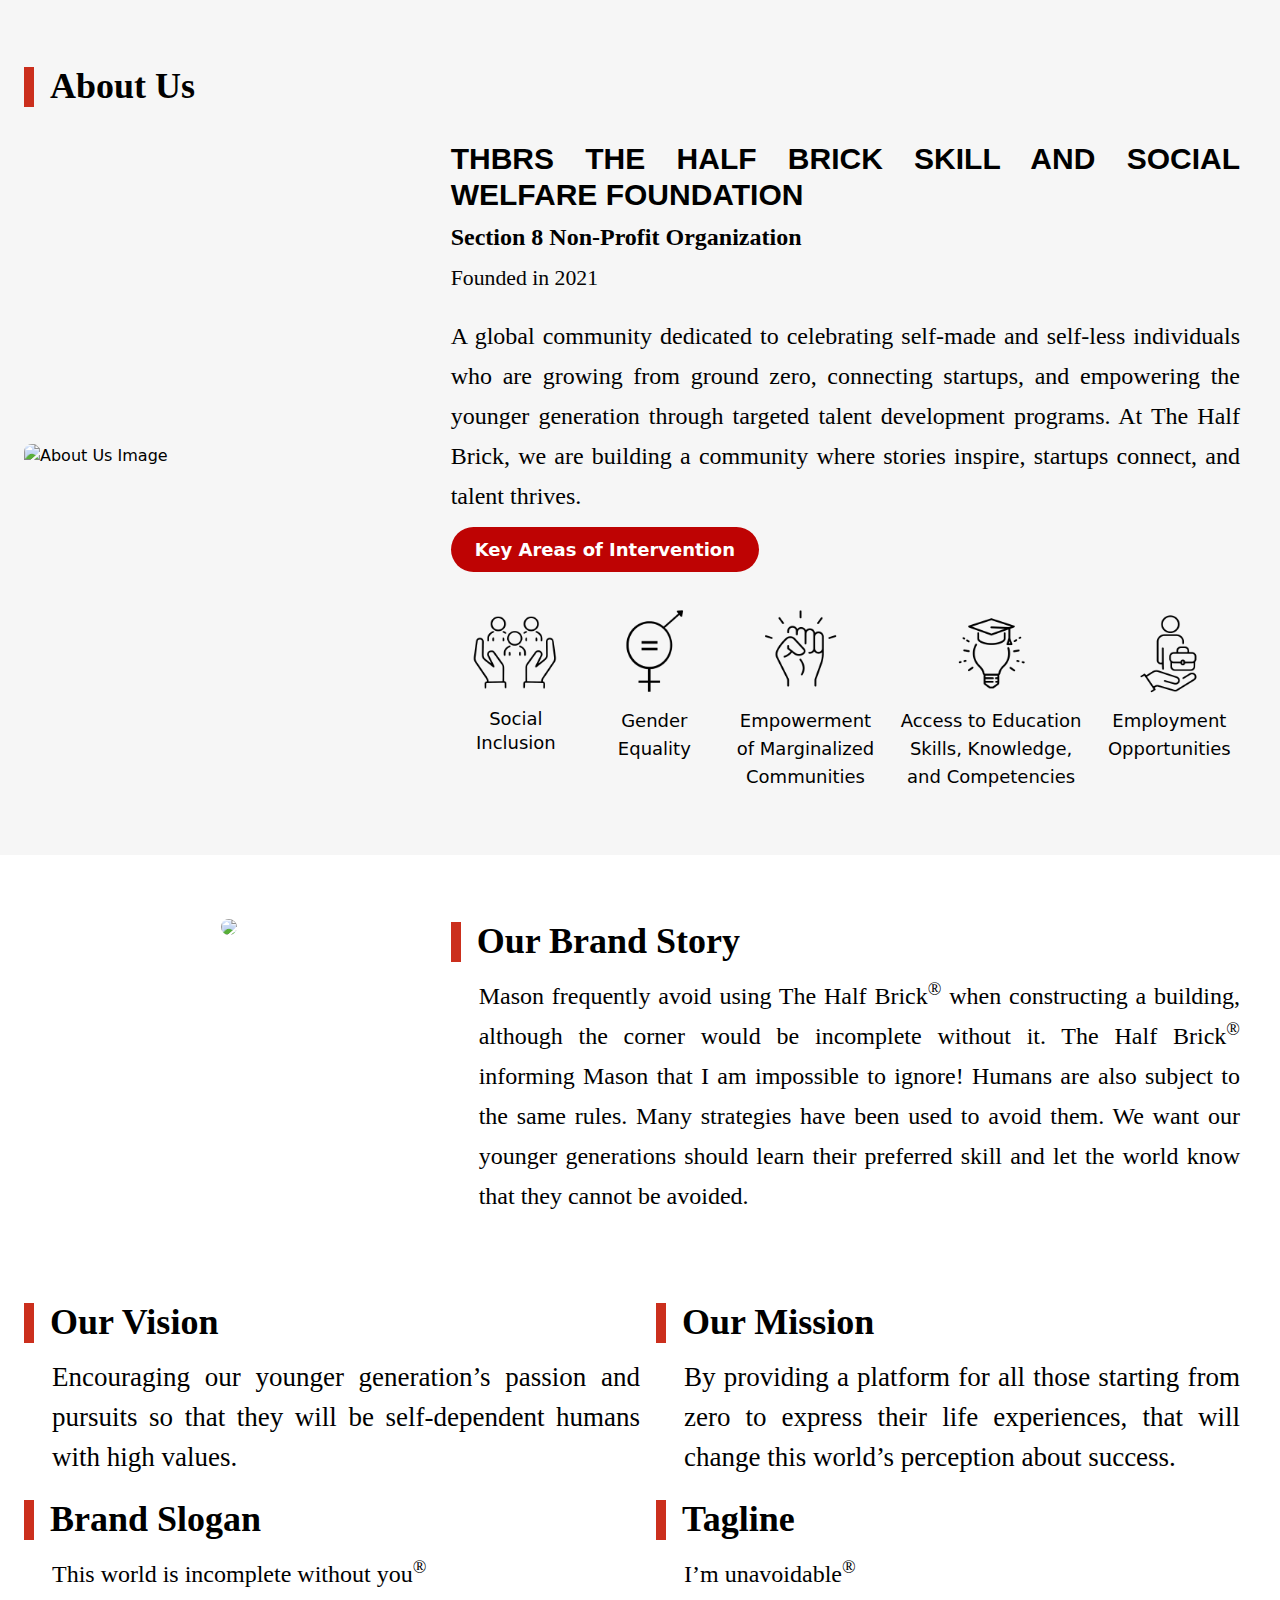
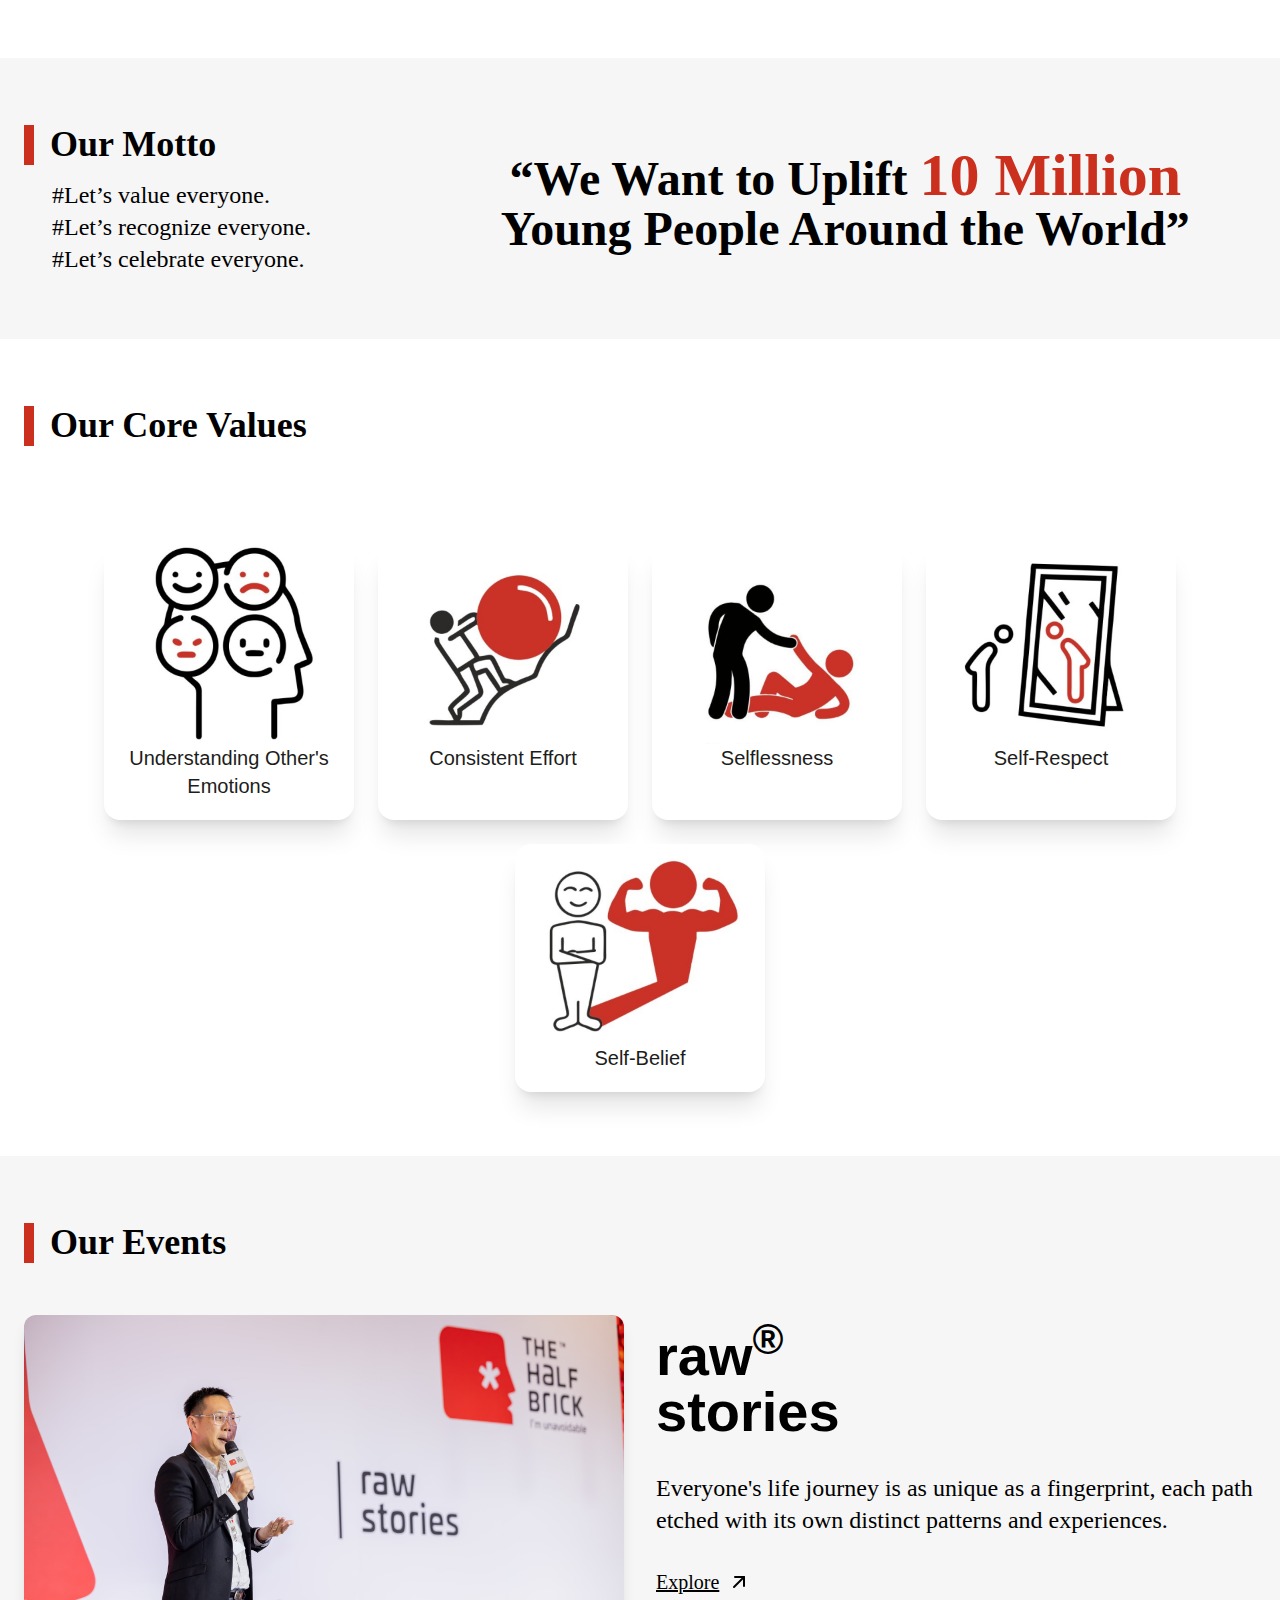
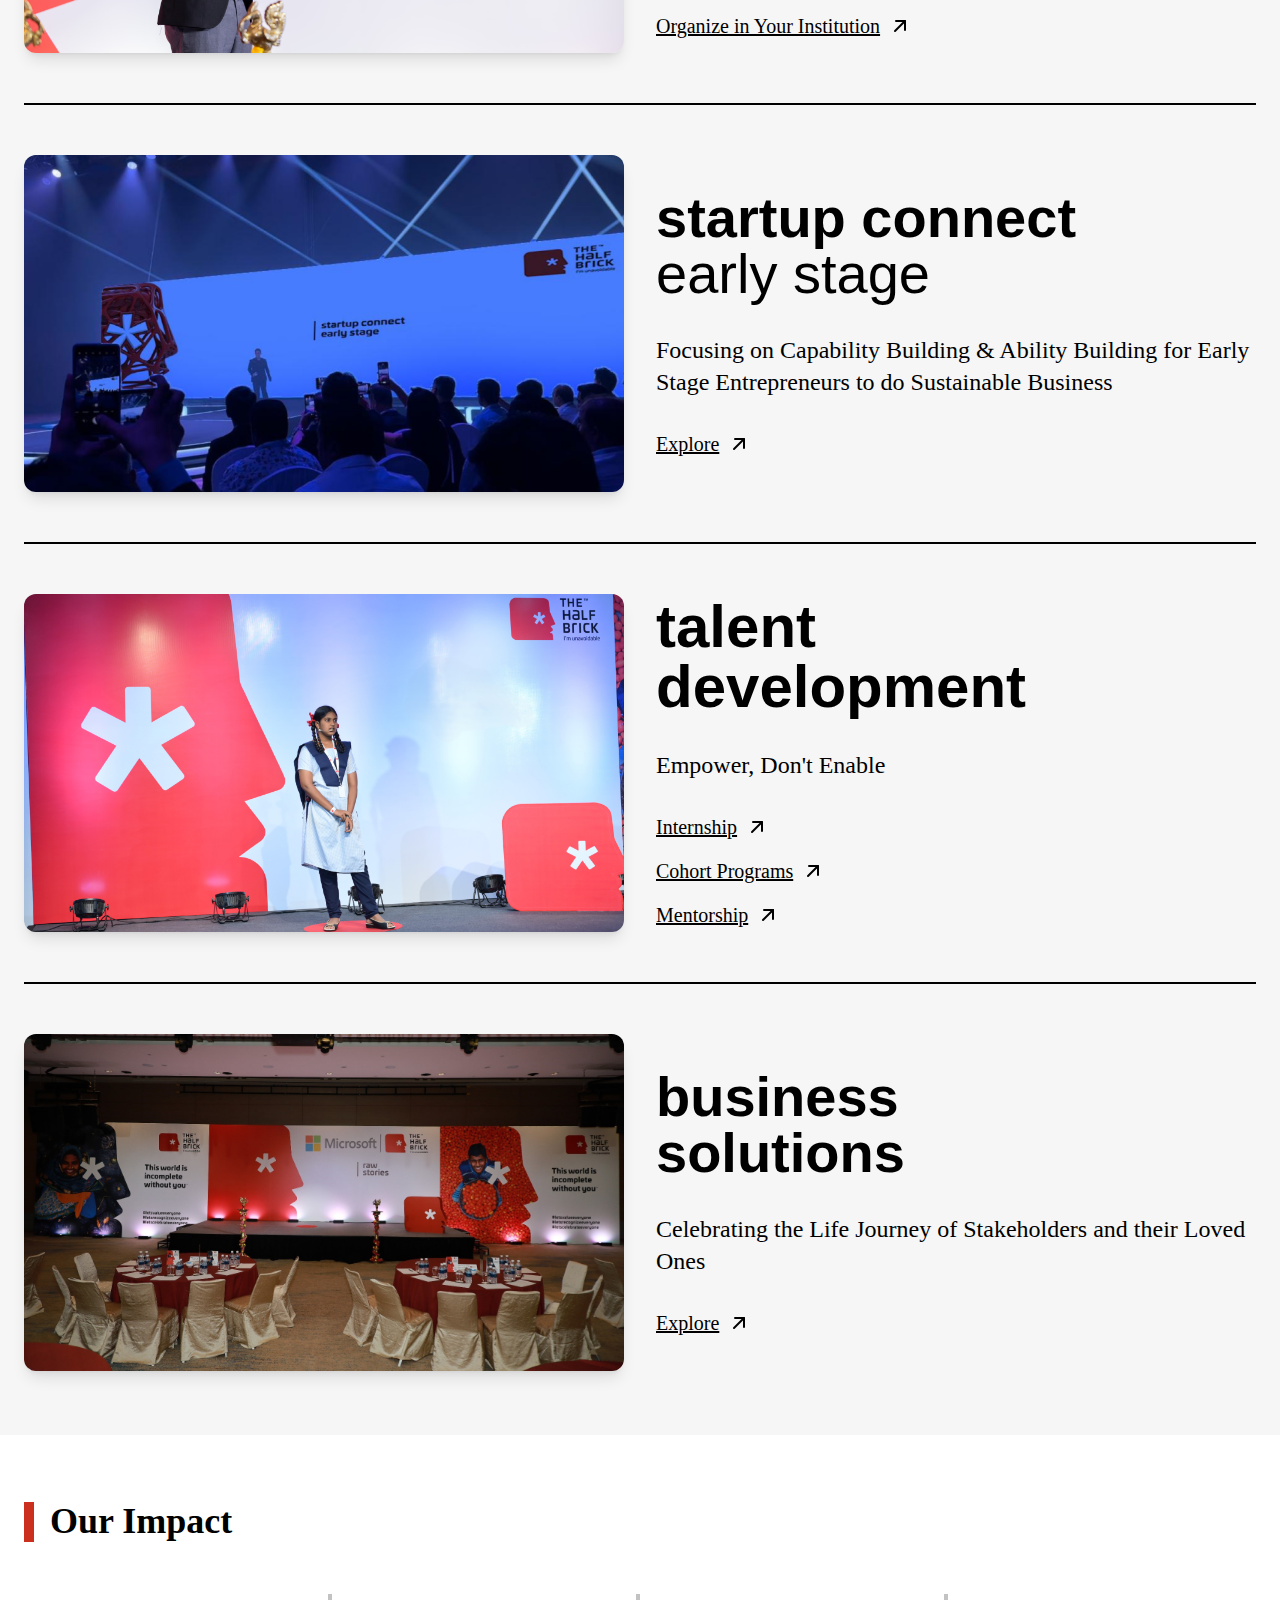
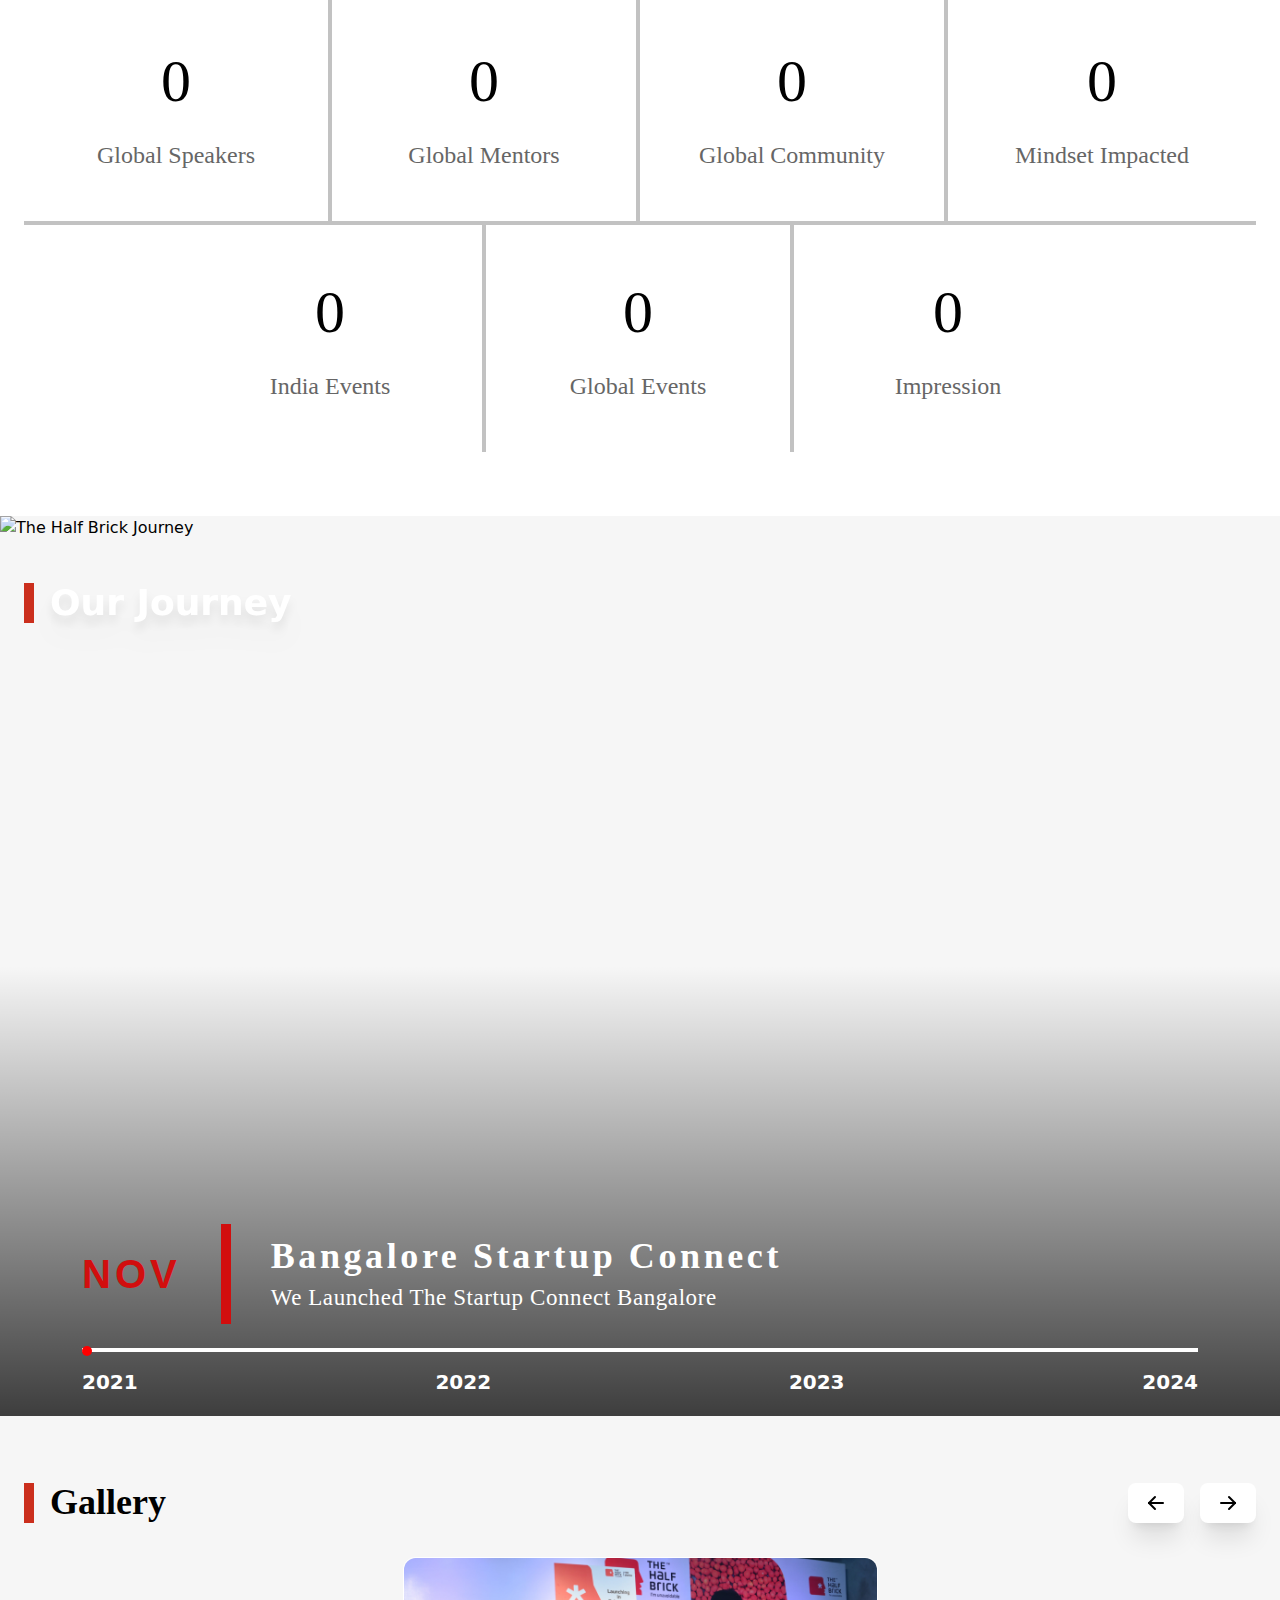
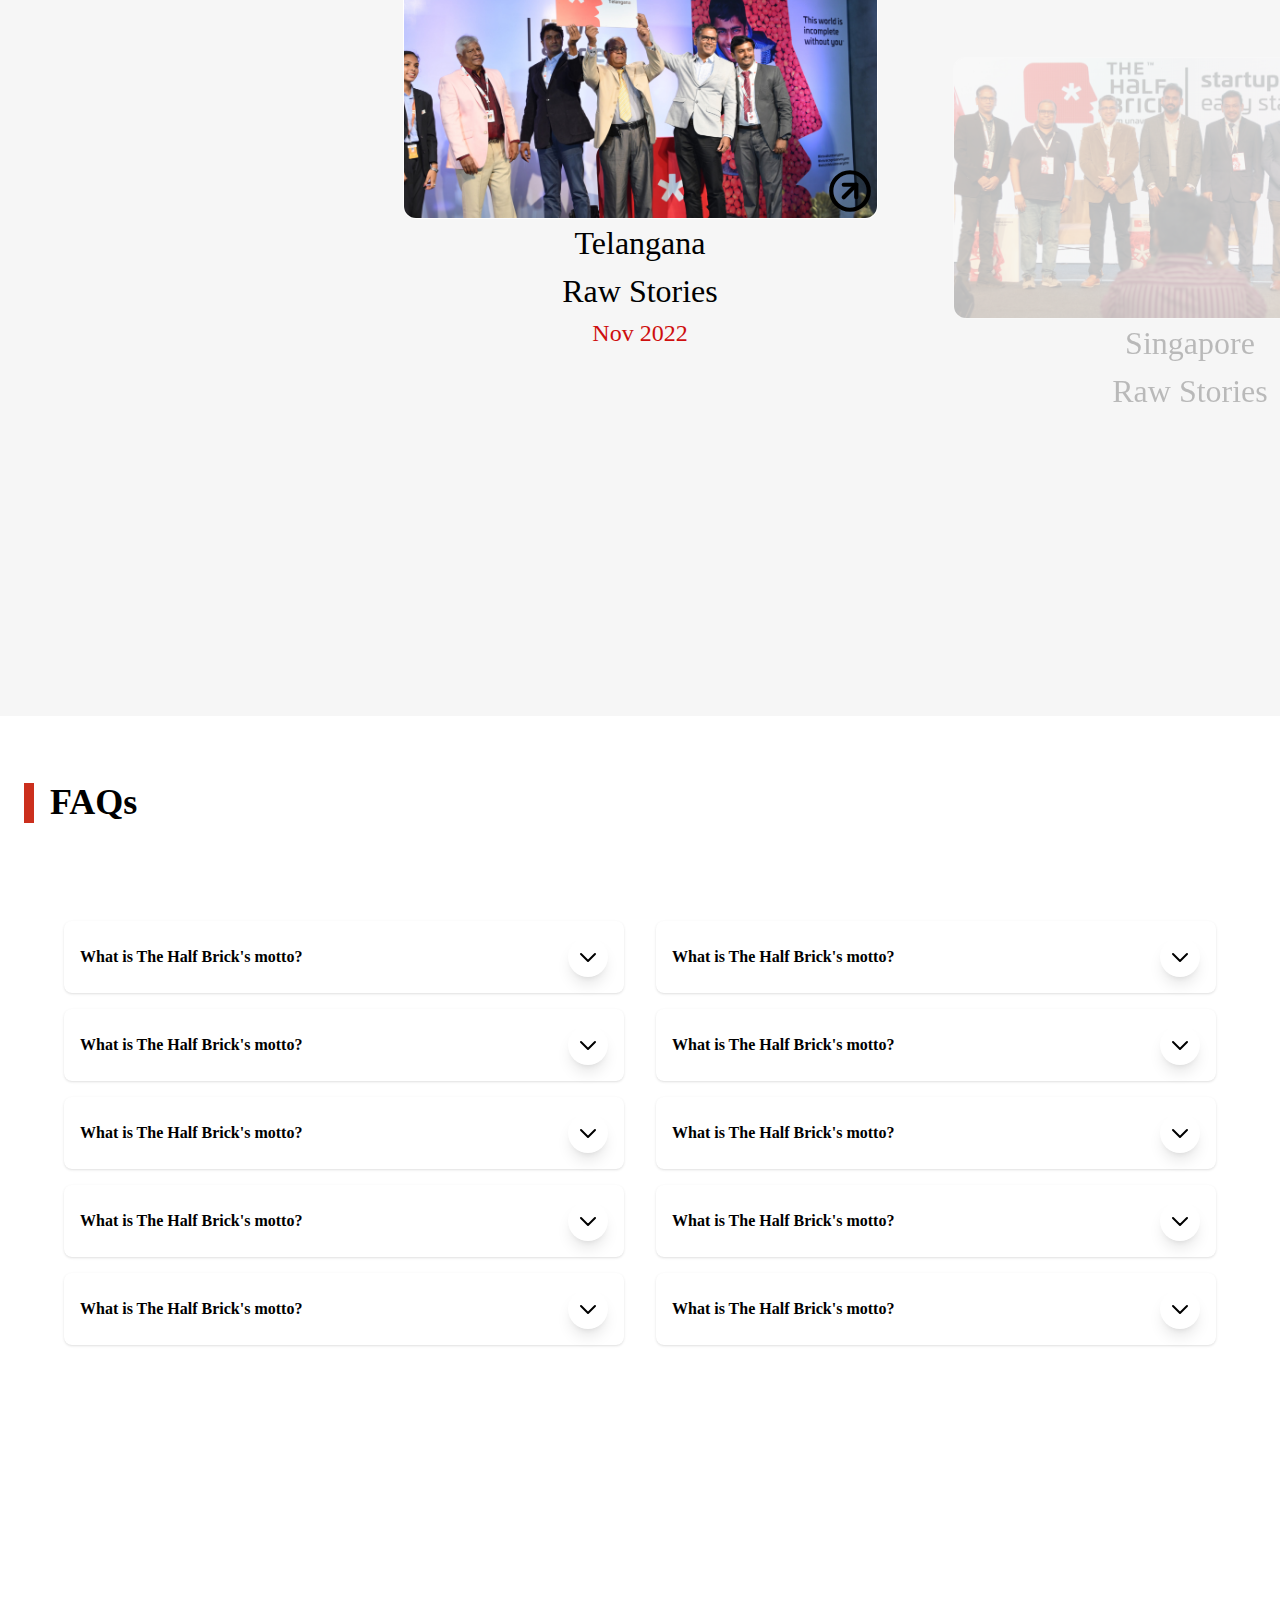
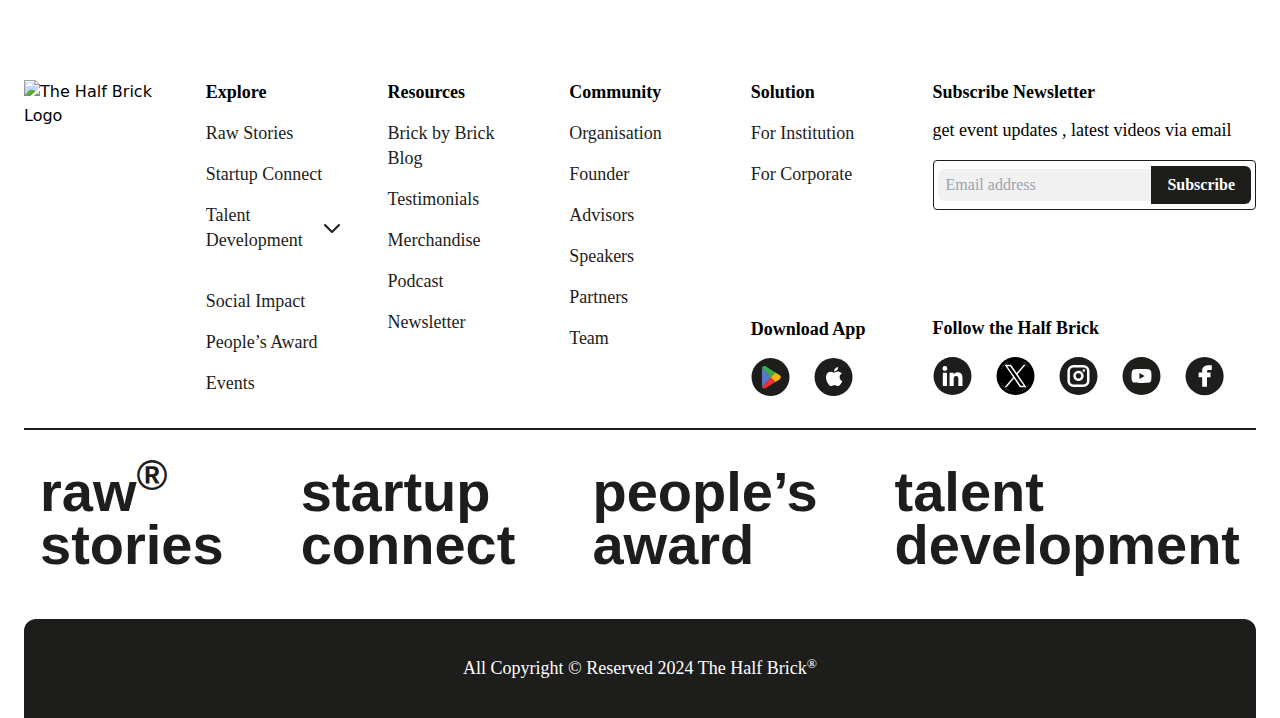
==== index.html @ dc2770df "Initial commit" ====
<!doctype html>
<html>

<head>
    <meta charset="UTF-8">
    <meta name="viewport" content="width=device-width, initial-scale=1.0">
    <link href="./output.css" rel="stylesheet">
    <link href="./style.css" rel="stylesheet">
</head>

<body class=" mx-auto bg-[#f6f6f6]">

    <!-- Main About Us section -->
    <section class="container mx-auto px-6 py-16">
        <header class="flex justify-start items-center mb-8">
            <div class="flex items-center">
                <div class="w-2.5 h-10 bg-[#cb2f1d] mr-4"></div>
                <div class="text-[#000] text-4xl font-bold leading-tight font-['Montserrat']">
                    About Us
                </div>
            </div>
        </header>
        <div class="flex flex-wrap ">
            <div class=" pb-5 w-full lg:w-1/3 flex md:items-center ">
                <div class=" text-center">
                    <img class="w-full max-w-sm h-auto rounded-lg "
                        src="https://s3-alpha-sig.figma.com/img/f023/a52b/f0b50ceb7209fa4935741cd5ce16cbb1?Expires=1724630400&Key-Pair-Id=APKAQ4GOSFWCVNEHN3O4&Signature=cGga20NNvr2lEZVzxP4mihw4Ph1I~QirfwtZdGKzcFRFq1R0ZU1gYZuBZtrNcHCsB8uVcuo~XXTz523nIW9Ga~JzGURrByf8SVk2S4xK28KcZFB2xYpvZMgtr75i5iAfv6oJuZiWQMy5p3jQntMbnqiZcLyP9rRD~bXn~w2paomXymvHSnv9t66hCaRm9nEd0ud2lyjxFKLctVj26c7YnApGZL4QqbFhm1plEK9ayEyEF1E~QrqJb4R~NB0ZBxrwv5cxHZiHKNVkDfpuQmBXscSIo3DSloJwCvu779ah49~he8dIKpBXs7CXduguKlhswYcYWiY8QJ7a8Xxcy~Ll~Q__"
                        alt="About Us Image" />

                </div>
            </div>

            <div class="px-0 lg:px-4 w-full lg:w-2/3">
                <div class="text-justify">
                    <div
                        class="text-black text-[24px] lg:text-3xl font-bold font-univia mb-2 capitalize leading-[40px]">
                        THBRS
                        THE HALF BRICK SKILL AND SOCIAL WELFARE FOUNDATION<br /></div>
                    <div class="text-black text-[24px] lg:text-2xl font-semibold font-['Montserrat'] leading-7 mb-2 ">
                        Section 8
                        Non-Profit Organization
                        <br />
                    </div>
                    <div class="text-[#040404] text-[21.75px] font-medium font-['Montserrat'] leading-relaxed">Founded
                        in 2021</div>
                </div>

                <div
                    class="w-fill text-justify text-black text-[16px] lg:text-[24px] font-medium font-['Montserrat'] leading-[40px] mt-5 mb-5 ">
                    A global community dedicated to
                    celebrating self-made and self-less individuals who are growing
                    from ground zero, connecting startups, and empowering the younger
                    generation through targeted talent development programs.
                    At The Half Brick, we are building a community where stories
                    inspire, startups connect, and talent thrives. </div>
                <div class="h-auto">
                    <span class="px-6 mt-8 py-3 bg-[#be0303] text-white rounded-full text-[18px] font-semibold">
                        Key Areas of Intervention
                    </span>
                </div>

                <div class="flex flex-wrap justify-center gap-2  md:justify-between gap-y-6 mt-8">
                    <div class="flex flex-col mx-auto items-center">
                        <img class="w-28 h-28" src="./assets/images/key/key1.png" alt="Social Inclusion" />
                        <div class="text-center text-black text-base sm:text-[18px] font-medium leading-1">
                            Social
                            <br />Inclusion
                        </div>
                    </div>
                    <div class="flex flex-col mx-auto items-center">
                        <img class="w-28 h-28" src="./assets/images/key/key2.png" alt="Gender Equality" />
                        <div class="text-center text-black text-base sm:text-[18px] font-medium leading-6 sm:leading-7">
                            Gender
                            <br />Equality
                        </div>
                    </div>
                    <div class="flex flex-col mx-auto items-center">
                        <img class="w-28 h-28" src="./assets/images/key/key3.png"
                            alt="Empowerment of Marginalized Communities" />
                        <div class="text-center text-black text-base sm:text-[18px] font-medium leading-6 sm:leading-7">
                            Empowerment
                            <br />of Marginalized
                            <br />Communities
                        </div>
                    </div>
                    <div class="flex flex-col mx-auto items-center">
                        <img class="w-28 h-28" src="./assets/images/key/key4.png" alt="Access to Education" />
                        <div class="text-center text-black text-base sm:text-[18px] font-medium leading-6 sm:leading-7">
                            Access to Education
                            <br />Skills, Knowledge,
                            <br />and Competencies
                        </div>
                    </div>
                    <div class="flex flex-col mx-auto items-center">
                        <img class="w-28 h-28" src="./assets/images/key/key5.png" alt="Employment Opportunities" />
                        <div class="text-center text-black text-base sm:text-[18px] font-medium leading-6 sm:leading-7">
                            Employment
                            <br />Opportunities
                        </div>
                    </div>
                </div>
            </div>
        </div>
    </section>

    <!-- Our Vision, Mission etc... -->
    <section class="container-fuild bg-white">
        <div class="container mx-auto px-6 py-16">
            <div class="flex flex-wrap  pb-0 lg:pb-16">
                <div class=" pb-5 w-full lg:w-1/3 flex ">
                    <div class=" mx-auto text-center">
                        <img class="w-full max-w-sm h-auto rounded-lg"
                            src="https://s3-alpha-sig.figma.com/img/e5ab/ef3e/f3888a95af4ba5cf4e203d7bb18db791?Expires=1724630400&Key-Pair-Id=APKAQ4GOSFWCVNEHN3O4&Signature=boxt~w4dAh2jb4EBmMUtZi6qPUzfWP9xcTGBaPfKKwxBHUqFayYRtqoIROyGCvJLHmbREgyWpNTqMW7aHQB0~WvS2Ukh3TrzdH80r0kriRglOqPtqjG6sb65LKO-F9wJLv~rwkQPjqwFS53jFDfPnXNz6MMex31VFaZwlrNlk4udxQi5Thp~qdHMozEKSETJK5~9LOs6TLRk1f6zefAwrwb6-ijJJA0aA53XIjYCfQG2F7TSssBaXVJI2Mj7ULyy64FQcTqQrEIpPMgdLbjZnknHflcYpr1xl0hnj59YHMfuYwHUpynL-IaE6jCeBl14dGJa038lab7yZMR6NV4DNA__" />
                    </div>
                </div>

                <div class="px-0 lg:px-4 w-full lg:w-2/3">
                    <header class="flex justify-start items-center mb-3">
                        <div class="flex items-center">
                            <div class="w-2.5 h-10 bg-[#cb2f1d] mr-4"></div>
                            <div class="text-[#000] text-4xl font-bold leading-tight font-['Montserrat']">
                                Our Brand Story
                            </div>
                        </div>
                    </header>
                    <div
                        class="ml-7 text-justify text-black text-[16px] lg:text-[24px] font-medium font-['Montserrat'] leading-[40px] ">
                        Mason frequently avoid using The Half Brick<sup>®</sup> when constructing a building, although
                        the corner would be incomplete without it. The Half Brick<sup>®</sup> informing Mason that I am
                        impossible
                        to ignore! Humans are also subject to the same rules. Many strategies have been used to avoid
                        them.
                        We want our younger generations should learn their preferred skill and let the world know that
                        they
                        cannot be avoided.</div>
                </div>
            </div>

            <div class="flex flex-wrap ">
                <div class="w-full lg:w-1/2 mt-5">
                    <header class="flex justify-start mb-3">
                        <div class="flex items-center">
                            <div class="w-2.5 h-10 bg-[#cb2f1d] mr-4"></div>
                            <div class="text-[#000] text-4xl font-bold leading-tight font-['Montserrat']">
                                Our Vision
                            </div>
                        </div>
                    </header>
                    <div
                        class="ml-7 text-justify text-black text-[16px] lg:text-[27px] font-medium font-['Montserrat'] leading-[40px]">
                        Encouraging our younger generation’s passion and pursuits so that they will be self-dependent
                        humans
                        with high values.</div>
                </div>

                <div class="px-0 lg:px-4 w-full lg:w-1/2 mt-5">
                    <header class="flex justify-start items-center mb-3">
                        <div class="flex items-center">
                            <div class="w-2.5 h-10 bg-[#cb2f1d] mr-4"></div>
                            <div class="text-[#000] text-4xl font-bold leading-tight font-['Montserrat']">
                                Our Mission
                            </div>
                        </div>
                    </header>
                    <div
                        class="ml-7  text-justify text-black text-[16px] lg:text-[27px] font-medium font-['Montserrat'] leading-[40px]">
                        By providing a platform for all those starting from zero to express their life experiences, that
                        will change this world’s perception about success.</div>

                </div>
            </div>

            <div class="flex flex-wrap ">
                <div class="w-full lg:w-1/2 mt-5">
                    <header class="flex justify-start mb-3">
                        <div class="flex items-center">
                            <div class="w-2.5 h-10 bg-[#cb2f1d] mr-4"></div>
                            <div class="text-[#000] text-4xl font-bold font-['Montserrat'] leading-tight">
                                Brand Slogan
                            </div>
                        </div>
                    </header>
                    <div
                        class="ml-7 h-full text-justify text-black text-[16px] lg:text-[24px] font-medium font-['Montserrat'] leading-[40px]">
                        This world is incomplete without you<sup>®</sup></div>

                </div>

                <div class="px-0 lg:px-4 w-full lg:w-1/2 mt-5">
                    <header class="flex justify-start items-center mb-3">
                        <div class="flex items-center">
                            <div class="w-2.5 h-10 bg-[#cb2f1d] mr-4"></div>
                            <div class="text-[#000] text-4xl font-bold leading-tight font-['Montserrat']">
                                Tagline
                            </div>
                        </div>
                    </header>
                    <div
                        class="ml-7 h-full text-justify text-black text-[16px] lg:text-[24px] font-medium font-['Montserrat'] leading-[40px]">
                        I’m unavoidable<sup>®</sup> </div>

                </div>
            </div>
        </div>
    </section>

    <section class="container mx-auto px-6 py-16">
        <div class="flex flex-wrap ">
            <div class="w-full lg:w-1/3  mb-10 lg:mb-0">
                <header class="flex justify-start items-center mb-3">
                    <div class="flex items-center">
                        <div class="w-2.5 h-10 bg-[#cb2f1d] mr-4"></div>
                        <div class="text-[#000] text-4xl font-bold leading-tight font-['Montserrat']">
                            Our Motto
                        </div>
                    </div>
                </header>
                <div
                    class="ml-7 text-black text-[16px] sm:text-xl md:text-xl lg:text-2xl font-medium font-['Montserrat'] leading-relaxed">
                    #Let’s value everyone. <br />
                    #Let’s recognize everyone.<br />
                    #Let’s celebrate everyone.
                </div>
            </div>

            <div class="px-0 lg:px-4 w-full lg:w-2/3 flex items-center">
                <div class="w-full text-center">
                    <span
                        class="text-black text-xl sm:text-2xl md:text-3xl lg:text-4xl xl:text-5xl font-bold font-['Montserrat'] leading-tight">
                        “We Want to Uplift
                    </span>
                    <span
                        class="text-[#cb2f1d] text-2xl sm:text-3xl md:text-4xl lg:text-5xl xl:text-6xl font-bold font-['Montserrat'] leading-tight">
                        10 Million
                    </span>
                    <span
                        class="text-[#cb2f1d] text-2xl sm:text-3xl md:text-4xl lg:text-5xl xl:text-6xl font-bold font-['Montserrat'] leading-tight">
                        <br />
                    </span>
                    <span
                        class="text-black text-xl sm:text-2xl md:text-3xl lg:text-4xl xl:text-5xl font-bold font-['Montserrat'] leading-tight">
                        Young People Around the World”
                    </span>
                </div>
            </div>

        </div>
    </section>

    <!-- Our Core Value -->
    <section class="container-fluid bg-white ">
        <div class="container mx-auto mx-auto px-6 py-16">
            <header class="flex justify-start items-center mb-8">
                <div class="flex items-center">
                    <div class="w-2.5 h-10 bg-[#cb2f1d] mr-4"></div>
                    <div class="text-[#000] text-4xl font-bold leading-tight font-['Montserrat']">
                        Our Core Values
                    </div>
                </div>
            </header>

            <div class="px-6 flex flex-wrap justify-center gap-6 mt-24">

                <div
                    class="relative w-full max-w-[250px]   bg-white shadow-xl rounded-2xl transition-transform duration-300 ease-in-out hover:border-2 hover:border-[#cb2f1d] hover:shadow-xl hover:shadow-[#cb2f1d]">
                    <img class="w-[200px] mx-auto h-auto rounded-2xl" src="./assets/images/core/core (1).png"
                        alt="Understanding Other's Emotions" />
                    <div
                        class=" inset-x-0 bottom-0 text-center text-[#1d1d1b] text-sm sm:text-base md:text-[18px] lg:text-xl font-medium pb-5 font-univia">
                        Understanding Other's Emotions
                    </div>
                </div>

                <div
                    class="relative w-full max-w-[250px]   bg-white shadow-xl rounded-2xl transition-transform duration-300 ease-in-out hover:border-2 hover:border-[#cb2f1d] hover:shadow-xl hover:shadow-[#cb2f1d]">
                    <img class="w-[200px] mx-auto h-auto rounded-2xl" src="./assets/images/core/core (2).png"
                        alt="Consistent Effort" />
                    <div
                        class=" bottom-0 text-center text-[#1d1d1b] text-sm sm:text-base md:text-[18px] lg:text-xl font-medium pb-5 font-univia">
                        Consistent Effort
                    </div>
                </div>

                <div
                    class="relative w-full max-w-[250px]   bg-white shadow-xl rounded-2xl transition-transform duration-300 ease-in-out hover:border-2 hover:border-[#cb2f1d] hover:shadow-xl hover:shadow-[#cb2f1d]">
                    <img class="w-[200px] mx-auto h-auto rounded-2xl" src="./assets/images/core/core (3).png"
                        alt="Selflessness" />
                    <div
                        class=" bottom-0 text-center text-[#1d1d1b] text-sm sm:text-base md:text-[18px] lg:text-xl font-medium pb-5 font-univia">
                        Selflessness
                    </div>
                </div>

                <div
                    class="relative w-full max-w-[250px]   bg-white shadow-xl rounded-2xl transition-transform duration-300 ease-in-out hover:border-2 hover:border-[#cb2f1d] hover:shadow-xl hover:shadow-[#cb2f1d]">
                    <img class="w-[200px] mx-auto h-auto rounded-2xl" src="./assets/images/core/core (4).png"
                        alt="Self-Respect" />
                    <div
                        class=" bottom-0 text-center text-[#1d1d1b] text-sm sm:text-base md:text-[18px] lg:text-xl font-medium pb-5 font-univia">
                        Self-Respect
                    </div>
                </div>

                <div
                    class="relative w-full max-w-[250px] bg-white shadow-xl rounded-2xl transition-transform duration-300 ease-in-out hover:border-2 hover:border-[#cb2f1d] hover:shadow-xl hover:shadow-[#cb2f1d]">
                    <img class="w-[200px] mx-auto h-auto rounded-2xl" src="./assets/images/core/core (5).png"
                        alt="Self-Belief" />
                    <div
                        class=" bottom-0 text-center text-[#1d1d1b] text-sm sm:text-base md:text-[18px] lg:text-xl font-medium pb-5 font-univia">
                        Self-Belief
                    </div>
                </div>

            </div>


        </div>
    </section>

    <!-- Our Events -->
    <section class="container mx-auto mx-auto px-6 py-16">
        <header class="flex justify-start items-center mb-8">
            <div class="flex items-center">
                <div class="w-2.5 h-10 bg-[#cb2f1d] mr-4"></div>
                <div class="text-[#000] text-4xl font-bold leading-tight font-['Montserrat']">
                    Our Events
                </div>
            </div>
        </header>

        <div class="flex flex-col lg:flex-row gap-8 justify-center items-start mt-[50px]">

            <div class="w-full lg:w-1/2">
                <!-- <img class="" src="https://via.placeholder.com/900x500" alt="Placeholder Image" /> -->
                <div class="carousel rounded-xl  mx-auto max-w-3xl shadow-lg">
                    <div class="carousel-images ">
                        <img class="" src="./assets/images/raw stories/speaker-1.jpeg" alt="Image 1">
                        <img src="./assets/images/startupconnect/pic-2.jpeg" alt="Image 2">
                        <img src="./assets/images/raw stories/speaker-1.jpeg" alt="Image 3">
                    </div>
                </div>
            </div>

            <div class="w-full lg:w-1/2 flex flex-col justify-start items-start my-auto gap-8">
                <div
                    class="text-black text-3xl sm:text-4xl md:text-5xl lg:text-[56px] font-bold font-univia leading-tight">
                    raw<sup>®</sup><br />stories
                </div>

                <div
                    class="text-black text-base sm:text-[18px] md:text-xl lg:text-2xl font-medium font-['Montserrat'] leading-relaxed">
                    Everyone's life journey is as unique as a fingerprint, each path etched with its own distinct
                    patterns and experiences.
                </div>

                <div class="flex flex-col gap-4">
                    <div class="flex items-center gap-2">
                        <a href="#"
                            class="text-black text-sm sm:text-[18px] md:text-xl font-medium font-['Montserrat'] underline">
                            Explore
                        </a>
                        <div class="w-6 h-6"><svg xmlns="http://www.w3.org/2000/svg" width="24" height="24"
                                viewBox="0 0 24 24" fill="none" stroke="currentColor" stroke-width="2"
                                stroke-linecap="round" stroke-linejoin="round"
                                class="icon icon-tabler icons-tabler-outline icon-tabler-arrow-up-right">
                                <path stroke="none" d="M0 0h24v24H0z" fill="none" />
                                <path d="M17 7l-10 10" />
                                <path d="M8 7l9 0l0 9" />
                            </svg></div>
                    </div>
                    <div class="flex items-center gap-2">
                        <a href="#"
                            class="text-black text-sm sm:text-[18px] md:text-xl font-medium font-['Montserrat'] underline">
                            Organize in Your Institution
                        </a>
                        <div class="w-6 h-6 "><svg xmlns="http://www.w3.org/2000/svg" width="24" height="24"
                                viewBox="0 0 24 24" fill="none" stroke="currentColor" stroke-width="2"
                                stroke-linecap="round" stroke-linejoin="round"
                                class="icon icon-tabler icons-tabler-outline icon-tabler-arrow-up-right">
                                <path stroke="none" d="M0 0h24v24H0z" fill="none" />
                                <path d="M17 7l-10 10" />
                                <path d="M8 7l9 0l0 9" />
                            </svg></div>
                    </div>
                </div>
            </div>
        </div>

        <div class="w-full my-[50px] h-[0px] border border-black"></div>

        <div class="flex flex-col lg:flex-row gap-8 justify-center items-start mt-[50px]">

            <div class="w-full lg:w-1/2">
                <!-- <img class="w-full h-auto rounded-lg border-8" src="https://via.placeholder.com/900x500" alt="Placeholder Image" /> -->
                <div class="carousel rounded-xl  max-w-3xl shadow-lg">
                    <div class="carousel-images">
                        <img src="./assets/images/startupconnect/pic-1.png" alt="Image 1" class=">
                        <img src=" ./assets/images/startupconnect/pic-1.jpeg" alt="Image 2">
                        <img src="./assets/images/startupconnect/pic-2.jpeg" alt="Image 3">
                        <img src="./assets/images/startupconnect/pic.jpeg" alt="Image 4">
                    </div>
                </div>
            </div>

            <div class="w-full lg:w-1/2 flex flex-col justify-start my-auto items-start gap-8">
                <div
                    class="text-black text-3xl sm:text-4xl md:text-5xl lg:text-[56px] font-bold font-univia leading-tight">
                    <span class="">startup connect<br /></span>
                    <span class="font-normal">early stage</span>
                </div>

                <div
                    class="text-black text-base sm:text-[18px] md:text-xl lg:text-2xl font-medium font-['Montserrat'] leading-relaxed">
                    Focusing on Capability Building & Ability Building for Early Stage Entrepreneurs to do Sustainable
                    Business
                </div>

                <div class="flex flex-col gap-4">
                    <div class="flex items-center gap-2">
                        <a href="#"
                            class="text-black text-sm sm:text-[18px] md:text-xl font-medium font-['Montserrat'] underline">
                            Explore
                        </a>
                        <div class="w-6 h-6"><svg xmlns="http://www.w3.org/2000/svg" width="24" height="24"
                                viewBox="0 0 24 24" fill="none" stroke="currentColor" stroke-width="2"
                                stroke-linecap="round" stroke-linejoin="round"
                                class="icon icon-tabler icons-tabler-outline icon-tabler-arrow-up-right">
                                <path stroke="none" d="M0 0h24v24H0z" fill="none" />
                                <path d="M17 7l-10 10" />
                                <path d="M8 7l9 0l0 9" />
                            </svg></div>
                    </div>

                </div>
            </div>
        </div>

        <div class="w-full my-[50px] h-[0px] border border-black"></div>

        <div class="flex flex-col lg:flex-row gap-8 justify-center items-start mt-[50px]">

            <div class="w-full lg:w-1/2">
                <img class="w-full rounded-xl  max-w-3xl shadow-lg" src="./assets/images/TD/Pic-2.jpeg"
                    alt="Placeholder Image" />
            </div>

            <div class="w-full lg:w-1/2 flex flex-col justify-start items-start my-auto gap-8">
                <div
                    class="text-black text-3xl sm:text-4xl md:text-5xl lg:text-6xl font-bold font-univia leading-tight">
                    talent<br />development
                </div>

                <div
                    class="text-black text-base sm:text-[18px] md:text-xl lg:text-2xl font-medium font-['Montserrat'] leading-relaxed">
                    Empower, Don't Enable
                </div>

                <div class="flex flex-col gap-4">
                    <div class="flex items-center gap-2">
                        <a href="#"
                            class="text-black text-sm sm:text-[18px] md:text-xl font-medium font-['Montserrat'] underline">
                            Internship
                        </a>
                        <div class="w-6 h-6"><svg xmlns="http://www.w3.org/2000/svg" width="24" height="24"
                                viewBox="0 0 24 24" fill="none" stroke="currentColor" stroke-width="2"
                                stroke-linecap="round" stroke-linejoin="round"
                                class="icon icon-tabler icons-tabler-outline icon-tabler-arrow-up-right">
                                <path stroke="none" d="M0 0h24v24H0z" fill="none" />
                                <path d="M17 7l-10 10" />
                                <path d="M8 7l9 0l0 9" />
                            </svg></div>
                    </div>
                    <div class="flex items-center gap-2">
                        <a href="#"
                            class="text-black text-sm sm:text-[18px] md:text-xl font-medium font-['Montserrat'] underline">
                            Cohort Programs
                        </a>
                        <div class="w-6 h-6"><svg xmlns="http://www.w3.org/2000/svg" width="24" height="24"
                                viewBox="0 0 24 24" fill="none" stroke="currentColor" stroke-width="2"
                                stroke-linecap="round" stroke-linejoin="round"
                                class="icon icon-tabler icons-tabler-outline icon-tabler-arrow-up-right">
                                <path stroke="none" d="M0 0h24v24H0z" fill="none" />
                                <path d="M17 7l-10 10" />
                                <path d="M8 7l9 0l0 9" />
                            </svg></div>
                    </div>
                    <div class="flex items-center gap-2">
                        <a href="#"
                            class="text-black text-sm sm:text-[18px] md:text-xl font-medium font-['Montserrat'] underline">
                            Mentorship
                        </a>
                        <div class="w-6 h-6"><svg xmlns="http://www.w3.org/2000/svg" width="24" height="24"
                                viewBox="0 0 24 24" fill="none" stroke="currentColor" stroke-width="2"
                                stroke-linecap="round" stroke-linejoin="round"
                                class="icon icon-tabler icons-tabler-outline icon-tabler-arrow-up-right">
                                <path stroke="none" d="M0 0h24v24H0z" fill="none" />
                                <path d="M17 7l-10 10" />
                                <path d="M8 7l9 0l0 9" />
                            </svg></div>
                    </div>
                </div>
            </div>
        </div>

        <div class="w-full my-[50px] h-[0px] border border-black"></div>


        <div class="flex flex-col lg:flex-row gap-8 justify-center items-start mt-[50px]">

            <div class="w-full lg:w-1/2 ">
                <img class="w-full rounded-xl max-w-3xl shadow-lg " src="./assets/images/bs/Pic-1.jpeg"
                    alt="Placeholder Image" />
            </div>

            <div class="w-full lg:w-1/2 flex flex-col justify-start items-start my-auto gap-8">
                <div
                    class="text-black text-3xl sm:text-4xl md:text-5xl lg:text-[56px] font-bold font-univia leading-tight">
                    business<br />solutions
                </div>

                <div
                    class="text-black text-base sm:text-[18px] md:text-xl lg:text-2xl font-medium font-['Montserrat'] leading-relaxed">
                    Celebrating the Life Journey of Stakeholders and their Loved Ones
                </div>

                <div class="flex flex-col gap-4">
                    <div class="flex items-center gap-2">
                        <a href="#"
                            class="text-black text-sm sm:text-[18px] md:text-xl font-medium font-['Montserrat'] underline">
                            Explore
                        </a>
                        <div class="w-6 h-6"><svg xmlns="http://www.w3.org/2000/svg" width="24" height="24"
                                viewBox="0 0 24 24" fill="none" stroke="currentColor" stroke-width="2"
                                stroke-linecap="round" stroke-linejoin="round"
                                class="icon icon-tabler icons-tabler-outline icon-tabler-arrow-up-right">
                                <path stroke="none" d="M0 0h24v24H0z" fill="none" />
                                <path d="M17 7l-10 10" />
                                <path d="M8 7l9 0l0 9" />
                            </svg></div>
                    </div>
                </div>
            </div>
        </div>

        <!-- <div class="w-full mt-[50px] h-[0px] border border-black"></div> -->


    </section>

    <!-- Our Impact -->
    <section class="bg-white py-16">
        <div class="container mx-auto px-6">
            <header class="mb-8">
                <div class="flex items-center">
                    <div class="w-2.5 h-10 bg-[#cb2f1d] mr-4"></div>
                    <h1 class="text-[#000] text-4xl font-bold leading-tight font-['Montserrat']">
                        Our Impact
                    </h1>
                </div>
            </header>

            <div class="flex flex-wrap gap-0 justify-center mt-[50px] max-w-[1350px] mx-auto">

                <div
                    class="w-full lg:w-1/4 py-[20px] lg:py-[50px] lg:border-t-0 lg:border-r-4 lg:border-b-4 lg:border-[#6666]">
                    <div
                        class="flex flex-col items-center text-[#666666] text-[18px] md:text-xl lg:text-2xl font-medium font-['Montserrat'] capitalize leading-7 ">
                        <div class="counter-wrapper mb-5 relative flex justify-center items-center mx-auto"
                            data-counter="10,20,30,40,50,60,70,80,90,100,200,300">
                            <div
                                class="text-center text-black counter-text font-medium hover:text-[#cb2f1d] font-['Montserrat'] text-6xl leading-tight">
                                0</div>
                        </div>
                        Global Speakers
                    </div>
                </div>

                <div
                    class="w-full lg:w-1/4 py-[20px] lg:py-[50px] lg:border-t-0 lg:border-r-4 lg:border-b-4 lg:border-[#6666]">
                    <div
                        class="flex flex-col items-center text-[#666666] text-[18px] md:text-xl lg:text-2xl font-medium font-['Montserrat'] capitalize leading-7">
                        <div class="counter-wrapper mb-5 relative flex justify-center items-center mx-auto"
                            data-counter="10,20,30,40,50,60,70,80,90,100,150,200">
                            <div
                                class="text-center text-black counter-text font-medium hover:text-[#cb2f1d] font-['Montserrat'] text-6xl leading-tight">
                                0</div>
                        </div>
                        Global Mentors
                    </div>
                </div>

                <div
                    class="w-full lg:w-1/4 py-[20px] lg:py-[50px] lg:border-t-0 lg:border-r-4 lg:border-b-4 lg:border-[#6666]">
                    <div
                        class="flex flex-col items-center text-[#666666] text-[18px] md:text-xl lg:text-2xl font-medium font-['Montserrat'] capitalize leading-7">
                        <div class="counter-wrapper mb-5 relative flex justify-center items-center mx-auto"
                            data-counter="10,100,200,300,400,500,1000,2000,5000,6000,7000,8000,9000,10000">
                            <div
                                class="text-center text-black counter-text font-medium hover:text-[#cb2f1d] font-['Montserrat'] text-6xl leading-tight">
                                0</div>
                        </div>
                        Global Community
                    </div>
                </div>

                <div class="w-full lg:w-1/4 py-[20px] lg:py-[50px] lg:border-t-0  lg:border-b-4 lg:border-[#6666]">
                    <div
                        class="flex flex-col items-center text-[#666666] text-[18px] md:text-xl lg:text-2xl font-medium font-['Montserrat'] capitalize leading-7">
                        <div class="counter-wrapper mb-5 relative flex justify-center items-center mx-auto"
                            data-counter="10,20,30,40,50,60,70,80,90,100,200,300,400,500,1000,2000,5000">
                            <div
                                class="text-center text-black counter-text font-medium hover:text-[#cb2f1d] font-['Montserrat'] text-6xl leading-tight">
                                0</div>
                        </div>
                        Mindset Impacted
                    </div>
                </div>

                <div class="w-full lg:w-1/4 py-[20px] lg:py-[50px] lg:border-t-0 lg:border-r-4  lg:border-[#6666]">
                    <div
                        class="flex flex-col items-center text-[#666666] text-[18px] md:text-xl lg:text-2xl font-medium font-['Montserrat'] capitalize leading-7">
                        <div class="counter-wrapper mb-5 relative flex justify-center items-center mx-auto"
                            data-counter="0,1,2,3,4,5,6,7,8">
                            <div
                                class="text-center text-black counter-text font-medium hover:text-[#cb2f1d] font-['Montserrat'] text-6xl leading-tight">
                                0</div>
                        </div>
                        India Events
                    </div>
                </div>

                <div class="w-full lg:w-1/4 py-[20px] lg:py-[50px] lg:border-t-0 lg:border-r-4  lg:border-[#6666]">
                    <div
                        class="flex flex-col items-center text-[#666666] text-[18px] md:text-xl lg:text-2xl font-medium font-['Montserrat'] capitalize leading-7">
                        <div class="counter-wrapper mb-5 relative flex justify-center items-center mx-auto"
                            data-counter="0,1,2">
                            <div
                                class="text-center text-black counter-text font-medium hover:text-[#cb2f1d] font-['Montserrat'] text-6xl leading-tight">
                                0</div>
                        </div>
                        Global Events
                    </div>
                </div>

                <div class="w-full lg:w-1/4 py-[20px] lg:py-[50px] lg:border-t-0  lg:border-[#6666]">
                    <div
                        class="flex flex-col items-center text-[#666666] text-[18px] md:text-xl lg:text-2xl font-medium font-['Montserrat'] capitalize leading-7">
                        <div class="counter-wrapper mb-5 relative flex justify-center items-center mx-auto"
                            data-counter="0M,1M,2M,3M,4M,5M">
                            <div
                                class="text-center text-black counter-text font-medium hover:text-[#cb2f1d] font-['Montserrat'] text-6xl leading-tight">
                                0</div>
                        </div>
                        Impression
                    </div>
                </div>

            </div>





        </div>
    </section>

    <!-- Our Journey -->
    <section class="container-fluid responsive-section">
        <div class="w-full">
            <div class="relative h-[100vh] flex items-center overflow-hidden ">
                <header class="absolute container px-6 pt-16 top-0 mb-8 z-20">
                    <div class="flex items-center">
                        <div class="w-2.5 h-10 bg-[#cb2f1d] mr-4"></div>
                        <h1 class="text-[#fff] text-4xl font-bold leading-tight drop-shadow-xl">
                            Our Journey
                        </h1>
                    </div>
                </header>
                <img id="journey-image" class=" h-full w-full object-cover transition-all duration-700 ease-in-out"
                    src="https://s3-alpha-sig.figma.com/img/5c8c/33ef/1afbf20a5bf970de4b0a8df919169998?Expires=1724630400&Key-Pair-Id=APKAQ4GOSFWCVNEHN3O4&Signature=WlEEWAkEqMVX2WRnF~nS4KeiaOqEcuPOrIDzvXRx8vHZ7Ps7cc6Q-uf-moaU7wkSwITzqloK0X4j~JQu-QaS7WROheggg8y8NtrkweNKau1MHJQd9gucgU6HV~pNdnwncMeCCe6LRComZVQIu6biq76OmuWuOQ2m1xzxLjRSpcYsfS5INHbdFNRzqGl6IqByNQ9oiofj5Ea68syPs2NuyM~B0-p51ngzTLRozZmz67c9p4kH~XkFCAuqIDq5O7IkoEVD3fRYsEx10EQAXcbVJUzKuBJMgSZxlcGI~~uA-BCtgft8HXDfLP7rHIodjcWvsxfjcnLlEm9FY4jA5mvWOw__"
                    alt="The Half Brick Journey">

                <div
                    class="absolute w-full inset-0 bg-gradient-to-t from-black via-transparent to-transparent opacity-75 z-10">
                </div>

                <div
                    class="absolute w-full bottom-0 left-0 right-0 p-6 md:p-10 lg:p-16 text-white z-20 journey-content">

                    <div class="flex flex-col items-center mb-6">
                        <div
                            class="mx-auto w-full md:w-[90%] max-w-[1920px] h-auto flex flex-col md:flex-row items-center p-4 md:p-0 journey-body">
                            <!-- Month Section -->
                            <div
                                class="flex flex-col items-center md:items-end w-full md:w-auto text-[#d20e0e] text-[10vw] md:text-[40px] font-bold font-univia uppercase leading-none tracking-widest journey-month">
                                nov
                            </div>


                            <!-- Vertical Line -->
                            <div class="flex flex-col md:h-[100px] items-start md:items-start">
                                <div class="w-[10px] md:h-full bg-[#d20e0e] mx-10"></div>
                            </div>

                            <!-- Title and Description Section -->
                            <div class="flex flex-col items-center md:items-start mt-4 md:mt-0">
                                <div
                                    class="text-white text-[6vw] md:text-4xl font-semibold font-['Montserrat'] capitalize leading-tight tracking-widest journey-title">
                                    Bangalore Startup Connect
                                </div>
                                <div
                                    class="text-white text-[4vw] md:text-[23px] font-normal font-['Montserrat'] capitalize leading-tight tracking-wide mt-2 journey-description">
                                    We launched the Startup Connect Bangalore
                                </div>
                            </div>
                        </div>
                    </div>

                    <div
                        class="relative mx-auto w-full md:w-[90%] max-w-[1720px] flex justify-between items-center border-t-4 border-white pt-4 lg:pb-0">
                        <div id="dot"
                            class="dot bg-[#d20e0e] w-[12px] h-[12px] md:w-[18px] md:h-[18px] rounded-full absolute transition-transform duration-500 ease-in-out"
                            style="transform: translateX(0%);"></div>

                        <button data-year="2021"
                            class="year-button text-[18px] md:text-xl font-bold focus:outline-none z-30">2021</button>
                        <button data-year="2022"
                            class="year-button text-[18px] md:text-xl font-bold focus:outline-none z-30">2022</button>
                        <button data-year="2023"
                            class="year-button text-[18px] md:text-xl font-bold focus:outline-none z-30">2023</button>
                        <button data-year="2024"
                            class="year-button text-[18px] md:text-xl font-bold focus:outline-none z-30">2024</button>
                    </div>
                </div>
            </div>
        </div>
    </section>

    <!-- Gallery -->
    <section class="bg-[#f6f6f6] container-fluid py-16 overflow-hidden min-h-screen">

        <div class="container mx-auto px-6">
            <header class="mb-8">
                <div class="flex flex-col sm:flex-row sm:items-center justify-between">
                    <div class="w-full sm:w-1/2 flex items-center mb-4 sm:mb-0">
                        <div class="w-2.5 h-10 bg-[#cb2f1d] mr-4"></div>
                        <h1 class="text-[#000] text-4xl font-bold leading-tight font-['Montserrat']">
                            Gallery
                        </h1>
                    </div>
                    <div class="flex items-center justify-center mt-5 md:mt-0 md:justify-end space-x-4">
                        <button
                            class="gallery-button w-14 h-10 bg-white shadow-xl rounded-lg hover:text-[#cb2f1d] flex items-center justify-center focus:opacity-100">
                            <svg xmlns="http://www.w3.org/2000/svg" width="24" height="24" viewBox="0 0 24 24"
                                fill="none" stroke="currentColor" stroke-width="2" stroke-linecap="round"
                                stroke-linejoin="round"
                                class="icon icon-tabler icons-tabler-outline icon-tabler-arrow-left">
                                <path stroke="none" d="M0 0h24v24H0z" fill="none" />
                                <path d="M5 12l14 0" />
                                <path d="M5 12l6 6" />
                                <path d="M5 12l6 -6" />
                            </svg>
                        </button>
                        <button
                            class="gallery-button w-14 h-10 bg-white shadow-xl rounded-lg hover:text-[#cb2f1d] flex items-center justify-center focus:opacity-100">
                            <svg xmlns="http://www.w3.org/2000/svg" width="24" height="24" viewBox="0 0 24 24"
                                fill="none" stroke="currentColor" stroke-width="2" stroke-linecap="round"
                                stroke-linejoin="round"
                                class="icon icon-tabler icons-tabler-outline icon-tabler-arrow-right">
                                <path stroke="none" d="M0 0h24v24H0z" fill="none" />
                                <path d="M5 12l14 0" />
                                <path d="M13 18l6 -6" />
                                <path d="M13 6l6 6" />
                            </svg>
                        </button>
                    </div>
                </div>
            </header>
        </div>

        <div class="container flex items-center bg-[#f6f6f6] ">
            <div class="justify-start items-start gap-[50px] inline-flex " id="gallery-carousel">

                <div
                    class="flex-col justify-start items-center inline-flex gallery-carousel-items w-full lg:h-[515px] ">

                    <div
                        class="w-[95vw] md:w-[500px] max-w-[80%] sm:max-w-[95%] relative rounded-xl border border-white">
                        <div class="w-full h-0 pb-[56.25%] md:pb-[55%] relative">
                            <img class="w-full h-full absolute rounded-xl object-cover"
                                src="./assets/images/gallery-scroll/pic-1.jpeg" />
                            <div class="absolute bg-red w-[80px] h-[80px] justify-center items-center inline-flex">
                                <div
                                    class="w-[60px] h-[60px] p-[5px] origin-top-left -rotate-45 justify-center items-center inline-flex">
                                </div>
                            </div>
                        </div>
                        <div
                            class="gallery-carousel-body-content w-[50px] h-[50px] right-[2px] bottom-[2px] absolute justify-center items-center inline-flex">
                            <a href="#" class="hover:text-[#ce0f0f]">
                                <svg xmlns="http://www.w3.org/2000/svg" width="50" height="50" viewBox="0 0 24 24"
                                    fill="none" stroke="currentColor" stroke-width="2" stroke-linecap="round"
                                    stroke-linejoin="round"
                                    class="icon icon-tabler icons-tabler-outline icon-tabler-circle-arrow-up-right">
                                    <path stroke="none" d="M0 0h24v24H0z" fill="none" />
                                    <path d="M3 12a9 9 0 1 0 18 0a9 9 0 0 0 -18 0" />
                                    <path d="M15 9l-6 6" />
                                    <path d="M15 15v-6h-6" />
                                </svg>
                            </a>
                        </div>
                    </div>

                    <div class="text-center text-black text-[28px] sm:text-[32px] font-medium font-['Montserrat']">
                        Telangana<br>Raw
                        Stories</div>
                    <div
                        class="text-center text-[#ce0f0f] text-[20px] sm:text-[24px] font-medium font-['Montserrat'] gallery-carousel-body-content min-h-[150px] ">
                        Nov 2022</div>
                </div>

                <div
                    class="flex-col justify-start items-center  inline-flex gallery-carousel-items w-full lg:h-[515px]">
                    <div
                        class="w-[95vw] md:w-[500px] max-w-[80%] sm:max-w-[95%] relative rounded-xl border border-white">
                        <div class="w-full h-0 pb-[56.25%] md:pb-[55%] relative">
                            <img class="w-full h-full absolute rounded-xl object-cover"
                                src="./assets/images/startupconnect/pic.jpeg" />
                            <div class="absolute bg-red w-[80px] h-[80px] justify-center items-center inline-flex">
                                <div
                                    class="w-[60px] h-[60px] p-[5px] origin-top-left -rotate-45 justify-center items-center inline-flex">
                                </div>
                            </div>
                        </div>
                        <div
                            class="gallery-carousel-body-content w-[50px] h-[50px] right-[2px] bottom-[2px] absolute justify-center items-center inline-flex">
                            <a href="#" class="hover:text-[#ce0f0f]">
                                <svg xmlns="http://www.w3.org/2000/svg" width="50" height="50" viewBox="0 0 24 24"
                                    fill="none" stroke="currentColor" stroke-width="2" stroke-linecap="round"
                                    stroke-linejoin="round"
                                    class="icon icon-tabler icons-tabler-outline icon-tabler-circle-arrow-up-right">
                                    <path stroke="none" d="M0 0h24v24H0z" fill="none" />
                                    <path d="M3 12a9 9 0 1 0 18 0a9 9 0 0 0 -18 0" />
                                    <path d="M15 9l-6 6" />
                                    <path d="M15 15v-6h-6" />
                                </svg>
                            </a>
                        </div>
                    </div>

                    <div class="text-center text-black text-[28px] sm:text-[32px] font-medium font-['Montserrat']">
                        Singapore <br>Raw
                        Stories</div>
                    <div
                        class="text-center text-[#ce0f0f] text-[20px] sm:text-[24px] font-medium font-['Montserrat'] gallery-carousel-body-content min-h-[150px] ">
                        Aug 2023</div>
                </div>

                <div
                    class="flex-col justify-start items-center  inline-flex gallery-carousel-items w-full lg:h-[515px]">

                    <div
                        class="w-[95vw] md:w-[500px] max-w-[80%] sm:max-w-[95%] relative rounded-xl border border-white">
                        <div class="w-full h-0 pb-[56.25%] md:pb-[55%] relative">
                            <img class="w-full h-full absolute rounded-xl object-cover"
                                src="./assets/images/startupconnect/pic-1.jpeg" />
                            <div class="absolute bg-red w-[80px] h-[80px] justify-center items-center inline-flex">
                                <div
                                    class="w-[60px] h-[60px] p-[5px] origin-top-left -rotate-45 justify-center items-center inline-flex">
                                </div>
                            </div>
                        </div>
                        <div
                            class="gallery-carousel-body-content w-[50px] h-[50px] right-[2px] bottom-[2px] absolute justify-center items-center inline-flex">
                            <a href="#" class="hover:text-[#ce0f0f]">
                                <svg xmlns="http://www.w3.org/2000/svg" width="50" height="50" viewBox="0 0 24 24"
                                    fill="none" stroke="currentColor" stroke-width="2" stroke-linecap="round"
                                    stroke-linejoin="round"
                                    class="icon icon-tabler icons-tabler-outline icon-tabler-circle-arrow-up-right">
                                    <path stroke="none" d="M0 0h24v24H0z" fill="none" />
                                    <path d="M3 12a9 9 0 1 0 18 0a9 9 0 0 0 -18 0" />
                                    <path d="M15 9l-6 6" />
                                    <path d="M15 15v-6h-6" />
                                </svg>
                            </a>
                        </div>
                    </div>

                    <div class="text-center text-black text-[28px] sm:text-[32px] font-medium font-['Montserrat']">
                        Bangalore <br>
                        Startup Connect</div>
                    <div
                        class="text-center text-[#ce0f0f] text-[20px] sm:text-[24px] font-medium font-['Montserrat'] gallery-carousel-body-content min-h-[150px] ">
                        Dec 2023</div>
                </div>

                <div
                    class="flex-col justify-start items-center  inline-flex gallery-carousel-items w-full lg:h-[515px]">

                    <div
                        class="w-[95vw] md:w-[500px] max-w-[80%] sm:max-w-[95%] relative rounded-xl border border-white">
                        <div class="w-full h-0 pb-[56.25%] md:pb-[55%] relative">
                            <img class="w-full h-full absolute rounded-xl object-cover"
                                src="./assets/images/gallery-scroll/pic-4.jpeg" />
                            <div class="absolute bg-red w-[80px] h-[80px] justify-center items-center inline-flex">
                                <div
                                    class="w-[60px] h-[60px] p-[5px] origin-top-left -rotate-45 justify-center items-center inline-flex">
                                </div>
                            </div>
                        </div>
                        <div
                            class="gallery-carousel-body-content w-[50px] h-[50px] right-[2px] bottom-[2px] absolute justify-center items-center inline-flex">
                            <a href="#" class="hover:text-[#ce0f0f]">
                                <svg xmlns="http://www.w3.org/2000/svg" width="50" height="50" viewBox="0 0 24 24"
                                    fill="none" stroke="currentColor" stroke-width="2" stroke-linecap="round"
                                    stroke-linejoin="round"
                                    class="icon icon-tabler icons-tabler-outline icon-tabler-circle-arrow-up-right">
                                    <path stroke="none" d="M0 0h24v24H0z" fill="none" />
                                    <path d="M3 12a9 9 0 1 0 18 0a9 9 0 0 0 -18 0" />
                                    <path d="M15 9l-6 6" />
                                    <path d="M15 15v-6h-6" />
                                </svg>
                            </a>
                        </div>
                    </div>

                    <div class="text-center text-black text-[28px] sm:text-[32px] font-medium font-['Montserrat']">
                        Startup Connect
                    </div>
                    <div class="gallery-carousel-body-content relative flex items-center min-h-[150px] ">
                        <div
                            class="text-center text-[#ce0f0f] text-[20px] sm:text-[24px] font-medium font-['Montserrat']">
                            Feb 2024
                        </div>
                        <div class="text-center text-black text-[16px] font-medium font-['Montserrat']">in Association
                            With</div>
                        <img class="w-[100px] h-[100px] mx-auto" src="./assets/images/partners/ksrei_logo.png" />
                    </div>
                </div>

                <div
                    class="flex-col justify-start items-center  inline-flex gallery-carousel-items w-full lg:h-[515px] ">

                    <div
                        class="w-[95vw] md:w-[500px] max-w-[80%] sm:max-w-[95%] relative rounded-xl border border-white">
                        <div class="w-full h-0 pb-[56.25%] md:pb-[55%] relative">
                            <img class="w-full h-full absolute rounded-xl object-cover"
                                src="./assets/images/gallery-scroll/pic-5.jpeg" />
                            <div class="absolute bg-red w-[80px] h-[80px] justify-center items-center inline-flex">
                                <div
                                    class="w-[60px] h-[60px] p-[5px] origin-top-left -rotate-45 justify-center items-center inline-flex">
                                </div>
                            </div>
                        </div>
                        <div
                            class="gallery-carousel-body-content w-[50px] h-[50px] right-[2px] bottom-[2px] absolute justify-center items-center inline-flex">
                            <a href="#" class="hover:text-[#ce0f0f]">
                                <svg xmlns="http://www.w3.org/2000/svg" width="50" height="50" viewBox="0 0 24 24"
                                    fill="none" stroke="currentColor" stroke-width="2" stroke-linecap="round"
                                    stroke-linejoin="round"
                                    class="icon icon-tabler icons-tabler-outline icon-tabler-circle-arrow-up-right">
                                    <path stroke="none" d="M0 0h24v24H0z" fill="none" />
                                    <path d="M3 12a9 9 0 1 0 18 0a9 9 0 0 0 -18 0" />
                                    <path d="M15 9l-6 6" />
                                    <path d="M15 15v-6h-6" />
                                </svg>
                            </a>
                        </div>
                    </div>

                    <div class="text-center text-black text-[28px] sm:text-[32px] font-medium font-['Montserrat']">
                        Dubai<br> Raw
                        Stories</div>
                    <div class="gallery-carousel-body-content min-h-[150px] ">
                        <div
                            class="text-center text-[#ce0f0f] text-[20px] sm:text-[24px] font-medium font-['Montserrat']">
                            May 2024
                        </div>
                    </div>
                </div>

            </div>
        </div>

    </section>

    <!-- FAQs -->
    <section class="container-fluid bg-white min-h-screen" id="faqs">
        <div class="container mx-auto px-6 pt-16">
            <header class="flex justify-start items-center mb-8">
                <div class="flex items-center">
                    <div class="w-2.5 h-10 bg-[#cb2f1d] mr-4"></div>
                    <div class="text-[#000] text-4xl font-bold leading-tight font-['Montserrat']">
                        FAQs
                    </div>
                </div>
            </header>
        </div>
        <div class="container mx-auto px-6 pb-16 lg:py-16 flex justify-center items-center align-center">
            <div class="w-full h-full max-w-6xl my-auto">
                <div class="flex flex-col md:flex-row gap-4 lg:gap-8 faqs font-['Montserrat']">
                    <!-- Left column -->
                    <div class="w-full lg:w-1/2 space-y-4">
                        <div class="p-4 bg-white rounded-lg shadow  faqs-items">
                            <div class="flex justify-between items-center">
                                <div class="text-black text-[16px] font-bold font-['Montserrat'] leading-normal py-30">
                                    What
                                    is The Half Brick's motto?</div>
                                <button
                                    class="focus:outline-none w-10 h-10 transform rotate-0 bg-white rounded-full shadow-lg flex items-center justify-center">
                                    <svg xmlns="http://www.w3.org/2000/svg" class="h-6 w-6" fill="none"
                                        viewBox="0 0 24 24" stroke="currentColor">
                                        <path stroke-linecap="round" stroke-linejoin="round" stroke-width="2"
                                            d="M19 9l-7 7-7-7" />
                                    </svg>
                                </button>
                            </div>
                            <p
                                class="mt-4 text-[#333333] font-normal font-['Montserrat'] text-[16px] leading-normal text-justify">
                                Lorem ipsum dolor sit amet, consectetur adipiscing elit, sed do eiusmod tempor
                                incididunt ut labore et dolore magna aliqua. Ut enim ad minim veniam, quis nostrud
                                exercitation ullamco laboris nisi ut aliquip ex ea commodo consequat.
                            </p>
                        </div>

                        <div class="p-4 bg-white rounded-lg shadow  faqs-items">
                            <div class="flex justify-between items-center">
                                <div class="text-black text-[16px] font-bold font-['Montserrat'] leading-normal py-30">
                                    What
                                    is The Half Brick's motto?</div>
                                <button
                                    class="focus:outline-none w-10 h-10 transform rotate-0 bg-white rounded-full shadow-lg flex items-center justify-center">
                                    <svg xmlns="http://www.w3.org/2000/svg" class="h-6 w-6" fill="none"
                                        viewBox="0 0 24 24" stroke="currentColor">
                                        <path stroke-linecap="round" stroke-linejoin="round" stroke-width="2"
                                            d="M19 9l-7 7-7-7" />
                                    </svg>
                                </button>
                            </div>
                            <p
                                class="mt-4 text-[#333333] font-normal font-['Montserrat'] text-[16px] leading-normal text-justify">
                                Lorem ipsum dolor sit amet, consectetur adipiscing elit, sed do eiusmod tempor
                                incididunt ut labore et dolore magna aliqua. Ut enim ad minim veniam, quis nostrud
                                exercitation ullamco laboris nisi ut aliquip ex ea commodo consequat.
                            </p>
                        </div>

                        <div class="p-4 bg-white rounded-lg shadow  faqs-items">
                            <div class="flex justify-between items-center">
                                <div class="text-black text-[16px] font-bold font-['Montserrat'] leading-normal py-30">
                                    What
                                    is The Half Brick's motto?</div>
                                <button
                                    class="focus:outline-none w-10 h-10 transform rotate-0 bg-white rounded-full shadow-lg flex items-center justify-center">
                                    <svg xmlns="http://www.w3.org/2000/svg" class="h-6 w-6" fill="none"
                                        viewBox="0 0 24 24" stroke="currentColor">
                                        <path stroke-linecap="round" stroke-linejoin="round" stroke-width="2"
                                            d="M19 9l-7 7-7-7" />
                                    </svg>
                                </button>
                            </div>
                            <p
                                class="mt-4 text-[#333333] font-normal font-['Montserrat'] text-[16px] leading-normal text-justify">
                                Lorem ipsum dolor sit amet, consectetur adipiscing elit, sed do eiusmod tempor
                                incididunt ut labore et dolore magna aliqua. Ut enim ad minim veniam, quis nostrud
                                exercitation ullamco laboris nisi ut aliquip ex ea commodo consequat.
                            </p>
                        </div>
                        <div class="p-4 bg-white rounded-lg shadow  faqs-items">
                            <div class="flex justify-between items-center">
                                <div class="text-black text-[16px] font-bold font-['Montserrat'] leading-normal py-30">
                                    What
                                    is The Half Brick's motto?</div>
                                <button
                                    class="focus:outline-none w-10 h-10 transform rotate-0 bg-white rounded-full shadow-lg flex items-center justify-center">
                                    <svg xmlns="http://www.w3.org/2000/svg" class="h-6 w-6" fill="none"
                                        viewBox="0 0 24 24" stroke="currentColor">
                                        <path stroke-linecap="round" stroke-linejoin="round" stroke-width="2"
                                            d="M19 9l-7 7-7-7" />
                                    </svg>
                                </button>
                            </div>
                            <p
                                class="mt-4 text-[#333333] font-normal font-['Montserrat'] text-[16px] leading-normal text-justify">
                                Lorem ipsum dolor sit amet, consectetur adipiscing elit, sed do eiusmod tempor
                                incididunt ut labore et dolore magna aliqua. Ut enim ad minim veniam, quis nostrud
                                exercitation ullamco laboris nisi ut aliquip ex ea commodo consequat.
                            </p>
                        </div>
                        <div class="p-4 bg-white rounded-lg shadow  faqs-items">
                            <div class="flex justify-between items-center">
                                <div class="text-black text-[16px] font-bold font-['Montserrat'] leading-normal py-30">
                                    What
                                    is The Half Brick's motto?</div>
                                <button
                                    class="focus:outline-none w-10 h-10 transform rotate-0 bg-white rounded-full shadow-lg flex items-center justify-center">
                                    <svg xmlns="http://www.w3.org/2000/svg" class="h-6 w-6" fill="none"
                                        viewBox="0 0 24 24" stroke="currentColor">
                                        <path stroke-linecap="round" stroke-linejoin="round" stroke-width="2"
                                            d="M19 9l-7 7-7-7" />
                                    </svg>
                                </button>
                            </div>
                            <p
                                class="mt-4 text-[#333333] font-normal font-['Montserrat'] text-[16px] leading-normal text-justify">
                                Lorem ipsum dolor sit amet, consectetur adipiscing elit, sed do eiusmod tempor
                                incididunt ut labore et dolore magna aliqua. Ut enim ad minim veniam, quis nostrud
                                exercitation ullamco laboris nisi ut aliquip ex ea commodo consequat.
                            </p>
                        </div>
                    </div>

                    <!-- Right column -->
                    <div class="w-full lg:w-1/2 space-y-4">

                        <div class="p-4 bg-white rounded-lg shadow  faqs-items">
                            <div class="flex justify-between items-center">
                                <div class="text-black text-[16px] font-bold font-['Montserrat'] leading-normal py-30">
                                    What
                                    is The Half Brick's motto?</div>
                                <button
                                    class="focus:outline-none w-10 h-10 transform rotate-0 bg-white rounded-full shadow-lg flex items-center justify-center">
                                    <svg xmlns="http://www.w3.org/2000/svg" class="h-6 w-6" fill="none"
                                        viewBox="0 0 24 24" stroke="currentColor">
                                        <path stroke-linecap="round" stroke-linejoin="round" stroke-width="2"
                                            d="M19 9l-7 7-7-7" />
                                    </svg>
                                </button>
                            </div>
                            <p
                                class="mt-4 text-[#333333] font-normal font-['Montserrat'] text-[16px] leading-normal text-justify">
                                Lorem ipsum dolor sit amet, consectetur adipiscing elit, sed do eiusmod tempor
                                incididunt ut labore et dolore magna aliqua. Ut enim ad minim veniam, quis nostrud
                                exercitation ullamco laboris nisi ut aliquip ex ea commodo consequat.
                            </p>
                        </div>

                        <div class="p-4 bg-white rounded-lg shadow  faqs-items">
                            <div class="flex justify-between items-center">
                                <div class="text-black text-[16px] font-bold font-['Montserrat'] leading-normal py-30">
                                    What
                                    is The Half Brick's motto?</div>
                                <button
                                    class="focus:outline-none w-10 h-10 transform rotate-0 bg-white rounded-full shadow-lg flex items-center justify-center">
                                    <svg xmlns="http://www.w3.org/2000/svg" class="h-6 w-6" fill="none"
                                        viewBox="0 0 24 24" stroke="currentColor">
                                        <path stroke-linecap="round" stroke-linejoin="round" stroke-width="2"
                                            d="M19 9l-7 7-7-7" />
                                    </svg>
                                </button>
                            </div>
                            <p
                                class="mt-4 text-[#333333] font-normal font-['Montserrat'] text-[16px] leading-normal text-justify">
                                Lorem ipsum dolor sit amet, consectetur adipiscing elit, sed do eiusmod tempor
                                incididunt ut labore et dolore magna aliqua. Ut enim ad minim veniam, quis nostrud
                                exercitation ullamco laboris nisi ut aliquip ex ea commodo consequat.
                            </p>
                        </div>

                        <div class="p-4 bg-white rounded-lg shadow  faqs-items">
                            <div class="flex justify-between items-center">
                                <div class="text-black text-[16px] font-bold font-['Montserrat'] leading-normal py-30">
                                    What
                                    is The Half Brick's motto?</div>
                                <button
                                    class="focus:outline-none w-10 h-10 transform rotate-0 bg-white rounded-full shadow-lg flex items-center justify-center">
                                    <svg xmlns="http://www.w3.org/2000/svg" class="h-6 w-6" fill="none"
                                        viewBox="0 0 24 24" stroke="currentColor">
                                        <path stroke-linecap="round" stroke-linejoin="round" stroke-width="2"
                                            d="M19 9l-7 7-7-7" />
                                    </svg>
                                </button>
                            </div>
                            <p
                                class="mt-4 text-[#333333] font-normal font-['Montserrat'] text-[16px] leading-normal text-justify">
                                Lorem ipsum dolor sit amet, consectetur adipiscing elit, sed do eiusmod tempor
                                incididunt ut labore et dolore magna aliqua. Ut enim ad minim veniam, quis nostrud
                                exercitation ullamco laboris nisi ut aliquip ex ea commodo consequat.
                            </p>
                        </div>

                        <div class="p-4 bg-white rounded-lg shadow  faqs-items">
                            <div class="flex justify-between items-center">
                                <div class="text-black text-[16px] font-bold font-['Montserrat'] leading-normal py-30">
                                    What
                                    is The Half Brick's motto?</div>
                                <button
                                    class="focus:outline-none w-10 h-10 transform rotate-0 bg-white rounded-full shadow-lg flex items-center justify-center">
                                    <svg xmlns="http://www.w3.org/2000/svg" class="h-6 w-6" fill="none"
                                        viewBox="0 0 24 24" stroke="currentColor">
                                        <path stroke-linecap="round" stroke-linejoin="round" stroke-width="2"
                                            d="M19 9l-7 7-7-7" />
                                    </svg>
                                </button>
                            </div>
                            <p
                                class="mt-4 text-[#333333] font-normal font-['Montserrat'] text-[16px] leading-normal text-justify">
                                Lorem ipsum dolor sit amet, consectetur adipiscing elit, sed do eiusmod tempor
                                incididunt ut labore et dolore magna aliqua. Ut enim ad minim veniam, quis nostrud
                                exercitation ullamco laboris nisi ut aliquip ex ea commodo consequat.
                            </p>
                        </div>

                        <div class="p-4 bg-white rounded-lg shadow  faqs-items">
                            <div class="flex justify-between items-center">
                                <div class="text-black text-[16px] font-bold font-['Montserrat'] leading-normal py-30">
                                    What
                                    is The Half Brick's motto?</div>
                                <button
                                    class="focus:outline-none w-10 h-10 transform rotate-0 bg-white rounded-full shadow-lg flex items-center justify-center">
                                    <svg xmlns="http://www.w3.org/2000/svg" class="h-6 w-6" fill="none"
                                        viewBox="0 0 24 24" stroke="currentColor">
                                        <path stroke-linecap="round" stroke-linejoin="round" stroke-width="2"
                                            d="M19 9l-7 7-7-7" />
                                    </svg>
                                </button>
                            </div>
                            <p
                                class="mt-4 text-[#333333] font-normal font-['Montserrat'] text-[16px] leading-normal text-justify">
                                Lorem ipsum dolor sit amet, consectetur adipiscing elit, sed do eiusmod tempor
                                incididunt ut labore et dolore magna aliqua. Ut enim ad minim veniam, quis nostrud
                                exercitation ullamco laboris nisi ut aliquip ex ea commodo consequat.
                            </p>
                        </div>
                    </div>
                </div>
            </div>
        </div>
    </section>





    <footer class="container-fluid bg-white">

        <div class="container mx-auto px-6 pt-16 ">

            <!-- Upper Footer Section -->
            <div class="grid grid-cols-2 md:grid-cols-3 lg:grid-cols-5 xl:grid-cols-7 gap-[40px] pb-8 ">

                <!-- Logo Section -->
                <div class="md:col-span-3 lg:col-span-1 col-span-2 mb-8">
                    <img class="w-[200px]"
                        src="https://thb-app-33gep.ondigitalocean.app/_next/image?url=%2Fimages%2Ffooter_logo.webp&w=256&q=75"
                        alt="The Half Brick Logo" class="mb-4 w-32">
                </div>


                <!-- Explore Section -->
                <div class="flex flex-col items-start">
                    <div class="text-[#000] text-[18px] font-bold font-['Montserrat'] leading-[25px]">
                        Explore
                    </div>
                    <div
                        class="flex flex-col gap-4 mt-4 text-[#1d1d1b] text-[18px] font-normal font-['Montserrat'] leading-[25px]">
                        <div><a href="#">Raw Stories</a></div>
                        <div><a href="#">Startup Connect</a></div>
                        <div class="flex flex-col gap-2.5" id="footer-talent-development">
                            <div class="flex justify-between items-center">
                                <span>Talent Development</span>
                                <button class="focus:outline-none w-10 h-10 flex items-center justify-center">
                                    <svg xmlns="http://www.w3.org/2000/svg" class="h-6 w-6 transition-transform"
                                        fill="none" viewBox="0 0 24 24" stroke="currentColor">
                                        <path stroke-linecap="round" stroke-linejoin="round" stroke-width="2"
                                            d="M19 9l-7 7-7-7" />
                                    </svg>
                                </button>
                            </div>
                            <div class="pl-4 mt-2.5 flex flex-col gap-4 sub-talent-development">
                                <div>Internship</div>
                                <div>Mentorship</div>
                                <div>Cohort Programs</div>
                            </div>
                        </div>
                        <div>Social Impact</div>
                        <div>People’s Award</div>
                        <div>Events</div>
                    </div>
                </div>



                <!-- Resources Section -->
                <div class="flex flex-col items-start ">
                    <div class="text-[#000] text-[18px] font-bold font-['Montserrat'] leading-[25px]">
                        Resources
                    </div>
                    <div
                        class="flex flex-col gap-4 mt-4 text-[#1d1d1b] text-[18px] font-normal font-['Montserrat'] leading-[25px]">
                        <div>Brick by Brick Blog</div>
                        <div>Testimonials</div>
                        <div>Merchandise</div>
                        <div>Podcast</div>
                        <div>Newsletter</div>
                    </div>
                </div>


                <!-- Community Section -->
                <div class="flex flex-col items-start ">
                    <div class="text-[#000] text-[18px] font-bold font-['Montserrat'] leading-[25px]">
                        Community
                    </div>
                    <div
                        class="flex flex-col gap-4 mt-4 text-[#1d1d1b] text-[18px] font-normal font-['Montserrat'] leading-[25px]">
                        <div>Organisation</div>
                        <div>Founder</div>
                        <div>Advisors</div>
                        <div>Speakers</div>
                        <div>Partners</div>
                        <div>Team</div>
                    </div>
                </div>

                <div class="flex flex-col justify-between">
                    <!-- Solution Section -->
                    <div class="flex flex-col items-start mb-5">
                        <div class="text-[#000] text-[18px] font-bold font-['Montserrat'] leading-[25px]">
                            Solution
                        </div>
                        <div
                            class="flex flex-col gap-4 mt-4 text-[#1d1d1b] text-[18px] font-normal font-['Montserrat'] leading-[25px]">
                            <div>For Institution</div>
                            <div>For Corporate</div>
                        </div>
                    </div>

                    <!-- Download App Section -->
                    <div class="mt-6">
                        <div class="text-[#000] text-[18px] font-bold font-['Montserrat'] leading-[25px]">
                            Download App
                        </div>
                        <div class="flex gap-6 mt-4">
                            <a href="#" class="text-gray-400 hover:text-white">
                                <svg width="39" height="38" viewBox="0 0 39 38" fill="none"
                                    xmlns="http://www.w3.org/2000/svg">
                                    <path
                                        d="M19.5 38C29.9934 38 38.5 29.4934 38.5 19C38.5 8.50659 29.9934 0 19.5 0C9.00659 0 0.5 8.50659 0.5 19C0.5 29.4934 9.00659 38 19.5 38Z"
                                        fill="#1D1D1B" />
                                    <path
                                        d="M19.756 18.748L11.082 28.635L11.083 28.641C11.349 29.715 12.263 30.505 13.346 30.505C13.779 30.505 14.186 30.38 14.536 30.159L14.563 30.141L24.327 24.091L19.756 18.748Z"
                                        fill="#EB3131" />
                                    <path
                                        d="M28.5316 17.0651L28.5236 17.0591L24.3086 14.4351L19.5586 18.9731L24.3246 24.0901L28.5176 21.4921C29.2536 21.0661 29.7526 20.2341 29.7526 19.2741C29.7526 18.3211 29.2586 17.4931 28.5316 17.0651Z"
                                        fill="#F6B60B" />
                                    <path
                                        d="M11.08 9.87012C11.0273 10.0768 11.0007 10.2925 11 10.5171V27.9891C11 28.2138 11.0267 28.4295 11.08 28.6361L20.054 19.0011L11.08 9.87012Z"
                                        fill="#5778C5" />
                                    <path
                                        d="M19.82 19.253L24.31 14.433L14.557 8.36C14.1965 8.12577 13.776 8.00075 13.346 8C12.262 8 11.348 8.792 11.082 9.867V9.87L19.82 19.253Z"
                                        fill="#3BAD49" />
                                </svg></a>
                            <a href="#" class="text-gray-400 hover:text-white">
                                <svg width="39" height="38" viewBox="0 0 39 38" fill="none"
                                    xmlns="http://www.w3.org/2000/svg">
                                    <path
                                        d="M19.5 38C29.9934 38 38.5 29.4934 38.5 19C38.5 8.50659 29.9934 0 19.5 0C9.00659 0 0.5 8.50659 0.5 19C0.5 29.4934 9.00659 38 19.5 38Z"
                                        fill="#1D1D1B" />
                                    <path
                                        d="M25.6027 19.133C25.6127 18.403 25.8157 17.687 26.1947 17.051C26.5799 16.4093 27.1214 15.8757 27.7687 15.5C27.347 14.9305 26.7994 14.4661 26.1687 14.143C25.5272 13.8141 24.8203 13.6327 24.0997 13.612C22.5557 13.458 21.0597 14.492 20.2727 14.492C19.4707 14.492 18.2597 13.627 16.9557 13.652C16.1164 13.6773 15.2965 13.9106 14.5697 14.331C13.8562 14.7418 13.2615 15.3307 12.8437 16.04C11.0667 18.97 12.3927 23.276 14.0957 25.644C14.9477 26.804 15.9437 28.099 17.2457 28.053C18.5217 28.003 18.9977 27.279 20.5357 27.279C22.0617 27.279 22.5077 28.053 23.8377 28.024C25.2057 28.003 26.0677 26.859 26.8897 25.688C27.499 24.8679 27.9705 23.9539 28.2857 22.982C27.4998 22.6692 26.8221 22.134 26.3357 21.442C25.8609 20.7654 25.6051 19.9595 25.6027 19.133ZM23.0907 12.054C23.4574 11.6396 23.7371 11.1557 23.9132 10.6311C24.0893 10.1064 24.1581 9.55176 24.1157 9C22.9884 9.10793 21.9396 9.62436 21.1667 10.452C20.7967 10.852 20.5147 11.319 20.3337 11.823C20.1543 12.3259 20.0801 12.8603 20.1157 13.393C20.6841 13.4003 21.2472 13.2832 21.7657 13.05C22.2761 12.821 22.7288 12.4807 23.0907 12.054Z"
                                        fill="white" />
                                </svg>
                            </a>
                        </div>
                    </div>
                </div>

                <div class="flex flex-col  col-span-2 justify-between">
                    <!-- Newsletter Section -->
                    <div class="mb-5">
                        <div class="text-[#000] mb-3 text-[18px] font-bold font-['Montserrat'] leading-[25px]">
                            Subscribe
                            Newsletter</div>
                        <div class="w-full mb-4 text-black text-[18px] font-light font-['Montserrat'] leading-normal">
                            get
                            event updates , latest videos via email</div>
                        <form
                            class="w-full max-w-[417px] h-[50px] relative rounded border border-[#1d1d1b] flex items-center">
                            <div class="flex-grow bg-[#f1f1f1] pl-2 pr-3 py-1 ml-1 rounded-l-md flex items-center">
                                <input type="email" placeholder="Email address"
                                    class="w-full text-gray-400 text-base font-normal font-['Montserrat'] bg-transparent border-none focus:outline-none">
                            </div>
                            <button type="submit"
                                class="bg-[#1d1d1b] text-white text-base font-bold font-['Montserrat'] px-4 mr-1 py-2 rounded-r-md leading-snug">
                                Subscribe
                            </button>
                        </form>
                    </div>

                    <!-- Follow Section -->
                    <div class="mt-6">
                        <div class="text-[#000] text-[18px] font-bold font-['Montserrat'] leading-[25px]">
                            Follow the Half Brick
                        </div>
                        <div class="flex gap-6 mt-4">
                            <a href="https://www.linkedin.com/company/thehalfbrick/" target="blank"><svg
                                    xmlns="http://www.w3.org/2000/svg" width="39" height="38" fill="none">
                                    <circle cx="19.5" cy="19" r="19" fill="#1D1D1B"></circle>
                                    <path fill="#fff"
                                        d="M13.978 29H9.83V15.647h4.148zm-2.076-15.174c-1.326 0-2.402-1.098-2.402-2.424a2.402 2.402 0 1 1 4.804 0c0 1.326-1.076 2.424-2.402 2.424M29.496 29h-4.139v-6.5c0-1.55-.031-3.536-2.156-3.536-2.156 0-2.487 1.683-2.487 3.424V29h-4.143V15.647h3.978v1.822h.058c.554-1.05 1.906-2.157 3.924-2.157 4.197 0 4.969 2.764 4.969 6.353V29z">
                                    </path>
                                </svg></a>
                            <a href="https://x.com/thehalfbrick" target="blank"><svg xmlns="http://www.w3.org/2000/svg"
                                    width="39" height="38" fill="none">
                                    <rect width="38" height="38" x="0.5" fill="#000" rx="19"></rect>
                                    <g clip-path="url(#x_icon_svg__a)">
                                        <path fill="#fff" d="M5.184 4.684h27.79v29.474H5.184z"></path>
                                        <path fill="#000"
                                            d="M32.042 3H6.958A3.46 3.46 0 0 0 3.5 6.458v25.084A3.46 3.46 0 0 0 6.958 35h25.084a3.46 3.46 0 0 0 3.458-3.458V6.458A3.46 3.46 0 0 0 32.042 3m-8.131 27.137-5.947-8.655-7.445 8.655H8.595l8.515-9.898L8.595 7.847h6.494l5.631 8.195 7.05-8.195h1.924l-8.12 9.438 8.831 12.852z">
                                        </path>
                                        <path fill="#000"
                                            d="m20.57 18.454 7.201 10.3h-2.955l-5.876-8.405-.863-1.235-6.865-9.819h2.956l5.54 7.925z">
                                        </path>
                                    </g>
                                    <defs>
                                        <clipPath id="x_icon_svg__a">
                                            <rect width="32" height="32" x="3.5" y="3" fill="#fff" rx="16"></rect>
                                        </clipPath>
                                    </defs>
                                </svg></a>
                            <a href="https://www.instagram.com/thehalfbrickrawstories/" target="blank"><svg
                                    xmlns="http://www.w3.org/2000/svg" width="39" height="38" fill="none">
                                    <circle cx="19.5" cy="19" r="19" fill="#1D1D1B"></circle>
                                    <path stroke="#fff" stroke-linecap="round" stroke-linejoin="round"
                                        stroke-width="2.5"
                                        d="M24.338 9.148h-9.793a4.897 4.897 0 0 0-4.897 4.897v9.793a4.897 4.897 0 0 0 4.897 4.897h9.793a4.897 4.897 0 0 0 4.897-4.897v-9.793a4.897 4.897 0 0 0-4.897-4.897">
                                    </path>
                                    <path stroke="#fff" stroke-linecap="round" stroke-linejoin="round"
                                        stroke-width="2.5"
                                        d="M23.359 18.324a3.917 3.917 0 1 1-7.75 1.15 3.917 3.917 0 0 1 7.75-1.15M24.828 13.555h.01">
                                    </path>
                                </svg></a>
                            <a href="https://www.youtube.com/c/TheHalfBrick" target="blank"><svg
                                    xmlns="http://www.w3.org/2000/svg" width="39" height="38" fill="none">
                                    <circle cx="19.5" cy="19" r="19" fill="#1D1D1B"></circle>
                                    <path fill="#fff"
                                        d="M29.083 14.191a2.5 2.5 0 0 0-1.769-1.772C25.754 12 19.5 12 19.5 12s-6.254 0-7.814.42c-.86.229-1.538.907-1.769 1.771-.417 1.564-.417 4.824-.417 4.824s0 3.259.417 4.823c.231.864.909 1.513 1.769 1.743C13.246 26 19.5 26 19.5 26s6.254 0 7.814-.42a2.47 2.47 0 0 0 1.769-1.742c.417-1.564.417-4.823.417-4.823s0-3.26-.417-4.824m-11.626 7.784v-5.92l5.225 2.96z">
                                    </path>
                                </svg></a>
                            <a href="https://www.facebook.com/thehalfbrick/" target="blank"><svg
                                    xmlns="http://www.w3.org/2000/svg" width="39" height="39" fill="none">
                                    <path fill="#1D1D1B"
                                        d="M19.56 0q3.959 0 7.438 1.501 3.48 1.502 6.073 4.094a19.4 19.4 0 0 1 4.095 6.05q1.5 3.458 1.5 7.416 0 3.957-1.5 7.437t-4.095 6.073q-2.593 2.594-6.073 4.095t-7.437 1.5q-3.958 0-7.415-1.5a19.4 19.4 0 0 1-6.05-4.095Q3.501 29.978 2 26.498T.5 19.061q0-3.958 1.501-7.415a19.4 19.4 0 0 1 4.094-6.05 19.4 19.4 0 0 1 6.05-4.095Q15.604.001 19.562 0m7.188 8.325H22.7q-1.182 0-2.183.41a5.9 5.9 0 0 0-1.751 1.091q-.75.682-1.16 1.547a4 4 0 0 0-.41 1.728v2.411h-3.594v4.731h3.594v9.554h4.777v-9.554h3.548v-4.73h-3.548v-1.229q0-.546.432-.864.432-.32.75-.319h3.594z">
                                    </path>
                                </svg></a>
                        </div>
                    </div>
                </div>
            </div>

            <hr class="flex w-full mb-5 border border-[#1D1D1B]">

            <div
                class="w-full h-auto flex flex-wrap justify-start md:justify-between items-center gap-y-4 gap-x-8 md:gap-x-16 p-4">
                <div
                    class="w-full md:w-auto text-[#1d1d1b] text-[40px] md:text-[56px] font-bold font-univia leading-[45px] md:leading-[52.50px] text-left">
                    raw<sup>®</sup><br />stories
                </div>
                <div
                    class="w-full md:w-auto text-[#1d1d1b] text-[40px] md:text-[56px] font-bold font-univia leading-[45px] md:leading-[52.50px] text-left">
                    startup<br />connect
                </div>
                <div
                    class="w-full md:w-auto text-[#1d1d1b] text-[40px] md:text-[56px] font-bold font-univia leading-[45px] md:leading-[52.50px] text-left">
                    people’s<br />award
                </div>
                <div
                    class="w-full md:w-auto text-[#1d1d1b] text-[40px] md:text-[56px] font-bold font-univia leading-[45px] md:leading-[52.50px] text-left">
                    talent<br />development
                </div>
            </div>


            <!-- Lower Footer Section -->
            <div class="mt-8 bg-[#1D1D1B] px-8 h-[99px] flex justify-center align-center"
                style="border-radius: var(--Corner-Medium, 12px) var(--Corner-Medium, 12px) 0px 0px; background: #1D1D1B;">
                <div class="flex flex-col lg:flex-row justify-center items-center">
                    <div class="text-center text-white text-[18px] font-normal font-['Montserrat'] leading-[25px]">All
                        Copyright © Reserved 2024 The Half Brick<sup>®</sup></div>
                </div>
            </div>
        </div>
        </div>
    </footer>




    <script src="./script.js"></script>

</body>

</html>
---- output.css ----
/*
! tailwindcss v3.4.10 | MIT License | https://tailwindcss.com
*/

/*
1. Prevent padding and border from affecting element width. (https://github.com/mozdevs/cssremedy/issues/4)
2. Allow adding a border to an element by just adding a border-width. (https://github.com/tailwindcss/tailwindcss/pull/116)
*/

*,
::before,
::after {
  box-sizing: border-box;
  /* 1 */
  border-width: 0;
  /* 2 */
  border-style: solid;
  /* 2 */
  border-color: #e5e7eb;
  /* 2 */
}

::before,
::after {
  --tw-content: '';
}

/*
1. Use a consistent sensible line-height in all browsers.
2. Prevent adjustments of font size after orientation changes in iOS.
3. Use a more readable tab size.
4. Use the user's configured `sans` font-family by default.
5. Use the user's configured `sans` font-feature-settings by default.
6. Use the user's configured `sans` font-variation-settings by default.
7. Disable tap highlights on iOS
*/

html,
:host {
  line-height: 1.5;
  /* 1 */
  -webkit-text-size-adjust: 100%;
  /* 2 */
  -moz-tab-size: 4;
  /* 3 */
  -o-tab-size: 4;
     tab-size: 4;
  /* 3 */
  font-family: ui-sans-serif, system-ui, sans-serif, "Apple Color Emoji", "Segoe UI Emoji", "Segoe UI Symbol", "Noto Color Emoji";
  /* 4 */
  font-feature-settings: normal;
  /* 5 */
  font-variation-settings: normal;
  /* 6 */
  -webkit-tap-highlight-color: transparent;
  /* 7 */
}

/*
1. Remove the margin in all browsers.
2. Inherit line-height from `html` so users can set them as a class directly on the `html` element.
*/

body {
  margin: 0;
  /* 1 */
  line-height: inherit;
  /* 2 */
}

/*
1. Add the correct height in Firefox.
2. Correct the inheritance of border color in Firefox. (https://bugzilla.mozilla.org/show_bug.cgi?id=190655)
3. Ensure horizontal rules are visible by default.
*/

hr {
  height: 0;
  /* 1 */
  color: inherit;
  /* 2 */
  border-top-width: 1px;
  /* 3 */
}

/*
Add the correct text decoration in Chrome, Edge, and Safari.
*/

abbr:where([title]) {
  -webkit-text-decoration: underline dotted;
          text-decoration: underline dotted;
}

/*
Remove the default font size and weight for headings.
*/

h1,
h2,
h3,
h4,
h5,
h6 {
  font-size: inherit;
  font-weight: inherit;
}

/*
Reset links to optimize for opt-in styling instead of opt-out.
*/

a {
  color: inherit;
  text-decoration: inherit;
}

/*
Add the correct font weight in Edge and Safari.
*/

b,
strong {
  font-weight: bolder;
}

/*
1. Use the user's configured `mono` font-family by default.
2. Use the user's configured `mono` font-feature-settings by default.
3. Use the user's configured `mono` font-variation-settings by default.
4. Correct the odd `em` font sizing in all browsers.
*/

code,
kbd,
samp,
pre {
  font-family: ui-monospace, SFMono-Regular, Menlo, Monaco, Consolas, "Liberation Mono", "Courier New", monospace;
  /* 1 */
  font-feature-settings: normal;
  /* 2 */
  font-variation-settings: normal;
  /* 3 */
  font-size: 1em;
  /* 4 */
}

/*
Add the correct font size in all browsers.
*/

small {
  font-size: 80%;
}

/*
Prevent `sub` and `sup` elements from affecting the line height in all browsers.
*/

sub,
sup {
  font-size: 75%;
  line-height: 0;
  position: relative;
  vertical-align: baseline;
}

sub {
  bottom: -0.25em;
}

sup {
  top: -0.5em;
}

/*
1. Remove text indentation from table contents in Chrome and Safari. (https://bugs.chromium.org/p/chromium/issues/detail?id=999088, https://bugs.webkit.org/show_bug.cgi?id=201297)
2. Correct table border color inheritance in all Chrome and Safari. (https://bugs.chromium.org/p/chromium/issues/detail?id=935729, https://bugs.webkit.org/show_bug.cgi?id=195016)
3. Remove gaps between table borders by default.
*/

table {
  text-indent: 0;
  /* 1 */
  border-color: inherit;
  /* 2 */
  border-collapse: collapse;
  /* 3 */
}

/*
1. Change the font styles in all browsers.
2. Remove the margin in Firefox and Safari.
3. Remove default padding in all browsers.
*/

button,
input,
optgroup,
select,
textarea {
  font-family: inherit;
  /* 1 */
  font-feature-settings: inherit;
  /* 1 */
  font-variation-settings: inherit;
  /* 1 */
  font-size: 100%;
  /* 1 */
  font-weight: inherit;
  /* 1 */
  line-height: inherit;
  /* 1 */
  letter-spacing: inherit;
  /* 1 */
  color: inherit;
  /* 1 */
  margin: 0;
  /* 2 */
  padding: 0;
  /* 3 */
}

/*
Remove the inheritance of text transform in Edge and Firefox.
*/

button,
select {
  text-transform: none;
}

/*
1. Correct the inability to style clickable types in iOS and Safari.
2. Remove default button styles.
*/

button,
input:where([type='button']),
input:where([type='reset']),
input:where([type='submit']) {
  -webkit-appearance: button;
  /* 1 */
  background-color: transparent;
  /* 2 */
  background-image: none;
  /* 2 */
}

/*
Use the modern Firefox focus style for all focusable elements.
*/

:-moz-focusring {
  outline: auto;
}

/*
Remove the additional `:invalid` styles in Firefox. (https://github.com/mozilla/gecko-dev/blob/2f9eacd9d3d995c937b4251a5557d95d494c9be1/layout/style/res/forms.css#L728-L737)
*/

:-moz-ui-invalid {
  box-shadow: none;
}

/*
Add the correct vertical alignment in Chrome and Firefox.
*/

progress {
  vertical-align: baseline;
}

/*
Correct the cursor style of increment and decrement buttons in Safari.
*/

::-webkit-inner-spin-button,
::-webkit-outer-spin-button {
  height: auto;
}

/*
1. Correct the odd appearance in Chrome and Safari.
2. Correct the outline style in Safari.
*/

[type='search'] {
  -webkit-appearance: textfield;
  /* 1 */
  outline-offset: -2px;
  /* 2 */
}

/*
Remove the inner padding in Chrome and Safari on macOS.
*/

::-webkit-search-decoration {
  -webkit-appearance: none;
}

/*
1. Correct the inability to style clickable types in iOS and Safari.
2. Change font properties to `inherit` in Safari.
*/

::-webkit-file-upload-button {
  -webkit-appearance: button;
  /* 1 */
  font: inherit;
  /* 2 */
}

/*
Add the correct display in Chrome and Safari.
*/

summary {
  display: list-item;
}

/*
Removes the default spacing and border for appropriate elements.
*/

blockquote,
dl,
dd,
h1,
h2,
h3,
h4,
h5,
h6,
hr,
figure,
p,
pre {
  margin: 0;
}

fieldset {
  margin: 0;
  padding: 0;
}

legend {
  padding: 0;
}

ol,
ul,
menu {
  list-style: none;
  margin: 0;
  padding: 0;
}

/*
Reset default styling for dialogs.
*/

dialog {
  padding: 0;
}

/*
Prevent resizing textareas horizontally by default.
*/

textarea {
  resize: vertical;
}

/*
1. Reset the default placeholder opacity in Firefox. (https://github.com/tailwindlabs/tailwindcss/issues/3300)
2. Set the default placeholder color to the user's configured gray 400 color.
*/

input::-moz-placeholder, textarea::-moz-placeholder {
  opacity: 1;
  /* 1 */
  color: #9ca3af;
  /* 2 */
}

input::placeholder,
textarea::placeholder {
  opacity: 1;
  /* 1 */
  color: #9ca3af;
  /* 2 */
}

/*
Set the default cursor for buttons.
*/

button,
[role="button"] {
  cursor: pointer;
}

/*
Make sure disabled buttons don't get the pointer cursor.
*/

:disabled {
  cursor: default;
}

/*
1. Make replaced elements `display: block` by default. (https://github.com/mozdevs/cssremedy/issues/14)
2. Add `vertical-align: middle` to align replaced elements more sensibly by default. (https://github.com/jensimmons/cssremedy/issues/14#issuecomment-634934210)
   This can trigger a poorly considered lint error in some tools but is included by design.
*/

img,
svg,
video,
canvas,
audio,
iframe,
embed,
object {
  display: block;
  /* 1 */
  vertical-align: middle;
  /* 2 */
}

/*
Constrain images and videos to the parent width and preserve their intrinsic aspect ratio. (https://github.com/mozdevs/cssremedy/issues/14)
*/

img,
video {
  max-width: 100%;
  height: auto;
}

/* Make elements with the HTML hidden attribute stay hidden by default */

[hidden] {
  display: none;
}

*, ::before, ::after {
  --tw-border-spacing-x: 0;
  --tw-border-spacing-y: 0;
  --tw-translate-x: 0;
  --tw-translate-y: 0;
  --tw-rotate: 0;
  --tw-skew-x: 0;
  --tw-skew-y: 0;
  --tw-scale-x: 1;
  --tw-scale-y: 1;
  --tw-pan-x:  ;
  --tw-pan-y:  ;
  --tw-pinch-zoom:  ;
  --tw-scroll-snap-strictness: proximity;
  --tw-gradient-from-position:  ;
  --tw-gradient-via-position:  ;
  --tw-gradient-to-position:  ;
  --tw-ordinal:  ;
  --tw-slashed-zero:  ;
  --tw-numeric-figure:  ;
  --tw-numeric-spacing:  ;
  --tw-numeric-fraction:  ;
  --tw-ring-inset:  ;
  --tw-ring-offset-width: 0px;
  --tw-ring-offset-color: #fff;
  --tw-ring-color: rgb(59 130 246 / 0.5);
  --tw-ring-offset-shadow: 0 0 #0000;
  --tw-ring-shadow: 0 0 #0000;
  --tw-shadow: 0 0 #0000;
  --tw-shadow-colored: 0 0 #0000;
  --tw-blur:  ;
  --tw-brightness:  ;
  --tw-contrast:  ;
  --tw-grayscale:  ;
  --tw-hue-rotate:  ;
  --tw-invert:  ;
  --tw-saturate:  ;
  --tw-sepia:  ;
  --tw-drop-shadow:  ;
  --tw-backdrop-blur:  ;
  --tw-backdrop-brightness:  ;
  --tw-backdrop-contrast:  ;
  --tw-backdrop-grayscale:  ;
  --tw-backdrop-hue-rotate:  ;
  --tw-backdrop-invert:  ;
  --tw-backdrop-opacity:  ;
  --tw-backdrop-saturate:  ;
  --tw-backdrop-sepia:  ;
  --tw-contain-size:  ;
  --tw-contain-layout:  ;
  --tw-contain-paint:  ;
  --tw-contain-style:  ;
}

::backdrop {
  --tw-border-spacing-x: 0;
  --tw-border-spacing-y: 0;
  --tw-translate-x: 0;
  --tw-translate-y: 0;
  --tw-rotate: 0;
  --tw-skew-x: 0;
  --tw-skew-y: 0;
  --tw-scale-x: 1;
  --tw-scale-y: 1;
  --tw-pan-x:  ;
  --tw-pan-y:  ;
  --tw-pinch-zoom:  ;
  --tw-scroll-snap-strictness: proximity;
  --tw-gradient-from-position:  ;
  --tw-gradient-via-position:  ;
  --tw-gradient-to-position:  ;
  --tw-ordinal:  ;
  --tw-slashed-zero:  ;
  --tw-numeric-figure:  ;
  --tw-numeric-spacing:  ;
  --tw-numeric-fraction:  ;
  --tw-ring-inset:  ;
  --tw-ring-offset-width: 0px;
  --tw-ring-offset-color: #fff;
  --tw-ring-color: rgb(59 130 246 / 0.5);
  --tw-ring-offset-shadow: 0 0 #0000;
  --tw-ring-shadow: 0 0 #0000;
  --tw-shadow: 0 0 #0000;
  --tw-shadow-colored: 0 0 #0000;
  --tw-blur:  ;
  --tw-brightness:  ;
  --tw-contrast:  ;
  --tw-grayscale:  ;
  --tw-hue-rotate:  ;
  --tw-invert:  ;
  --tw-saturate:  ;
  --tw-sepia:  ;
  --tw-drop-shadow:  ;
  --tw-backdrop-blur:  ;
  --tw-backdrop-brightness:  ;
  --tw-backdrop-contrast:  ;
  --tw-backdrop-grayscale:  ;
  --tw-backdrop-hue-rotate:  ;
  --tw-backdrop-invert:  ;
  --tw-backdrop-opacity:  ;
  --tw-backdrop-saturate:  ;
  --tw-backdrop-sepia:  ;
  --tw-contain-size:  ;
  --tw-contain-layout:  ;
  --tw-contain-paint:  ;
  --tw-contain-style:  ;
}

.container {
  width: 100%;
}

@media (min-width: 640px) {
  .container {
    max-width: 640px;
  }
}

@media (min-width: 768px) {
  .container {
    max-width: 768px;
  }
}

@media (min-width: 1024px) {
  .container {
    max-width: 1024px;
  }
}

@media (min-width: 1280px) {
  .container {
    max-width: 1280px;
  }
}

@media (min-width: 1536px) {
  .container {
    max-width: 1536px;
  }
}

.absolute {
  position: absolute;
}

.relative {
  position: relative;
}

.inset-0 {
  inset: 0px;
}

.inset-x-0 {
  left: 0px;
  right: 0px;
}

.bottom-0 {
  bottom: 0px;
}

.bottom-\[2px\] {
  bottom: 2px;
}

.left-0 {
  left: 0px;
}

.right-0 {
  right: 0px;
}

.right-40 {
  right: 10rem;
}

.right-\[2px\] {
  right: 2px;
}

.top-0 {
  top: 0px;
}

.z-10 {
  z-index: 10;
}

.z-20 {
  z-index: 20;
}

.z-30 {
  z-index: 30;
}

.col-span-2 {
  grid-column: span 2 / span 2;
}

.mx-10 {
  margin-left: 2.5rem;
  margin-right: 2.5rem;
}

.mx-auto {
  margin-left: auto;
  margin-right: auto;
}

.my-\[50px\] {
  margin-top: 50px;
  margin-bottom: 50px;
}

.my-auto {
  margin-top: auto;
  margin-bottom: auto;
}

.mb-10 {
  margin-bottom: 2.5rem;
}

.mb-2 {
  margin-bottom: 0.5rem;
}

.mb-3 {
  margin-bottom: 0.75rem;
}

.mb-4 {
  margin-bottom: 1rem;
}

.mb-5 {
  margin-bottom: 1.25rem;
}

.mb-6 {
  margin-bottom: 1.5rem;
}

.mb-8 {
  margin-bottom: 2rem;
}

.ml-1 {
  margin-left: 0.25rem;
}

.ml-7 {
  margin-left: 1.75rem;
}

.mr-1 {
  margin-right: 0.25rem;
}

.mr-4 {
  margin-right: 1rem;
}

.mt-2 {
  margin-top: 0.5rem;
}

.mt-2\.5 {
  margin-top: 0.625rem;
}

.mt-24 {
  margin-top: 6rem;
}

.mt-4 {
  margin-top: 1rem;
}

.mt-5 {
  margin-top: 1.25rem;
}

.mt-6 {
  margin-top: 1.5rem;
}

.mt-8 {
  margin-top: 2rem;
}

.mt-\[50px\] {
  margin-top: 50px;
}

.flex {
  display: flex;
}

.inline-flex {
  display: inline-flex;
}

.grid {
  display: grid;
}

.hidden {
  display: none;
}

.h-0 {
  height: 0px;
}

.h-10 {
  height: 2.5rem;
}

.h-28 {
  height: 7rem;
}

.h-6 {
  height: 1.5rem;
}

.h-\[0px\] {
  height: 0px;
}

.h-\[100px\] {
  height: 100px;
}

.h-\[100vh\] {
  height: 100vh;
}

.h-\[12px\] {
  height: 12px;
}

.h-\[50px\] {
  height: 50px;
}

.h-\[60px\] {
  height: 60px;
}

.h-\[80px\] {
  height: 80px;
}

.h-\[99px\] {
  height: 99px;
}

.h-auto {
  height: auto;
}

.h-fit {
  height: -moz-fit-content;
  height: fit-content;
}

.h-full {
  height: 100%;
}

.h-5 {
  height: 1.25rem;
}

.min-h-\[150px\] {
  min-height: 150px;
}

.min-h-screen {
  min-height: 100vh;
}

.w-10 {
  width: 2.5rem;
}

.w-14 {
  width: 3.5rem;
}

.w-2\.5 {
  width: 0.625rem;
}

.w-28 {
  width: 7rem;
}

.w-32 {
  width: 8rem;
}

.w-6 {
  width: 1.5rem;
}

.w-\[100px\] {
  width: 100px;
}

.w-\[10px\] {
  width: 10px;
}

.w-\[12px\] {
  width: 12px;
}

.w-\[200px\] {
  width: 200px;
}

.w-\[50px\] {
  width: 50px;
}

.w-\[60px\] {
  width: 60px;
}

.w-\[80px\] {
  width: 80px;
}

.w-\[95vw\] {
  width: 95vw;
}

.w-full {
  width: 100%;
}

.w-5 {
  width: 1.25rem;
}

.max-w-3xl {
  max-width: 48rem;
}

.max-w-6xl {
  max-width: 72rem;
}

.max-w-\[1350px\] {
  max-width: 1350px;
}

.max-w-\[1720px\] {
  max-width: 1720px;
}

.max-w-\[1920px\] {
  max-width: 1920px;
}

.max-w-\[250px\] {
  max-width: 250px;
}

.max-w-\[417px\] {
  max-width: 417px;
}

.max-w-\[80\%\] {
  max-width: 80%;
}

.max-w-\[979px\] {
  max-width: 979px;
}

.max-w-sm {
  max-width: 24rem;
}

.flex-grow {
  flex-grow: 1;
}

.origin-top-left {
  transform-origin: top left;
}

.-rotate-45 {
  --tw-rotate: -45deg;
  transform: translate(var(--tw-translate-x), var(--tw-translate-y)) rotate(var(--tw-rotate)) skewX(var(--tw-skew-x)) skewY(var(--tw-skew-y)) scaleX(var(--tw-scale-x)) scaleY(var(--tw-scale-y));
}

.rotate-0 {
  --tw-rotate: 0deg;
  transform: translate(var(--tw-translate-x), var(--tw-translate-y)) rotate(var(--tw-rotate)) skewX(var(--tw-skew-x)) skewY(var(--tw-skew-y)) scaleX(var(--tw-scale-x)) scaleY(var(--tw-scale-y));
}

.transform {
  transform: translate(var(--tw-translate-x), var(--tw-translate-y)) rotate(var(--tw-rotate)) skewX(var(--tw-skew-x)) skewY(var(--tw-skew-y)) scaleX(var(--tw-scale-x)) scaleY(var(--tw-scale-y));
}

.cursor-pointer {
  cursor: pointer;
}

.grid-cols-2 {
  grid-template-columns: repeat(2, minmax(0, 1fr));
}

.flex-col {
  flex-direction: column;
}

.flex-wrap {
  flex-wrap: wrap;
}

.items-start {
  align-items: flex-start;
}

.items-end {
  align-items: flex-end;
}

.items-center {
  align-items: center;
}

.justify-start {
  justify-content: flex-start;
}

.justify-center {
  justify-content: center;
}

.justify-between {
  justify-content: space-between;
}

.gap-0 {
  gap: 0px;
}

.gap-2 {
  gap: 0.5rem;
}

.gap-2\.5 {
  gap: 0.625rem;
}

.gap-4 {
  gap: 1rem;
}

.gap-6 {
  gap: 1.5rem;
}

.gap-8 {
  gap: 2rem;
}

.gap-\[16px\] {
  gap: 16px;
}

.gap-\[24px\] {
  gap: 24px;
}

.gap-\[40px\] {
  gap: 40px;
}

.gap-\[41px\] {
  gap: 41px;
}

.gap-\[50px\] {
  gap: 50px;
}

.gap-\[8px\] {
  gap: 8px;
}

.gap-10 {
  gap: 2.5rem;
}

.gap-x-8 {
  -moz-column-gap: 2rem;
       column-gap: 2rem;
}

.gap-y-4 {
  row-gap: 1rem;
}

.gap-y-6 {
  row-gap: 1.5rem;
}

.space-x-4 > :not([hidden]) ~ :not([hidden]) {
  --tw-space-x-reverse: 0;
  margin-right: calc(1rem * var(--tw-space-x-reverse));
  margin-left: calc(1rem * calc(1 - var(--tw-space-x-reverse)));
}

.space-y-4 > :not([hidden]) ~ :not([hidden]) {
  --tw-space-y-reverse: 0;
  margin-top: calc(1rem * calc(1 - var(--tw-space-y-reverse)));
  margin-bottom: calc(1rem * var(--tw-space-y-reverse));
}

.overflow-hidden {
  overflow: hidden;
}

.rounded {
  border-radius: 0.25rem;
}

.rounded-2xl {
  border-radius: 1rem;
}

.rounded-full {
  border-radius: 9999px;
}

.rounded-lg {
  border-radius: 0.5rem;
}

.rounded-xl {
  border-radius: 0.75rem;
}

.rounded-l-md {
  border-top-left-radius: 0.375rem;
  border-bottom-left-radius: 0.375rem;
}

.rounded-r-md {
  border-top-right-radius: 0.375rem;
  border-bottom-right-radius: 0.375rem;
}

.rounded-t-\[12px\] {
  border-top-left-radius: 12px;
  border-top-right-radius: 12px;
}

.border {
  border-width: 1px;
}

.border-8 {
  border-width: 8px;
}

.border-t-4 {
  border-top-width: 4px;
}

.border-none {
  border-style: none;
}

.border-\[\#1D1D1B\] {
  --tw-border-opacity: 1;
  border-color: rgb(29 29 27 / var(--tw-border-opacity));
}

.border-\[\#1d1d1b\] {
  --tw-border-opacity: 1;
  border-color: rgb(29 29 27 / var(--tw-border-opacity));
}

.border-black {
  --tw-border-opacity: 1;
  border-color: rgb(0 0 0 / var(--tw-border-opacity));
}

.border-white {
  --tw-border-opacity: 1;
  border-color: rgb(255 255 255 / var(--tw-border-opacity));
}

.bg-\[\#1D1D1B\] {
  --tw-bg-opacity: 1;
  background-color: rgb(29 29 27 / var(--tw-bg-opacity));
}

.bg-\[\#1d1d1b\] {
  --tw-bg-opacity: 1;
  background-color: rgb(29 29 27 / var(--tw-bg-opacity));
}

.bg-\[\#be0303\] {
  --tw-bg-opacity: 1;
  background-color: rgb(190 3 3 / var(--tw-bg-opacity));
}

.bg-\[\#cb2f1d\] {
  --tw-bg-opacity: 1;
  background-color: rgb(203 47 29 / var(--tw-bg-opacity));
}

.bg-\[\#d20e0e\] {
  --tw-bg-opacity: 1;
  background-color: rgb(210 14 14 / var(--tw-bg-opacity));
}

.bg-\[\#f1f1f1\] {
  --tw-bg-opacity: 1;
  background-color: rgb(241 241 241 / var(--tw-bg-opacity));
}

.bg-\[\#f6f6f6\] {
  --tw-bg-opacity: 1;
  background-color: rgb(246 246 246 / var(--tw-bg-opacity));
}

.bg-transparent {
  background-color: transparent;
}

.bg-white {
  --tw-bg-opacity: 1;
  background-color: rgb(255 255 255 / var(--tw-bg-opacity));
}

.bg-gradient-to-t {
  background-image: linear-gradient(to top, var(--tw-gradient-stops));
}

.from-black {
  --tw-gradient-from: #000 var(--tw-gradient-from-position);
  --tw-gradient-to: rgb(0 0 0 / 0) var(--tw-gradient-to-position);
  --tw-gradient-stops: var(--tw-gradient-from), var(--tw-gradient-to);
}

.via-transparent {
  --tw-gradient-to: rgb(0 0 0 / 0)  var(--tw-gradient-to-position);
  --tw-gradient-stops: var(--tw-gradient-from), transparent var(--tw-gradient-via-position), var(--tw-gradient-to);
}

.to-transparent {
  --tw-gradient-to: transparent var(--tw-gradient-to-position);
}

.object-cover {
  -o-object-fit: cover;
     object-fit: cover;
}

.p-4 {
  padding: 1rem;
}

.p-6 {
  padding: 1.5rem;
}

.p-\[5px\] {
  padding: 5px;
}

.px-0 {
  padding-left: 0px;
  padding-right: 0px;
}

.px-4 {
  padding-left: 1rem;
  padding-right: 1rem;
}

.px-6 {
  padding-left: 1.5rem;
  padding-right: 1.5rem;
}

.px-8 {
  padding-left: 2rem;
  padding-right: 2rem;
}

.py-1 {
  padding-top: 0.25rem;
  padding-bottom: 0.25rem;
}

.py-16 {
  padding-top: 4rem;
  padding-bottom: 4rem;
}

.py-2 {
  padding-top: 0.5rem;
  padding-bottom: 0.5rem;
}

.py-3 {
  padding-top: 0.75rem;
  padding-bottom: 0.75rem;
}

.py-\[20px\] {
  padding-top: 20px;
  padding-bottom: 20px;
}

.pb-0 {
  padding-bottom: 0px;
}

.pb-16 {
  padding-bottom: 4rem;
}

.pb-5 {
  padding-bottom: 1.25rem;
}

.pb-8 {
  padding-bottom: 2rem;
}

.pb-\[56\.25\%\] {
  padding-bottom: 56.25%;
}

.pl-2 {
  padding-left: 0.5rem;
}

.pl-4 {
  padding-left: 1rem;
}

.pr-3 {
  padding-right: 0.75rem;
}

.pt-16 {
  padding-top: 4rem;
}

.pt-4 {
  padding-top: 1rem;
}

.text-left {
  text-align: left;
}

.text-center {
  text-align: center;
}

.text-justify {
  text-align: justify;
}

.font-\[\'Montserrat\'\] {
  font-family: 'Montserrat';
}

.font-univia {
  font-family: Univia Pro, sans-serif;
}

.text-2xl {
  font-size: 1.5rem;
  line-height: 2rem;
}

.text-3xl {
  font-size: 1.875rem;
  line-height: 2.25rem;
}

.text-4xl {
  font-size: 2.25rem;
  line-height: 2.5rem;
}

.text-6xl {
  font-size: 3.75rem;
  line-height: 1;
}

.text-\[10vw\] {
  font-size: 10vw;
}

.text-\[16px\] {
  font-size: 16px;
}

.text-\[18px\] {
  font-size: 18px;
}

.text-\[20px\] {
  font-size: 20px;
}

.text-\[21\.75px\] {
  font-size: 21.75px;
}

.text-\[24px\] {
  font-size: 24px;
}

.text-\[28px\] {
  font-size: 28px;
}

.text-\[40px\] {
  font-size: 40px;
}

.text-\[4vw\] {
  font-size: 4vw;
}

.text-\[6vw\] {
  font-size: 6vw;
}

.text-base {
  font-size: 1rem;
  line-height: 1.5rem;
}

.text-sm {
  font-size: 0.875rem;
  line-height: 1.25rem;
}

.text-xl {
  font-size: 1.25rem;
  line-height: 1.75rem;
}

.text-lg {
  font-size: 1.125rem;
  line-height: 1.75rem;
}

.font-bold {
  font-weight: 700;
}

.font-light {
  font-weight: 300;
}

.font-medium {
  font-weight: 500;
}

.font-normal {
  font-weight: 400;
}

.font-semibold {
  font-weight: 600;
}

.uppercase {
  text-transform: uppercase;
}

.capitalize {
  text-transform: capitalize;
}

.leading-6 {
  line-height: 1.5rem;
}

.leading-7 {
  line-height: 1.75rem;
}

.leading-\[25px\] {
  line-height: 25px;
}

.leading-\[40px\] {
  line-height: 40px;
}

.leading-\[45px\] {
  line-height: 45px;
}

.leading-none {
  line-height: 1;
}

.leading-normal {
  line-height: 1.5;
}

.leading-relaxed {
  line-height: 1.625;
}

.leading-snug {
  line-height: 1.375;
}

.leading-tight {
  line-height: 1.25;
}

.tracking-wide {
  letter-spacing: 0.025em;
}

.tracking-widest {
  letter-spacing: 0.1em;
}

.text-\[\#000\] {
  --tw-text-opacity: 1;
  color: rgb(0 0 0 / var(--tw-text-opacity));
}

.text-\[\#040404\] {
  --tw-text-opacity: 1;
  color: rgb(4 4 4 / var(--tw-text-opacity));
}

.text-\[\#1d1d1b\] {
  --tw-text-opacity: 1;
  color: rgb(29 29 27 / var(--tw-text-opacity));
}

.text-\[\#333333\] {
  --tw-text-opacity: 1;
  color: rgb(51 51 51 / var(--tw-text-opacity));
}

.text-\[\#666666\] {
  --tw-text-opacity: 1;
  color: rgb(102 102 102 / var(--tw-text-opacity));
}

.text-\[\#cb2f1d\] {
  --tw-text-opacity: 1;
  color: rgb(203 47 29 / var(--tw-text-opacity));
}

.text-\[\#ce0f0f\] {
  --tw-text-opacity: 1;
  color: rgb(206 15 15 / var(--tw-text-opacity));
}

.text-\[\#d20e0e\] {
  --tw-text-opacity: 1;
  color: rgb(210 14 14 / var(--tw-text-opacity));
}

.text-\[\#fff\] {
  --tw-text-opacity: 1;
  color: rgb(255 255 255 / var(--tw-text-opacity));
}

.text-black {
  --tw-text-opacity: 1;
  color: rgb(0 0 0 / var(--tw-text-opacity));
}

.text-gray-100 {
  --tw-text-opacity: 1;
  color: rgb(243 244 246 / var(--tw-text-opacity));
}

.text-gray-400 {
  --tw-text-opacity: 1;
  color: rgb(156 163 175 / var(--tw-text-opacity));
}

.text-white {
  --tw-text-opacity: 1;
  color: rgb(255 255 255 / var(--tw-text-opacity));
}

.underline {
  text-decoration-line: underline;
}

.decoration-2 {
  text-decoration-thickness: 2px;
}

.opacity-75 {
  opacity: 0.75;
}

.shadow {
  --tw-shadow: 0 1px 3px 0 rgb(0 0 0 / 0.1), 0 1px 2px -1px rgb(0 0 0 / 0.1);
  --tw-shadow-colored: 0 1px 3px 0 var(--tw-shadow-color), 0 1px 2px -1px var(--tw-shadow-color);
  box-shadow: var(--tw-ring-offset-shadow, 0 0 #0000), var(--tw-ring-shadow, 0 0 #0000), var(--tw-shadow);
}

.shadow-lg {
  --tw-shadow: 0 10px 15px -3px rgb(0 0 0 / 0.1), 0 4px 6px -4px rgb(0 0 0 / 0.1);
  --tw-shadow-colored: 0 10px 15px -3px var(--tw-shadow-color), 0 4px 6px -4px var(--tw-shadow-color);
  box-shadow: var(--tw-ring-offset-shadow, 0 0 #0000), var(--tw-ring-shadow, 0 0 #0000), var(--tw-shadow);
}

.shadow-xl {
  --tw-shadow: 0 20px 25px -5px rgb(0 0 0 / 0.1), 0 8px 10px -6px rgb(0 0 0 / 0.1);
  --tw-shadow-colored: 0 20px 25px -5px var(--tw-shadow-color), 0 8px 10px -6px var(--tw-shadow-color);
  box-shadow: var(--tw-ring-offset-shadow, 0 0 #0000), var(--tw-ring-shadow, 0 0 #0000), var(--tw-shadow);
}

.drop-shadow-xl {
  --tw-drop-shadow: drop-shadow(0 20px 13px rgb(0 0 0 / 0.03)) drop-shadow(0 8px 5px rgb(0 0 0 / 0.08));
  filter: var(--tw-blur) var(--tw-brightness) var(--tw-contrast) var(--tw-grayscale) var(--tw-hue-rotate) var(--tw-invert) var(--tw-saturate) var(--tw-sepia) var(--tw-drop-shadow);
}

.transition {
  transition-property: color, background-color, border-color, text-decoration-color, fill, stroke, opacity, box-shadow, transform, filter, -webkit-backdrop-filter;
  transition-property: color, background-color, border-color, text-decoration-color, fill, stroke, opacity, box-shadow, transform, filter, backdrop-filter;
  transition-property: color, background-color, border-color, text-decoration-color, fill, stroke, opacity, box-shadow, transform, filter, backdrop-filter, -webkit-backdrop-filter;
  transition-timing-function: cubic-bezier(0.4, 0, 0.2, 1);
  transition-duration: 150ms;
}

.transition-all {
  transition-property: all;
  transition-timing-function: cubic-bezier(0.4, 0, 0.2, 1);
  transition-duration: 150ms;
}

.transition-transform {
  transition-property: transform;
  transition-timing-function: cubic-bezier(0.4, 0, 0.2, 1);
  transition-duration: 150ms;
}

.duration-300 {
  transition-duration: 300ms;
}

.duration-500 {
  transition-duration: 500ms;
}

.duration-700 {
  transition-duration: 700ms;
}

.ease-in-out {
  transition-timing-function: cubic-bezier(0.4, 0, 0.2, 1);
}

.hover\:border-2:hover {
  border-width: 2px;
}

.hover\:border-\[\#cb2f1d\]:hover {
  --tw-border-opacity: 1;
  border-color: rgb(203 47 29 / var(--tw-border-opacity));
}

.hover\:text-\[\#cb2f1d\]:hover {
  --tw-text-opacity: 1;
  color: rgb(203 47 29 / var(--tw-text-opacity));
}

.hover\:text-\[\#ce0f0f\]:hover {
  --tw-text-opacity: 1;
  color: rgb(206 15 15 / var(--tw-text-opacity));
}

.hover\:text-white:hover {
  --tw-text-opacity: 1;
  color: rgb(255 255 255 / var(--tw-text-opacity));
}

.hover\:text-gray-600:hover {
  --tw-text-opacity: 1;
  color: rgb(75 85 99 / var(--tw-text-opacity));
}

.hover\:shadow-xl:hover {
  --tw-shadow: 0 20px 25px -5px rgb(0 0 0 / 0.1), 0 8px 10px -6px rgb(0 0 0 / 0.1);
  --tw-shadow-colored: 0 20px 25px -5px var(--tw-shadow-color), 0 8px 10px -6px var(--tw-shadow-color);
  box-shadow: var(--tw-ring-offset-shadow, 0 0 #0000), var(--tw-ring-shadow, 0 0 #0000), var(--tw-shadow);
}

.hover\:shadow-\[\#cb2f1d\]:hover {
  --tw-shadow-color: #cb2f1d;
  --tw-shadow: var(--tw-shadow-colored);
}

.focus\:opacity-100:focus {
  opacity: 1;
}

.focus\:outline-none:focus {
  outline: 2px solid transparent;
  outline-offset: 2px;
}

.active\:scale-\[\.97\]:active {
  --tw-scale-x: .97;
  --tw-scale-y: .97;
  transform: translate(var(--tw-translate-x), var(--tw-translate-y)) rotate(var(--tw-rotate)) skewX(var(--tw-skew-x)) skewY(var(--tw-skew-y)) scaleX(var(--tw-scale-x)) scaleY(var(--tw-scale-y));
}

@media (max-width: 512px) {
  .max-\[512px\]\:\!text-\[42px\] {
    font-size: 42px !important;
  }

  .max-\[512px\]\:\!text-\[8px\] {
    font-size: 8px !important;
  }
}

@media (min-width: 640px) {
  .sm\:mb-0 {
    margin-bottom: 0px;
  }

  .sm\:flex {
    display: flex;
  }

  .sm\:hidden {
    display: none;
  }

  .sm\:w-1\/2 {
    width: 50%;
  }

  .sm\:w-\[152px\] {
    width: 152px;
  }

  .sm\:w-\[171px\] {
    width: 171px;
  }

  .sm\:w-\[184px\] {
    width: 184px;
  }

  .sm\:w-\[301px\] {
    width: 301px;
  }

  .sm\:max-w-\[95\%\] {
    max-width: 95%;
  }

  .sm\:flex-row {
    flex-direction: row;
  }

  .sm\:items-center {
    align-items: center;
  }

  .sm\:text-2xl {
    font-size: 1.5rem;
    line-height: 2rem;
  }

  .sm\:text-3xl {
    font-size: 1.875rem;
    line-height: 2.25rem;
  }

  .sm\:text-4xl {
    font-size: 2.25rem;
    line-height: 2.5rem;
  }

  .sm\:text-\[18px\] {
    font-size: 18px;
  }

  .sm\:text-\[24px\] {
    font-size: 24px;
  }

  .sm\:text-\[32px\] {
    font-size: 32px;
  }

  .sm\:text-base {
    font-size: 1rem;
    line-height: 1.5rem;
  }

  .sm\:text-xl {
    font-size: 1.25rem;
    line-height: 1.75rem;
  }

  .sm\:leading-7 {
    line-height: 1.75rem;
  }
}

@media (min-width: 768px) {
  .md\:col-span-3 {
    grid-column: span 3 / span 3;
  }

  .md\:mt-0 {
    margin-top: 0px;
  }

  .md\:mt-\[53px\] {
    margin-top: 53px;
  }

  .md\:h-\[100px\] {
    height: 100px;
  }

  .md\:h-\[18px\] {
    height: 18px;
  }

  .md\:h-full {
    height: 100%;
  }

  .md\:w-\[18px\] {
    width: 18px;
  }

  .md\:w-\[500px\] {
    width: 500px;
  }

  .md\:w-\[90\%\] {
    width: 90%;
  }

  .md\:w-auto {
    width: auto;
  }

  .md\:grid-cols-3 {
    grid-template-columns: repeat(3, minmax(0, 1fr));
  }

  .md\:flex-row {
    flex-direction: row;
  }

  .md\:items-start {
    align-items: flex-start;
  }

  .md\:items-end {
    align-items: flex-end;
  }

  .md\:items-center {
    align-items: center;
  }

  .md\:justify-end {
    justify-content: flex-end;
  }

  .md\:justify-between {
    justify-content: space-between;
  }

  .md\:gap-x-16 {
    -moz-column-gap: 4rem;
         column-gap: 4rem;
  }

  .md\:p-0 {
    padding: 0px;
  }

  .md\:p-10 {
    padding: 2.5rem;
  }

  .md\:pb-\[55\%\] {
    padding-bottom: 55%;
  }

  .md\:pb-\[61px\] {
    padding-bottom: 61px;
  }

  .md\:pt-\[61px\] {
    padding-top: 61px;
  }

  .md\:text-3xl {
    font-size: 1.875rem;
    line-height: 2.25rem;
  }

  .md\:text-4xl {
    font-size: 2.25rem;
    line-height: 2.5rem;
  }

  .md\:text-5xl {
    font-size: 3rem;
    line-height: 1;
  }

  .md\:text-\[18px\] {
    font-size: 18px;
  }

  .md\:text-\[23px\] {
    font-size: 23px;
  }

  .md\:text-\[40px\] {
    font-size: 40px;
  }

  .md\:text-\[56px\] {
    font-size: 56px;
  }

  .md\:text-xl {
    font-size: 1.25rem;
    line-height: 1.75rem;
  }

  .md\:leading-\[52\.50px\] {
    line-height: 52.50px;
  }
}

@media (min-width: 1024px) {
  .lg\:col-span-1 {
    grid-column: span 1 / span 1;
  }

  .lg\:mb-0 {
    margin-bottom: 0px;
  }

  .lg\:h-\[515px\] {
    height: 515px;
  }

  .lg\:w-1\/2 {
    width: 50%;
  }

  .lg\:w-1\/3 {
    width: 33.333333%;
  }

  .lg\:w-1\/4 {
    width: 25%;
  }

  .lg\:w-2\/3 {
    width: 66.666667%;
  }

  .lg\:w-\[206px\] {
    width: 206px;
  }

  .lg\:grid-cols-5 {
    grid-template-columns: repeat(5, minmax(0, 1fr));
  }

  .lg\:flex-row {
    flex-direction: row;
  }

  .lg\:gap-8 {
    gap: 2rem;
  }

  .lg\:border-b-4 {
    border-bottom-width: 4px;
  }

  .lg\:border-r-4 {
    border-right-width: 4px;
  }

  .lg\:border-t-0 {
    border-top-width: 0px;
  }

  .lg\:border-\[\#6666\] {
    border-color: #6666;
  }

  .lg\:p-16 {
    padding: 4rem;
  }

  .lg\:px-4 {
    padding-left: 1rem;
    padding-right: 1rem;
  }

  .lg\:py-16 {
    padding-top: 4rem;
    padding-bottom: 4rem;
  }

  .lg\:py-\[50px\] {
    padding-top: 50px;
    padding-bottom: 50px;
  }

  .lg\:pb-0 {
    padding-bottom: 0px;
  }

  .lg\:pb-16 {
    padding-bottom: 4rem;
  }

  .lg\:pt-\[88px\] {
    padding-top: 88px;
  }

  .lg\:text-2xl {
    font-size: 1.5rem;
    line-height: 2rem;
  }

  .lg\:text-3xl {
    font-size: 1.875rem;
    line-height: 2.25rem;
  }

  .lg\:text-4xl {
    font-size: 2.25rem;
    line-height: 2.5rem;
  }

  .lg\:text-5xl {
    font-size: 3rem;
    line-height: 1;
  }

  .lg\:text-6xl {
    font-size: 3.75rem;
    line-height: 1;
  }

  .lg\:text-\[24px\] {
    font-size: 24px;
  }

  .lg\:text-\[27px\] {
    font-size: 27px;
  }

  .lg\:text-\[56px\] {
    font-size: 56px;
  }

  .lg\:text-xl {
    font-size: 1.25rem;
    line-height: 1.75rem;
  }
}

@media (min-width: 1280px) {
  .xl\:grid-cols-7 {
    grid-template-columns: repeat(7, minmax(0, 1fr));
  }

  .xl\:\!flex-nowrap {
    flex-wrap: nowrap !important;
  }

  .xl\:text-5xl {
    font-size: 3rem;
    line-height: 1;
  }

  .xl\:text-6xl {
    font-size: 3.75rem;
    line-height: 1;
  }
}
---- style.css ----
@font-face {
    font-family: 'Univia Pro';
    src: url('https://raw.githubusercontent.com/dayanidigv/THB/main/7751Univia.woff2') format('woff2'),
         url('https://raw.githubusercontent.com/dayanidigv/THB/main/7751Univia.woff') format('woff');
    font-weight: 400;
    font-style: normal;
  }

  .carousel {
    position: relative;
    width: 100%;
    overflow: hidden;
}

.carousel-images {
    display: flex;
    transition: transform 0.5s ease-in-out;
}

.carousel img {
    width: 100%;
    height: auto;
    border-radius: 0.375rem; /* Tailwind's rounded-lg */
}
.hidden {
    display: none;
}
.fade-in {
    animation: fadeIn 0.5s ease-in forwards;
}
.fade-out {
    animation: fadeOut 0.5s ease-out forwards;
}
@keyframes fadeIn {
    from { opacity: 0; }
    to { opacity: 1; }
}
@keyframes fadeOut {
    from { opacity: 1; }
    to { opacity: 0; }
}
.dot {
    position: absolute;
    top: -6px;
    left: 0;
    width: 10px;
    height: 10px;
    background-color: red;
    border-radius: 50%;
    transition: transform 0.3s ease-in-out;
}
.journey-content {
    max-width: 100vw;
    margin: 0 auto;
    padding: 20px;
}
.responsive-text {
    font-size: 2vw;
}
@media (max-width: 1024px) {
    .journey-content {
        padding: 10px;
    }
    .responsive-text {
        font-size: 4vw;
    }
}
@media (max-width: 768px) {
    .responsive-text {
        font-size: 6vw;
    }
}
@media (max-width: 640px) {
    .responsive-text {
        font-size: 8vw;
    }
}
@media (max-width: 640px) {
    .responsive-section {
        background-color: black;
        color: white;
        display: flex;
        justify-content: center;
        align-items: center;
        height: 100vh;
        text-align: center;
    }
    .responsive-section img {
        max-width: 100%;
        height: auto;
    }
}

#gallery-carousel {
    height: fit-content;
}

#gallery-carousel .gallery-carousel-items {
    opacity: 0.25;
    padding-top: 100px;
    transition: opacity 0.5s cubic-bezier(0.25, 0.1, 0.25, 1), padding-top 0.5s cubic-bezier(0.25, 0.1, 0.25, 1);
}

#gallery-carousel .gallery-carousel-items .gallery-carousel-body-content {
    opacity: 0;
    transform: translateY(20px);
    transition: opacity 0.5s cubic-bezier(0.25, 0.1, 0.25, 1), transform 0.5s cubic-bezier(0.25, 0.1, 0.25, 1);
}

#gallery-carousel .gallery-carousel-items.active {
    opacity: 1;
    padding-top: 0px;
}

#gallery-carousel .gallery-carousel-items.active .gallery-carousel-body-content {
    opacity: 1;
    transform: translateY(0);
    display: block;
}


/* FAQS */
.faqs .faqs-items p {
    max-height: 0;
    overflow: hidden;
    transition: max-height 0.3s ease-in-out, opacity 0.3s ease-in-out, padding-top 0.3s ease-in-out;
    opacity: 0;
    padding-top: 0;
    margin: 0;
}

.faqs .faqs-items.active  {
    border: 1px solid #cb2f1d;
}

.faqs .faqs-items.active button {
    background-color: #cb2f1d;
    color: white;
}
.faqs .faqs-items.active p {
    max-height: 500px; 
    opacity: 1;
    padding-top: 1rem;
}

/* SVG rotation */
.faqs .faqs-items button svg {
    transition: transform 0.3s ease-in-out;
}

.faqs .faqs-items.active button svg {
    transform: rotate(180deg);
}

/* Footer */

#footer-talent-development {
    overflow: hidden;
}

#footer-talent-development .sub-talent-development {
    max-height: 0;
    overflow: hidden;
    transition: max-height 0.3s ease-in-out, opacity 0.3s ease-in-out, padding-top 0.3s ease-in-out;
    opacity: 0;
    padding-top: 0;
}

#footer-talent-development.active .sub-talent-development {
    max-height: 500px; 
    opacity: 1;
}

#footer-talent-development button svg {
    transition: transform 0.3s ease-in-out;
}

#footer-talent-development.active button svg {
    transform: rotate(180deg);
}
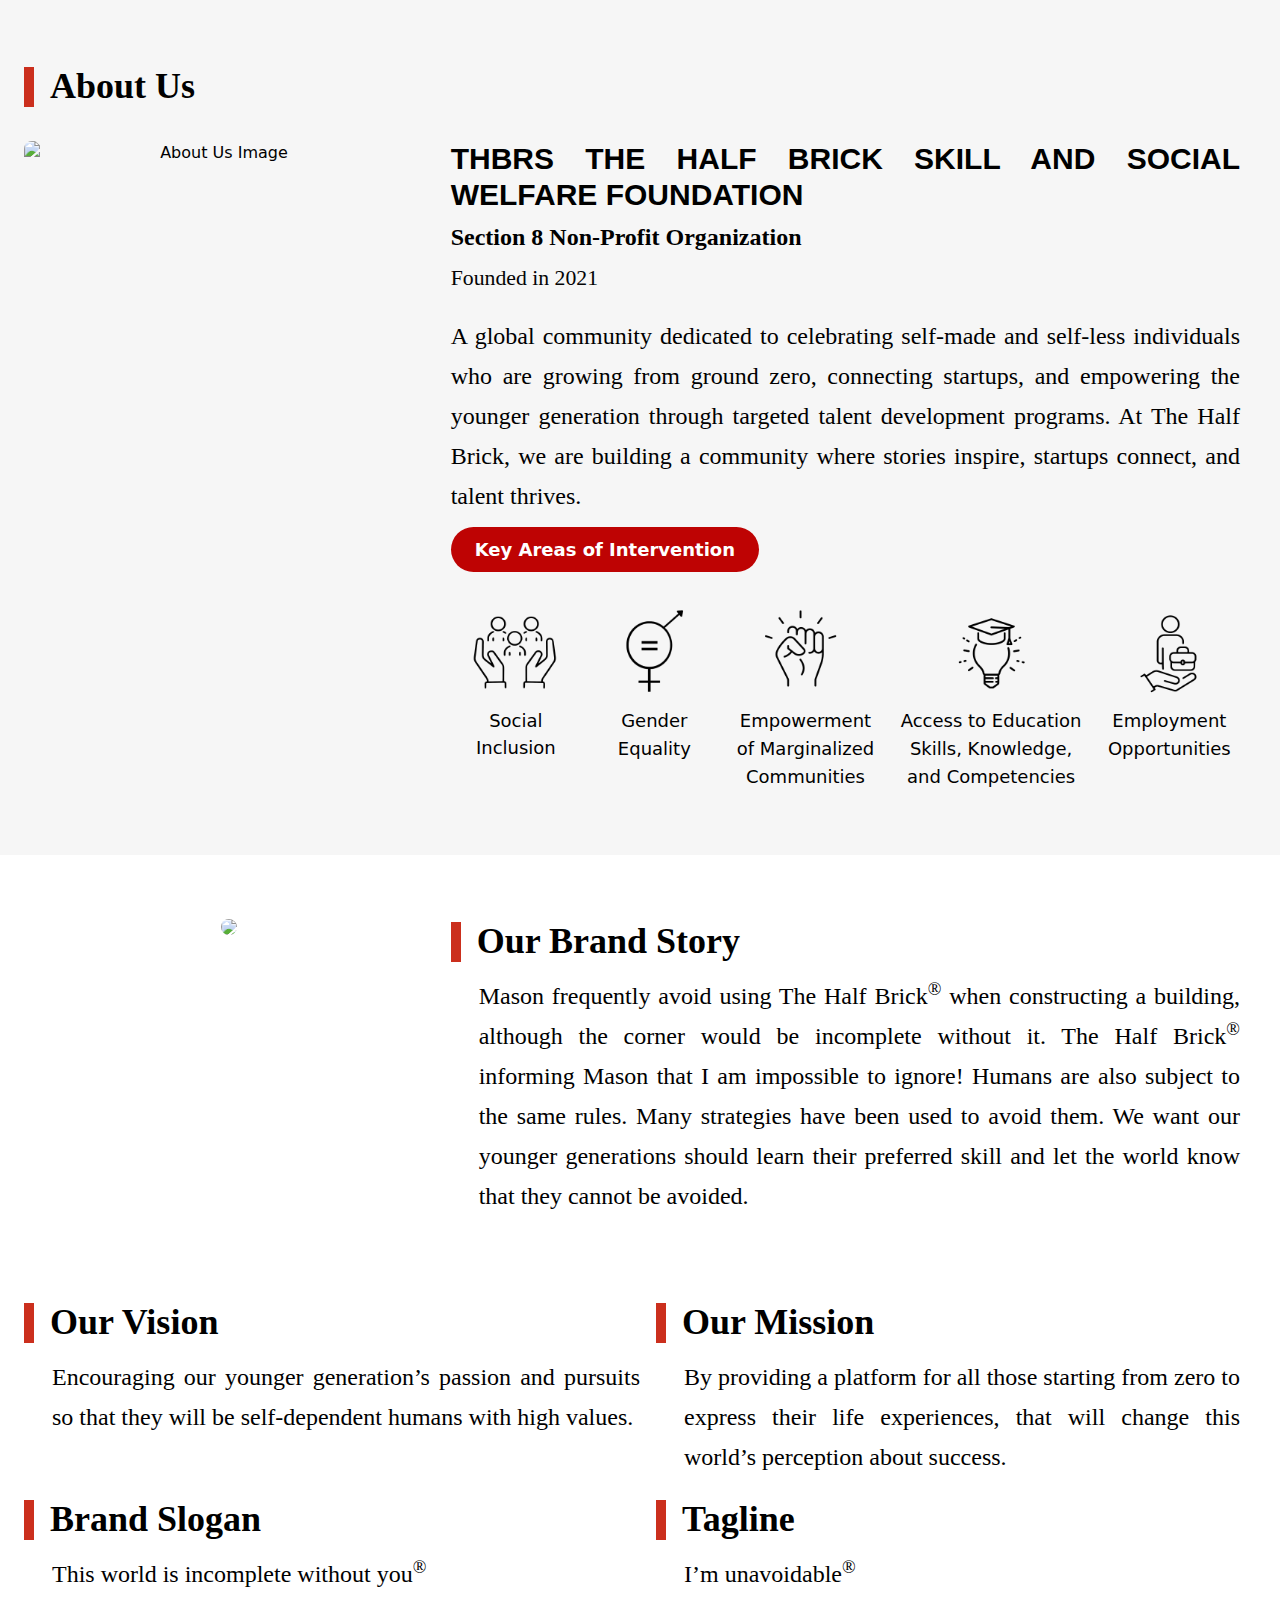
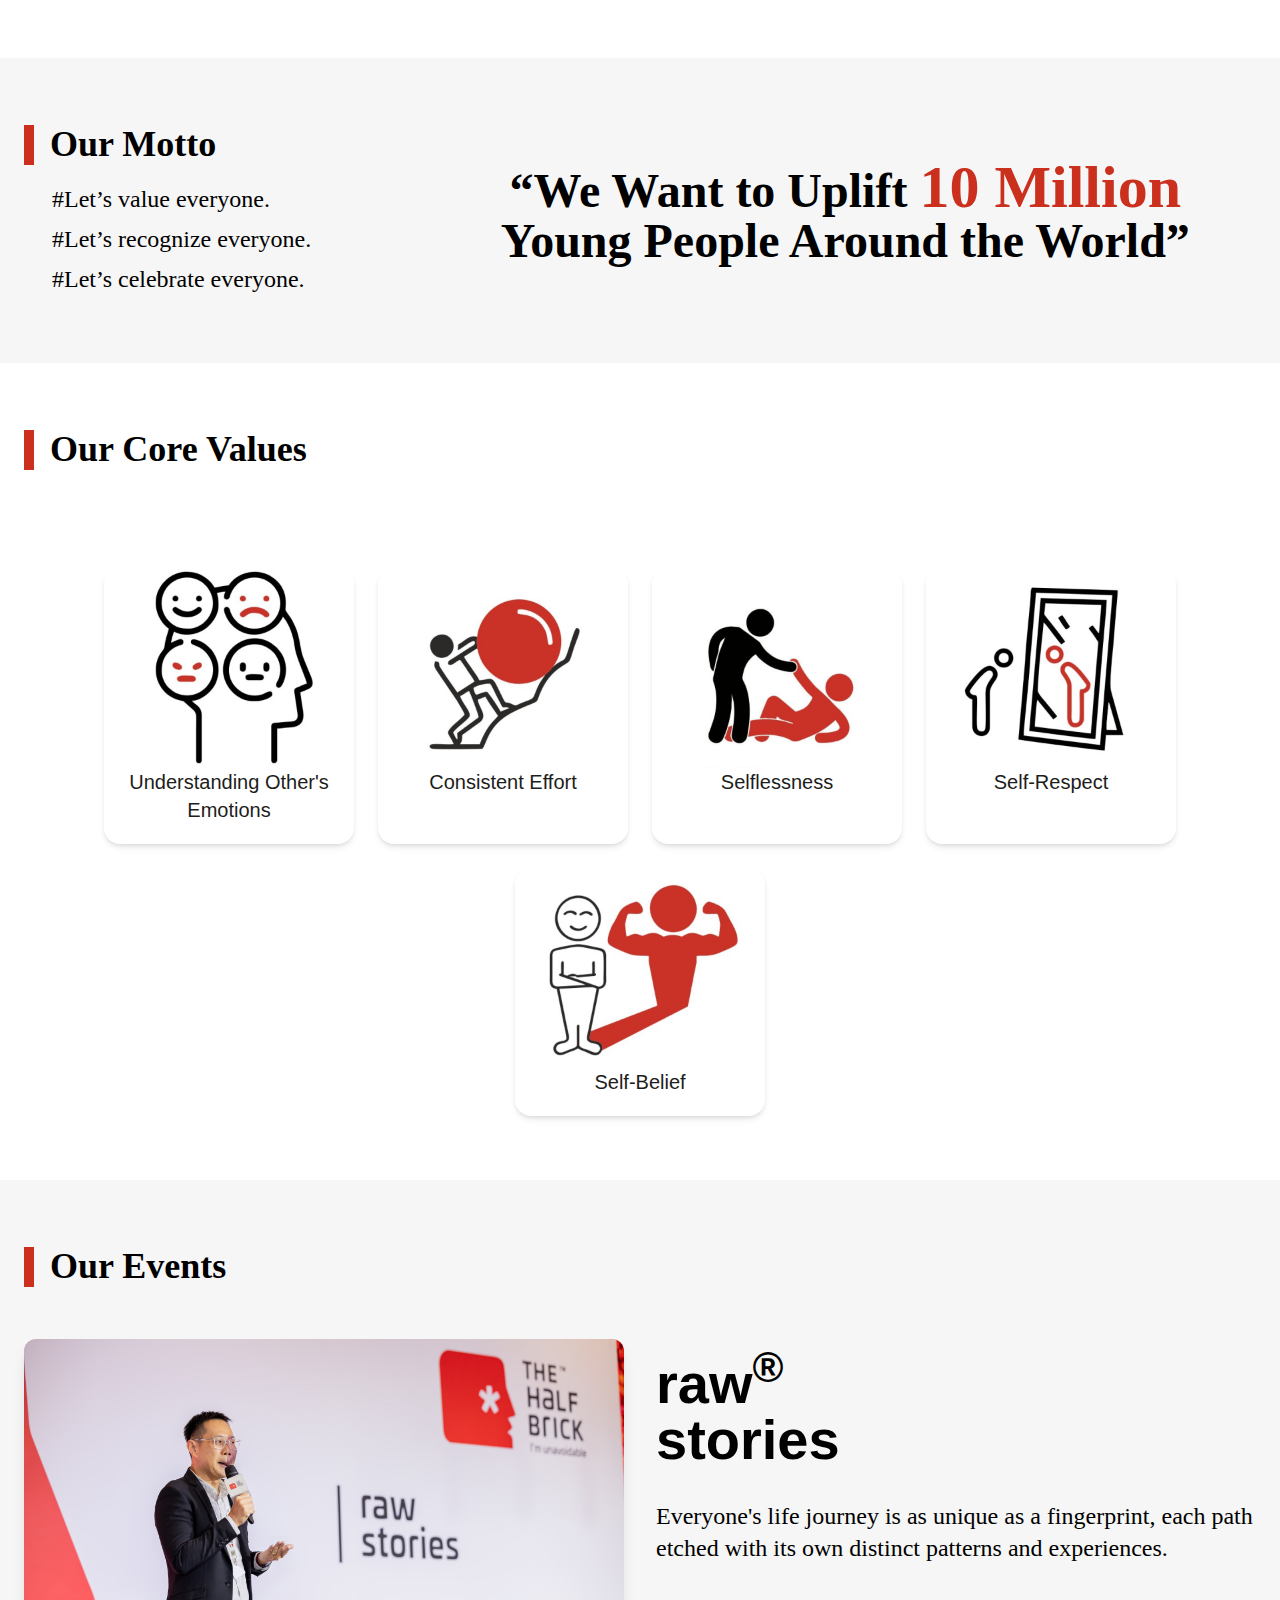
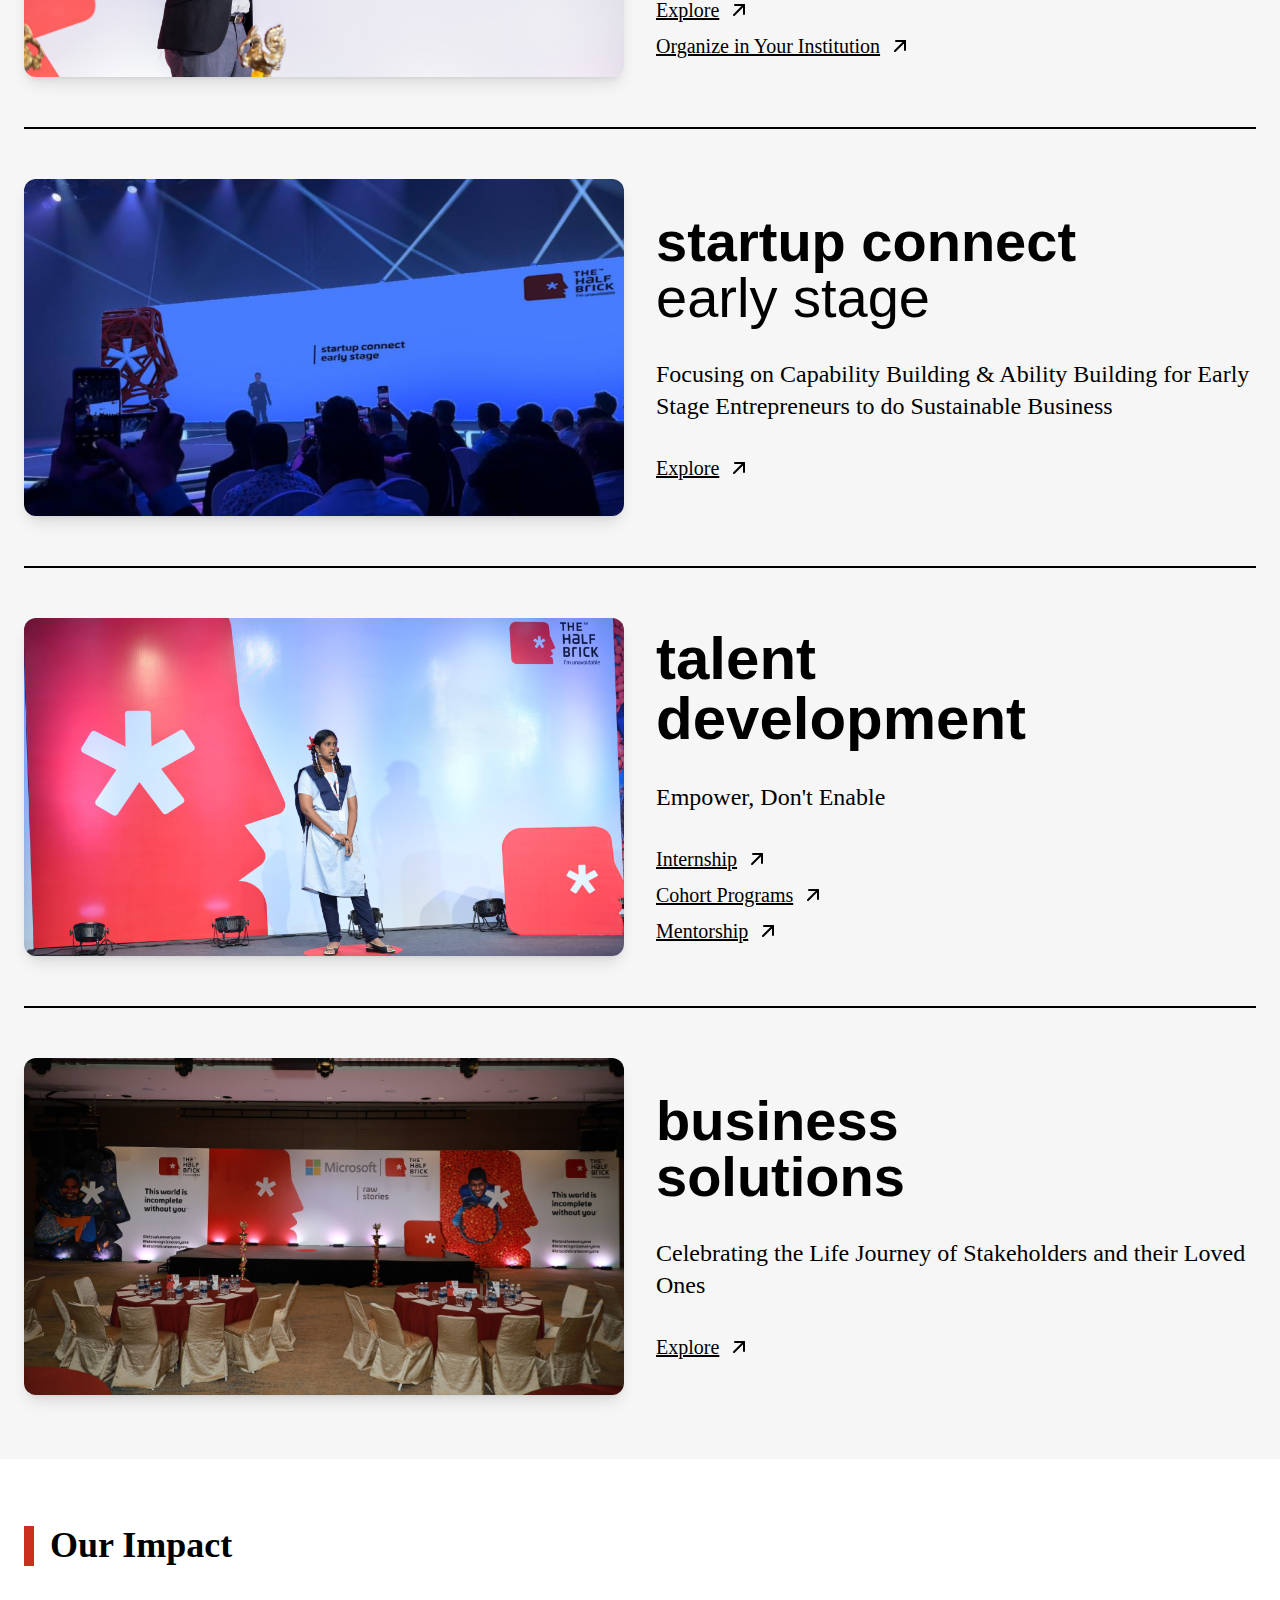
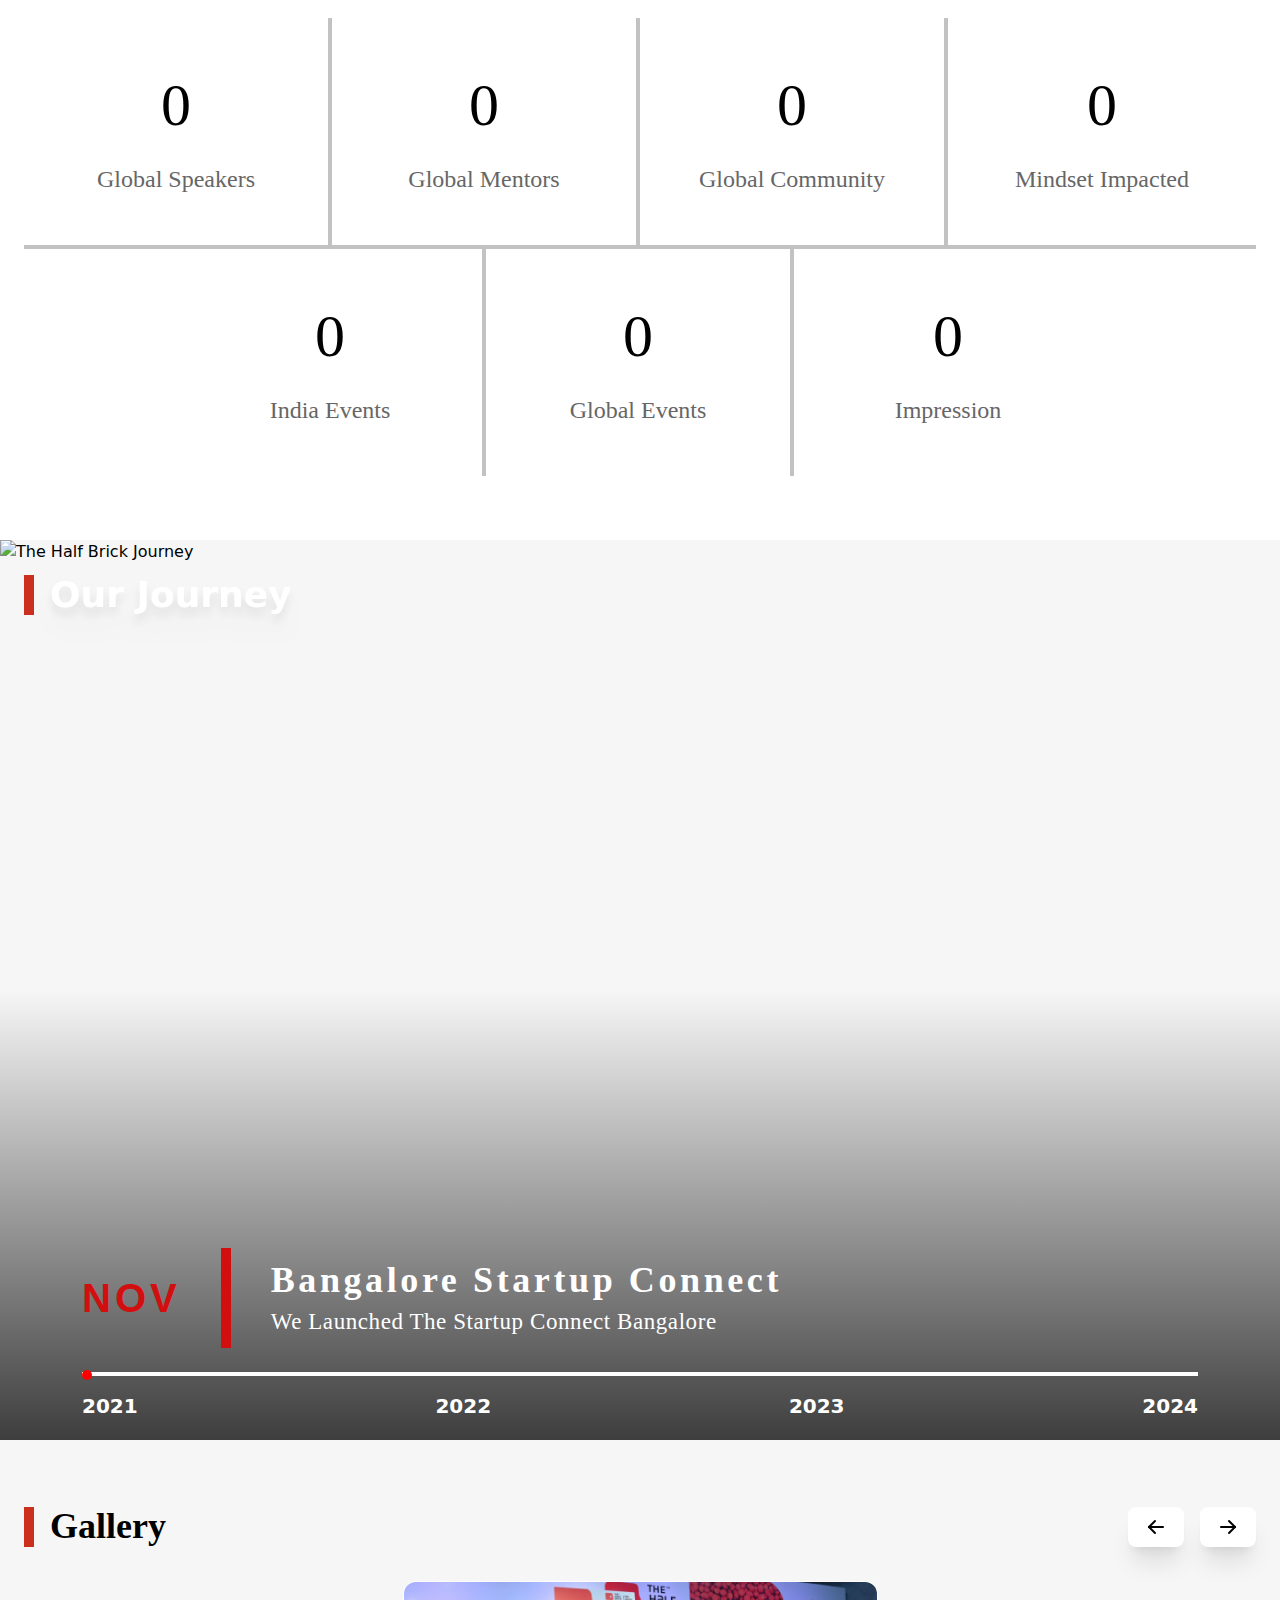
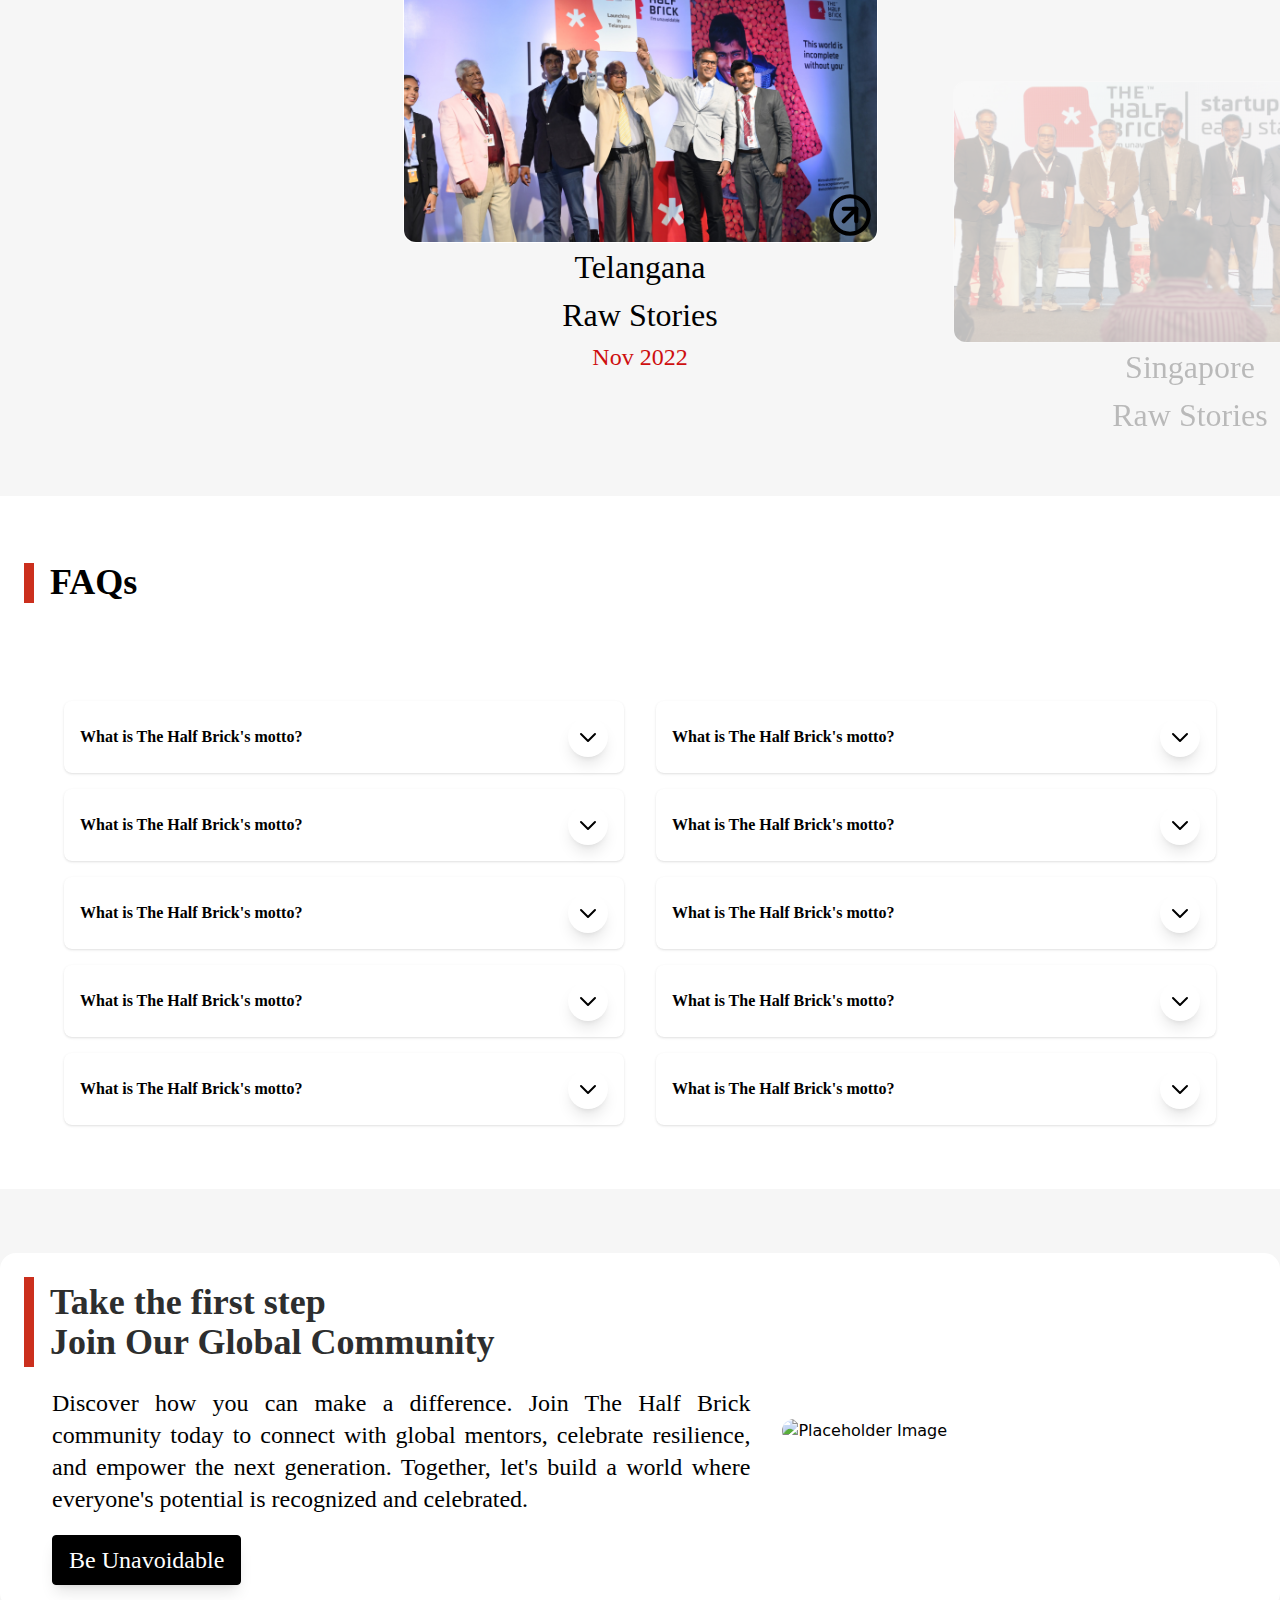
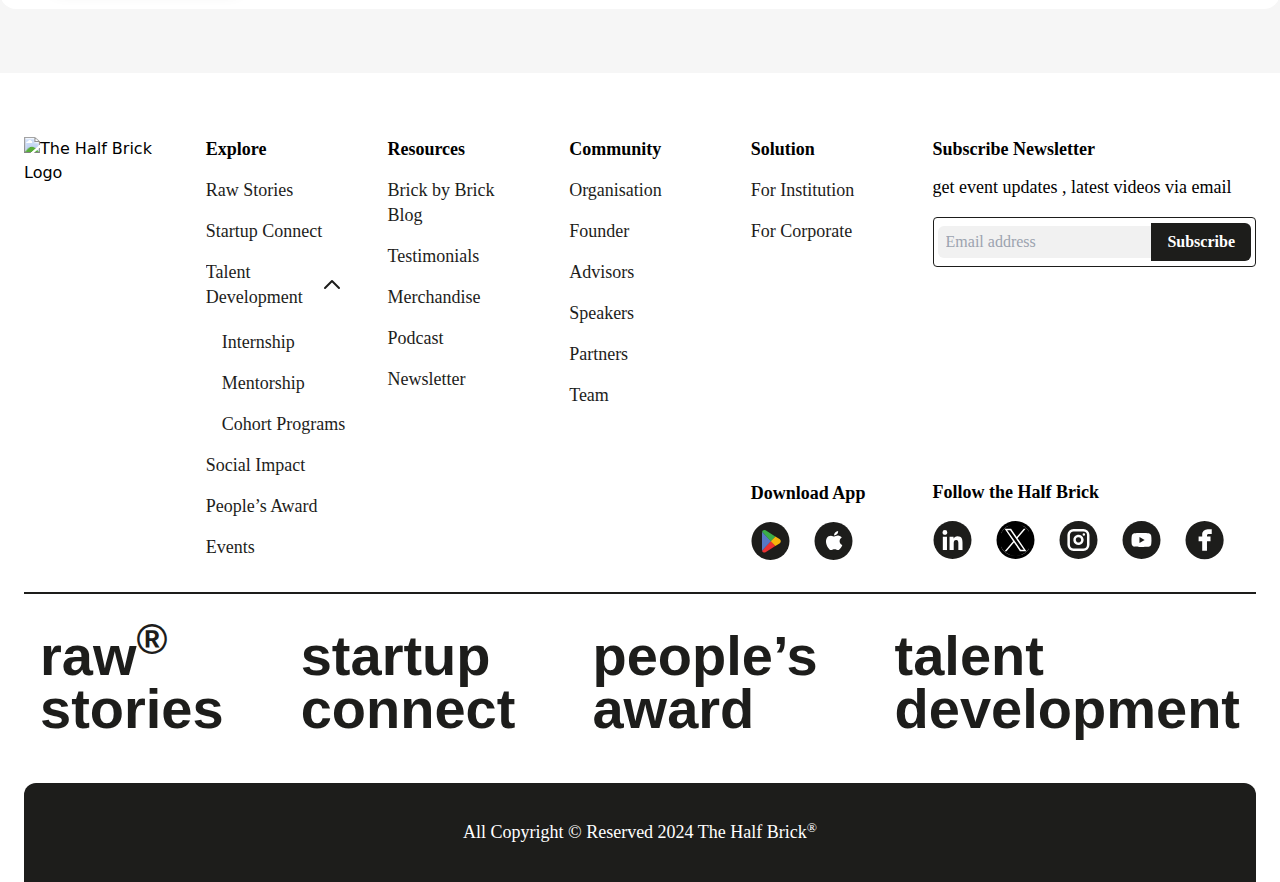
==== commit 82a1e2f5: "update Responsive" ====
--- a/index.html
+++ b/index.html
@@ -21,12 +21,11 @@
             </div>
         </header>
         <div class="flex flex-wrap ">
-            <div class=" pb-5 w-full lg:w-1/3 flex md:items-center ">
-                <div class=" text-center">
+            <div class=" pb-5 w-full lg:w-1/3 ">
+                <div class="flex text-center mx-auto">
                     <img class="w-full max-w-sm h-auto rounded-lg "
                         src="https://s3-alpha-sig.figma.com/img/f023/a52b/f0b50ceb7209fa4935741cd5ce16cbb1?Expires=1724630400&Key-Pair-Id=APKAQ4GOSFWCVNEHN3O4&Signature=cGga20NNvr2lEZVzxP4mihw4Ph1I~QirfwtZdGKzcFRFq1R0ZU1gYZuBZtrNcHCsB8uVcuo~XXTz523nIW9Ga~JzGURrByf8SVk2S4xK28KcZFB2xYpvZMgtr75i5iAfv6oJuZiWQMy5p3jQntMbnqiZcLyP9rRD~bXn~w2paomXymvHSnv9t66hCaRm9nEd0ud2lyjxFKLctVj26c7YnApGZL4QqbFhm1plEK9ayEyEF1E~QrqJb4R~NB0ZBxrwv5cxHZiHKNVkDfpuQmBXscSIo3DSloJwCvu779ah49~he8dIKpBXs7CXduguKlhswYcYWiY8QJ7a8Xxcy~Ll~Q__"
                         alt="About Us Image" />
-
                 </div>
             </div>
 
@@ -46,7 +45,7 @@
                 </div>
 
                 <div
-                    class="w-fill text-justify text-black text-[16px] lg:text-[24px] font-medium font-['Montserrat'] leading-[40px] mt-5 mb-5 ">
+                    class="w-fill text-justify text-black text-[16px] md:text-[18px] xl:text-[24px] font-medium font-['Montserrat'] leading-relaxed xl:leading-[40px]  mt-5 mb-5 ">
                     A global community dedicated to
                     celebrating self-made and self-less individuals who are growing
                     from ground zero, connecting startups, and empowering the younger
@@ -62,7 +61,7 @@
                 <div class="flex flex-wrap justify-center gap-2  md:justify-between gap-y-6 mt-8">
                     <div class="flex flex-col mx-auto items-center">
                         <img class="w-28 h-28" src="./assets/images/key/key1.png" alt="Social Inclusion" />
-                        <div class="text-center text-black text-base sm:text-[18px] font-medium leading-1">
+                        <div class="text-center text-black text-[16px] md:text-[18px]  font-medium leading-1">
                             Social
                             <br />Inclusion
                         </div>
@@ -124,7 +123,7 @@
                         </div>
                     </header>
                     <div
-                        class="ml-7 text-justify text-black text-[16px] lg:text-[24px] font-medium font-['Montserrat'] leading-[40px] ">
+                        class="ml-7 text-justify text-black text-[16px] md:text-[18px] xl:text-[24px] font-medium font-['Montserrat'] leading-relaxed xl:leading-[40px] ">
                         Mason frequently avoid using The Half Brick<sup>®</sup> when constructing a building, although
                         the corner would be incomplete without it. The Half Brick<sup>®</sup> informing Mason that I am
                         impossible
@@ -147,7 +146,7 @@
                         </div>
                     </header>
                     <div
-                        class="ml-7 text-justify text-black text-[16px] lg:text-[27px] font-medium font-['Montserrat'] leading-[40px]">
+                        class="ml-7 text-justify text-black text-[16px] md:text-[18px] xl:text-[24px] font-medium font-['Montserrat'] leading-relaxed xl:leading-[40px]">
                         Encouraging our younger generation’s passion and pursuits so that they will be self-dependent
                         humans
                         with high values.</div>
@@ -163,7 +162,7 @@
                         </div>
                     </header>
                     <div
-                        class="ml-7  text-justify text-black text-[16px] lg:text-[27px] font-medium font-['Montserrat'] leading-[40px]">
+                        class="ml-7  text-justify text-black text-[16px] md:text-[18px] xl:text-[24px] font-medium font-['Montserrat'] leading-relaxed xl:leading-[40px]">
                         By providing a platform for all those starting from zero to express their life experiences, that
                         will change this world’s perception about success.</div>
 
@@ -181,7 +180,7 @@
                         </div>
                     </header>
                     <div
-                        class="ml-7 h-full text-justify text-black text-[16px] lg:text-[24px] font-medium font-['Montserrat'] leading-[40px]">
+                        class="ml-7 h-full text-justify text-black text-[16px] md:text-[18px] xl:text-[24px] font-medium font-['Montserrat'] leading-relaxed xl:leading-[40px]">
                         This world is incomplete without you<sup>®</sup></div>
 
                 </div>
@@ -196,7 +195,7 @@
                         </div>
                     </header>
                     <div
-                        class="ml-7 h-full text-justify text-black text-[16px] lg:text-[24px] font-medium font-['Montserrat'] leading-[40px]">
+                        class="ml-7 h-full text-justify text-black text-[16px] md:text-[18px] xl:text-[24px] font-medium font-['Montserrat'] leading-relaxed xl:leading-[40px]">
                         I’m unavoidable<sup>®</sup> </div>
 
                 </div>
@@ -216,7 +215,7 @@
                     </div>
                 </header>
                 <div
-                    class="ml-7 text-black text-[16px] sm:text-xl md:text-xl lg:text-2xl font-medium font-['Montserrat'] leading-relaxed">
+                    class="ml-7 text-black text-[16px] md:text-[18px] xl:text-[24px] font-medium font-['Montserrat'] leading-relaxed xl:leading-[40px]">
                     #Let’s value everyone. <br />
                     #Let’s recognize everyone.<br />
                     #Let’s celebrate everyone.
@@ -262,7 +261,7 @@
             <div class="px-6 flex flex-wrap justify-center gap-6 mt-24">
 
                 <div
-                    class="relative w-full max-w-[250px]   bg-white shadow-xl rounded-2xl transition-transform duration-300 ease-in-out hover:border-2 hover:border-[#cb2f1d] hover:shadow-xl hover:shadow-[#cb2f1d]">
+                    class="relative w-full max-w-[250px]   bg-white shadow-md rounded-2xl transition-transform duration-300 ease-in-out hover:border-2 hover:border-[#cb2f1d] hover:shadow-md hover:shadow-[#cb2f1d]">
                     <img class="w-[200px] mx-auto h-auto rounded-2xl" src="./assets/images/core/core (1).png"
                         alt="Understanding Other's Emotions" />
                     <div
@@ -272,7 +271,7 @@
                 </div>
 
                 <div
-                    class="relative w-full max-w-[250px]   bg-white shadow-xl rounded-2xl transition-transform duration-300 ease-in-out hover:border-2 hover:border-[#cb2f1d] hover:shadow-xl hover:shadow-[#cb2f1d]">
+                    class="relative w-full max-w-[250px]   bg-white shadow-md rounded-2xl transition-transform duration-300 ease-in-out hover:border-2 hover:border-[#cb2f1d] hover:shadow-md hover:shadow-[#cb2f1d]">
                     <img class="w-[200px] mx-auto h-auto rounded-2xl" src="./assets/images/core/core (2).png"
                         alt="Consistent Effort" />
                     <div
@@ -282,7 +281,7 @@
                 </div>
 
                 <div
-                    class="relative w-full max-w-[250px]   bg-white shadow-xl rounded-2xl transition-transform duration-300 ease-in-out hover:border-2 hover:border-[#cb2f1d] hover:shadow-xl hover:shadow-[#cb2f1d]">
+                    class="relative w-full max-w-[250px]   bg-white shadow-md rounded-2xl transition-transform duration-300 ease-in-out hover:border-2 hover:border-[#cb2f1d] hover:shadow-md hover:shadow-[#cb2f1d]">
                     <img class="w-[200px] mx-auto h-auto rounded-2xl" src="./assets/images/core/core (3).png"
                         alt="Selflessness" />
                     <div
@@ -292,7 +291,7 @@
                 </div>
 
                 <div
-                    class="relative w-full max-w-[250px]   bg-white shadow-xl rounded-2xl transition-transform duration-300 ease-in-out hover:border-2 hover:border-[#cb2f1d] hover:shadow-xl hover:shadow-[#cb2f1d]">
+                    class="relative w-full max-w-[250px]   bg-white shadow-md rounded-2xl transition-transform duration-300 ease-in-out hover:border-2 hover:border-[#cb2f1d] hover:shadow-md hover:shadow-[#cb2f1d]">
                     <img class="w-[200px] mx-auto h-auto rounded-2xl" src="./assets/images/core/core (4).png"
                         alt="Self-Respect" />
                     <div
@@ -302,7 +301,7 @@
                 </div>
 
                 <div
-                    class="relative w-full max-w-[250px] bg-white shadow-xl rounded-2xl transition-transform duration-300 ease-in-out hover:border-2 hover:border-[#cb2f1d] hover:shadow-xl hover:shadow-[#cb2f1d]">
+                    class="relative w-full max-w-[250px] bg-white shadow-md rounded-2xl transition-transform duration-300 ease-in-out hover:border-2 hover:border-[#cb2f1d] hover:shadow-md hover:shadow-[#cb2f1d]">
                     <img class="w-[200px] mx-auto h-auto rounded-2xl" src="./assets/images/core/core (5).png"
                         alt="Self-Belief" />
                     <div
@@ -328,7 +327,7 @@
             </div>
         </header>
 
-        <div class="flex flex-col lg:flex-row gap-8 justify-center items-start mt-[50px]">
+        <div class="flex flex-col lg:flex-row gap-8 justify-center items-center mt-[50px]">
 
             <div class="w-full lg:w-1/2">
                 <!-- <img class="" src="https://via.placeholder.com/900x500" alt="Placeholder Image" /> -->
@@ -348,12 +347,182 @@
                 </div>
 
                 <div
-                    class="text-black text-base sm:text-[18px] md:text-xl lg:text-2xl font-medium font-['Montserrat'] leading-relaxed">
+                    class="text-black text-base sm:text-[18px] md:text-xl xl:text-2xl font-medium font-['Montserrat'] leading-relaxed">
                     Everyone's life journey is as unique as a fingerprint, each path etched with its own distinct
                     patterns and experiences.
                 </div>
 
-                <div class="flex flex-col gap-4">
+                <div class="flex flex-col gap-2">
+                    <div class="flex items-center gap-2">
+                        <a href="#"
+                            class="text-black text-sm sm:text-[18px] xl:text-xl font-medium font-['Montserrat'] underline">
+                            Explore
+                        </a>
+                        <div class="w-6 h-6"><svg xmlns="http://www.w3.org/2000/svg" width="24" height="24"
+                                viewBox="0 0 24 24" fill="none" stroke="currentColor" stroke-width="2"
+                                stroke-linecap="round" stroke-linejoin="round"
+                                class="icon icon-tabler icons-tabler-outline icon-tabler-arrow-up-right">
+                                <path stroke="none" d="M0 0h24v24H0z" fill="none" />
+                                <path d="M17 7l-10 10" />
+                                <path d="M8 7l9 0l0 9" />
+                            </svg></div>
+                    </div>
+                    <div class="flex items-center gap-2">
+                        <a href="#"
+                            class="text-black text-sm sm:text-[18px] xl:text-xl font-medium font-['Montserrat'] underline">
+                            Organize in Your Institution
+                        </a>
+                        <div class="w-6 h-6 "><svg xmlns="http://www.w3.org/2000/svg" width="24" height="24"
+                                viewBox="0 0 24 24" fill="none" stroke="currentColor" stroke-width="2"
+                                stroke-linecap="round" stroke-linejoin="round"
+                                class="icon icon-tabler icons-tabler-outline icon-tabler-arrow-up-right">
+                                <path stroke="none" d="M0 0h24v24H0z" fill="none" />
+                                <path d="M17 7l-10 10" />
+                                <path d="M8 7l9 0l0 9" />
+                            </svg></div>
+                    </div>
+                </div>
+            </div>
+        </div>
+
+        <div class="w-full my-[50px] h-[0px] border border-black"></div>
+
+        <div class="flex flex-col lg:flex-row gap-8 justify-center items-center mt-[50px]">
+
+            <div class="w-full lg:w-1/2">
+                <!-- <img class="w-full h-auto rounded-lg border-8" src="https://via.placeholder.com/900x500" alt="Placeholder Image" /> -->
+                <div class="carousel rounded-xl  max-w-3xl shadow-lg">
+                    <div class="carousel-images">
+                        <img src="./assets/images/startupconnect/pic-1.png" alt="Image 1">
+                        <img src=" ./assets/images/startupconnect/pic-1.jpeg" alt="Image 2">
+                        <img src="./assets/images/startupconnect/pic-2.jpeg" alt="Image 3">
+                        <img src="./assets/images/startupconnect/pic.jpeg" alt="Image 4">
+                    </div>
+                </div>
+            </div>
+
+            <div class="w-full lg:w-1/2 flex flex-col justify-start my-auto items-start gap-8">
+                <div
+                    class="text-black text-3xl sm:text-4xl md:text-5xl lg:text-[56px] font-bold font-univia leading-tight">
+                    <span class="">startup connect<br /></span>
+                    <span class="font-normal">early stage</span>
+                </div>
+
+                <div
+                    class="text-black text-base sm:text-[18px] md:text-xl xl:text-2xl font-medium font-['Montserrat'] leading-relaxed">
+                    Focusing on Capability Building & Ability Building for Early Stage Entrepreneurs to do Sustainable
+                    Business
+                </div>
+
+                <div class="flex flex-col gap-2">
+                    <div class="flex items-center gap-2">
+                        <a href="#"
+                            class="text-black text-sm sm:text-[18px] xl:text-xl font-medium font-['Montserrat'] underline">
+                            Explore
+                        </a>
+                        <div class="w-6 h-6"><svg xmlns="http://www.w3.org/2000/svg" width="24" height="24"
+                                viewBox="0 0 24 24" fill="none" stroke="currentColor" stroke-width="2"
+                                stroke-linecap="round" stroke-linejoin="round"
+                                class="icon icon-tabler icons-tabler-outline icon-tabler-arrow-up-right">
+                                <path stroke="none" d="M0 0h24v24H0z" fill="none" />
+                                <path d="M17 7l-10 10" />
+                                <path d="M8 7l9 0l0 9" />
+                            </svg></div>
+                    </div>
+
+                </div>
+            </div>
+        </div>
+
+        <div class="w-full my-[50px] h-[0px] border border-black"></div>
+
+        <div class="flex flex-col lg:flex-row gap-8 justify-center items-center mt-[50px]">
+
+            <div class="w-full lg:w-1/2">
+                <img class="w-full rounded-xl  max-w-3xl shadow-lg" src="./assets/images/TD/Pic-2.jpeg"
+                    alt="Placeholder Image" />
+            </div>
+
+            <div class="w-full lg:w-1/2 flex flex-col justify-start items-start my-auto gap-8">
+                <div
+                    class="text-black text-3xl sm:text-4xl md:text-5xl lg:text-6xl font-bold font-univia leading-tight">
+                    talent<br />development
+                </div>
+
+                <div
+                    class="text-black text-base sm:text-[18px] md:text-xl xl:text-2xl font-medium font-['Montserrat'] leading-relaxed">
+                    Empower, Don't Enable
+                </div>
+
+                <div class="flex flex-col gap-2">
+                    <div class="flex items-center gap-2">
+                        <a href="#"
+                            class="text-black text-sm sm:text-[18px] xl:text-xl font-medium font-['Montserrat'] underline">
+                            Internship
+                        </a>
+                        <div class="w-6 h-6"><svg xmlns="http://www.w3.org/2000/svg" width="24" height="24"
+                                viewBox="0 0 24 24" fill="none" stroke="currentColor" stroke-width="2"
+                                stroke-linecap="round" stroke-linejoin="round"
+                                class="icon icon-tabler icons-tabler-outline icon-tabler-arrow-up-right">
+                                <path stroke="none" d="M0 0h24v24H0z" fill="none" />
+                                <path d="M17 7l-10 10" />
+                                <path d="M8 7l9 0l0 9" />
+                            </svg></div>
+                    </div>
+                    <div class="flex items-center gap-2">
+                        <a href="#"
+                            class="text-black text-sm sm:text-[18px] xl:text-xl font-medium font-['Montserrat'] underline">
+                            Cohort Programs
+                        </a>
+                        <div class="w-6 h-6"><svg xmlns="http://www.w3.org/2000/svg" width="24" height="24"
+                                viewBox="0 0 24 24" fill="none" stroke="currentColor" stroke-width="2"
+                                stroke-linecap="round" stroke-linejoin="round"
+                                class="icon icon-tabler icons-tabler-outline icon-tabler-arrow-up-right">
+                                <path stroke="none" d="M0 0h24v24H0z" fill="none" />
+                                <path d="M17 7l-10 10" />
+                                <path d="M8 7l9 0l0 9" />
+                            </svg></div>
+                    </div>
+                    <div class="flex items-center gap-2">
+                        <a href="#"
+                            class="text-black text-sm sm:text-[18px] xl:text-xl font-medium font-['Montserrat'] underline">
+                            Mentorship
+                        </a>
+                        <div class="w-6 h-6"><svg xmlns="http://www.w3.org/2000/svg" width="24" height="24"
+                                viewBox="0 0 24 24" fill="none" stroke="currentColor" stroke-width="2"
+                                stroke-linecap="round" stroke-linejoin="round"
+                                class="icon icon-tabler icons-tabler-outline icon-tabler-arrow-up-right">
+                                <path stroke="none" d="M0 0h24v24H0z" fill="none" />
+                                <path d="M17 7l-10 10" />
+                                <path d="M8 7l9 0l0 9" />
+                            </svg></div>
+                    </div>
+                </div>
+            </div>
+        </div>
+
+        <div class="w-full my-[50px] h-[0px] border border-black"></div>
+
+
+        <div class="flex flex-col lg:flex-row gap-8 justify-center items-center mt-[50px]">
+
+            <div class="w-full lg:w-1/2 ">
+                <img class="w-full rounded-xl max-w-3xl shadow-lg " src="./assets/images/bs/Pic-1.jpeg"
+                    alt="Placeholder Image" />
+            </div>
+
+            <div class="w-full lg:w-1/2 flex flex-col justify-start items-start my-auto gap-8">
+                <div
+                    class="text-black text-3xl sm:text-4xl md:text-5xl lg:text-[56px] font-bold font-univia leading-tight">
+                    business<br />solutions
+                </div>
+
+                <div
+                    class="text-black text-base sm:text-[18px] md:text-xl xl:text-2xl font-medium font-['Montserrat'] leading-relaxed">
+                    Celebrating the Life Journey of Stakeholders and their Loved Ones
+                </div>
+
+                <div class="flex flex-col gap-2">
                     <div class="flex items-center gap-2">
                         <a href="#"
                             class="text-black text-sm sm:text-[18px] md:text-xl font-medium font-['Montserrat'] underline">
@@ -368,182 +537,11 @@
                                 <path d="M8 7l9 0l0 9" />
                             </svg></div>
                     </div>
-                    <div class="flex items-center gap-2">
-                        <a href="#"
-                            class="text-black text-sm sm:text-[18px] md:text-xl font-medium font-['Montserrat'] underline">
-                            Organize in Your Institution
-                        </a>
-                        <div class="w-6 h-6 "><svg xmlns="http://www.w3.org/2000/svg" width="24" height="24"
-                                viewBox="0 0 24 24" fill="none" stroke="currentColor" stroke-width="2"
-                                stroke-linecap="round" stroke-linejoin="round"
-                                class="icon icon-tabler icons-tabler-outline icon-tabler-arrow-up-right">
-                                <path stroke="none" d="M0 0h24v24H0z" fill="none" />
-                                <path d="M17 7l-10 10" />
-                                <path d="M8 7l9 0l0 9" />
-                            </svg></div>
-                    </div>
-                </div>
-            </div>
-        </div>
-
-        <div class="w-full my-[50px] h-[0px] border border-black"></div>
-
-        <div class="flex flex-col lg:flex-row gap-8 justify-center items-start mt-[50px]">
-
-            <div class="w-full lg:w-1/2">
-                <!-- <img class="w-full h-auto rounded-lg border-8" src="https://via.placeholder.com/900x500" alt="Placeholder Image" /> -->
-                <div class="carousel rounded-xl  max-w-3xl shadow-lg">
-                    <div class="carousel-images">
-                        <img src="./assets/images/startupconnect/pic-1.png" alt="Image 1" class=">
-                        <img src=" ./assets/images/startupconnect/pic-1.jpeg" alt="Image 2">
-                        <img src="./assets/images/startupconnect/pic-2.jpeg" alt="Image 3">
-                        <img src="./assets/images/startupconnect/pic.jpeg" alt="Image 4">
-                    </div>
-                </div>
-            </div>
-
-            <div class="w-full lg:w-1/2 flex flex-col justify-start my-auto items-start gap-8">
-                <div
-                    class="text-black text-3xl sm:text-4xl md:text-5xl lg:text-[56px] font-bold font-univia leading-tight">
-                    <span class="">startup connect<br /></span>
-                    <span class="font-normal">early stage</span>
-                </div>
-
-                <div
-                    class="text-black text-base sm:text-[18px] md:text-xl lg:text-2xl font-medium font-['Montserrat'] leading-relaxed">
-                    Focusing on Capability Building & Ability Building for Early Stage Entrepreneurs to do Sustainable
-                    Business
-                </div>
-
-                <div class="flex flex-col gap-4">
-                    <div class="flex items-center gap-2">
-                        <a href="#"
-                            class="text-black text-sm sm:text-[18px] md:text-xl font-medium font-['Montserrat'] underline">
-                            Explore
-                        </a>
-                        <div class="w-6 h-6"><svg xmlns="http://www.w3.org/2000/svg" width="24" height="24"
-                                viewBox="0 0 24 24" fill="none" stroke="currentColor" stroke-width="2"
-                                stroke-linecap="round" stroke-linejoin="round"
-                                class="icon icon-tabler icons-tabler-outline icon-tabler-arrow-up-right">
-                                <path stroke="none" d="M0 0h24v24H0z" fill="none" />
-                                <path d="M17 7l-10 10" />
-                                <path d="M8 7l9 0l0 9" />
-                            </svg></div>
-                    </div>
-
-                </div>
-            </div>
-        </div>
-
-        <div class="w-full my-[50px] h-[0px] border border-black"></div>
-
-        <div class="flex flex-col lg:flex-row gap-8 justify-center items-start mt-[50px]">
-
-            <div class="w-full lg:w-1/2">
-                <img class="w-full rounded-xl  max-w-3xl shadow-lg" src="./assets/images/TD/Pic-2.jpeg"
-                    alt="Placeholder Image" />
-            </div>
-
-            <div class="w-full lg:w-1/2 flex flex-col justify-start items-start my-auto gap-8">
-                <div
-                    class="text-black text-3xl sm:text-4xl md:text-5xl lg:text-6xl font-bold font-univia leading-tight">
-                    talent<br />development
-                </div>
-
-                <div
-                    class="text-black text-base sm:text-[18px] md:text-xl lg:text-2xl font-medium font-['Montserrat'] leading-relaxed">
-                    Empower, Don't Enable
-                </div>
-
-                <div class="flex flex-col gap-4">
-                    <div class="flex items-center gap-2">
-                        <a href="#"
-                            class="text-black text-sm sm:text-[18px] md:text-xl font-medium font-['Montserrat'] underline">
-                            Internship
-                        </a>
-                        <div class="w-6 h-6"><svg xmlns="http://www.w3.org/2000/svg" width="24" height="24"
-                                viewBox="0 0 24 24" fill="none" stroke="currentColor" stroke-width="2"
-                                stroke-linecap="round" stroke-linejoin="round"
-                                class="icon icon-tabler icons-tabler-outline icon-tabler-arrow-up-right">
-                                <path stroke="none" d="M0 0h24v24H0z" fill="none" />
-                                <path d="M17 7l-10 10" />
-                                <path d="M8 7l9 0l0 9" />
-                            </svg></div>
-                    </div>
-                    <div class="flex items-center gap-2">
-                        <a href="#"
-                            class="text-black text-sm sm:text-[18px] md:text-xl font-medium font-['Montserrat'] underline">
-                            Cohort Programs
-                        </a>
-                        <div class="w-6 h-6"><svg xmlns="http://www.w3.org/2000/svg" width="24" height="24"
-                                viewBox="0 0 24 24" fill="none" stroke="currentColor" stroke-width="2"
-                                stroke-linecap="round" stroke-linejoin="round"
-                                class="icon icon-tabler icons-tabler-outline icon-tabler-arrow-up-right">
-                                <path stroke="none" d="M0 0h24v24H0z" fill="none" />
-                                <path d="M17 7l-10 10" />
-                                <path d="M8 7l9 0l0 9" />
-                            </svg></div>
-                    </div>
-                    <div class="flex items-center gap-2">
-                        <a href="#"
-                            class="text-black text-sm sm:text-[18px] md:text-xl font-medium font-['Montserrat'] underline">
-                            Mentorship
-                        </a>
-                        <div class="w-6 h-6"><svg xmlns="http://www.w3.org/2000/svg" width="24" height="24"
-                                viewBox="0 0 24 24" fill="none" stroke="currentColor" stroke-width="2"
-                                stroke-linecap="round" stroke-linejoin="round"
-                                class="icon icon-tabler icons-tabler-outline icon-tabler-arrow-up-right">
-                                <path stroke="none" d="M0 0h24v24H0z" fill="none" />
-                                <path d="M17 7l-10 10" />
-                                <path d="M8 7l9 0l0 9" />
-                            </svg></div>
-                    </div>
-                </div>
-            </div>
-        </div>
-
-        <div class="w-full my-[50px] h-[0px] border border-black"></div>
-
-
-        <div class="flex flex-col lg:flex-row gap-8 justify-center items-start mt-[50px]">
-
-            <div class="w-full lg:w-1/2 ">
-                <img class="w-full rounded-xl max-w-3xl shadow-lg " src="./assets/images/bs/Pic-1.jpeg"
-                    alt="Placeholder Image" />
-            </div>
-
-            <div class="w-full lg:w-1/2 flex flex-col justify-start items-start my-auto gap-8">
-                <div
-                    class="text-black text-3xl sm:text-4xl md:text-5xl lg:text-[56px] font-bold font-univia leading-tight">
-                    business<br />solutions
-                </div>
-
-                <div
-                    class="text-black text-base sm:text-[18px] md:text-xl lg:text-2xl font-medium font-['Montserrat'] leading-relaxed">
-                    Celebrating the Life Journey of Stakeholders and their Loved Ones
-                </div>
-
-                <div class="flex flex-col gap-4">
-                    <div class="flex items-center gap-2">
-                        <a href="#"
-                            class="text-black text-sm sm:text-[18px] md:text-xl font-medium font-['Montserrat'] underline">
-                            Explore
-                        </a>
-                        <div class="w-6 h-6"><svg xmlns="http://www.w3.org/2000/svg" width="24" height="24"
-                                viewBox="0 0 24 24" fill="none" stroke="currentColor" stroke-width="2"
-                                stroke-linecap="round" stroke-linejoin="round"
-                                class="icon icon-tabler icons-tabler-outline icon-tabler-arrow-up-right">
-                                <path stroke="none" d="M0 0h24v24H0z" fill="none" />
-                                <path d="M17 7l-10 10" />
-                                <path d="M8 7l9 0l0 9" />
-                            </svg></div>
-                    </div>
                 </div>
             </div>
         </div>
 
         <!-- <div class="w-full mt-[50px] h-[0px] border border-black"></div> -->
-
 
     </section>
 
@@ -668,7 +666,7 @@
     <section class="container-fluid responsive-section">
         <div class="w-full">
             <div class="relative h-[100vh] flex items-center overflow-hidden ">
-                <header class="absolute container px-6 pt-16 top-0 mb-8 z-20">
+                <header class="absolute container px-6 pt-8 top-0 mb-8 z-20">
                     <div class="flex items-center">
                         <div class="w-2.5 h-10 bg-[#cb2f1d] mr-4"></div>
                         <h1 class="text-[#fff] text-4xl font-bold leading-tight drop-shadow-xl">
@@ -737,7 +735,7 @@
     </section>
 
     <!-- Gallery -->
-    <section class="bg-[#f6f6f6] container-fluid py-16 overflow-hidden min-h-screen">
+    <section class="bg-[#f6f6f6] container-fluid pt-16 overflow-hidden ">
 
         <div class="container mx-auto px-6">
             <header class="mb-8">
@@ -985,7 +983,7 @@
     </section>
 
     <!-- FAQs -->
-    <section class="container-fluid bg-white min-h-screen" id="faqs">
+    <section class="container-fluid bg-white " id="faqs">
         <div class="container mx-auto px-6 pt-16">
             <header class="flex justify-start items-center mb-8">
                 <div class="flex items-center">
@@ -1228,10 +1226,39 @@
         </div>
     </section>
 
-
-
-
-
+    <!-- CTA -->
+    <section class="container mx-auto bg-white mt-16 mb-16 rounded-2xl">
+        <div class="container mx-auto px-6 py-6">
+            <div class="grid grid-cols-1 md:grid-cols-2 lg:grid-cols-5 gap-8 flex items-center">
+                
+                <div class="md:col-span-2 lg:col-span-3">
+
+                    <div class="flex items-center">
+                        <div class="w-1 md:w-2.5 lg:h-[90px] h-[60px] bg-[#cb2f1d] mr-4"></div>
+                        <div class="text-[#2d2e2e] lg:text-4xl text-xl font-bold leading-tight font-['Montserrat']">
+                            Take the first step <br />Join Our Global Community
+                        </div>
+                    </div>
+
+                    <div class="mt-5 ml-7 text-justify text-black text-base sm:text-[18px] md:text-xl xl:text-2xl font-normal font-['Montserrat'] leading-relaxed">
+                        Discover how you can make a difference. Join The Half Brick community today to connect with global mentors, celebrate resilience, and empower the next generation. Together, let's build a world where everyone's potential is recognized and celebrated.
+                    </div>
+
+                    <div class="mt-5 ml-7">
+                        <button class="px-4 py-2 bg-black text-white text-base sm:text-[18px] md:text-xl xl:text-2xl font-medium font-['Montserrat'] rounded shadow-lg border border-black hover:bg-[#CB2F1D] hover:border-[#CB2F1D]">
+                            Be Unavoidable
+                        </button>
+                    </div>
+                </div>
+
+                <div class="md:col-span-2 lg:col-span-2 flex justify-center items-center">
+                    <img class="w-full h-auto rounded-2xl" src="https://s3-alpha-sig.figma.com/img/43ee/371a/6dad1b9e70502dae86fb0fac060b6c0d?Expires=1725235200&Key-Pair-Id=APKAQ4GOSFWCVNEHN3O4&Signature=[base64]~TlM4OJr4n~ZMK4CdNXsBrUV1pfa5b5H7IatvMN7baZdHmxF2a3Mc8pZTxWRTf~BYUvoeKzAKARBYImq6120pAshVfeoTVL3OeV0105qqsBHQ~AZDAWMiiv3b0PiQ__" alt="Placeholder Image" />
+                </div>
+            </div>
+        </div>
+    </section>
+    
+    <!-- Footer -->
     <footer class="container-fluid bg-white">
 
         <div class="container mx-auto px-6 pt-16 ">
@@ -1256,7 +1283,7 @@
                         class="flex flex-col gap-4 mt-4 text-[#1d1d1b] text-[18px] font-normal font-['Montserrat'] leading-[25px]">
                         <div><a href="#">Raw Stories</a></div>
                         <div><a href="#">Startup Connect</a></div>
-                        <div class="flex flex-col gap-2.5" id="footer-talent-development">
+                        <div class="flex flex-col gap-2.5 active" id="footer-talent-development">
                             <div class="flex justify-between items-center">
                                 <span>Talent Development</span>
                                 <button class="focus:outline-none w-10 h-10 flex items-center justify-center">
@@ -1366,7 +1393,8 @@
                     </div>
                 </div>
 
-                <div class="flex flex-col  col-span-2 justify-between">
+                
+                <div class="flex flex-col lg:flex-row xl:flex-col  col-span-2 lg:col-span-4 xl:col-span-2 justify-between">
                     <!-- Newsletter Section -->
                     <div class="mb-5">
                         <div class="text-[#000] mb-3 text-[18px] font-bold font-['Montserrat'] leading-[25px]">
--- a/output.css
+++ b/output.css
@@ -673,6 +673,10 @@
   margin-bottom: 2.5rem;
 }
 
+.mb-16 {
+  margin-bottom: 4rem;
+}
+
 .mb-2 {
   margin-bottom: 0.5rem;
 }
@@ -711,6 +715,10 @@
 
 .mr-4 {
   margin-right: 1rem;
+}
+
+.mt-16 {
+  margin-top: 4rem;
 }
 
 .mt-2 {
@@ -822,16 +830,12 @@
   height: 100%;
 }
 
-.h-5 {
-  height: 1.25rem;
-}
-
 .min-h-\[150px\] {
   min-height: 150px;
 }
 
-.min-h-screen {
-  min-height: 100vh;
+.w-1 {
+  width: 0.25rem;
 }
 
 .w-10 {
@@ -892,10 +896,6 @@
 
 .w-full {
   width: 100%;
-}
-
-.w-5 {
-  width: 1.25rem;
 }
 
 .max-w-3xl {
@@ -964,6 +964,10 @@
   cursor: pointer;
 }
 
+.grid-cols-1 {
+  grid-template-columns: repeat(1, minmax(0, 1fr));
+}
+
 .grid-cols-2 {
   grid-template-columns: repeat(2, minmax(0, 1fr));
 }
@@ -1046,10 +1050,6 @@
 
 .gap-\[8px\] {
   gap: 8px;
-}
-
-.gap-10 {
-  gap: 2.5rem;
 }
 
 .gap-x-8 {
@@ -1187,6 +1187,11 @@
   background-color: rgb(246 246 246 / var(--tw-bg-opacity));
 }
 
+.bg-black {
+  --tw-bg-opacity: 1;
+  background-color: rgb(0 0 0 / var(--tw-bg-opacity));
+}
+
 .bg-transparent {
   background-color: transparent;
 }
@@ -1272,6 +1277,11 @@
   padding-bottom: 0.75rem;
 }
 
+.py-6 {
+  padding-top: 1.5rem;
+  padding-bottom: 1.5rem;
+}
+
 .py-\[20px\] {
   padding-top: 20px;
   padding-bottom: 20px;
@@ -1317,6 +1327,10 @@
   padding-top: 1rem;
 }
 
+.pt-8 {
+  padding-top: 2rem;
+}
+
 .text-left {
   text-align: left;
 }
@@ -1412,11 +1426,6 @@
   line-height: 1.75rem;
 }
 
-.text-lg {
-  font-size: 1.125rem;
-  line-height: 1.75rem;
-}
-
 .font-bold {
   font-weight: 700;
 }
@@ -1508,6 +1517,11 @@
   color: rgb(29 29 27 / var(--tw-text-opacity));
 }
 
+.text-\[\#2d2e2e\] {
+  --tw-text-opacity: 1;
+  color: rgb(45 46 46 / var(--tw-text-opacity));
+}
+
 .text-\[\#333333\] {
   --tw-text-opacity: 1;
   color: rgb(51 51 51 / var(--tw-text-opacity));
@@ -1541,11 +1555,6 @@
 .text-black {
   --tw-text-opacity: 1;
   color: rgb(0 0 0 / var(--tw-text-opacity));
-}
-
-.text-gray-100 {
-  --tw-text-opacity: 1;
-  color: rgb(243 244 246 / var(--tw-text-opacity));
 }
 
 .text-gray-400 {
@@ -1585,6 +1594,12 @@
 .shadow-xl {
   --tw-shadow: 0 20px 25px -5px rgb(0 0 0 / 0.1), 0 8px 10px -6px rgb(0 0 0 / 0.1);
   --tw-shadow-colored: 0 20px 25px -5px var(--tw-shadow-color), 0 8px 10px -6px var(--tw-shadow-color);
+  box-shadow: var(--tw-ring-offset-shadow, 0 0 #0000), var(--tw-ring-shadow, 0 0 #0000), var(--tw-shadow);
+}
+
+.shadow-md {
+  --tw-shadow: 0 4px 6px -1px rgb(0 0 0 / 0.1), 0 2px 4px -2px rgb(0 0 0 / 0.1);
+  --tw-shadow-colored: 0 4px 6px -1px var(--tw-shadow-color), 0 2px 4px -2px var(--tw-shadow-color);
   box-shadow: var(--tw-ring-offset-shadow, 0 0 #0000), var(--tw-ring-shadow, 0 0 #0000), var(--tw-shadow);
 }
 
@@ -1633,11 +1648,21 @@
   border-width: 2px;
 }
 
+.hover\:border-\[\#CB2F1D\]:hover {
+  --tw-border-opacity: 1;
+  border-color: rgb(203 47 29 / var(--tw-border-opacity));
+}
+
 .hover\:border-\[\#cb2f1d\]:hover {
   --tw-border-opacity: 1;
   border-color: rgb(203 47 29 / var(--tw-border-opacity));
 }
 
+.hover\:bg-\[\#CB2F1D\]:hover {
+  --tw-bg-opacity: 1;
+  background-color: rgb(203 47 29 / var(--tw-bg-opacity));
+}
+
 .hover\:text-\[\#cb2f1d\]:hover {
   --tw-text-opacity: 1;
   color: rgb(203 47 29 / var(--tw-text-opacity));
@@ -1651,11 +1676,6 @@
 .hover\:text-white:hover {
   --tw-text-opacity: 1;
   color: rgb(255 255 255 / var(--tw-text-opacity));
-}
-
-.hover\:text-gray-600:hover {
-  --tw-text-opacity: 1;
-  color: rgb(75 85 99 / var(--tw-text-opacity));
 }
 
 .hover\:shadow-xl:hover {
@@ -1664,6 +1684,24 @@
   box-shadow: var(--tw-ring-offset-shadow, 0 0 #0000), var(--tw-ring-shadow, 0 0 #0000), var(--tw-shadow);
 }
 
+.hover\:shadow:hover {
+  --tw-shadow: 0 1px 3px 0 rgb(0 0 0 / 0.1), 0 1px 2px -1px rgb(0 0 0 / 0.1);
+  --tw-shadow-colored: 0 1px 3px 0 var(--tw-shadow-color), 0 1px 2px -1px var(--tw-shadow-color);
+  box-shadow: var(--tw-ring-offset-shadow, 0 0 #0000), var(--tw-ring-shadow, 0 0 #0000), var(--tw-shadow);
+}
+
+.hover\:shadow-lg:hover {
+  --tw-shadow: 0 10px 15px -3px rgb(0 0 0 / 0.1), 0 4px 6px -4px rgb(0 0 0 / 0.1);
+  --tw-shadow-colored: 0 10px 15px -3px var(--tw-shadow-color), 0 4px 6px -4px var(--tw-shadow-color);
+  box-shadow: var(--tw-ring-offset-shadow, 0 0 #0000), var(--tw-ring-shadow, 0 0 #0000), var(--tw-shadow);
+}
+
+.hover\:shadow-md:hover {
+  --tw-shadow: 0 4px 6px -1px rgb(0 0 0 / 0.1), 0 2px 4px -2px rgb(0 0 0 / 0.1);
+  --tw-shadow-colored: 0 4px 6px -1px var(--tw-shadow-color), 0 2px 4px -2px var(--tw-shadow-color);
+  box-shadow: var(--tw-ring-offset-shadow, 0 0 #0000), var(--tw-ring-shadow, 0 0 #0000), var(--tw-shadow);
+}
+
 .hover\:shadow-\[\#cb2f1d\]:hover {
   --tw-shadow-color: #cb2f1d;
   --tw-shadow: var(--tw-shadow-colored);
@@ -1771,17 +1809,16 @@
     line-height: 1.5rem;
   }
 
-  .sm\:text-xl {
-    font-size: 1.25rem;
-    line-height: 1.75rem;
-  }
-
   .sm\:leading-7 {
     line-height: 1.75rem;
   }
 }
 
 @media (min-width: 768px) {
+  .md\:col-span-2 {
+    grid-column: span 2 / span 2;
+  }
+
   .md\:col-span-3 {
     grid-column: span 3 / span 3;
   }
@@ -1806,6 +1843,10 @@
     height: 100%;
   }
 
+  .md\:w-2\.5 {
+    width: 0.625rem;
+  }
+
   .md\:w-\[18px\] {
     width: 18px;
   }
@@ -1822,6 +1863,10 @@
     width: auto;
   }
 
+  .md\:grid-cols-2 {
+    grid-template-columns: repeat(2, minmax(0, 1fr));
+  }
+
   .md\:grid-cols-3 {
     grid-template-columns: repeat(3, minmax(0, 1fr));
   }
@@ -1836,10 +1881,6 @@
 
   .md\:items-end {
     align-items: flex-end;
-  }
-
-  .md\:items-center {
-    align-items: center;
   }
 
   .md\:justify-end {
@@ -1921,12 +1962,28 @@
     grid-column: span 1 / span 1;
   }
 
+  .lg\:col-span-2 {
+    grid-column: span 2 / span 2;
+  }
+
+  .lg\:col-span-3 {
+    grid-column: span 3 / span 3;
+  }
+
+  .lg\:col-span-4 {
+    grid-column: span 4 / span 4;
+  }
+
   .lg\:mb-0 {
     margin-bottom: 0px;
   }
 
   .lg\:h-\[515px\] {
     height: 515px;
+  }
+
+  .lg\:h-\[90px\] {
+    height: 90px;
   }
 
   .lg\:w-1\/2 {
@@ -2033,14 +2090,6 @@
     line-height: 1;
   }
 
-  .lg\:text-\[24px\] {
-    font-size: 24px;
-  }
-
-  .lg\:text-\[27px\] {
-    font-size: 27px;
-  }
-
   .lg\:text-\[56px\] {
     font-size: 56px;
   }
@@ -2052,12 +2101,25 @@
 }
 
 @media (min-width: 1280px) {
+  .xl\:col-span-2 {
+    grid-column: span 2 / span 2;
+  }
+
   .xl\:grid-cols-7 {
     grid-template-columns: repeat(7, minmax(0, 1fr));
   }
 
+  .xl\:flex-col {
+    flex-direction: column;
+  }
+
   .xl\:\!flex-nowrap {
     flex-wrap: nowrap !important;
+  }
+
+  .xl\:text-2xl {
+    font-size: 1.5rem;
+    line-height: 2rem;
   }
 
   .xl\:text-5xl {
@@ -2069,4 +2131,17 @@
     font-size: 3.75rem;
     line-height: 1;
   }
+
+  .xl\:text-\[24px\] {
+    font-size: 24px;
+  }
+
+  .xl\:text-xl {
+    font-size: 1.25rem;
+    line-height: 1.75rem;
+  }
+
+  .xl\:leading-\[40px\] {
+    line-height: 40px;
+  }
 }--- a/style.css
+++ b/style.css
@@ -104,6 +104,7 @@
 #gallery-carousel .gallery-carousel-items .gallery-carousel-body-content {
     opacity: 0;
     transform: translateY(20px);
+    display: block;
     transition: opacity 0.5s cubic-bezier(0.25, 0.1, 0.25, 1), transform 0.5s cubic-bezier(0.25, 0.1, 0.25, 1);
 }
 
@@ -115,7 +116,6 @@
 #gallery-carousel .gallery-carousel-items.active .gallery-carousel-body-content {
     opacity: 1;
     transform: translateY(0);
-    display: block;
 }
 
 
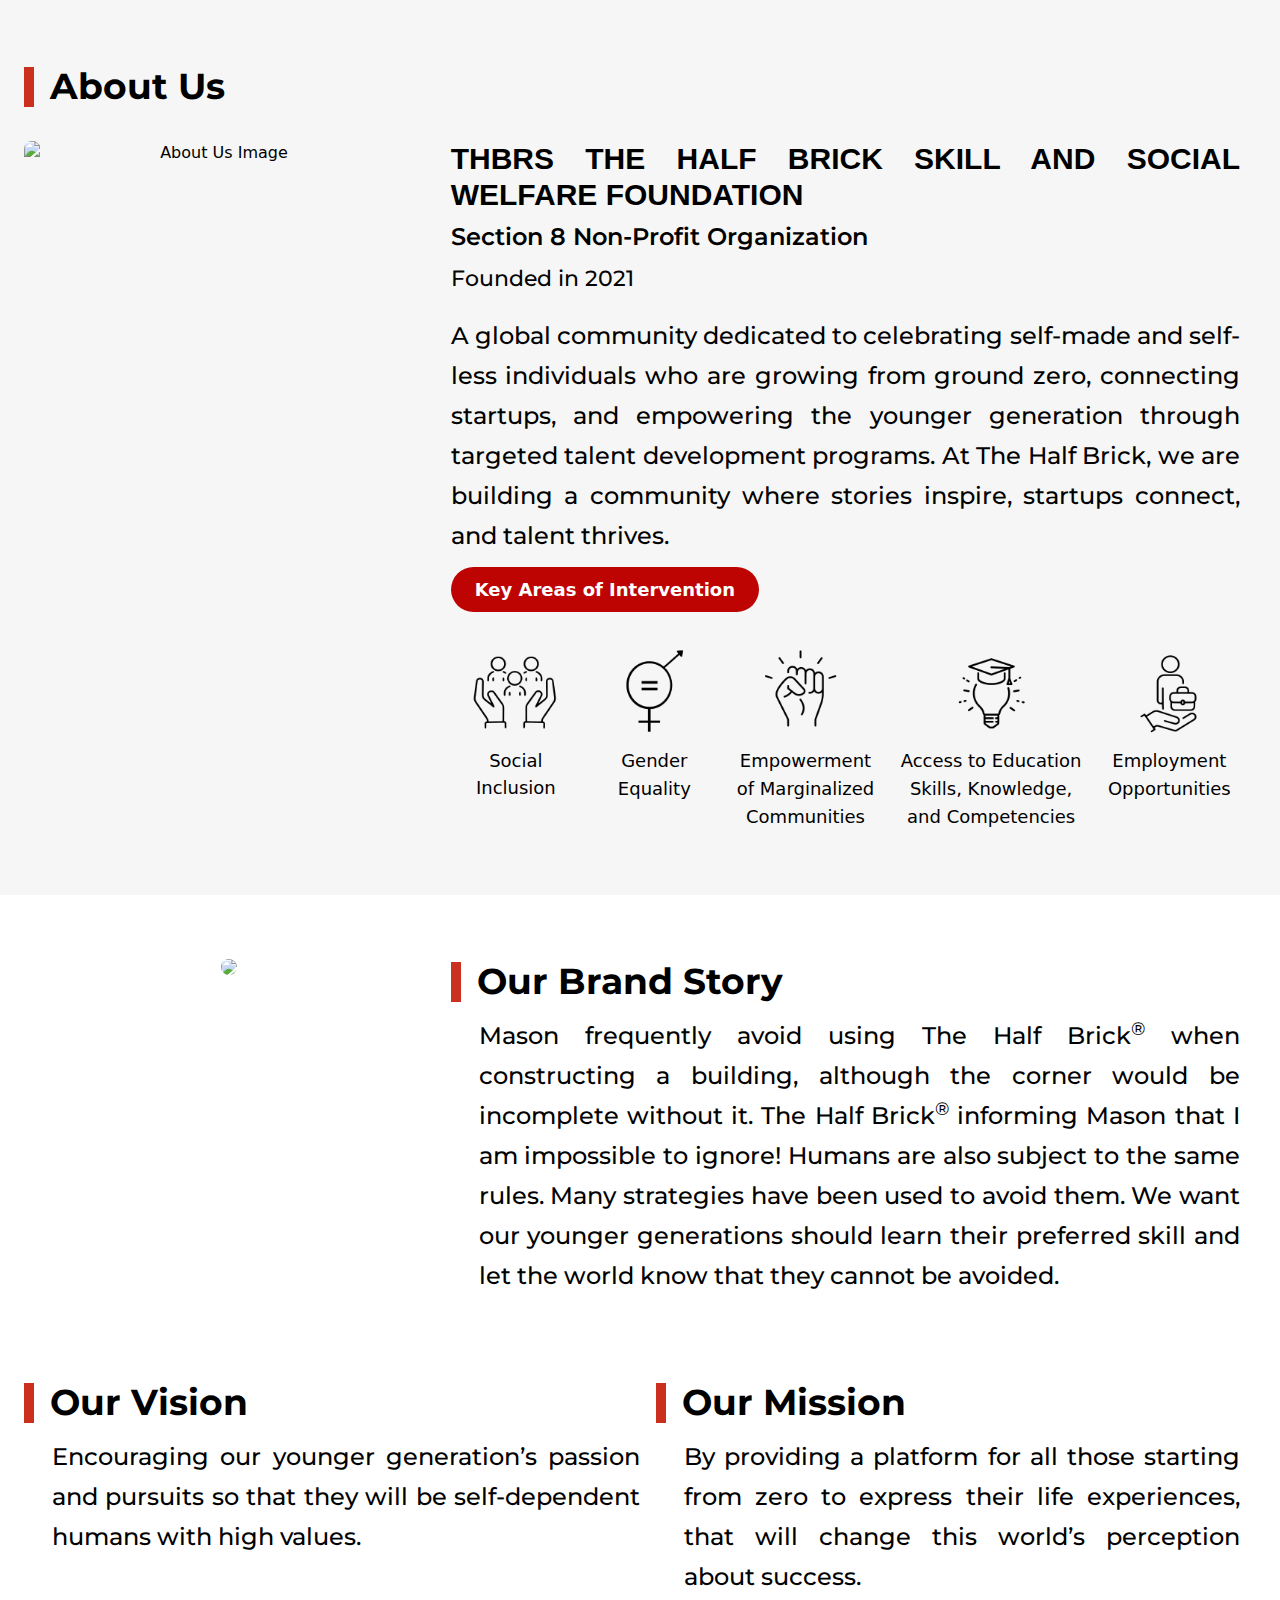
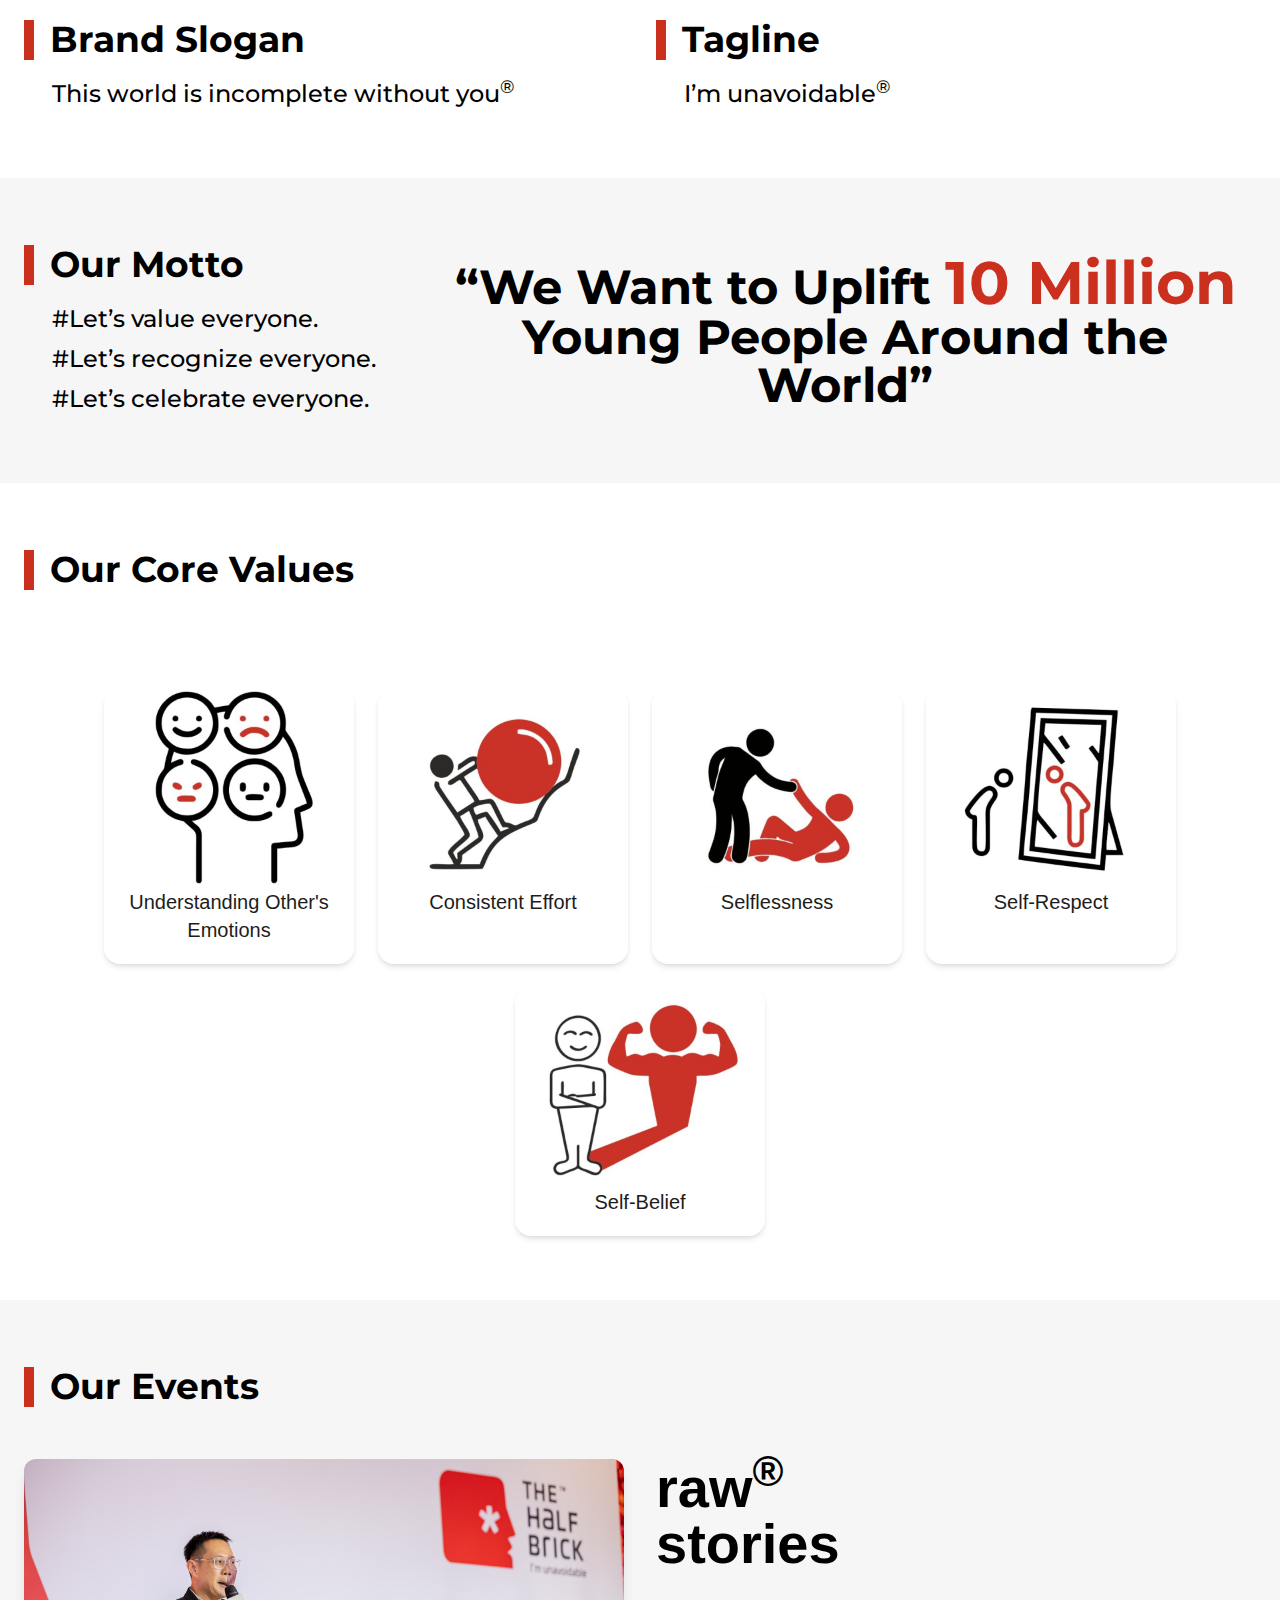
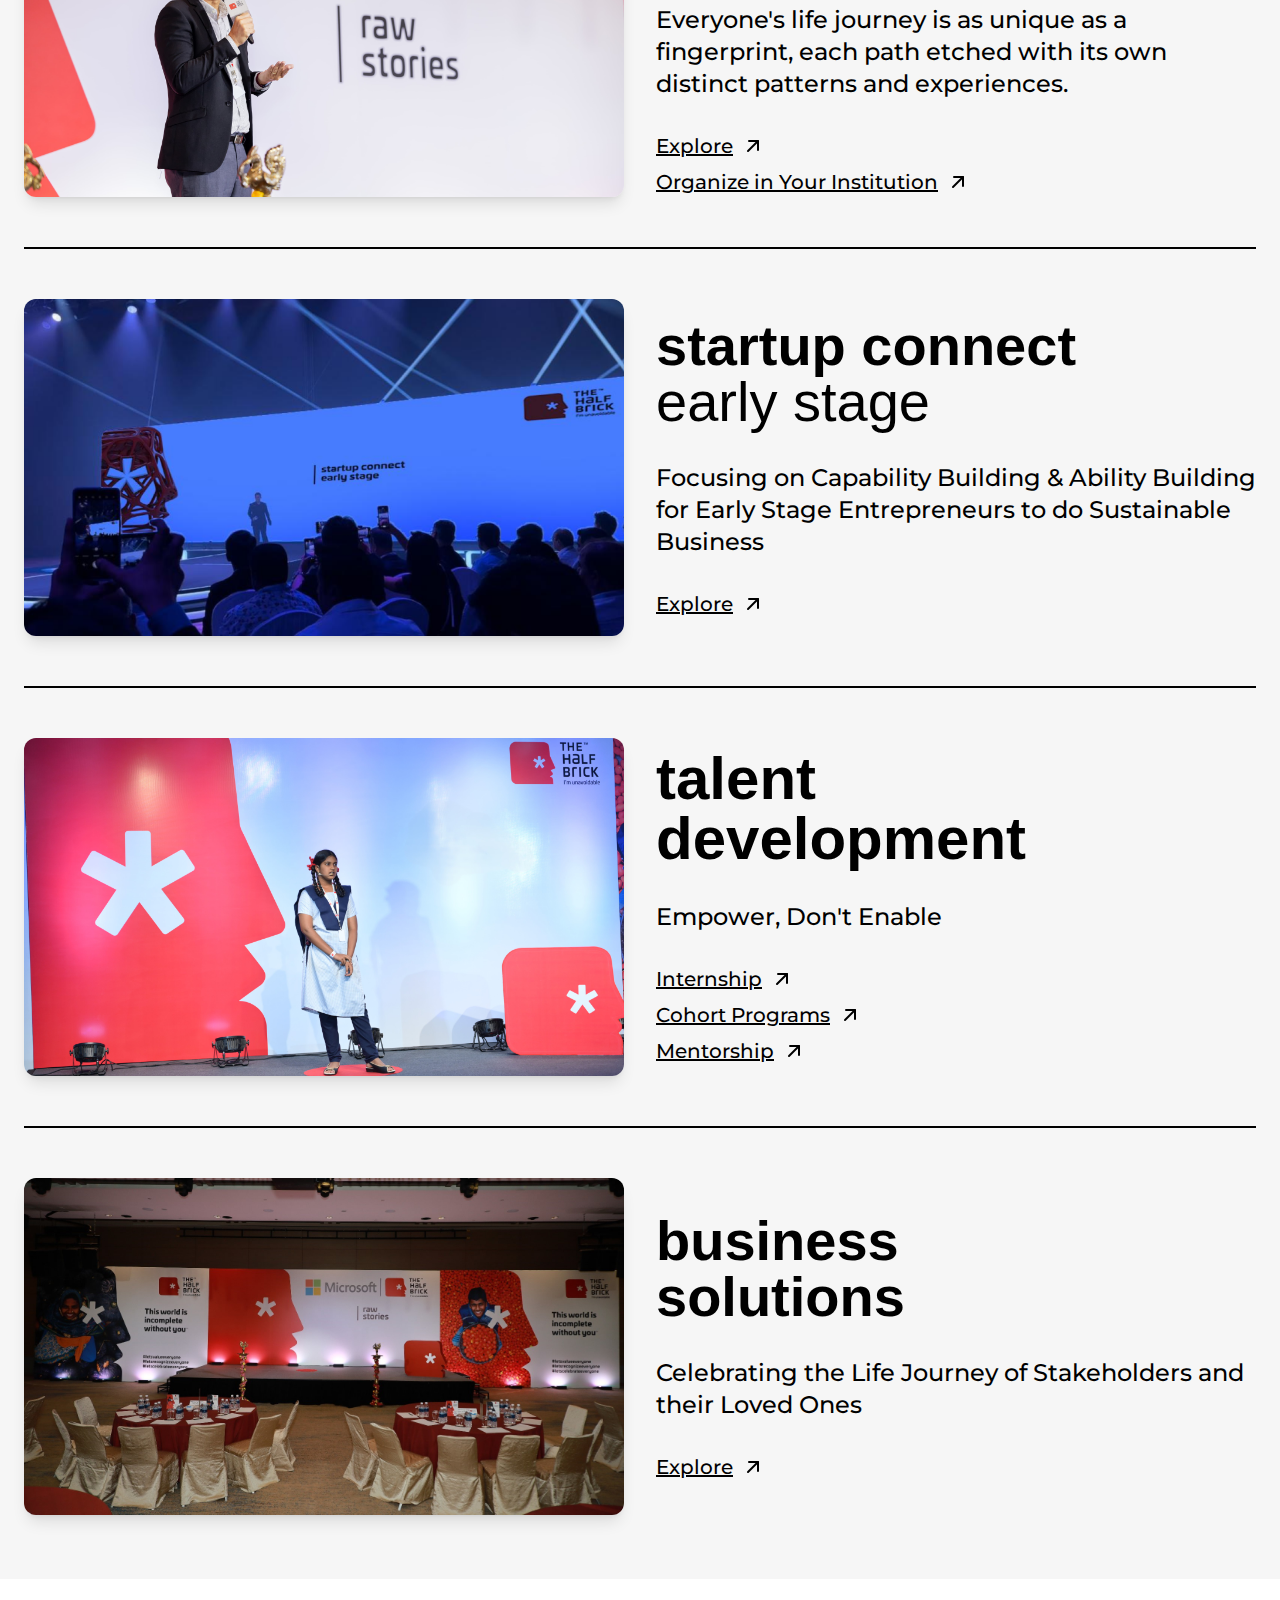
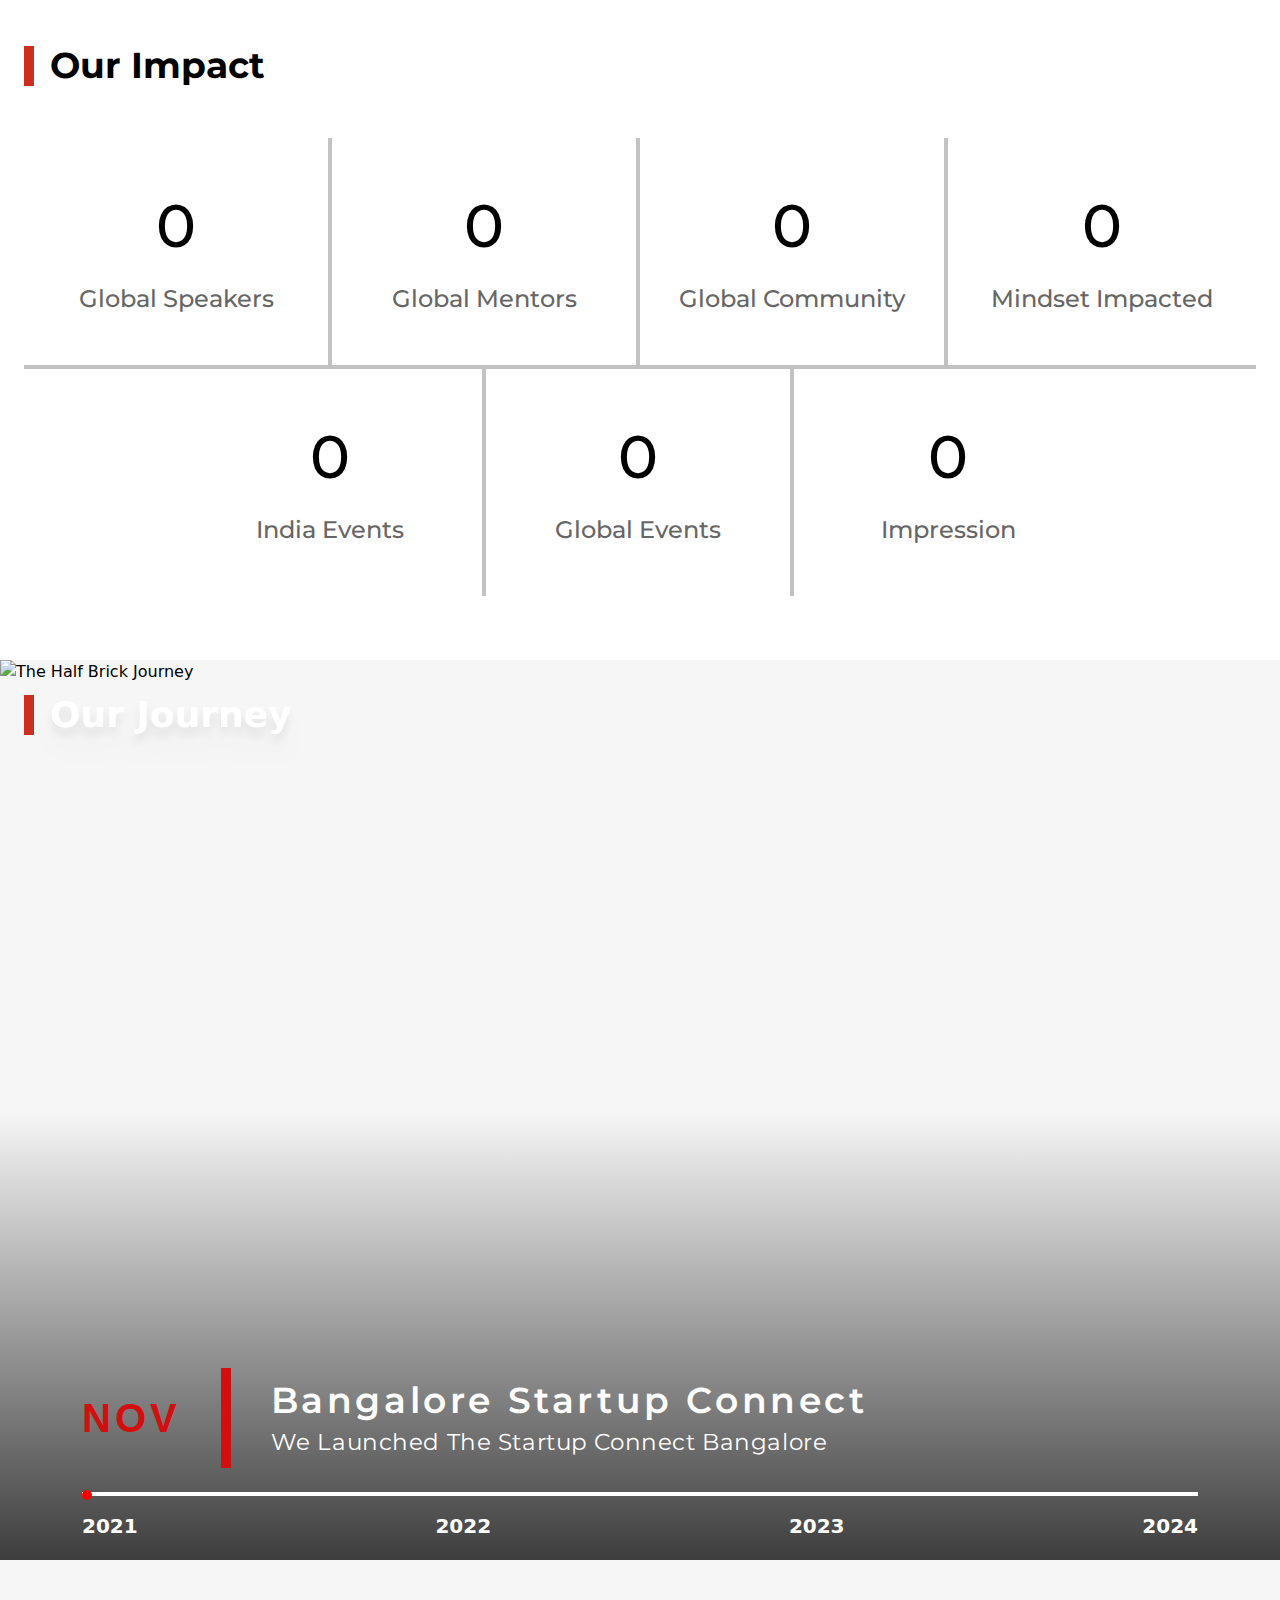
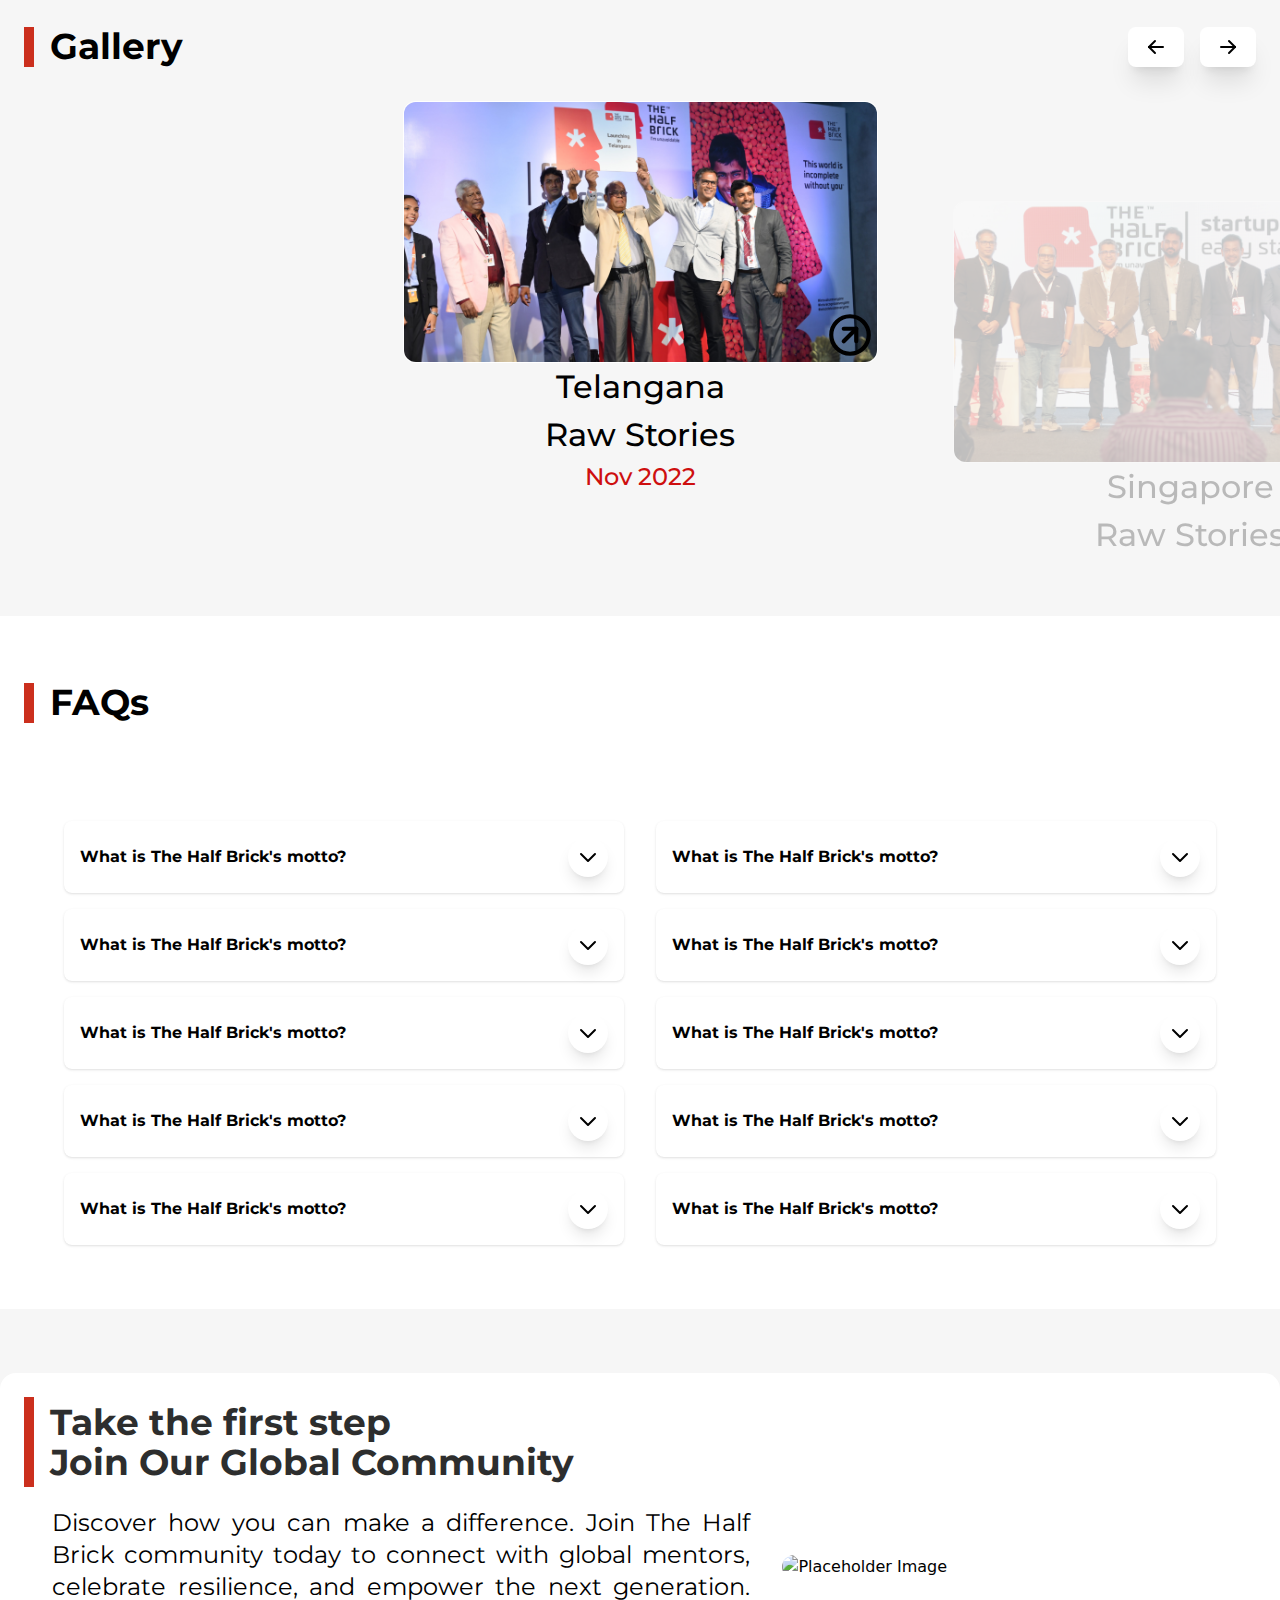
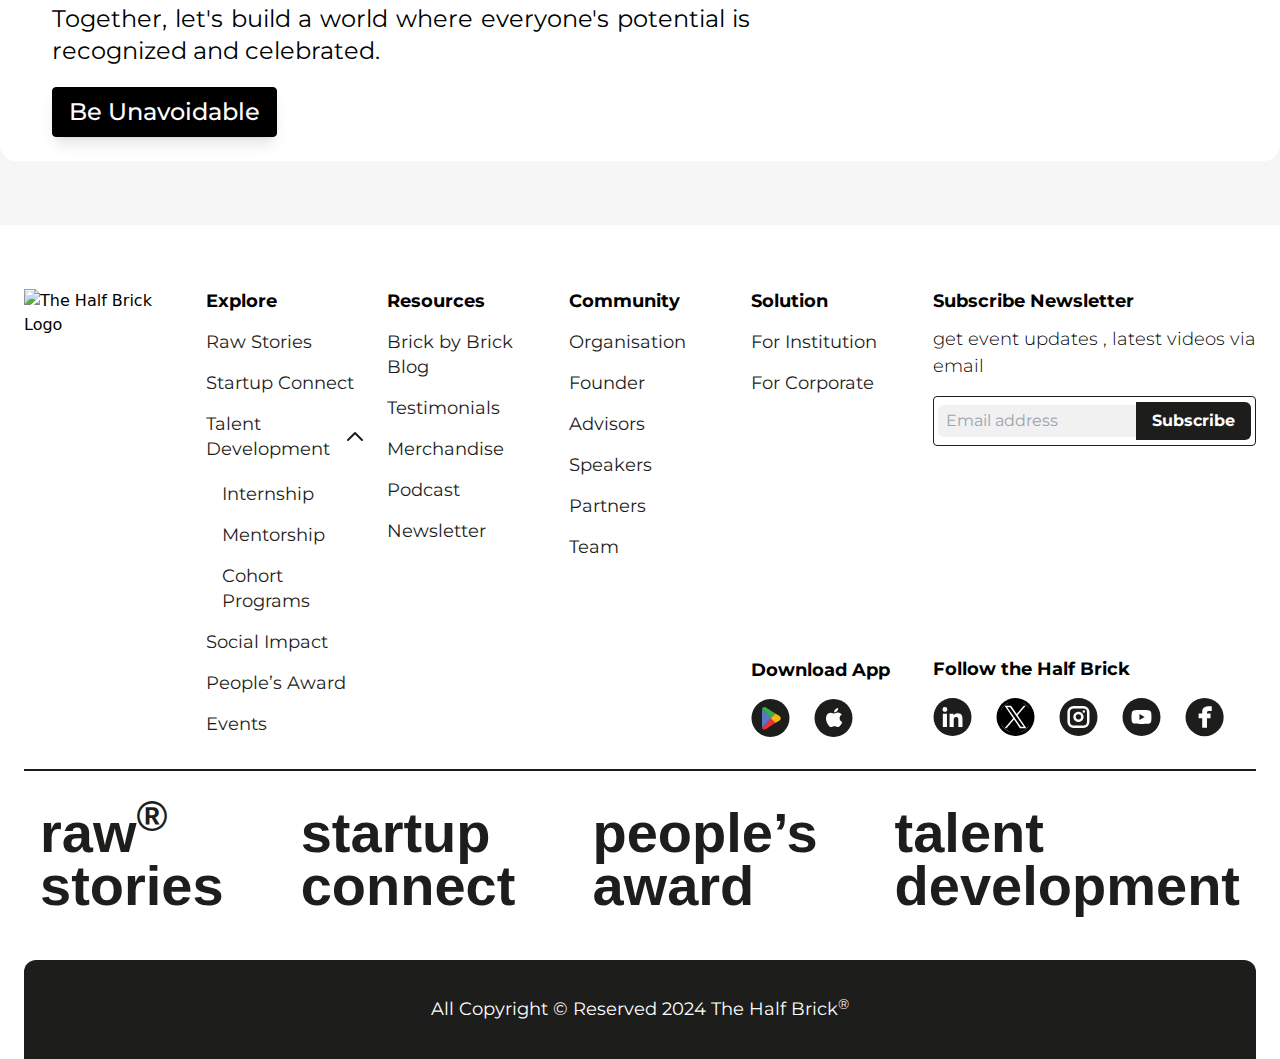
==== commit fc179b0f: "update font" ====
--- a/index.html
+++ b/index.html
@@ -6,6 +6,9 @@
     <meta name="viewport" content="width=device-width, initial-scale=1.0">
     <link href="./output.css" rel="stylesheet">
     <link href="./style.css" rel="stylesheet">
+    <style>
+        @import url('https://fonts.googleapis.com/css2?family=Montserrat:ital,wght@0,100..900;1,100..900&display=swap');
+    </style>
 </head>
 
 <body class=" mx-auto bg-[#f6f6f6]">
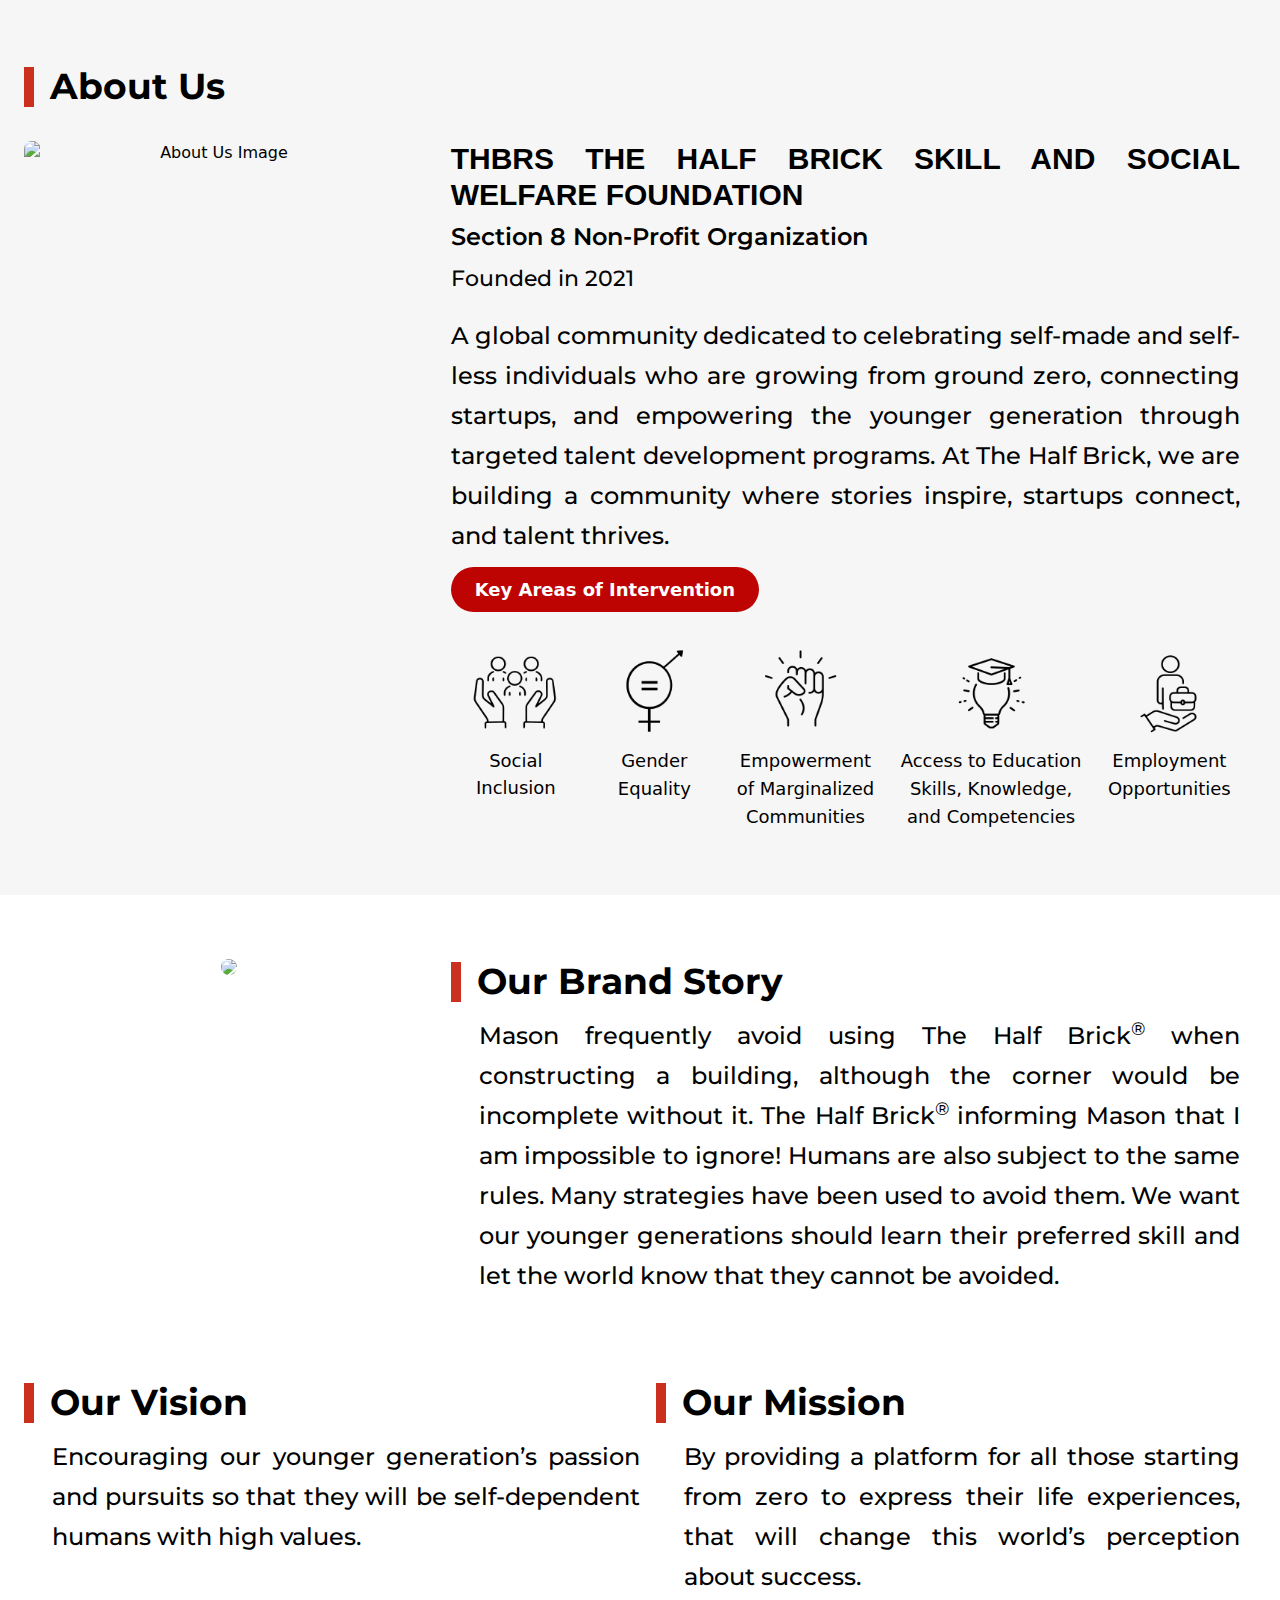
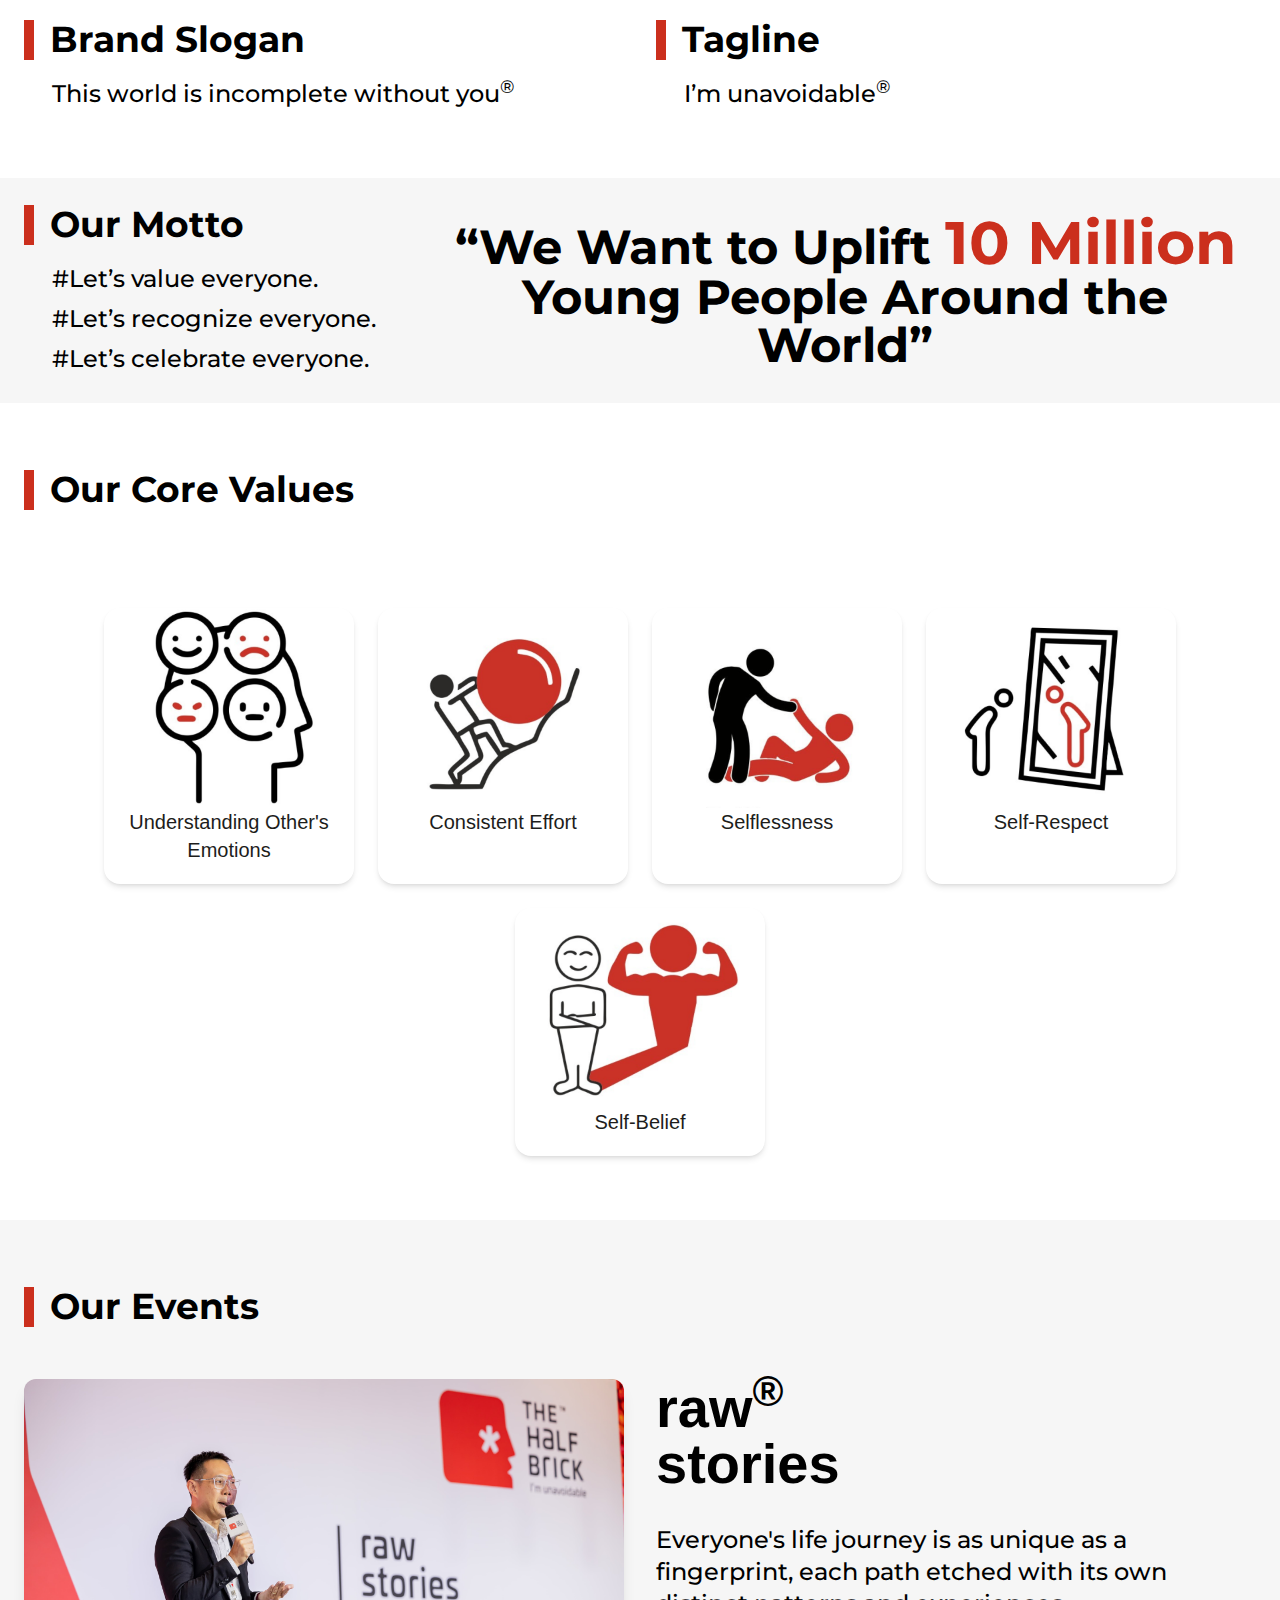
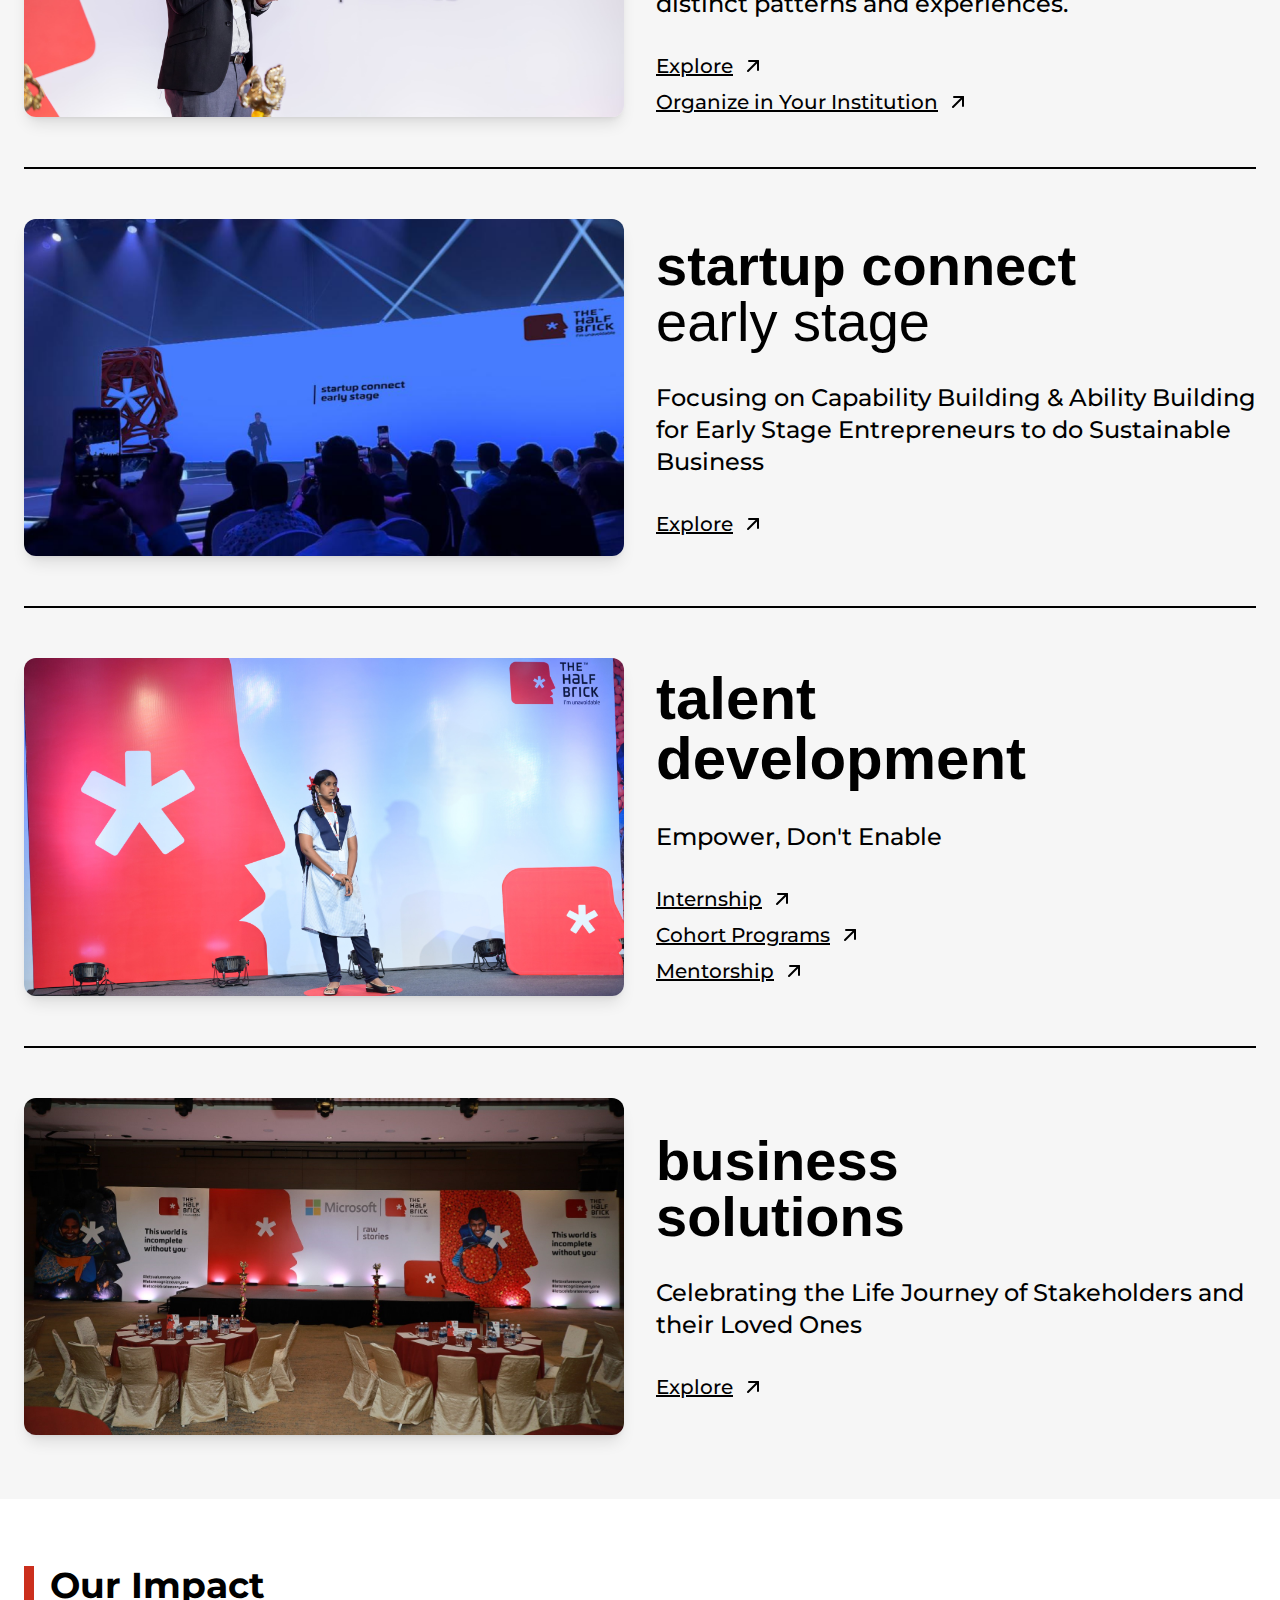
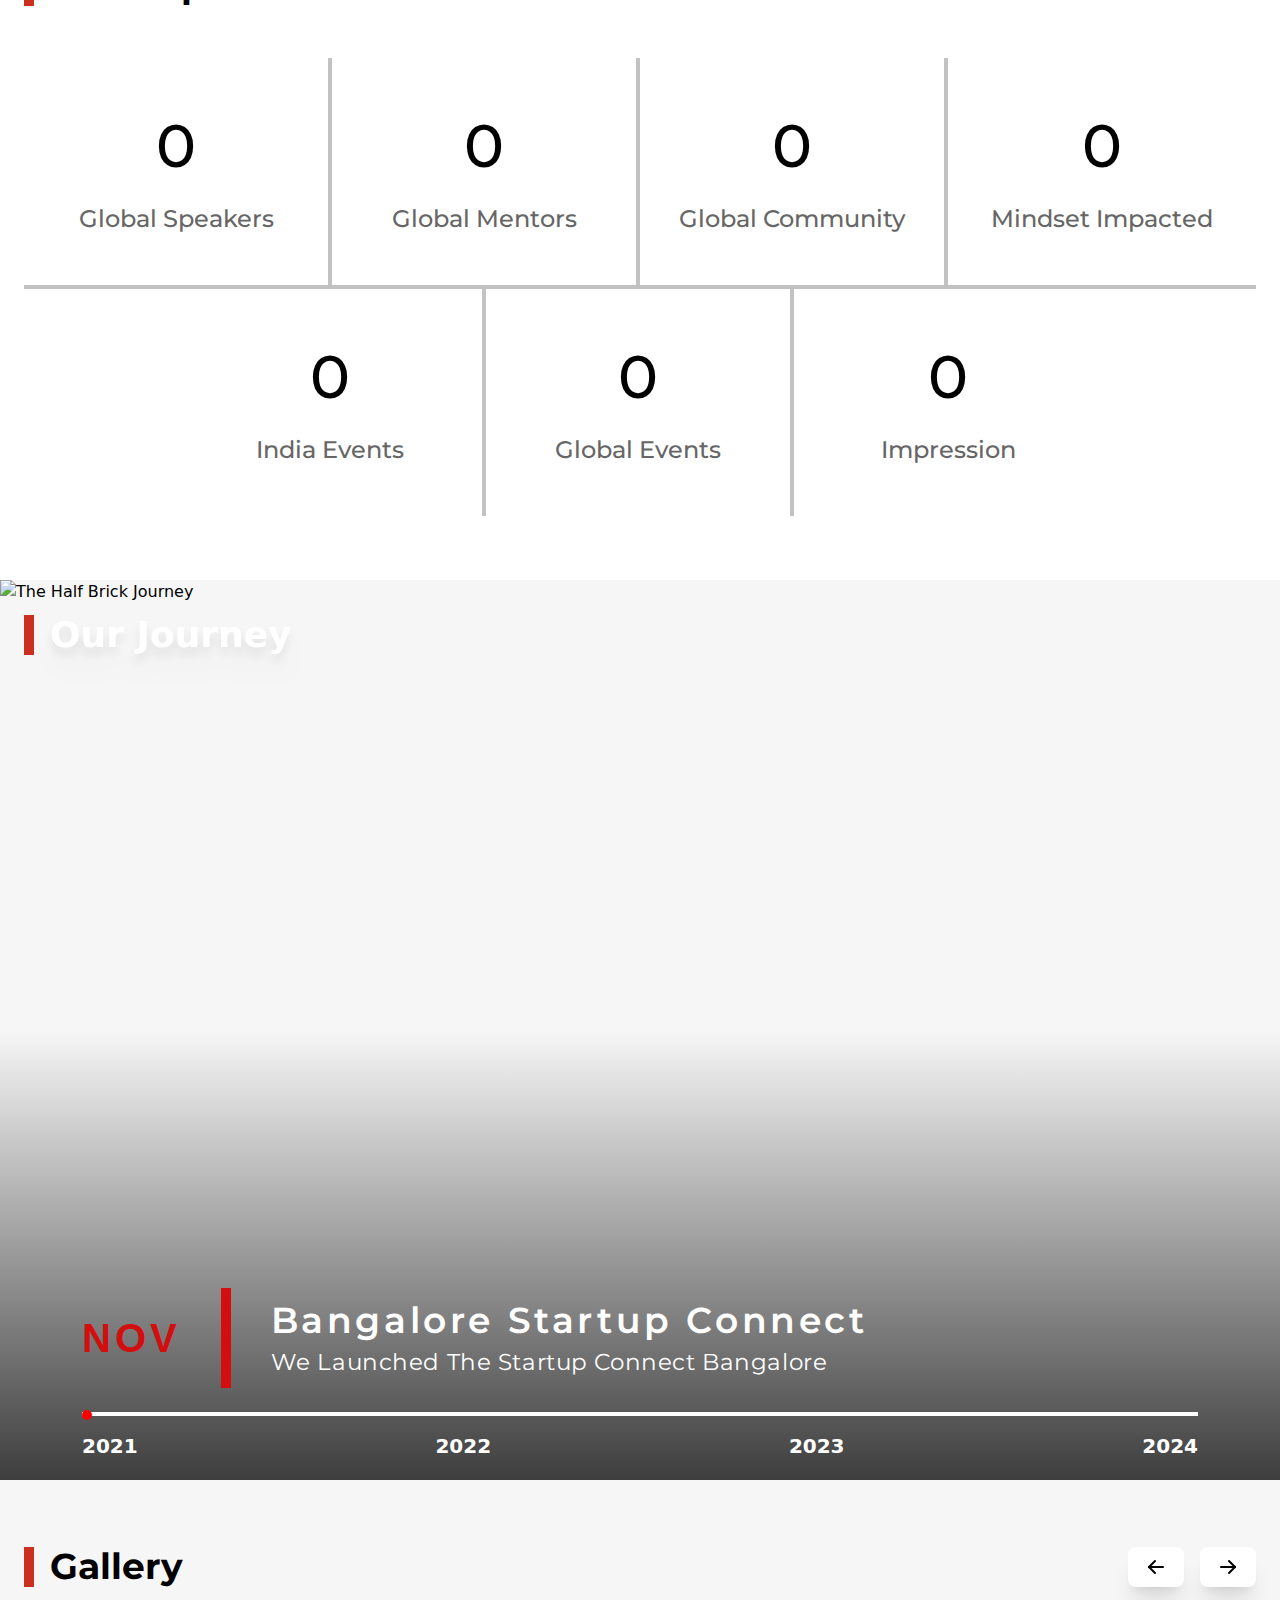
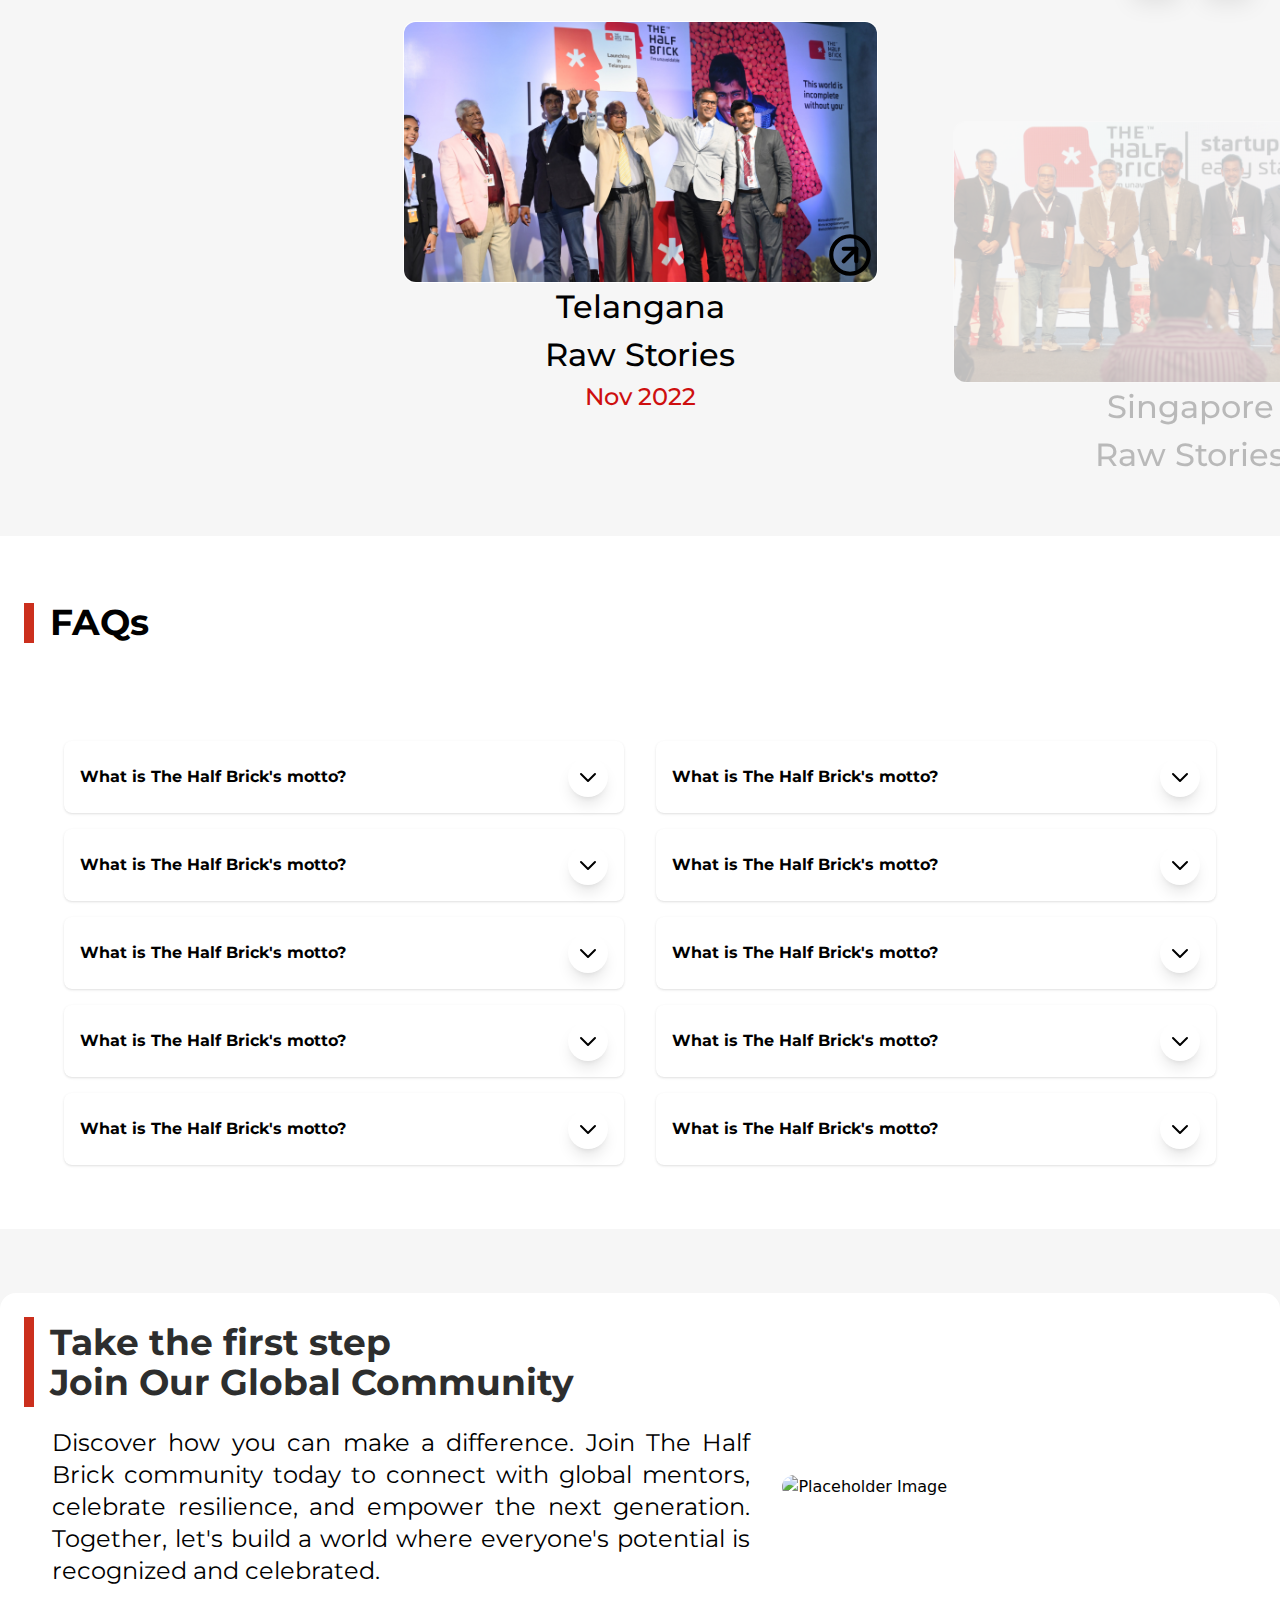
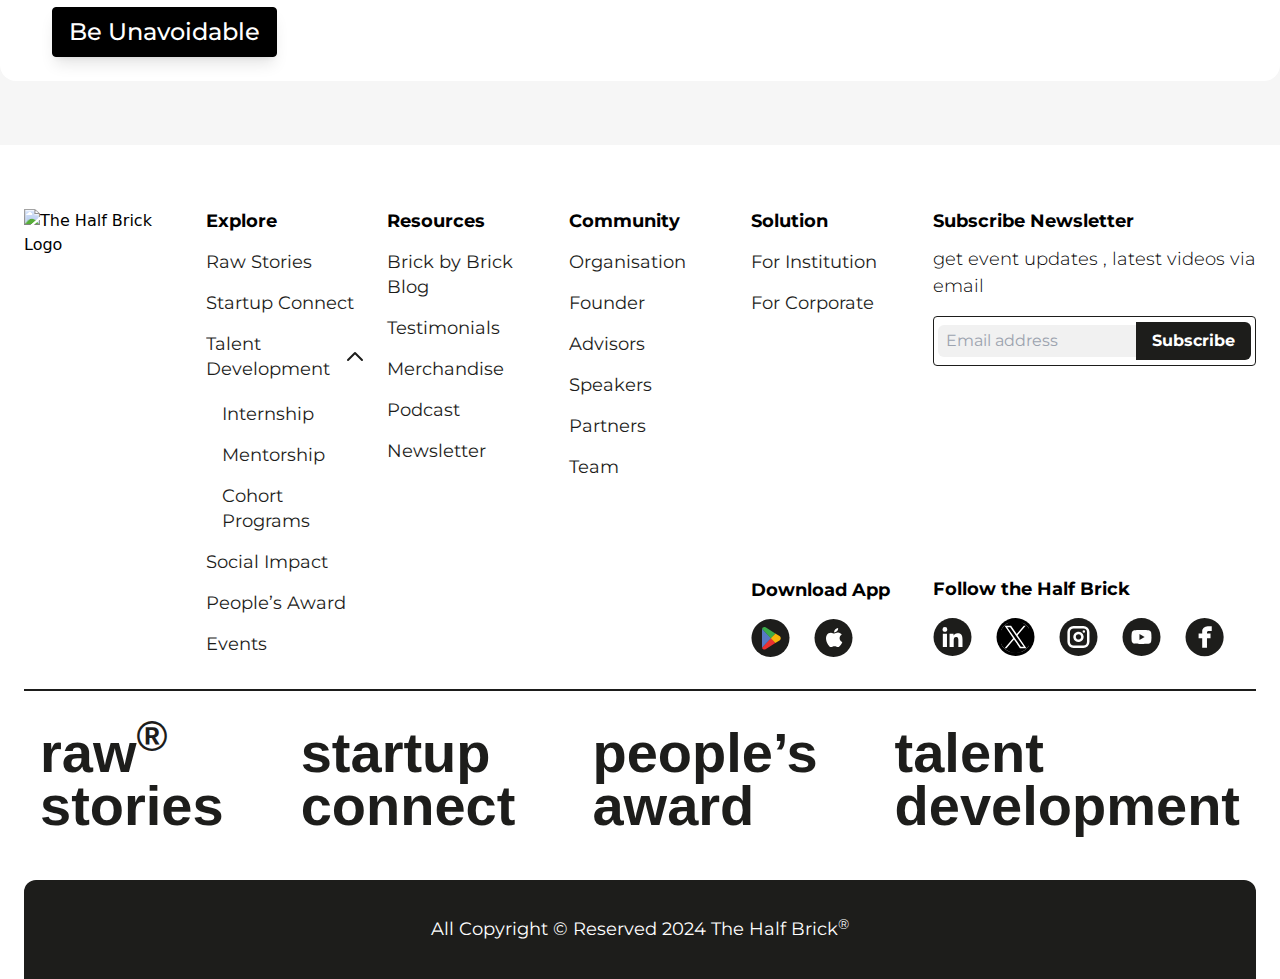
==== commit 5e250b59: "update fonts size" ====
--- a/index.html
+++ b/index.html
@@ -206,7 +206,7 @@
         </div>
     </section>
 
-    <section class="container mx-auto px-6 py-16">
+    <section class="container mx-auto px-6 py-6">
         <div class="flex flex-wrap ">
             <div class="w-full lg:w-1/3  mb-10 lg:mb-0">
                 <header class="flex justify-start items-center mb-3">
@@ -228,19 +228,19 @@
             <div class="px-0 lg:px-4 w-full lg:w-2/3 flex items-center">
                 <div class="w-full text-center">
                     <span
-                        class="text-black text-xl sm:text-2xl md:text-3xl lg:text-4xl xl:text-5xl font-bold font-['Montserrat'] leading-tight">
+                        class="text-black text-[16px] sm:text-[18px] md:text-3xl lg:text-4xl xl:text-5xl font-bold font-['Montserrat'] leading-tight">
                         “We Want to Uplift
                     </span>
                     <span
-                        class="text-[#cb2f1d] text-2xl sm:text-3xl md:text-4xl lg:text-5xl xl:text-6xl font-bold font-['Montserrat'] leading-tight">
+                        class="text-[#cb2f1d] text-[18px] sm:text-3xl md:text-4xl lg:text-5xl xl:text-6xl font-bold font-['Montserrat'] leading-tight">
                         10 Million
                     </span>
                     <span
-                        class="text-[#cb2f1d] text-2xl sm:text-3xl md:text-4xl lg:text-5xl xl:text-6xl font-bold font-['Montserrat'] leading-tight">
+                        class="text-[#cb2f1d] text-[18px] sm:text-3xl md:text-4xl lg:text-5xl xl:text-6xl font-bold font-['Montserrat'] leading-tight">
                         <br />
                     </span>
                     <span
-                        class="text-black text-xl sm:text-2xl md:text-3xl lg:text-4xl xl:text-5xl font-bold font-['Montserrat'] leading-tight">
+                        class="text-black text-[16px] sm:text-[18px] md:text-3xl lg:text-4xl xl:text-5xl font-bold font-['Montserrat'] leading-tight">
                         Young People Around the World”
                     </span>
                 </div>
--- a/output.css
+++ b/output.css
@@ -1351,11 +1351,6 @@
   font-family: Univia Pro, sans-serif;
 }
 
-.text-2xl {
-  font-size: 1.5rem;
-  line-height: 2rem;
-}
-
 .text-3xl {
   font-size: 1.875rem;
   line-height: 2.25rem;
@@ -1591,15 +1586,15 @@
   box-shadow: var(--tw-ring-offset-shadow, 0 0 #0000), var(--tw-ring-shadow, 0 0 #0000), var(--tw-shadow);
 }
 
+.shadow-md {
+  --tw-shadow: 0 4px 6px -1px rgb(0 0 0 / 0.1), 0 2px 4px -2px rgb(0 0 0 / 0.1);
+  --tw-shadow-colored: 0 4px 6px -1px var(--tw-shadow-color), 0 2px 4px -2px var(--tw-shadow-color);
+  box-shadow: var(--tw-ring-offset-shadow, 0 0 #0000), var(--tw-ring-shadow, 0 0 #0000), var(--tw-shadow);
+}
+
 .shadow-xl {
   --tw-shadow: 0 20px 25px -5px rgb(0 0 0 / 0.1), 0 8px 10px -6px rgb(0 0 0 / 0.1);
   --tw-shadow-colored: 0 20px 25px -5px var(--tw-shadow-color), 0 8px 10px -6px var(--tw-shadow-color);
-  box-shadow: var(--tw-ring-offset-shadow, 0 0 #0000), var(--tw-ring-shadow, 0 0 #0000), var(--tw-shadow);
-}
-
-.shadow-md {
-  --tw-shadow: 0 4px 6px -1px rgb(0 0 0 / 0.1), 0 2px 4px -2px rgb(0 0 0 / 0.1);
-  --tw-shadow-colored: 0 4px 6px -1px var(--tw-shadow-color), 0 2px 4px -2px var(--tw-shadow-color);
   box-shadow: var(--tw-ring-offset-shadow, 0 0 #0000), var(--tw-ring-shadow, 0 0 #0000), var(--tw-shadow);
 }
 
@@ -1678,24 +1673,6 @@
   color: rgb(255 255 255 / var(--tw-text-opacity));
 }
 
-.hover\:shadow-xl:hover {
-  --tw-shadow: 0 20px 25px -5px rgb(0 0 0 / 0.1), 0 8px 10px -6px rgb(0 0 0 / 0.1);
-  --tw-shadow-colored: 0 20px 25px -5px var(--tw-shadow-color), 0 8px 10px -6px var(--tw-shadow-color);
-  box-shadow: var(--tw-ring-offset-shadow, 0 0 #0000), var(--tw-ring-shadow, 0 0 #0000), var(--tw-shadow);
-}
-
-.hover\:shadow:hover {
-  --tw-shadow: 0 1px 3px 0 rgb(0 0 0 / 0.1), 0 1px 2px -1px rgb(0 0 0 / 0.1);
-  --tw-shadow-colored: 0 1px 3px 0 var(--tw-shadow-color), 0 1px 2px -1px var(--tw-shadow-color);
-  box-shadow: var(--tw-ring-offset-shadow, 0 0 #0000), var(--tw-ring-shadow, 0 0 #0000), var(--tw-shadow);
-}
-
-.hover\:shadow-lg:hover {
-  --tw-shadow: 0 10px 15px -3px rgb(0 0 0 / 0.1), 0 4px 6px -4px rgb(0 0 0 / 0.1);
-  --tw-shadow-colored: 0 10px 15px -3px var(--tw-shadow-color), 0 4px 6px -4px var(--tw-shadow-color);
-  box-shadow: var(--tw-ring-offset-shadow, 0 0 #0000), var(--tw-ring-shadow, 0 0 #0000), var(--tw-shadow);
-}
-
 .hover\:shadow-md:hover {
   --tw-shadow: 0 4px 6px -1px rgb(0 0 0 / 0.1), 0 2px 4px -2px rgb(0 0 0 / 0.1);
   --tw-shadow-colored: 0 4px 6px -1px var(--tw-shadow-color), 0 2px 4px -2px var(--tw-shadow-color);
@@ -1777,9 +1754,30 @@
     align-items: center;
   }
 
-  .sm\:text-2xl {
-    font-size: 1.5rem;
-    line-height: 2rem;
+  .sm\:text-4xl {
+    font-size: 2.25rem;
+    line-height: 2.5rem;
+  }
+
+  .sm\:text-\[18px\] {
+    font-size: 18px;
+  }
+
+  .sm\:text-\[21px\] {
+    font-size: 21px;
+  }
+
+  .sm\:text-\[24px\] {
+    font-size: 24px;
+  }
+
+  .sm\:text-\[32px\] {
+    font-size: 32px;
+  }
+
+  .sm\:text-base {
+    font-size: 1rem;
+    line-height: 1.5rem;
   }
 
   .sm\:text-3xl {
@@ -1787,28 +1785,6 @@
     line-height: 2.25rem;
   }
 
-  .sm\:text-4xl {
-    font-size: 2.25rem;
-    line-height: 2.5rem;
-  }
-
-  .sm\:text-\[18px\] {
-    font-size: 18px;
-  }
-
-  .sm\:text-\[24px\] {
-    font-size: 24px;
-  }
-
-  .sm\:text-\[32px\] {
-    font-size: 32px;
-  }
-
-  .sm\:text-base {
-    font-size: 1rem;
-    line-height: 1.5rem;
-  }
-
   .sm\:leading-7 {
     line-height: 1.75rem;
   }
@@ -1916,42 +1892,50 @@
     padding-top: 61px;
   }
 
+  .md\:text-4xl {
+    font-size: 2.25rem;
+    line-height: 2.5rem;
+  }
+
+  .md\:text-5xl {
+    font-size: 3rem;
+    line-height: 1;
+  }
+
+  .md\:text-\[18px\] {
+    font-size: 18px;
+  }
+
+  .md\:text-\[21px\] {
+    font-size: 21px;
+  }
+
+  .md\:text-\[23px\] {
+    font-size: 23px;
+  }
+
+  .md\:text-\[24px\] {
+    font-size: 24px;
+  }
+
+  .md\:text-\[40px\] {
+    font-size: 40px;
+  }
+
+  .md\:text-\[56px\] {
+    font-size: 56px;
+  }
+
+  .md\:text-xl {
+    font-size: 1.25rem;
+    line-height: 1.75rem;
+  }
+
   .md\:text-3xl {
     font-size: 1.875rem;
     line-height: 2.25rem;
   }
 
-  .md\:text-4xl {
-    font-size: 2.25rem;
-    line-height: 2.5rem;
-  }
-
-  .md\:text-5xl {
-    font-size: 3rem;
-    line-height: 1;
-  }
-
-  .md\:text-\[18px\] {
-    font-size: 18px;
-  }
-
-  .md\:text-\[23px\] {
-    font-size: 23px;
-  }
-
-  .md\:text-\[40px\] {
-    font-size: 40px;
-  }
-
-  .md\:text-\[56px\] {
-    font-size: 56px;
-  }
-
-  .md\:text-xl {
-    font-size: 1.25rem;
-    line-height: 1.75rem;
-  }
-
   .md\:leading-\[52\.50px\] {
     line-height: 52.50px;
   }
@@ -2080,24 +2064,32 @@
     line-height: 2.5rem;
   }
 
+  .lg\:text-6xl {
+    font-size: 3.75rem;
+    line-height: 1;
+  }
+
+  .lg\:text-\[24px\] {
+    font-size: 24px;
+  }
+
+  .lg\:text-\[28px\] {
+    font-size: 28px;
+  }
+
+  .lg\:text-\[56px\] {
+    font-size: 56px;
+  }
+
+  .lg\:text-xl {
+    font-size: 1.25rem;
+    line-height: 1.75rem;
+  }
+
   .lg\:text-5xl {
     font-size: 3rem;
     line-height: 1;
   }
-
-  .lg\:text-6xl {
-    font-size: 3.75rem;
-    line-height: 1;
-  }
-
-  .lg\:text-\[56px\] {
-    font-size: 56px;
-  }
-
-  .lg\:text-xl {
-    font-size: 1.25rem;
-    line-height: 1.75rem;
-  }
 }
 
 @media (min-width: 1280px) {
@@ -2122,6 +2114,23 @@
     line-height: 2rem;
   }
 
+  .xl\:text-\[24px\] {
+    font-size: 24px;
+  }
+
+  .xl\:text-\[28px\] {
+    font-size: 28px;
+  }
+
+  .xl\:text-\[32px\] {
+    font-size: 32px;
+  }
+
+  .xl\:text-xl {
+    font-size: 1.25rem;
+    line-height: 1.75rem;
+  }
+
   .xl\:text-5xl {
     font-size: 3rem;
     line-height: 1;
@@ -2132,15 +2141,6 @@
     line-height: 1;
   }
 
-  .xl\:text-\[24px\] {
-    font-size: 24px;
-  }
-
-  .xl\:text-xl {
-    font-size: 1.25rem;
-    line-height: 1.75rem;
-  }
-
   .xl\:leading-\[40px\] {
     line-height: 40px;
   }
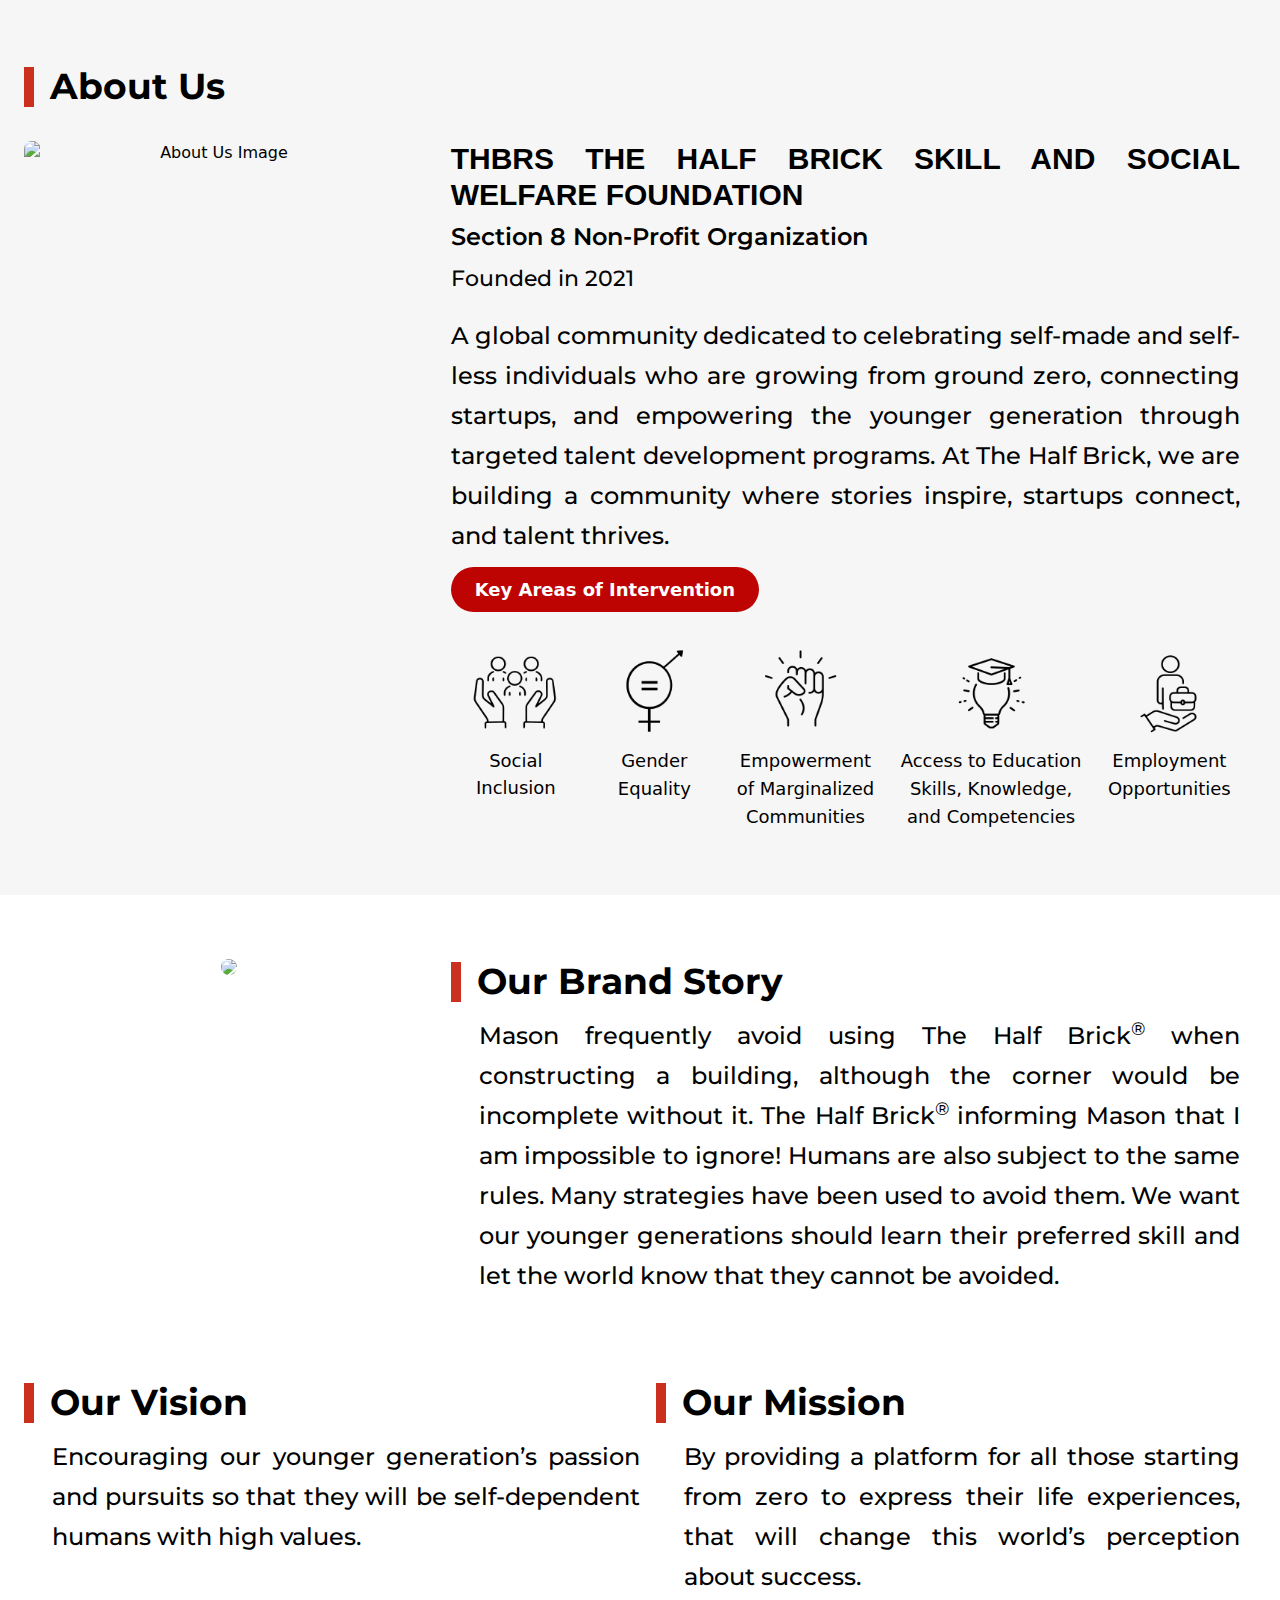
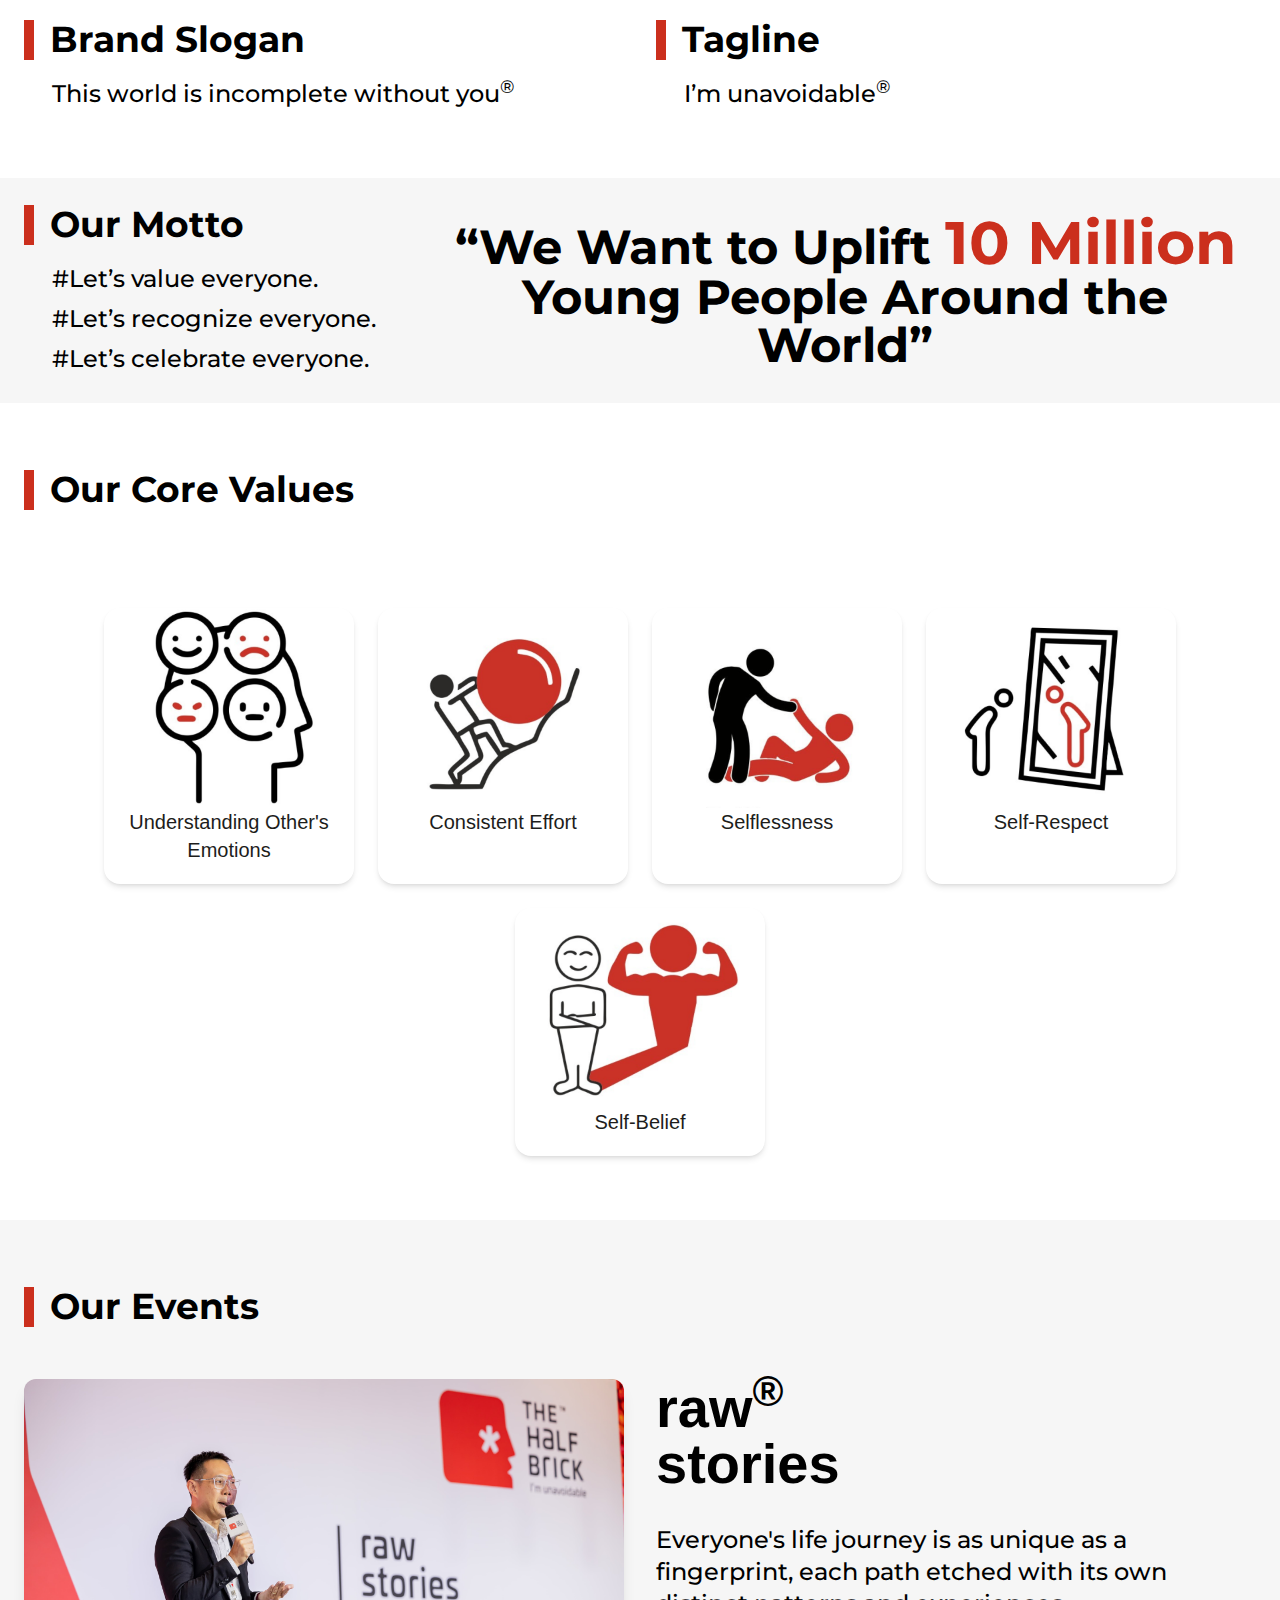
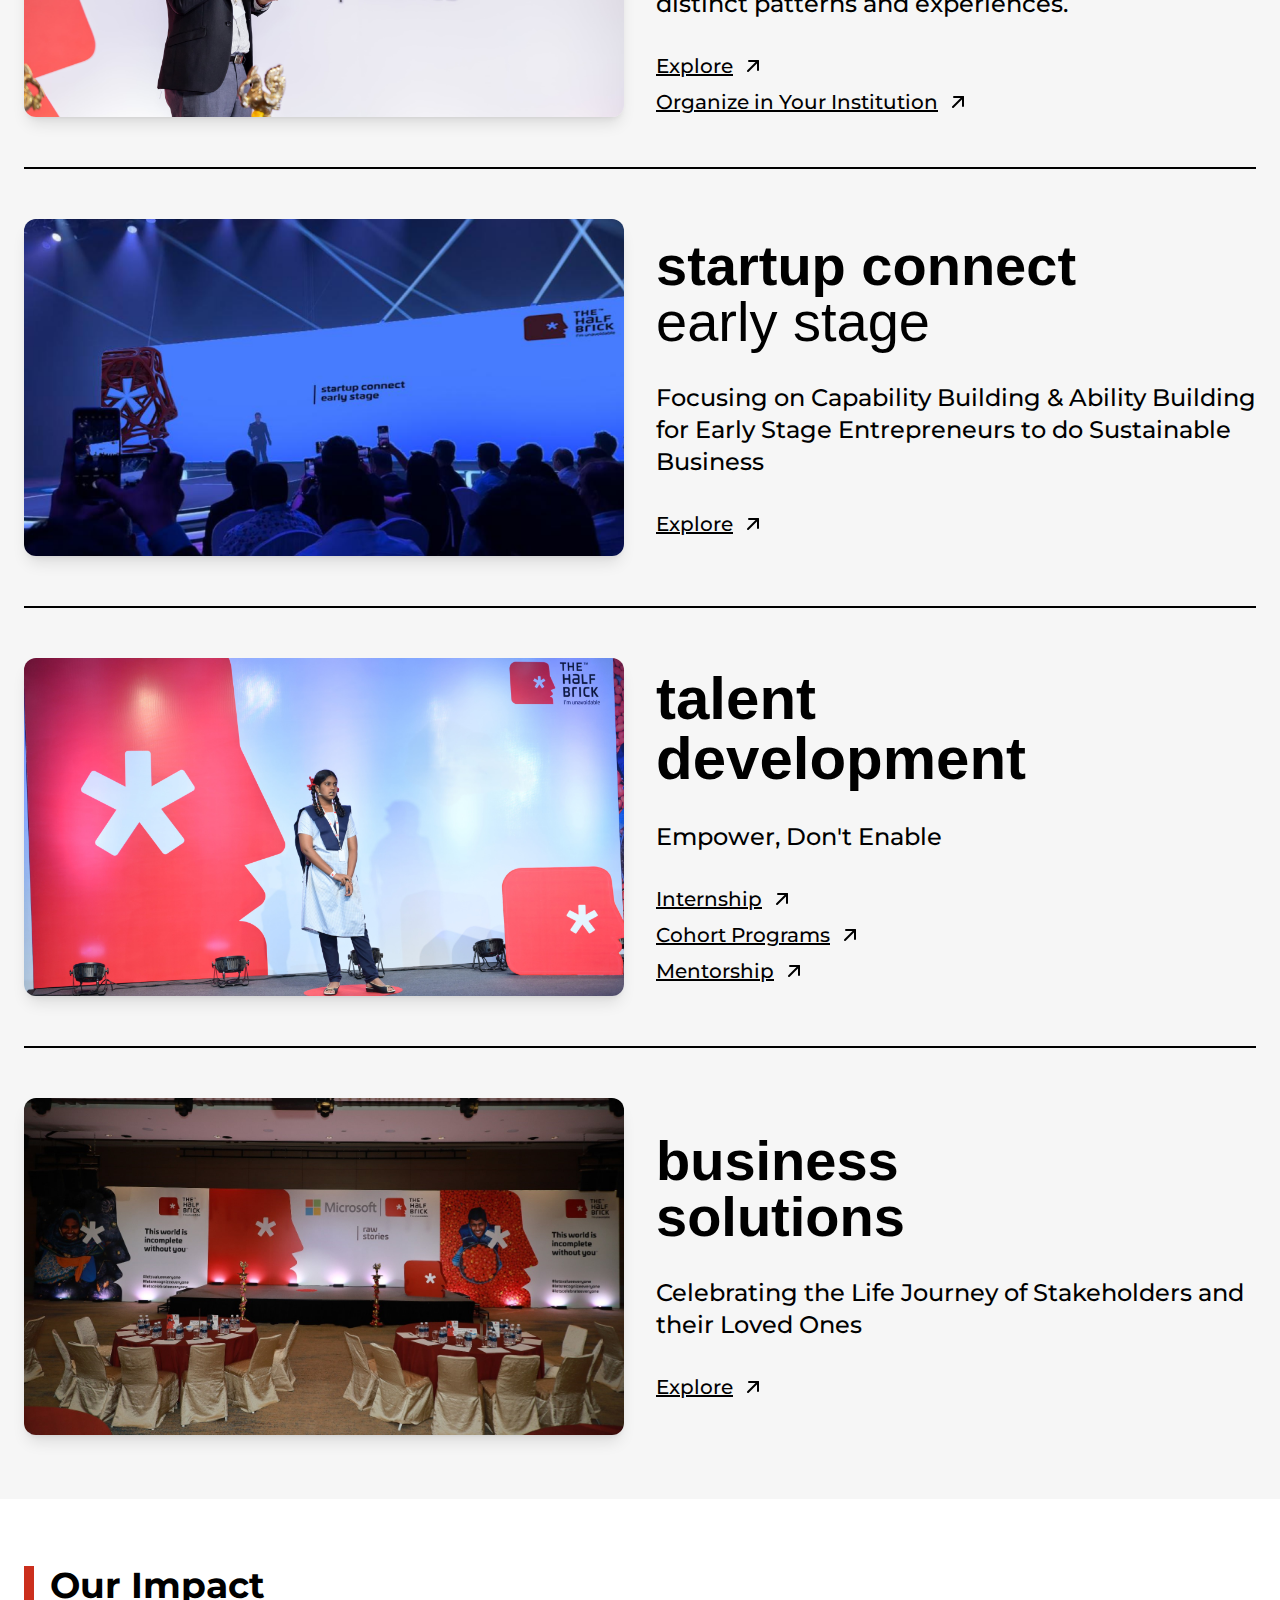
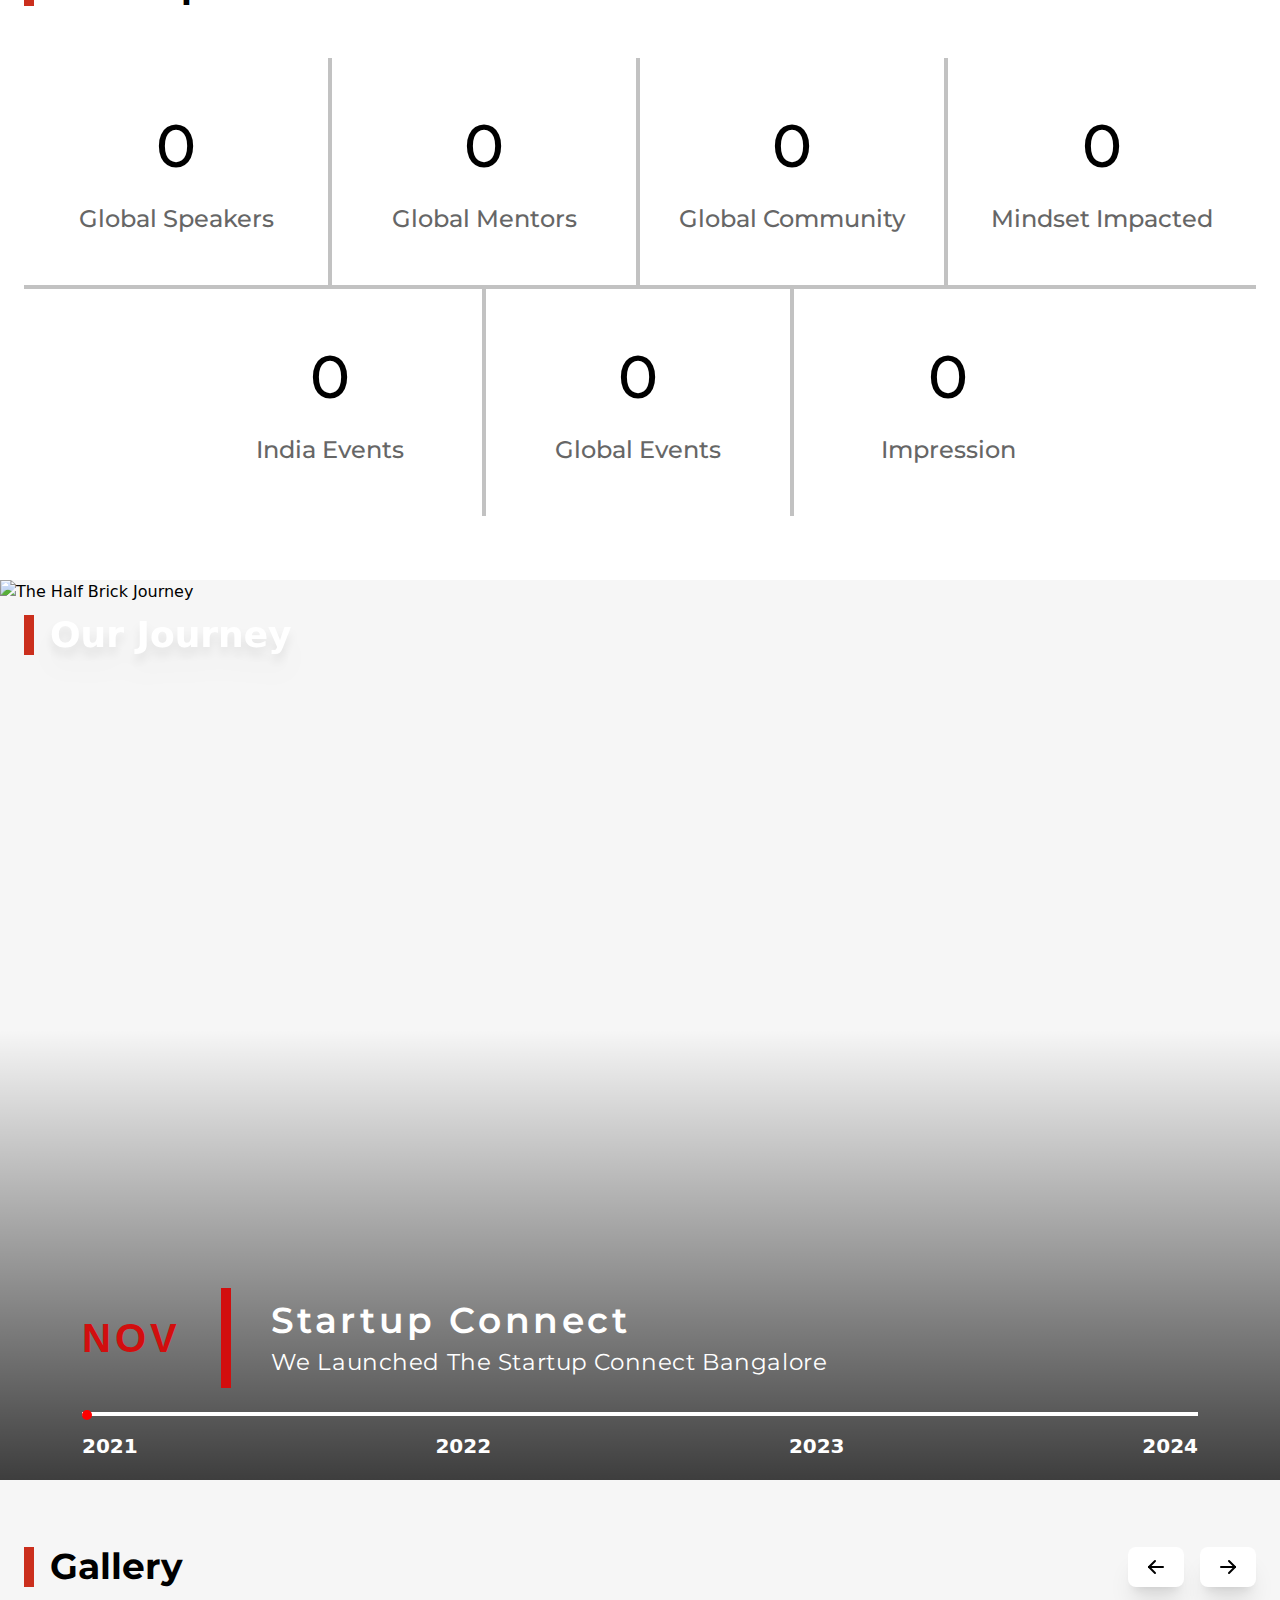
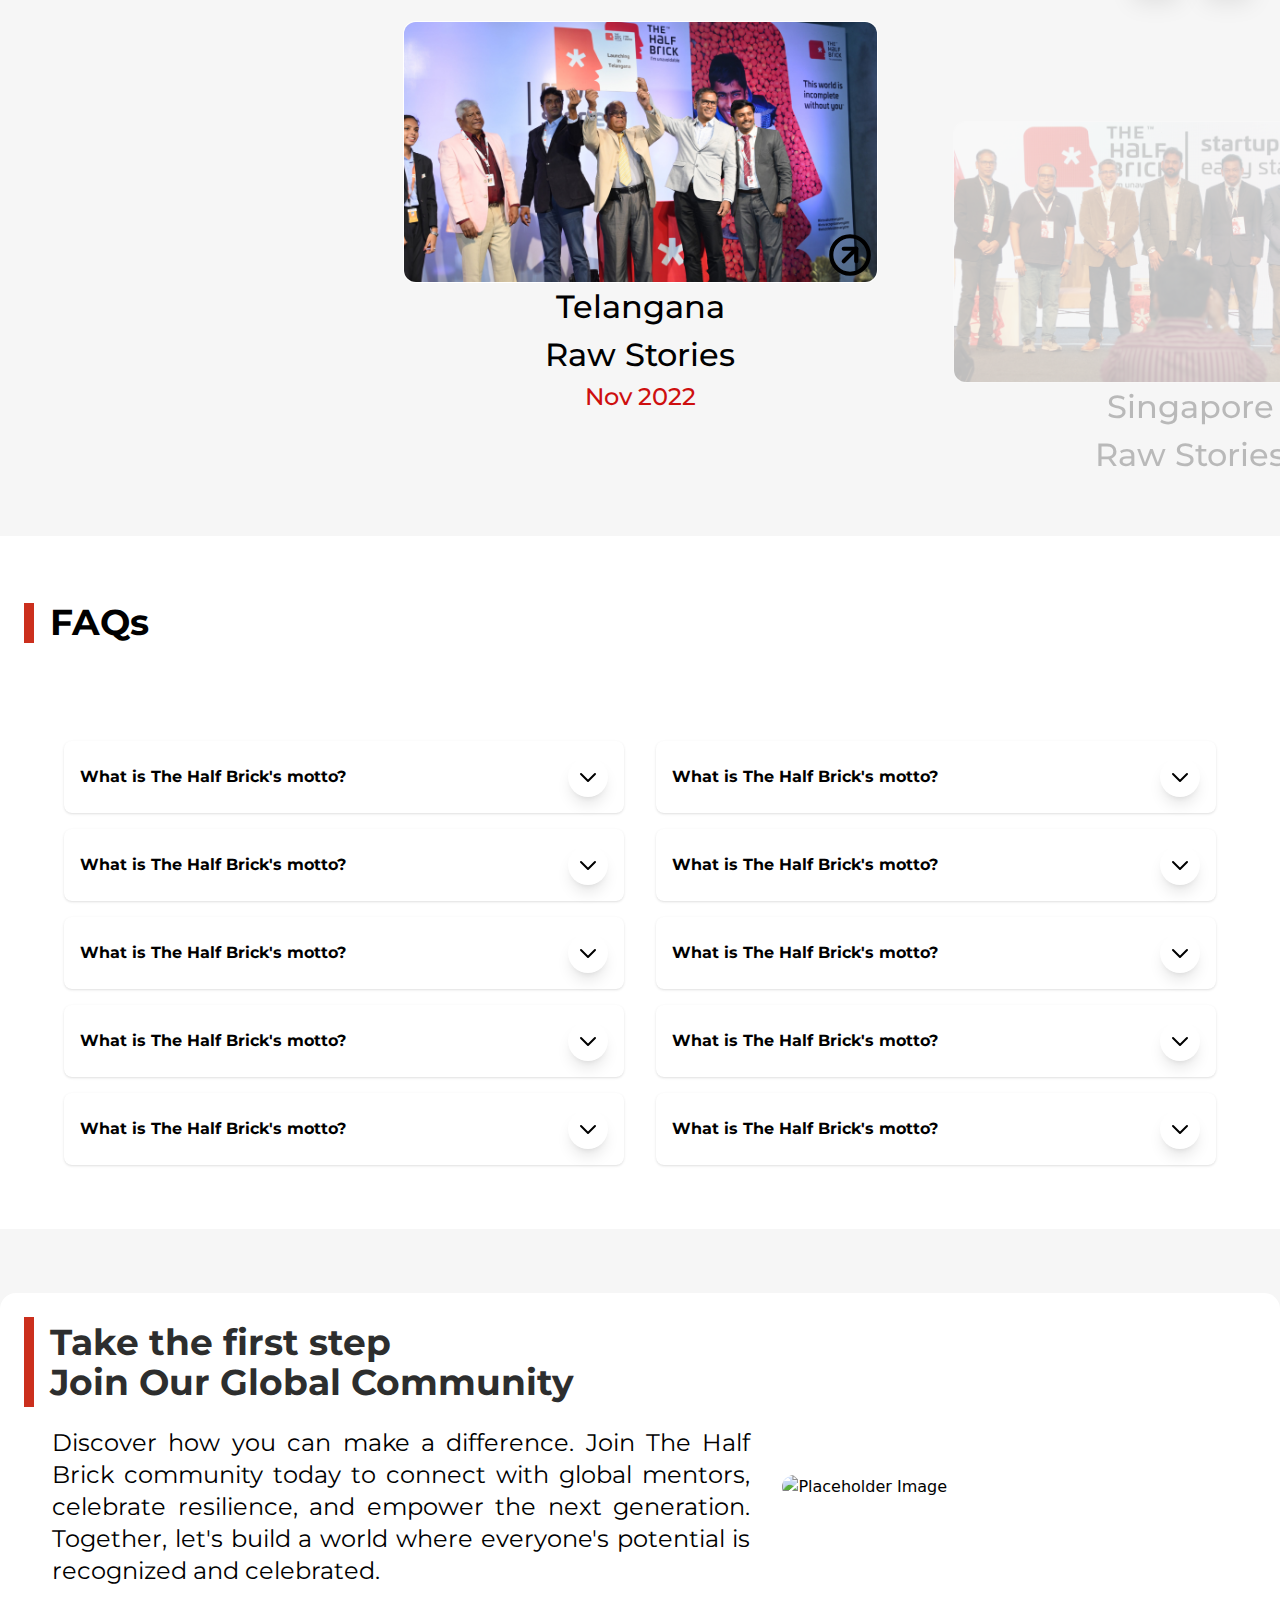
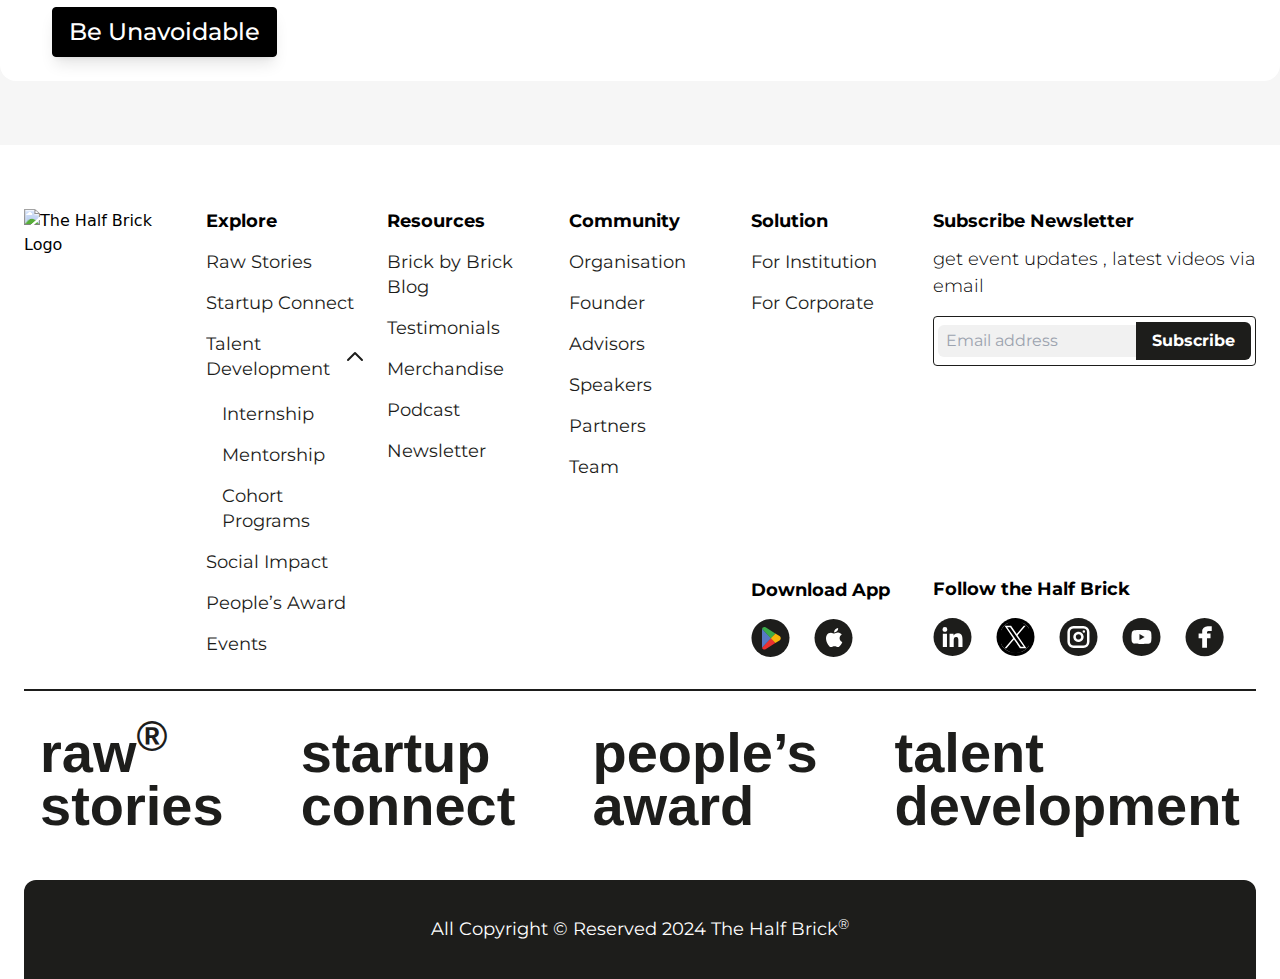
==== commit fae43379: "update our journey section" ====
--- a/index.html
+++ b/index.html
@@ -707,7 +707,7 @@
                             <div class="flex flex-col items-center md:items-start mt-4 md:mt-0">
                                 <div
                                     class="text-white text-[6vw] md:text-4xl font-semibold font-['Montserrat'] capitalize leading-tight tracking-widest journey-title">
-                                    Bangalore Startup Connect
+                                    Startup Connect
                                 </div>
                                 <div
                                     class="text-white text-[4vw] md:text-[23px] font-normal font-['Montserrat'] capitalize leading-tight tracking-wide mt-2 journey-description">
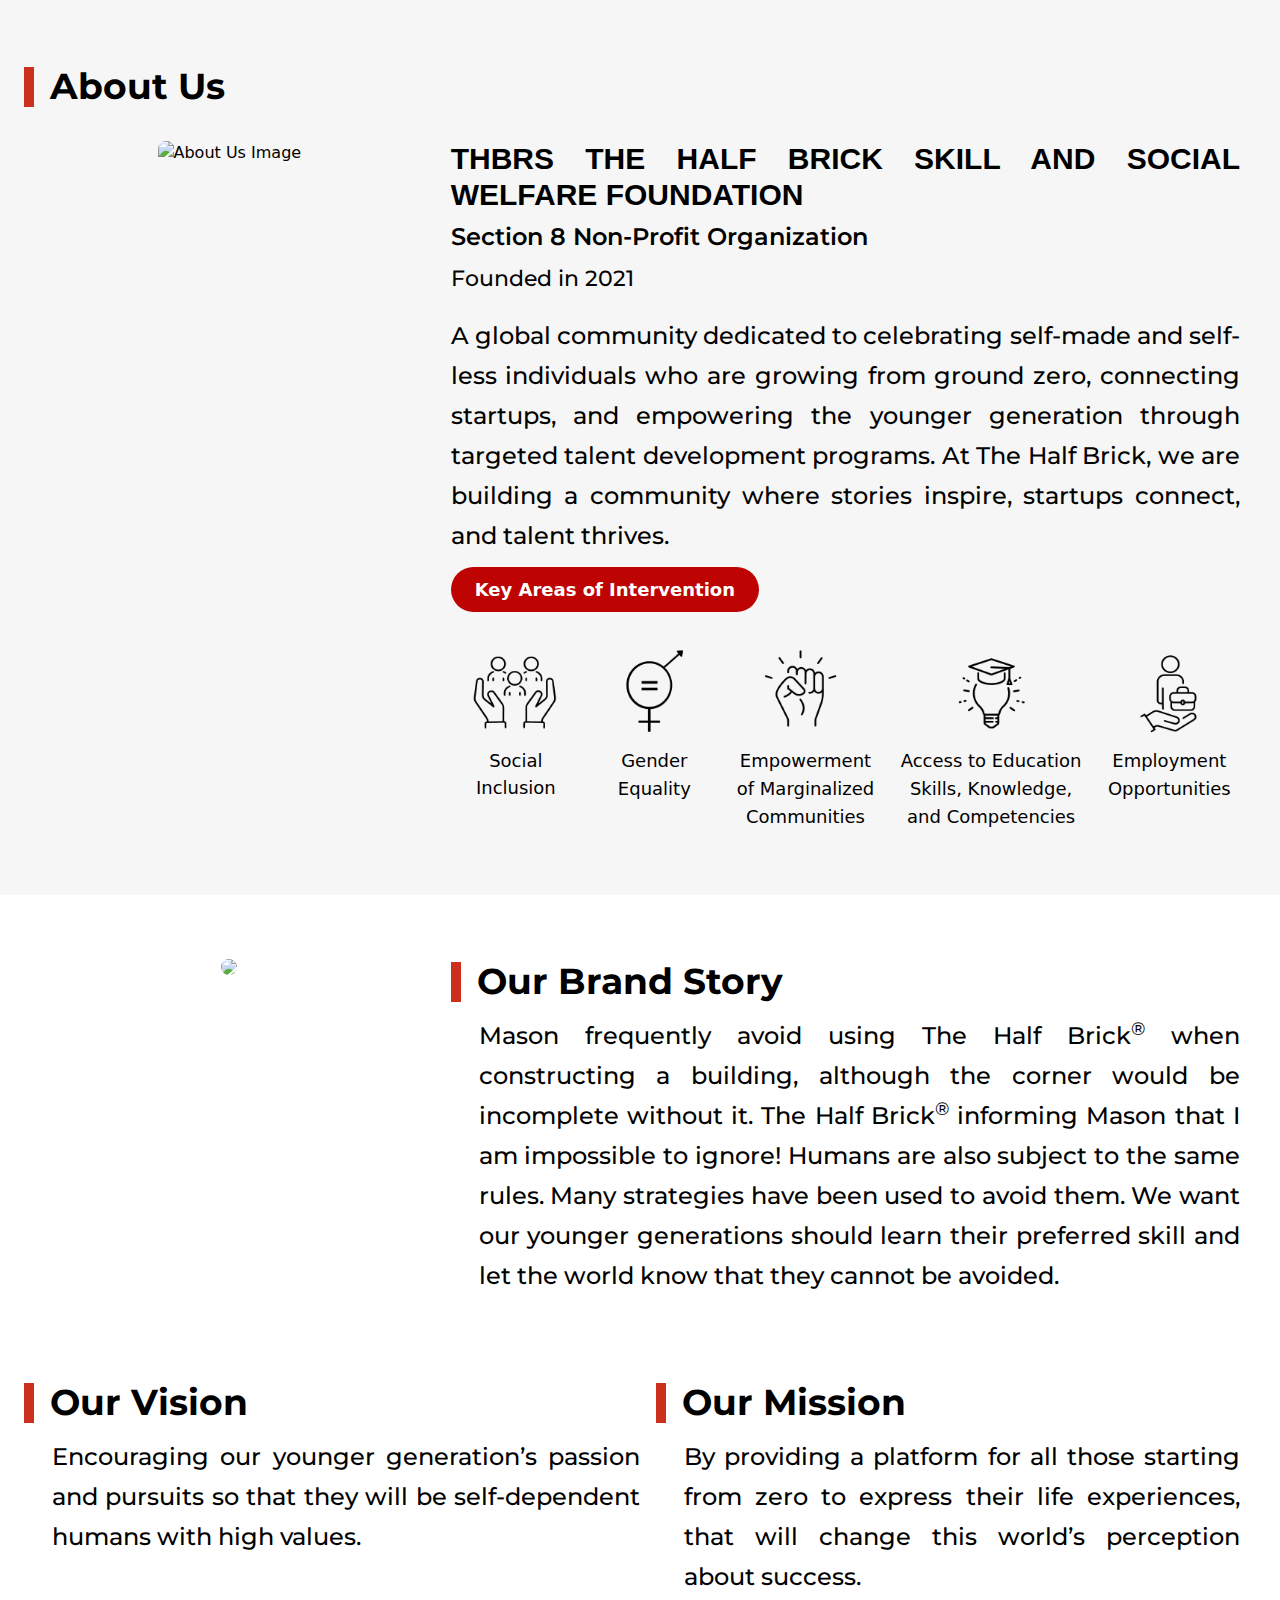
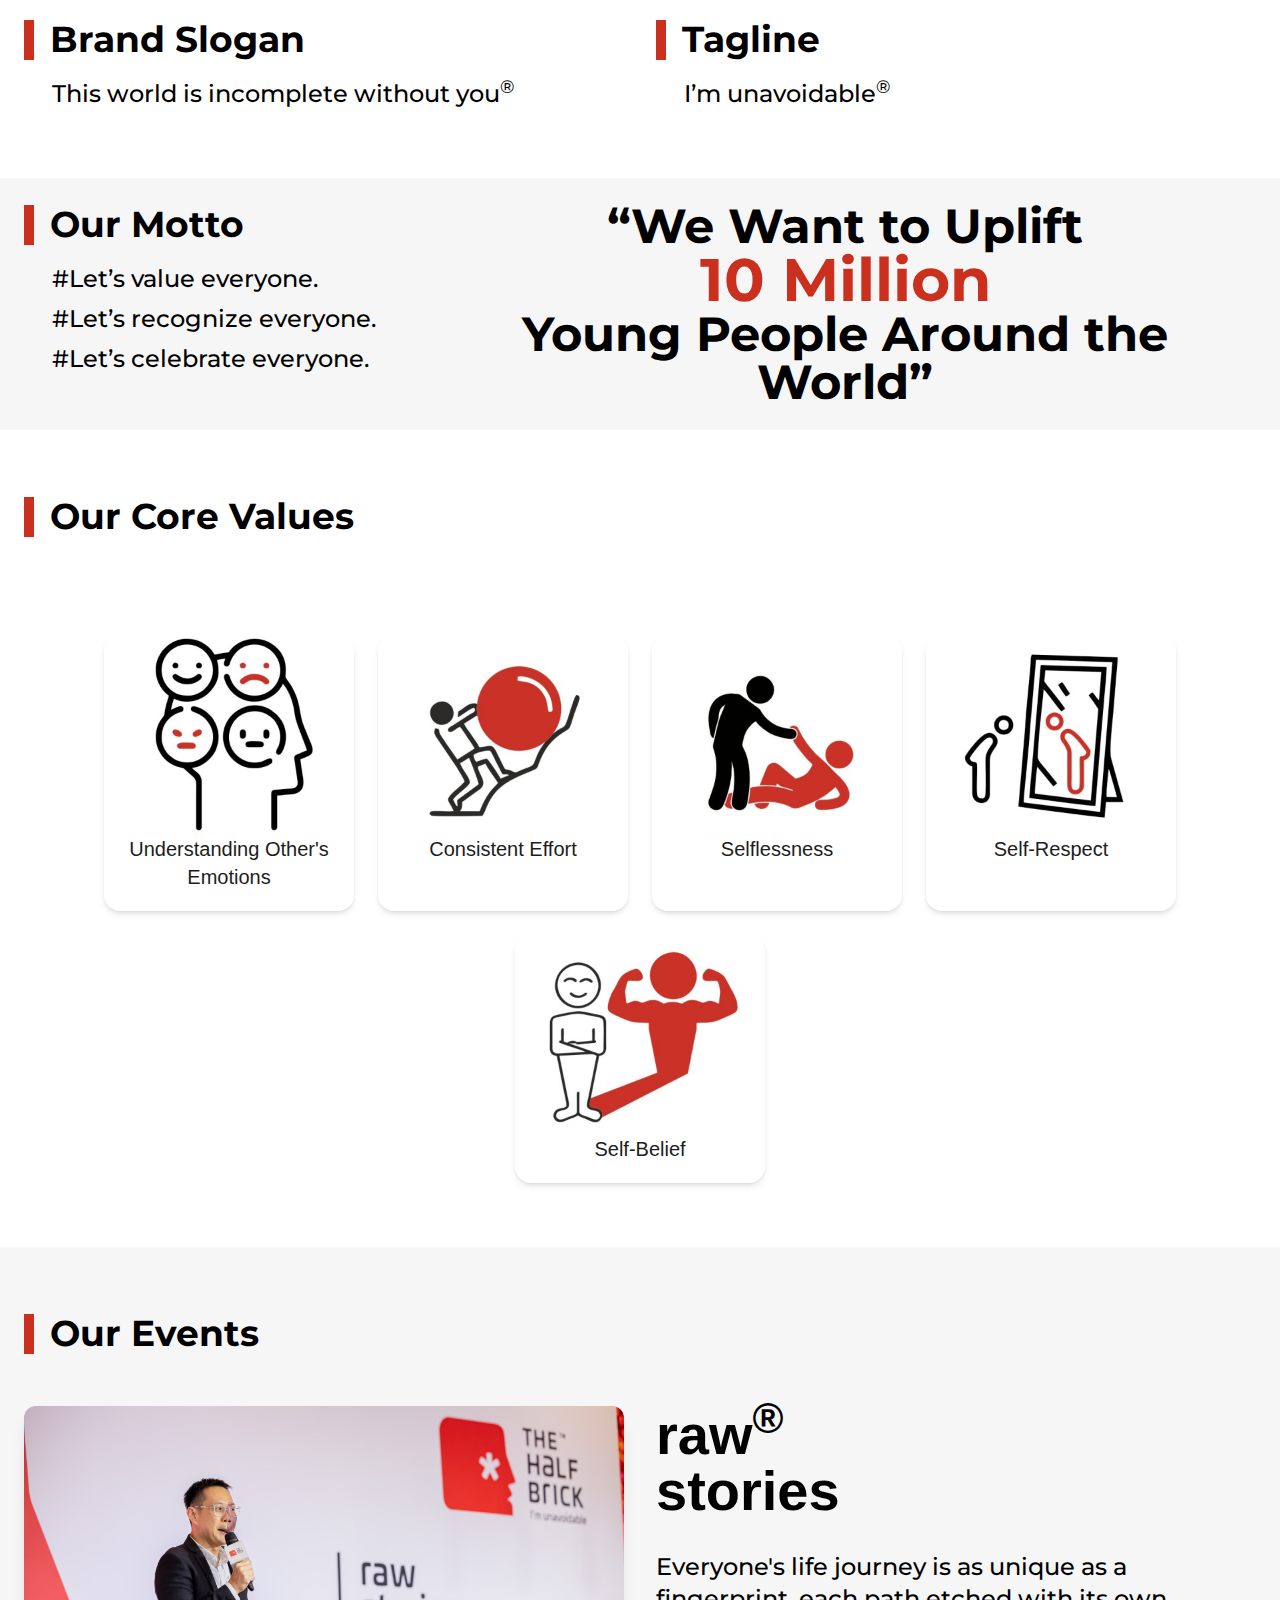
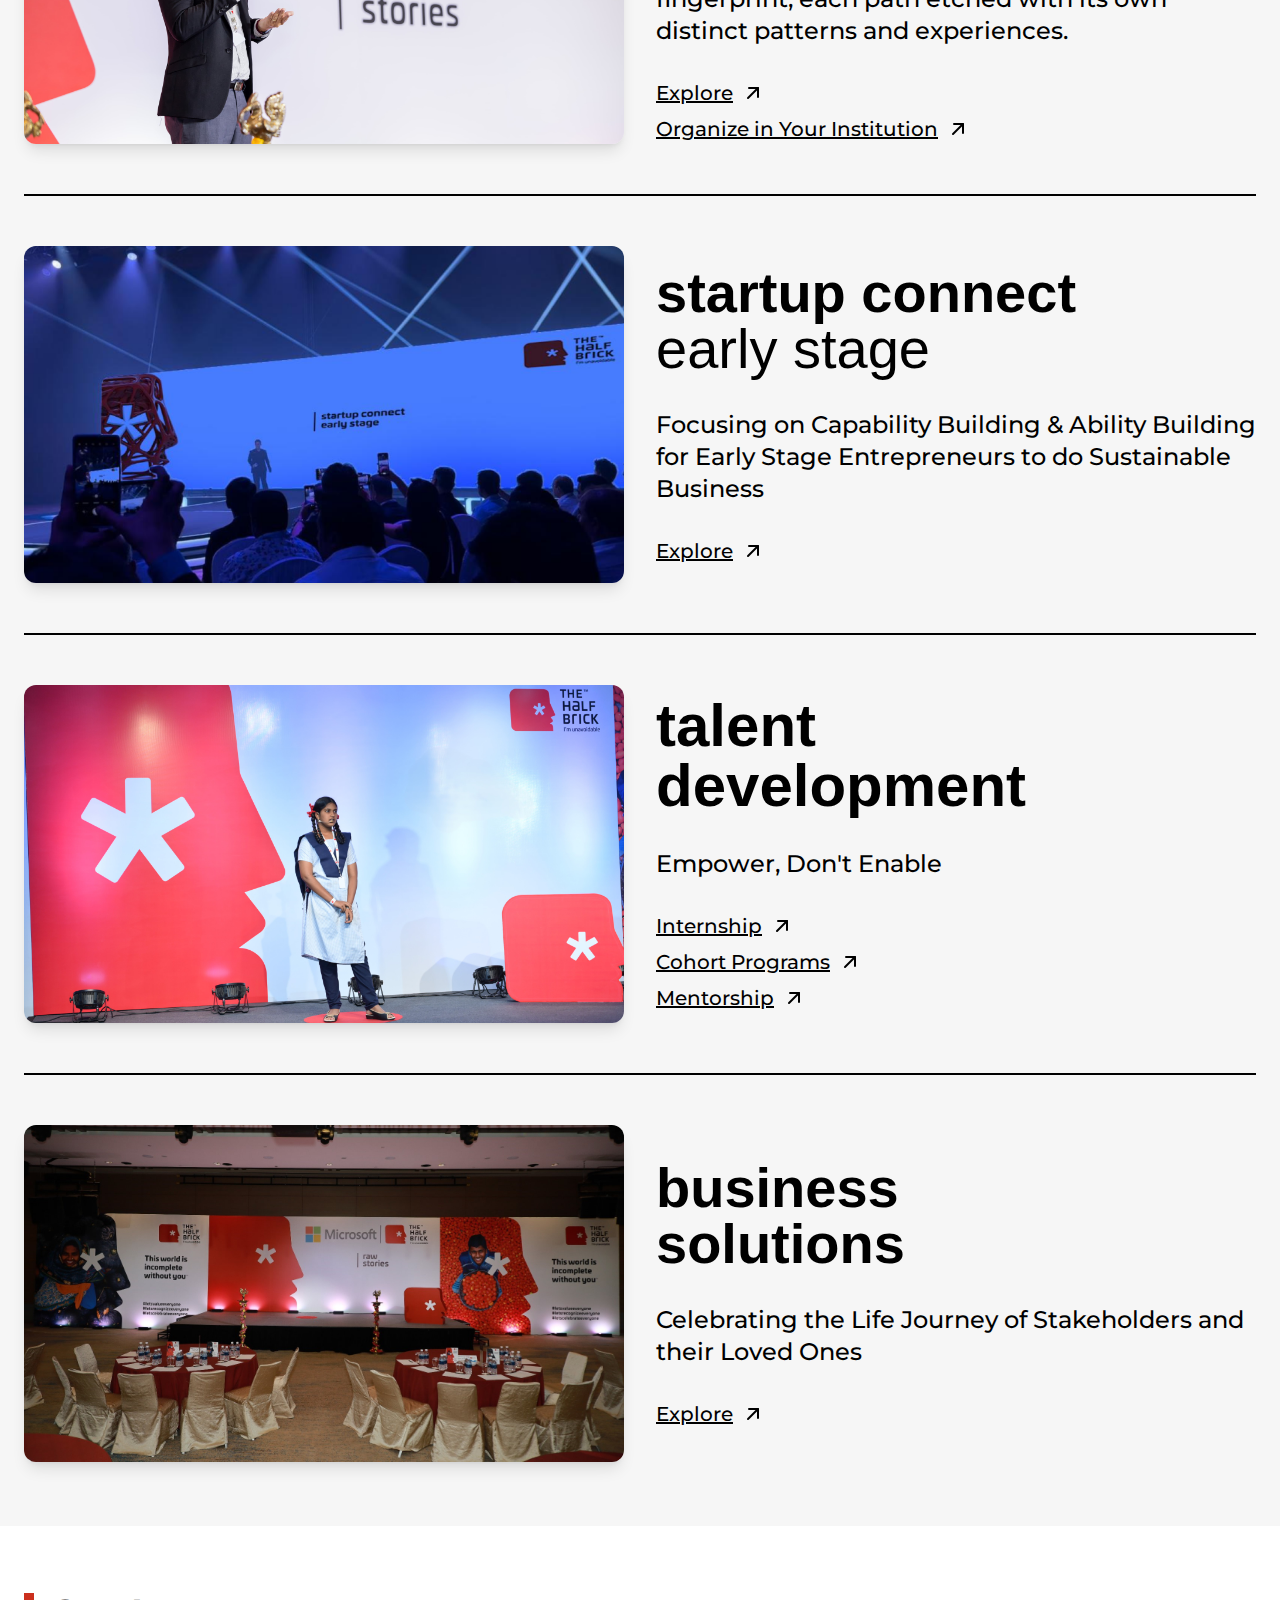
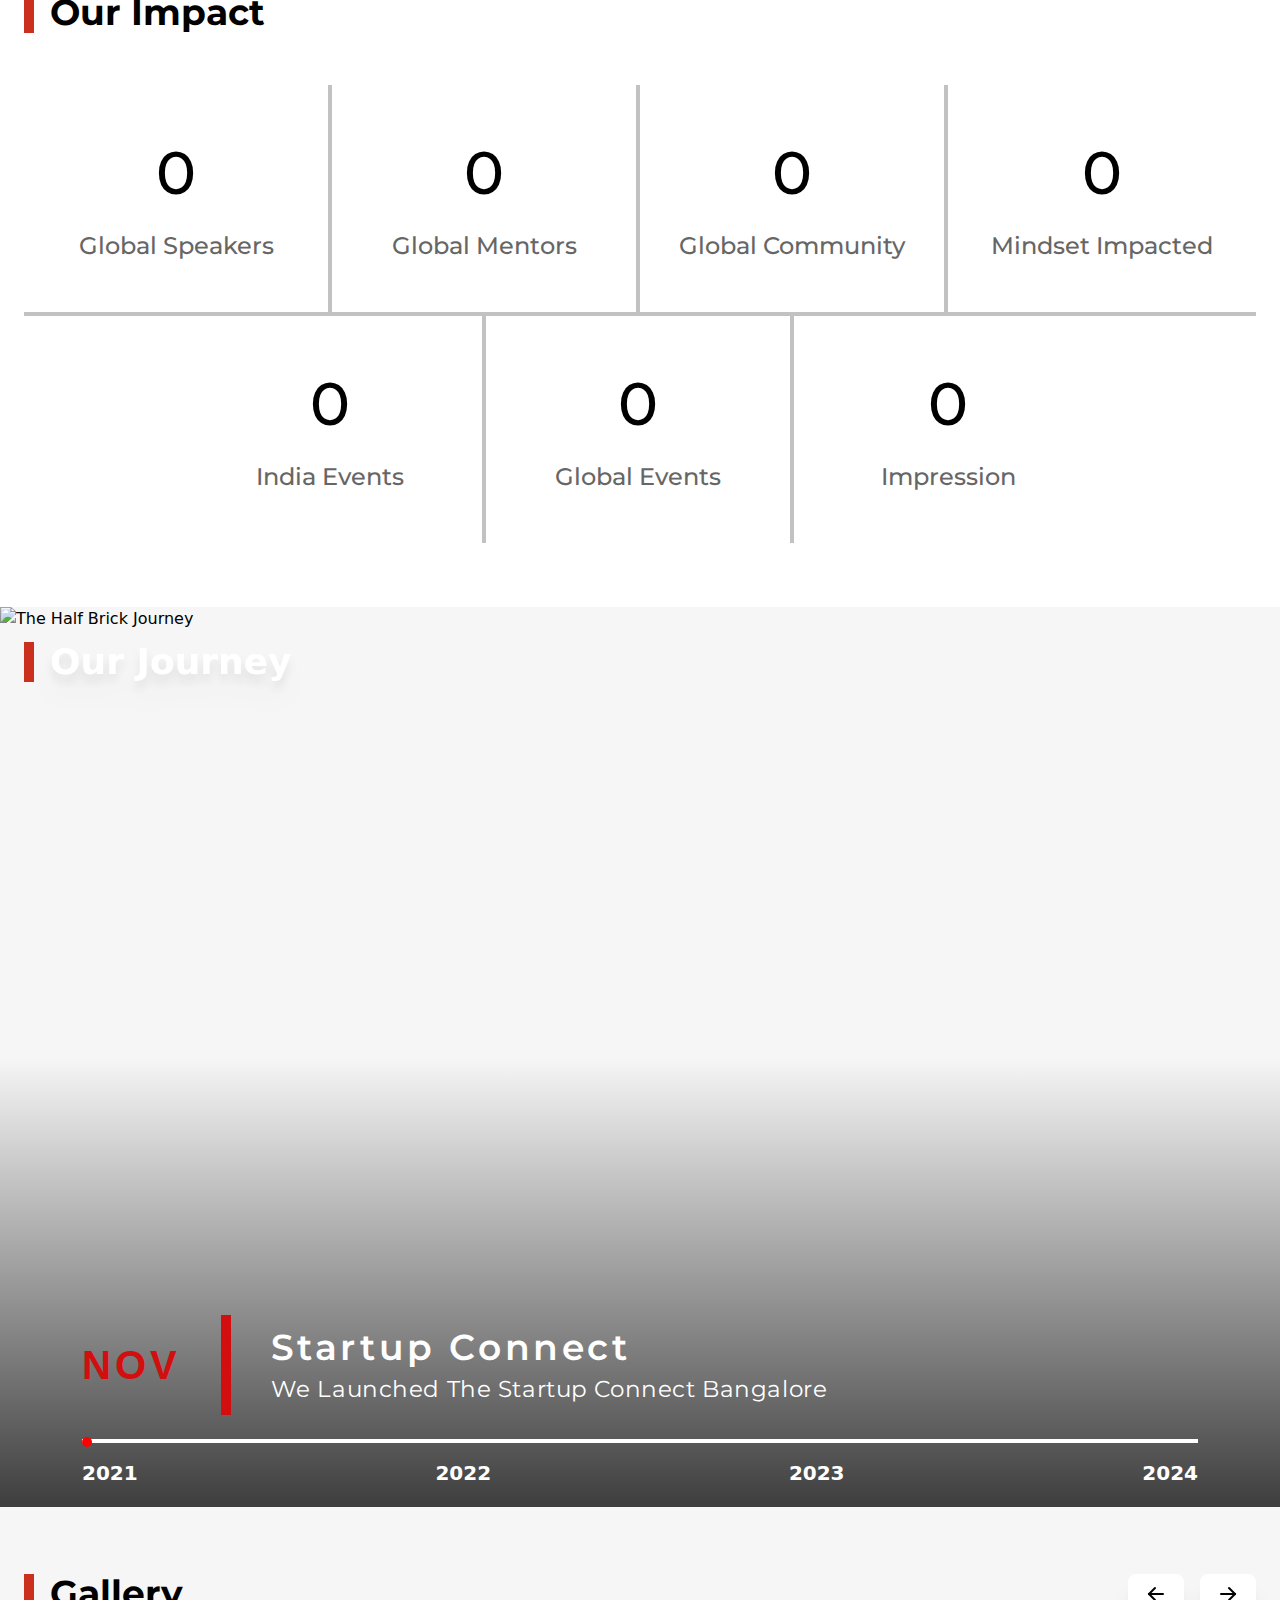
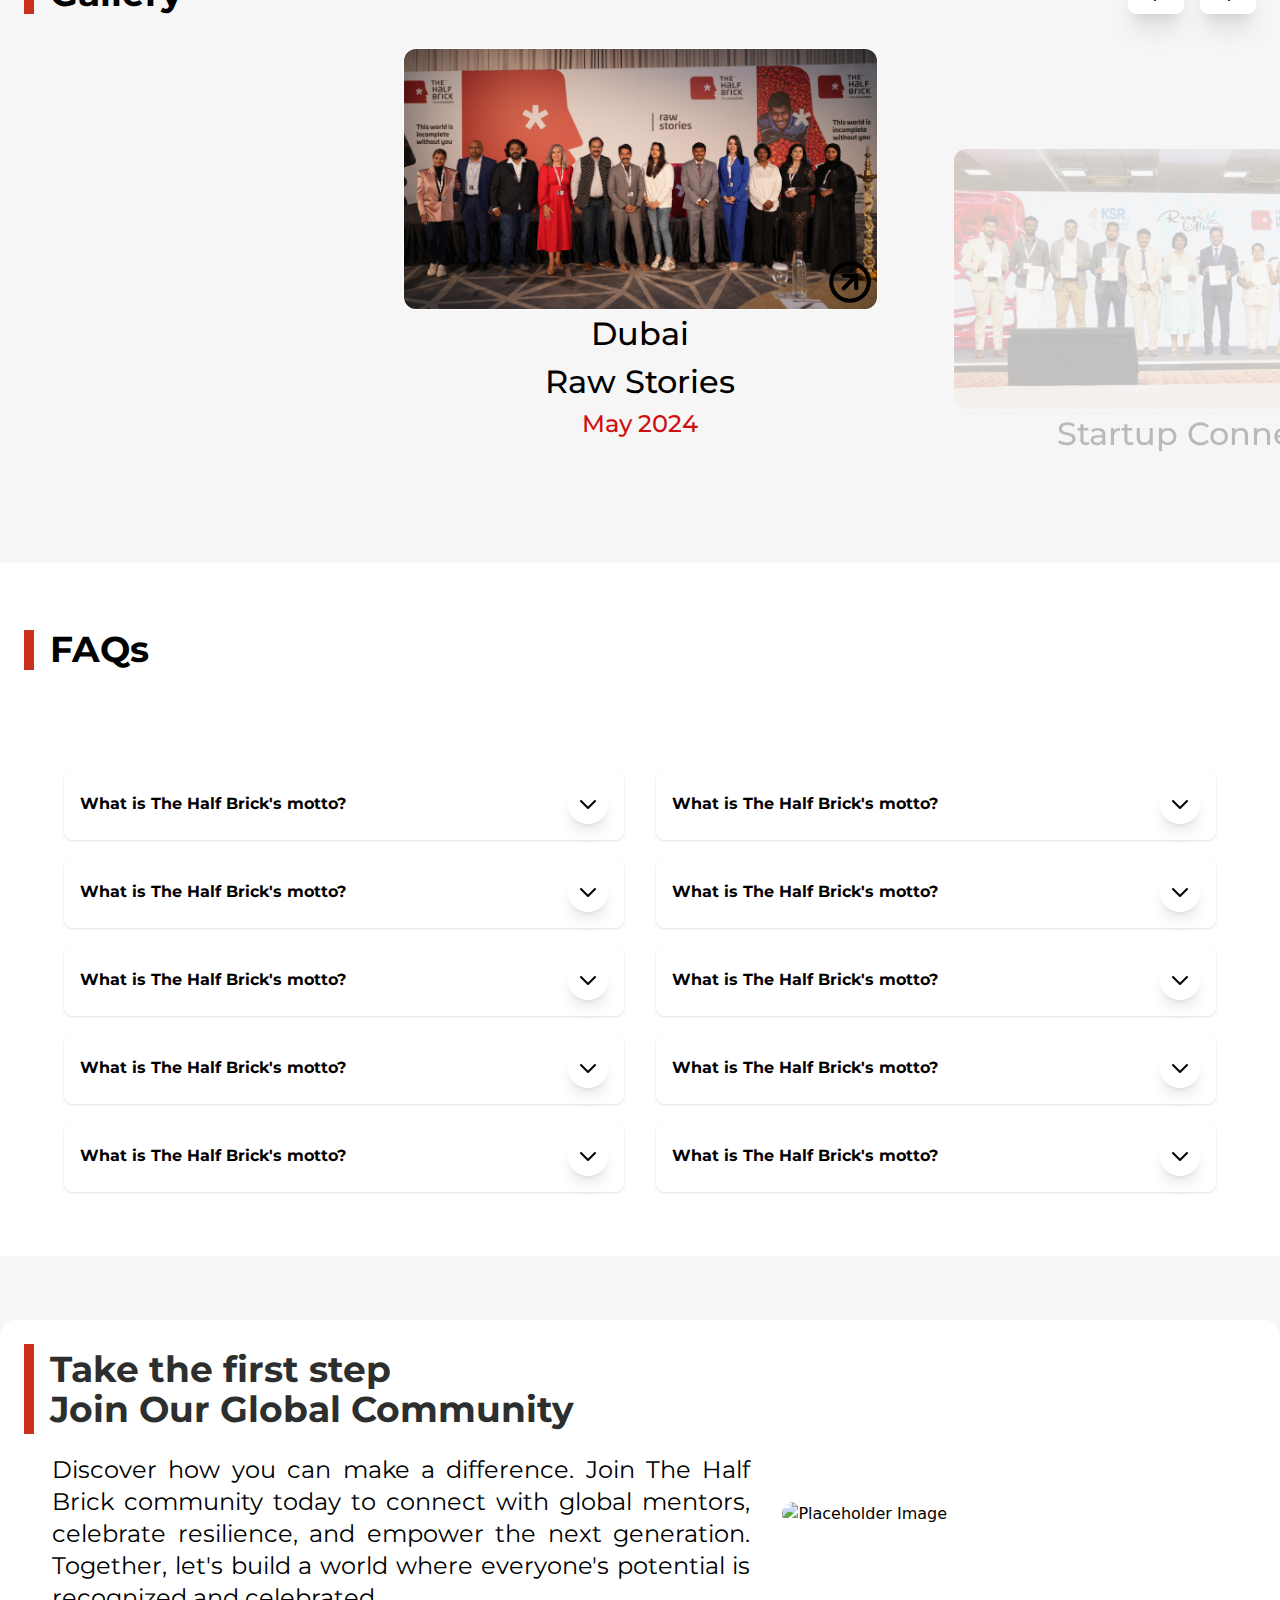
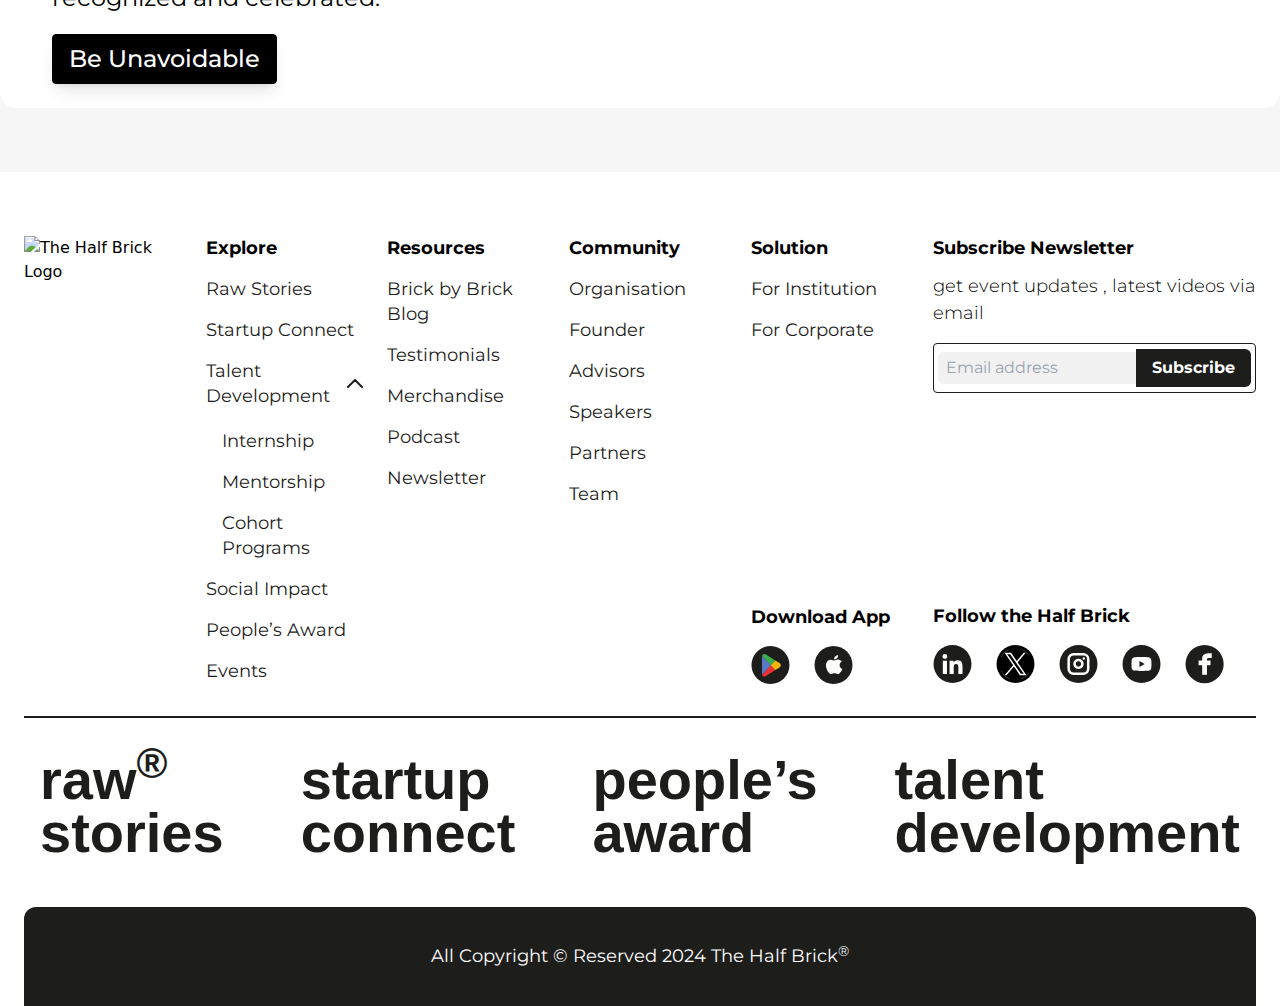
==== commit 9b18bfb4: "changes updated" ====
--- a/index.html
+++ b/index.html
@@ -17,14 +17,14 @@
     <section class="container mx-auto px-6 py-16">
         <header class="flex justify-start items-center mb-8">
             <div class="flex items-center">
-                <div class="w-2.5 h-10 bg-[#cb2f1d] mr-4"></div>
+                <div class=" w-1.5 md:w-2 lg:w-2.5 h-10 bg-[#cb2f1d] mr-4"></div>
                 <div class="text-[#000] text-4xl font-bold leading-tight font-['Montserrat']">
                     About Us
                 </div>
             </div>
         </header>
         <div class="flex flex-wrap ">
-            <div class=" pb-5 w-full lg:w-1/3 ">
+            <div class=" pb-5 w-full lg:w-1/3 flex">
                 <div class="flex text-center mx-auto">
                     <img class="w-full max-w-sm h-auto rounded-lg "
                         src="https://s3-alpha-sig.figma.com/img/f023/a52b/f0b50ceb7209fa4935741cd5ce16cbb1?Expires=1724630400&Key-Pair-Id=APKAQ4GOSFWCVNEHN3O4&Signature=cGga20NNvr2lEZVzxP4mihw4Ph1I~QirfwtZdGKzcFRFq1R0ZU1gYZuBZtrNcHCsB8uVcuo~XXTz523nIW9Ga~JzGURrByf8SVk2S4xK28KcZFB2xYpvZMgtr75i5iAfv6oJuZiWQMy5p3jQntMbnqiZcLyP9rRD~bXn~w2paomXymvHSnv9t66hCaRm9nEd0ud2lyjxFKLctVj26c7YnApGZL4QqbFhm1plEK9ayEyEF1E~QrqJb4R~NB0ZBxrwv5cxHZiHKNVkDfpuQmBXscSIo3DSloJwCvu779ah49~he8dIKpBXs7CXduguKlhswYcYWiY8QJ7a8Xxcy~Ll~Q__"
@@ -35,10 +35,10 @@
             <div class="px-0 lg:px-4 w-full lg:w-2/3">
                 <div class="text-justify">
                     <div
-                        class="text-black text-[24px] lg:text-3xl font-bold font-univia mb-2 capitalize leading-[40px]">
+                        class="text-black text-[24px] lg:text-3xl font-bold font-univia mb-5 md:mb-2 capitalize leading-[40px]">
                         THBRS
                         THE HALF BRICK SKILL AND SOCIAL WELFARE FOUNDATION<br /></div>
-                    <div class="text-black text-[24px] lg:text-2xl font-semibold font-['Montserrat'] leading-7 mb-2 ">
+                    <div class="text-black text-[24px] lg:text-2xl font-semibold font-['Montserrat'] leading-7 mb-5 md:mb-2 ">
                         Section 8
                         Non-Profit Organization
                         <br />
@@ -119,7 +119,7 @@
                 <div class="px-0 lg:px-4 w-full lg:w-2/3">
                     <header class="flex justify-start items-center mb-3">
                         <div class="flex items-center">
-                            <div class="w-2.5 h-10 bg-[#cb2f1d] mr-4"></div>
+                            <div class=" w-1.5 md:w-2 lg:w-2.5 h-10 bg-[#cb2f1d] mr-4"></div>
                             <div class="text-[#000] text-4xl font-bold leading-tight font-['Montserrat']">
                                 Our Brand Story
                             </div>
@@ -142,7 +142,7 @@
                 <div class="w-full lg:w-1/2 mt-5">
                     <header class="flex justify-start mb-3">
                         <div class="flex items-center">
-                            <div class="w-2.5 h-10 bg-[#cb2f1d] mr-4"></div>
+                            <div class=" w-1.5 md:w-2 lg:w-2.5 h-10 bg-[#cb2f1d] mr-4"></div>
                             <div class="text-[#000] text-4xl font-bold leading-tight font-['Montserrat']">
                                 Our Vision
                             </div>
@@ -158,7 +158,7 @@
                 <div class="px-0 lg:px-4 w-full lg:w-1/2 mt-5">
                     <header class="flex justify-start items-center mb-3">
                         <div class="flex items-center">
-                            <div class="w-2.5 h-10 bg-[#cb2f1d] mr-4"></div>
+                            <div class=" w-1.5 md:w-2 lg:w-2.5 h-10 bg-[#cb2f1d] mr-4"></div>
                             <div class="text-[#000] text-4xl font-bold leading-tight font-['Montserrat']">
                                 Our Mission
                             </div>
@@ -176,7 +176,7 @@
                 <div class="w-full lg:w-1/2 mt-5">
                     <header class="flex justify-start mb-3">
                         <div class="flex items-center">
-                            <div class="w-2.5 h-10 bg-[#cb2f1d] mr-4"></div>
+                            <div class=" w-1.5 md:w-2 lg:w-2.5 h-10 bg-[#cb2f1d] mr-4"></div>
                             <div class="text-[#000] text-4xl font-bold font-['Montserrat'] leading-tight">
                                 Brand Slogan
                             </div>
@@ -191,7 +191,7 @@
                 <div class="px-0 lg:px-4 w-full lg:w-1/2 mt-5">
                     <header class="flex justify-start items-center mb-3">
                         <div class="flex items-center">
-                            <div class="w-2.5 h-10 bg-[#cb2f1d] mr-4"></div>
+                            <div class=" w-1.5 md:w-2 lg:w-2.5 h-10 bg-[#cb2f1d] mr-4"></div>
                             <div class="text-[#000] text-4xl font-bold leading-tight font-['Montserrat']">
                                 Tagline
                             </div>
@@ -211,7 +211,7 @@
             <div class="w-full lg:w-1/3  mb-10 lg:mb-0">
                 <header class="flex justify-start items-center mb-3">
                     <div class="flex items-center">
-                        <div class="w-2.5 h-10 bg-[#cb2f1d] mr-4"></div>
+                        <div class=" w-1.5 md:w-2 lg:w-2.5 h-10 bg-[#cb2f1d] mr-4"></div>
                         <div class="text-[#000] text-4xl font-bold leading-tight font-['Montserrat']">
                             Our Motto
                         </div>
@@ -228,19 +228,19 @@
             <div class="px-0 lg:px-4 w-full lg:w-2/3 flex items-center">
                 <div class="w-full text-center">
                     <span
-                        class="text-black text-[16px] sm:text-[18px] md:text-3xl lg:text-4xl xl:text-5xl font-bold font-['Montserrat'] leading-tight">
+                        class="text-black text-2xl md:text-3xl lg:text-4xl xl:text-5xl font-bold font-['Montserrat'] leading-tight">
                         “We Want to Uplift
                     </span>
                     <span
-                        class="text-[#cb2f1d] text-[18px] sm:text-3xl md:text-4xl lg:text-5xl xl:text-6xl font-bold font-['Montserrat'] leading-tight">
+                        class="text-[#cb2f1d] block text-3xl md:text-4xl lg:text-5xl xl:text-6xl font-bold font-['Montserrat'] leading-tight">
                         10 Million
                     </span>
+                    <!-- <span
+                        class="text-[#cb2f1d] text-3xl md:text-4xl lg:text-5xl xl:text-6xl font-bold font-['Montserrat'] leading-tight">
+                        <br />
+                    </span> -->
                     <span
-                        class="text-[#cb2f1d] text-[18px] sm:text-3xl md:text-4xl lg:text-5xl xl:text-6xl font-bold font-['Montserrat'] leading-tight">
-                        <br />
-                    </span>
-                    <span
-                        class="text-black text-[16px] sm:text-[18px] md:text-3xl lg:text-4xl xl:text-5xl font-bold font-['Montserrat'] leading-tight">
+                        class="text-black text-2xl md:text-3xl lg:text-4xl xl:text-5xl font-bold font-['Montserrat'] leading-tight">
                         Young People Around the World”
                     </span>
                 </div>
@@ -254,7 +254,7 @@
         <div class="container mx-auto mx-auto px-6 py-16">
             <header class="flex justify-start items-center mb-8">
                 <div class="flex items-center">
-                    <div class="w-2.5 h-10 bg-[#cb2f1d] mr-4"></div>
+                    <div class=" w-1.5 md:w-2 lg:w-2.5 h-10 bg-[#cb2f1d] mr-4"></div>
                     <div class="text-[#000] text-4xl font-bold leading-tight font-['Montserrat']">
                         Our Core Values
                     </div>
@@ -264,8 +264,8 @@
             <div class="px-6 flex flex-wrap justify-center gap-6 mt-24">
 
                 <div
-                    class="relative w-full max-w-[250px]   bg-white shadow-md rounded-2xl transition-transform duration-300 ease-in-out hover:border-2 hover:border-[#cb2f1d] hover:shadow-md hover:shadow-[#cb2f1d]">
-                    <img class="w-[200px] mx-auto h-auto rounded-2xl" src="./assets/images/core/core (1).png"
+                    class="relative w-full max-w-[150px] lg:max-w-[250px]  bg-white shadow-md rounded-2xl transition-transform duration-300 ease-in-out hover:border-2 hover:border-[#cb2f1d] hover:shadow-md hover:shadow-[#cb2f1d]">
+                    <img class="w-[100px] lg:w-[200px] mx-auto h-auto rounded-2xl" src="./assets/images/core/core (1).png"
                         alt="Understanding Other's Emotions" />
                     <div
                         class=" inset-x-0 bottom-0 text-center text-[#1d1d1b] text-sm sm:text-base md:text-[18px] lg:text-xl font-medium pb-5 font-univia">
@@ -274,8 +274,8 @@
                 </div>
 
                 <div
-                    class="relative w-full max-w-[250px]   bg-white shadow-md rounded-2xl transition-transform duration-300 ease-in-out hover:border-2 hover:border-[#cb2f1d] hover:shadow-md hover:shadow-[#cb2f1d]">
-                    <img class="w-[200px] mx-auto h-auto rounded-2xl" src="./assets/images/core/core (2).png"
+                    class="relative w-full max-w-[150px] lg:max-w-[250px]   bg-white shadow-md rounded-2xl transition-transform duration-300 ease-in-out hover:border-2 hover:border-[#cb2f1d] hover:shadow-md hover:shadow-[#cb2f1d]">
+                    <img class="w-[100px] lg:w-[200px]  mx-auto h-auto rounded-2xl" src="./assets/images/core/core (2).png"
                         alt="Consistent Effort" />
                     <div
                         class=" bottom-0 text-center text-[#1d1d1b] text-sm sm:text-base md:text-[18px] lg:text-xl font-medium pb-5 font-univia">
@@ -284,8 +284,8 @@
                 </div>
 
                 <div
-                    class="relative w-full max-w-[250px]   bg-white shadow-md rounded-2xl transition-transform duration-300 ease-in-out hover:border-2 hover:border-[#cb2f1d] hover:shadow-md hover:shadow-[#cb2f1d]">
-                    <img class="w-[200px] mx-auto h-auto rounded-2xl" src="./assets/images/core/core (3).png"
+                    class="relative w-full max-w-[150px] lg:max-w-[250px]   bg-white shadow-md rounded-2xl transition-transform duration-300 ease-in-out hover:border-2 hover:border-[#cb2f1d] hover:shadow-md hover:shadow-[#cb2f1d]">
+                    <img class="w-[100px] lg:w-[200px]  mx-auto h-auto rounded-2xl" src="./assets/images/core/core (3).png"
                         alt="Selflessness" />
                     <div
                         class=" bottom-0 text-center text-[#1d1d1b] text-sm sm:text-base md:text-[18px] lg:text-xl font-medium pb-5 font-univia">
@@ -294,8 +294,8 @@
                 </div>
 
                 <div
-                    class="relative w-full max-w-[250px]   bg-white shadow-md rounded-2xl transition-transform duration-300 ease-in-out hover:border-2 hover:border-[#cb2f1d] hover:shadow-md hover:shadow-[#cb2f1d]">
-                    <img class="w-[200px] mx-auto h-auto rounded-2xl" src="./assets/images/core/core (4).png"
+                    class="relative w-full max-w-[150px] lg:max-w-[250px]   bg-white shadow-md rounded-2xl transition-transform duration-300 ease-in-out hover:border-2 hover:border-[#cb2f1d] hover:shadow-md hover:shadow-[#cb2f1d]">
+                    <img class="w-[100px] lg:w-[200px]  mx-auto h-auto rounded-2xl" src="./assets/images/core/core (4).png"
                         alt="Self-Respect" />
                     <div
                         class=" bottom-0 text-center text-[#1d1d1b] text-sm sm:text-base md:text-[18px] lg:text-xl font-medium pb-5 font-univia">
@@ -304,8 +304,8 @@
                 </div>
 
                 <div
-                    class="relative w-full max-w-[250px] bg-white shadow-md rounded-2xl transition-transform duration-300 ease-in-out hover:border-2 hover:border-[#cb2f1d] hover:shadow-md hover:shadow-[#cb2f1d]">
-                    <img class="w-[200px] mx-auto h-auto rounded-2xl" src="./assets/images/core/core (5).png"
+                    class="relative w-full max-w-[150px] lg:max-w-[250px] bg-white shadow-md rounded-2xl transition-transform duration-300 ease-in-out hover:border-2 hover:border-[#cb2f1d] hover:shadow-md hover:shadow-[#cb2f1d]">
+                    <img class="w-[100px] lg:w-[200px]  mx-auto h-auto rounded-2xl" src="./assets/images/core/core (5).png"
                         alt="Self-Belief" />
                     <div
                         class=" bottom-0 text-center text-[#1d1d1b] text-sm sm:text-base md:text-[18px] lg:text-xl font-medium pb-5 font-univia">
@@ -323,7 +323,7 @@
     <section class="container mx-auto mx-auto px-6 py-16">
         <header class="flex justify-start items-center mb-8">
             <div class="flex items-center">
-                <div class="w-2.5 h-10 bg-[#cb2f1d] mr-4"></div>
+                <div class=" w-1.5 md:w-2 lg:w-2.5 h-10 bg-[#cb2f1d] mr-4"></div>
                 <div class="text-[#000] text-4xl font-bold leading-tight font-['Montserrat']">
                     Our Events
                 </div>
@@ -553,7 +553,7 @@
         <div class="container mx-auto px-6">
             <header class="mb-8">
                 <div class="flex items-center">
-                    <div class="w-2.5 h-10 bg-[#cb2f1d] mr-4"></div>
+                    <div class=" w-1.5 md:w-2 lg:w-2.5 h-10 bg-[#cb2f1d] mr-4"></div>
                     <h1 class="text-[#000] text-4xl font-bold leading-tight font-['Montserrat']">
                         Our Impact
                     </h1>
@@ -563,7 +563,7 @@
             <div class="flex flex-wrap gap-0 justify-center mt-[50px] max-w-[1350px] mx-auto">
 
                 <div
-                    class="w-full lg:w-1/4 py-[20px] lg:py-[50px] lg:border-t-0 lg:border-r-4 lg:border-b-4 lg:border-[#6666]">
+                    class="w-full sm:w-1/2 md:w-1/3 lg:w-1/4 py-[20px] lg:py-[50px] lg:border-t-0 lg:border-r-4 lg:border-b-4 lg:border-[#6666]">
                     <div
                         class="flex flex-col items-center text-[#666666] text-[18px] md:text-xl lg:text-2xl font-medium font-['Montserrat'] capitalize leading-7 ">
                         <div class="counter-wrapper mb-5 relative flex justify-center items-center mx-auto"
@@ -577,7 +577,7 @@
                 </div>
 
                 <div
-                    class="w-full lg:w-1/4 py-[20px] lg:py-[50px] lg:border-t-0 lg:border-r-4 lg:border-b-4 lg:border-[#6666]">
+                    class="w-full sm:w-1/2 md:w-1/3 lg:w-1/4 py-[20px] lg:py-[50px] lg:border-t-0 lg:border-r-4 lg:border-b-4 lg:border-[#6666]">
                     <div
                         class="flex flex-col items-center text-[#666666] text-[18px] md:text-xl lg:text-2xl font-medium font-['Montserrat'] capitalize leading-7">
                         <div class="counter-wrapper mb-5 relative flex justify-center items-center mx-auto"
@@ -591,7 +591,7 @@
                 </div>
 
                 <div
-                    class="w-full lg:w-1/4 py-[20px] lg:py-[50px] lg:border-t-0 lg:border-r-4 lg:border-b-4 lg:border-[#6666]">
+                    class="w-full sm:w-1/2 md:w-1/3 lg:w-1/4 py-[20px] lg:py-[50px] lg:border-t-0 lg:border-r-4 lg:border-b-4 lg:border-[#6666]">
                     <div
                         class="flex flex-col items-center text-[#666666] text-[18px] md:text-xl lg:text-2xl font-medium font-['Montserrat'] capitalize leading-7">
                         <div class="counter-wrapper mb-5 relative flex justify-center items-center mx-auto"
@@ -604,7 +604,7 @@
                     </div>
                 </div>
 
-                <div class="w-full lg:w-1/4 py-[20px] lg:py-[50px] lg:border-t-0  lg:border-b-4 lg:border-[#6666]">
+                <div class="w-full sm:w-1/2 md:w-1/3 lg:w-1/4 py-[20px] lg:py-[50px] lg:border-t-0  lg:border-b-4 lg:border-[#6666]">
                     <div
                         class="flex flex-col items-center text-[#666666] text-[18px] md:text-xl lg:text-2xl font-medium font-['Montserrat'] capitalize leading-7">
                         <div class="counter-wrapper mb-5 relative flex justify-center items-center mx-auto"
@@ -617,7 +617,7 @@
                     </div>
                 </div>
 
-                <div class="w-full lg:w-1/4 py-[20px] lg:py-[50px] lg:border-t-0 lg:border-r-4  lg:border-[#6666]">
+                <div class="w-full sm:w-1/2 md:w-1/3 lg:w-1/4 py-[20px] lg:py-[50px] lg:border-t-0 lg:border-r-4  lg:border-[#6666]">
                     <div
                         class="flex flex-col items-center text-[#666666] text-[18px] md:text-xl lg:text-2xl font-medium font-['Montserrat'] capitalize leading-7">
                         <div class="counter-wrapper mb-5 relative flex justify-center items-center mx-auto"
@@ -630,7 +630,7 @@
                     </div>
                 </div>
 
-                <div class="w-full lg:w-1/4 py-[20px] lg:py-[50px] lg:border-t-0 lg:border-r-4  lg:border-[#6666]">
+                <div class="w-full sm:w-1/2 md:w-1/3 lg:w-1/4 py-[20px] lg:py-[50px] lg:border-t-0 lg:border-r-4  lg:border-[#6666]">
                     <div
                         class="flex flex-col items-center text-[#666666] text-[18px] md:text-xl lg:text-2xl font-medium font-['Montserrat'] capitalize leading-7">
                         <div class="counter-wrapper mb-5 relative flex justify-center items-center mx-auto"
@@ -643,7 +643,7 @@
                     </div>
                 </div>
 
-                <div class="w-full lg:w-1/4 py-[20px] lg:py-[50px] lg:border-t-0  lg:border-[#6666]">
+                <div class="w-full sm:w-1/2 md:w-1/3 lg:w-1/4 py-[20px] lg:py-[50px] lg:border-t-0  lg:border-[#6666]">
                     <div
                         class="flex flex-col items-center text-[#666666] text-[18px] md:text-xl lg:text-2xl font-medium font-['Montserrat'] capitalize leading-7">
                         <div class="counter-wrapper mb-5 relative flex justify-center items-center mx-auto"
@@ -671,7 +671,7 @@
             <div class="relative h-[100vh] flex items-center overflow-hidden ">
                 <header class="absolute container px-6 pt-8 top-0 mb-8 z-20">
                     <div class="flex items-center">
-                        <div class="w-2.5 h-10 bg-[#cb2f1d] mr-4"></div>
+                        <div class=" w-1.5 md:w-2 lg:w-2.5 h-10 bg-[#cb2f1d] mr-4"></div>
                         <h1 class="text-[#fff] text-4xl font-bold leading-tight drop-shadow-xl">
                             Our Journey
                         </h1>
@@ -687,16 +687,14 @@
 
                 <div
                     class="absolute w-full bottom-0 left-0 right-0 p-6 md:p-10 lg:p-16 text-white z-20 journey-content">
-
-                    <div class="flex flex-col items-center mb-6">
+                    <div class="flex flex-col  mb-6">
                         <div
                             class="mx-auto w-full md:w-[90%] max-w-[1920px] h-auto flex flex-col md:flex-row items-center p-4 md:p-0 journey-body">
                             <!-- Month Section -->
                             <div
-                                class="flex flex-col items-center md:items-end w-full md:w-auto text-[#d20e0e] text-[10vw] md:text-[40px] font-bold font-univia uppercase leading-none tracking-widest journey-month">
+                                class="flex flex-col items-start md:items-end w-full md:w-auto text-[#d20e0e] text-[18px] md:text-[40px] font-bold font-univia uppercase leading-none tracking-widest journey-month">
                                 nov
                             </div>
-
 
                             <!-- Vertical Line -->
                             <div class="flex flex-col md:h-[100px] items-start md:items-start">
@@ -704,13 +702,13 @@
                             </div>
 
                             <!-- Title and Description Section -->
-                            <div class="flex flex-col items-center md:items-start mt-4 md:mt-0">
+                            <div class="flex flex-col items-start mt-1 md:mt-0">
                                 <div
-                                    class="text-white text-[6vw] md:text-4xl font-semibold font-['Montserrat'] capitalize leading-tight tracking-widest journey-title">
+                                    class="text-white text-[18px] md:text-4xl font-semibold font-['Montserrat'] capitalize leading-tight tracking-widest journey-title">
                                     Startup Connect
                                 </div>
                                 <div
-                                    class="text-white text-[4vw] md:text-[23px] font-normal font-['Montserrat'] capitalize leading-tight tracking-wide mt-2 journey-description">
+                                    class="text-white text-[16px] md:text-[23px] font-normal font-['Montserrat'] capitalize leading-tight tracking-wide mt-1 md:mt-2 journey-description">
                                     We launched the Startup Connect Bangalore
                                 </div>
                             </div>
@@ -744,7 +742,7 @@
             <header class="mb-8">
                 <div class="flex flex-col sm:flex-row sm:items-center justify-between">
                     <div class="w-full sm:w-1/2 flex items-center mb-4 sm:mb-0">
-                        <div class="w-2.5 h-10 bg-[#cb2f1d] mr-4"></div>
+                        <div class=" w-1.5 md:w-2 lg:w-2.5 h-10 bg-[#cb2f1d] mr-4"></div>
                         <h1 class="text-[#000] text-4xl font-bold leading-tight font-['Montserrat']">
                             Gallery
                         </h1>
@@ -782,14 +780,18 @@
         <div class="container flex items-center bg-[#f6f6f6] ">
             <div class="justify-start items-start gap-[50px] inline-flex " id="gallery-carousel">
 
-                <div
-                    class="flex-col justify-start items-center inline-flex gallery-carousel-items w-full lg:h-[515px] ">
+
+
+
+
+                <div
+                    class="flex-col justify-start items-center  inline-flex gallery-carousel-items w-full lg:h-[515px] ">
 
                     <div
                         class="w-[95vw] md:w-[500px] max-w-[80%] sm:max-w-[95%] relative rounded-xl border border-white">
                         <div class="w-full h-0 pb-[56.25%] md:pb-[55%] relative">
                             <img class="w-full h-full absolute rounded-xl object-cover"
-                                src="./assets/images/gallery-scroll/pic-1.jpeg" />
+                                src="./assets/images/gallery-scroll/pic-5.jpeg" />
                             <div class="absolute bg-red w-[80px] h-[80px] justify-center items-center inline-flex">
                                 <div
                                     class="w-[60px] h-[60px] p-[5px] origin-top-left -rotate-45 justify-center items-center inline-flex">
@@ -813,20 +815,25 @@
                     </div>
 
                     <div class="text-center text-black text-[28px] sm:text-[32px] font-medium font-['Montserrat']">
-                        Telangana<br>Raw
+                        Dubai<br> Raw
                         Stories</div>
-                    <div
-                        class="text-center text-[#ce0f0f] text-[20px] sm:text-[24px] font-medium font-['Montserrat'] gallery-carousel-body-content min-h-[150px] ">
-                        Nov 2022</div>
-                </div>
+                    <div class="gallery-carousel-body-content min-h-[150px] ">
+                        <div
+                            class="text-center text-[#ce0f0f] text-[20px] sm:text-[24px] font-medium font-['Montserrat']">
+                            May 2024
+                        </div>
+                    </div>
+                </div>
+
 
                 <div
                     class="flex-col justify-start items-center  inline-flex gallery-carousel-items w-full lg:h-[515px]">
+
                     <div
                         class="w-[95vw] md:w-[500px] max-w-[80%] sm:max-w-[95%] relative rounded-xl border border-white">
                         <div class="w-full h-0 pb-[56.25%] md:pb-[55%] relative">
                             <img class="w-full h-full absolute rounded-xl object-cover"
-                                src="./assets/images/startupconnect/pic.jpeg" />
+                                src="./assets/images/gallery-scroll/pic-4.jpeg" />
                             <div class="absolute bg-red w-[80px] h-[80px] justify-center items-center inline-flex">
                                 <div
                                     class="w-[60px] h-[60px] p-[5px] origin-top-left -rotate-45 justify-center items-center inline-flex">
@@ -850,11 +857,17 @@
                     </div>
 
                     <div class="text-center text-black text-[28px] sm:text-[32px] font-medium font-['Montserrat']">
-                        Singapore <br>Raw
-                        Stories</div>
-                    <div
-                        class="text-center text-[#ce0f0f] text-[20px] sm:text-[24px] font-medium font-['Montserrat'] gallery-carousel-body-content min-h-[150px] ">
-                        Aug 2023</div>
+                        Startup Connect
+                    </div>
+                    <div class="gallery-carousel-body-content relative flex items-center min-h-[150px] ">
+                        <div
+                            class="text-center text-[#ce0f0f] text-[20px] sm:text-[24px] font-medium font-['Montserrat']">
+                            Feb 2024
+                        </div>
+                        <div class="text-center text-black text-[16px] font-medium font-['Montserrat']">in Association
+                            With</div>
+                        <img class="w-[100px] h-[100px] mx-auto" src="./assets/images/partners/ksrei_logo.png" />
+                    </div>
                 </div>
 
                 <div
@@ -895,14 +908,14 @@
                         Dec 2023</div>
                 </div>
 
+
                 <div
                     class="flex-col justify-start items-center  inline-flex gallery-carousel-items w-full lg:h-[515px]">
-
                     <div
                         class="w-[95vw] md:w-[500px] max-w-[80%] sm:max-w-[95%] relative rounded-xl border border-white">
                         <div class="w-full h-0 pb-[56.25%] md:pb-[55%] relative">
                             <img class="w-full h-full absolute rounded-xl object-cover"
-                                src="./assets/images/gallery-scroll/pic-4.jpeg" />
+                                src="./assets/images/startupconnect/pic.jpeg" />
                             <div class="absolute bg-red w-[80px] h-[80px] justify-center items-center inline-flex">
                                 <div
                                     class="w-[60px] h-[60px] p-[5px] origin-top-left -rotate-45 justify-center items-center inline-flex">
@@ -926,27 +939,22 @@
                     </div>
 
                     <div class="text-center text-black text-[28px] sm:text-[32px] font-medium font-['Montserrat']">
-                        Startup Connect
-                    </div>
-                    <div class="gallery-carousel-body-content relative flex items-center min-h-[150px] ">
-                        <div
-                            class="text-center text-[#ce0f0f] text-[20px] sm:text-[24px] font-medium font-['Montserrat']">
-                            Feb 2024
-                        </div>
-                        <div class="text-center text-black text-[16px] font-medium font-['Montserrat']">in Association
-                            With</div>
-                        <img class="w-[100px] h-[100px] mx-auto" src="./assets/images/partners/ksrei_logo.png" />
-                    </div>
-                </div>
-
-                <div
-                    class="flex-col justify-start items-center  inline-flex gallery-carousel-items w-full lg:h-[515px] ">
+                        Singapore <br>Raw
+                        Stories</div>
+                    <div
+                        class="text-center text-[#ce0f0f] text-[20px] sm:text-[24px] font-medium font-['Montserrat'] gallery-carousel-body-content min-h-[150px] ">
+                        Aug 2023</div>
+                </div>
+
+
+                <div
+                    class="flex-col justify-start items-center inline-flex gallery-carousel-items w-full lg:h-[515px] ">
 
                     <div
                         class="w-[95vw] md:w-[500px] max-w-[80%] sm:max-w-[95%] relative rounded-xl border border-white">
                         <div class="w-full h-0 pb-[56.25%] md:pb-[55%] relative">
                             <img class="w-full h-full absolute rounded-xl object-cover"
-                                src="./assets/images/gallery-scroll/pic-5.jpeg" />
+                                src="./assets/images/gallery-scroll/pic-1.jpeg" />
                             <div class="absolute bg-red w-[80px] h-[80px] justify-center items-center inline-flex">
                                 <div
                                     class="w-[60px] h-[60px] p-[5px] origin-top-left -rotate-45 justify-center items-center inline-flex">
@@ -970,15 +978,19 @@
                     </div>
 
                     <div class="text-center text-black text-[28px] sm:text-[32px] font-medium font-['Montserrat']">
-                        Dubai<br> Raw
+                        Telangana<br>Raw
                         Stories</div>
-                    <div class="gallery-carousel-body-content min-h-[150px] ">
-                        <div
-                            class="text-center text-[#ce0f0f] text-[20px] sm:text-[24px] font-medium font-['Montserrat']">
-                            May 2024
-                        </div>
-                    </div>
-                </div>
+                    <div
+                        class="text-center text-[#ce0f0f] text-[20px] sm:text-[24px] font-medium font-['Montserrat'] gallery-carousel-body-content min-h-[150px] ">
+                        Nov 2022</div>
+                </div>
+
+
+
+
+
+
+
 
             </div>
         </div>
@@ -990,7 +1002,7 @@
         <div class="container mx-auto px-6 pt-16">
             <header class="flex justify-start items-center mb-8">
                 <div class="flex items-center">
-                    <div class="w-2.5 h-10 bg-[#cb2f1d] mr-4"></div>
+                    <div class=" w-1.5 md:w-2 lg:w-2.5 h-10 bg-[#cb2f1d] mr-4"></div>
                     <div class="text-[#000] text-4xl font-bold leading-tight font-['Montserrat']">
                         FAQs
                     </div>
@@ -1233,7 +1245,7 @@
     <section class="container mx-auto bg-white mt-16 mb-16 rounded-2xl">
         <div class="container mx-auto px-6 py-6">
             <div class="grid grid-cols-1 md:grid-cols-2 lg:grid-cols-5 gap-8 flex items-center">
-                
+
                 <div class="md:col-span-2 lg:col-span-3">
 
                     <div class="flex items-center">
@@ -1243,24 +1255,30 @@
                         </div>
                     </div>
 
-                    <div class="mt-5 ml-7 text-justify text-black text-base sm:text-[18px] md:text-xl xl:text-2xl font-normal font-['Montserrat'] leading-relaxed">
-                        Discover how you can make a difference. Join The Half Brick community today to connect with global mentors, celebrate resilience, and empower the next generation. Together, let's build a world where everyone's potential is recognized and celebrated.
+                    <div
+                        class="mt-5 ml-7 text-justify text-black text-base sm:text-[18px] md:text-xl xl:text-2xl font-normal font-['Montserrat'] leading-relaxed">
+                        Discover how you can make a difference. Join The Half Brick community today to connect with
+                        global mentors, celebrate resilience, and empower the next generation. Together, let's build a
+                        world where everyone's potential is recognized and celebrated.
                     </div>
 
                     <div class="mt-5 ml-7">
-                        <button class="px-4 py-2 bg-black text-white text-base sm:text-[18px] md:text-xl xl:text-2xl font-medium font-['Montserrat'] rounded shadow-lg border border-black hover:bg-[#CB2F1D] hover:border-[#CB2F1D]">
+                        <button
+                            class="px-4 py-2 bg-black text-white text-base sm:text-[18px] md:text-xl xl:text-2xl font-medium font-['Montserrat'] rounded shadow-lg border border-black hover:bg-[#CB2F1D] hover:border-[#CB2F1D]">
                             Be Unavoidable
                         </button>
                     </div>
                 </div>
 
                 <div class="md:col-span-2 lg:col-span-2 flex justify-center items-center">
-                    <img class="w-full h-auto rounded-2xl" src="https://s3-alpha-sig.figma.com/img/43ee/371a/6dad1b9e70502dae86fb0fac060b6c0d?Expires=1725235200&Key-Pair-Id=APKAQ4GOSFWCVNEHN3O4&Signature=[base64]~TlM4OJr4n~ZMK4CdNXsBrUV1pfa5b5H7IatvMN7baZdHmxF2a3Mc8pZTxWRTf~BYUvoeKzAKARBYImq6120pAshVfeoTVL3OeV0105qqsBHQ~AZDAWMiiv3b0PiQ__" alt="Placeholder Image" />
+                    <img class="w-full h-auto rounded-2xl"
+                        src="https://s3-alpha-sig.figma.com/img/43ee/371a/6dad1b9e70502dae86fb0fac060b6c0d?Expires=1725235200&Key-Pair-Id=APKAQ4GOSFWCVNEHN3O4&Signature=[base64]~TlM4OJr4n~ZMK4CdNXsBrUV1pfa5b5H7IatvMN7baZdHmxF2a3Mc8pZTxWRTf~BYUvoeKzAKARBYImq6120pAshVfeoTVL3OeV0105qqsBHQ~AZDAWMiiv3b0PiQ__"
+                        alt="Placeholder Image" />
                 </div>
             </div>
         </div>
     </section>
-    
+
     <!-- Footer -->
     <footer class="container-fluid bg-white">
 
@@ -1278,7 +1296,7 @@
 
 
                 <!-- Explore Section -->
-                <div class="flex flex-col items-start">
+                <div class="flex flex-col col-span-2 md:col-span-1 items-start">
                     <div class="text-[#000] text-[18px] font-bold font-['Montserrat'] leading-[25px]">
                         Explore
                     </div>
@@ -1343,7 +1361,7 @@
                     </div>
                 </div>
 
-                <div class="flex flex-col justify-between">
+                <div class="flex flex-col col-span-2 md:col-span-1 justify-between">
                     <!-- Solution Section -->
                     <div class="flex flex-col items-start mb-5">
                         <div class="text-[#000] text-[18px] font-bold font-['Montserrat'] leading-[25px]">
@@ -1396,8 +1414,9 @@
                     </div>
                 </div>
 
-                
-                <div class="flex flex-col lg:flex-row xl:flex-col  col-span-2 lg:col-span-4 xl:col-span-2 justify-between">
+
+                <div
+                    class="flex flex-col lg:flex-row xl:flex-col  col-span-2 lg:col-span-4 xl:col-span-2 justify-between">
                     <!-- Newsletter Section -->
                     <div class="mb-5">
                         <div class="text-[#000] mb-3 text-[18px] font-bold font-['Montserrat'] leading-[25px]">
@@ -1515,9 +1534,6 @@
         </div>
     </footer>
 
-
-
-
     <script src="./script.js"></script>
 
 </body>
--- a/output.css
+++ b/output.css
@@ -753,6 +753,14 @@
   margin-top: 50px;
 }
 
+.mt-1 {
+  margin-top: 0.25rem;
+}
+
+.block {
+  display: block;
+}
+
 .flex {
   display: flex;
 }
@@ -898,6 +906,10 @@
   width: 100%;
 }
 
+.w-1\.5 {
+  width: 0.375rem;
+}
+
 .max-w-3xl {
   max-width: 48rem;
 }
@@ -936,6 +948,18 @@
 
 .max-w-sm {
   max-width: 24rem;
+}
+
+.max-w-\[150px\] {
+  max-width: 150px;
+}
+
+.max-w-\[100px\] {
+  max-width: 100px;
+}
+
+.max-w-\[120px\] {
+  max-width: 120px;
 }
 
 .flex-grow {
@@ -1419,6 +1443,11 @@
 .text-xl {
   font-size: 1.25rem;
   line-height: 1.75rem;
+}
+
+.text-2xl {
+  font-size: 1.5rem;
+  line-height: 2rem;
 }
 
 .font-bold {
@@ -1754,6 +1783,11 @@
     align-items: center;
   }
 
+  .sm\:text-3xl {
+    font-size: 1.875rem;
+    line-height: 2.25rem;
+  }
+
   .sm\:text-4xl {
     font-size: 2.25rem;
     line-height: 2.5rem;
@@ -1763,10 +1797,6 @@
     font-size: 18px;
   }
 
-  .sm\:text-\[21px\] {
-    font-size: 21px;
-  }
-
   .sm\:text-\[24px\] {
     font-size: 24px;
   }
@@ -1780,11 +1810,6 @@
     line-height: 1.5rem;
   }
 
-  .sm\:text-3xl {
-    font-size: 1.875rem;
-    line-height: 2.25rem;
-  }
-
   .sm\:leading-7 {
     line-height: 1.75rem;
   }
@@ -1799,6 +1824,10 @@
     grid-column: span 3 / span 3;
   }
 
+  .md\:col-span-1 {
+    grid-column: span 1 / span 1;
+  }
+
   .md\:mt-0 {
     margin-top: 0px;
   }
@@ -1807,6 +1836,14 @@
     margin-top: 53px;
   }
 
+  .md\:mt-2 {
+    margin-top: 0.5rem;
+  }
+
+  .md\:mb-2 {
+    margin-bottom: 0.5rem;
+  }
+
   .md\:h-\[100px\] {
     height: 100px;
   }
@@ -1837,6 +1874,18 @@
 
   .md\:w-auto {
     width: auto;
+  }
+
+  .md\:w-2 {
+    width: 0.5rem;
+  }
+
+  .md\:w-1\/2 {
+    width: 50%;
+  }
+
+  .md\:w-1\/3 {
+    width: 33.333333%;
   }
 
   .md\:grid-cols-2 {
@@ -1892,6 +1941,11 @@
     padding-top: 61px;
   }
 
+  .md\:text-3xl {
+    font-size: 1.875rem;
+    line-height: 2.25rem;
+  }
+
   .md\:text-4xl {
     font-size: 2.25rem;
     line-height: 2.5rem;
@@ -1906,16 +1960,8 @@
     font-size: 18px;
   }
 
-  .md\:text-\[21px\] {
-    font-size: 21px;
-  }
-
   .md\:text-\[23px\] {
     font-size: 23px;
-  }
-
-  .md\:text-\[24px\] {
-    font-size: 24px;
   }
 
   .md\:text-\[40px\] {
@@ -1931,11 +1977,6 @@
     line-height: 1.75rem;
   }
 
-  .md\:text-3xl {
-    font-size: 1.875rem;
-    line-height: 2.25rem;
-  }
-
   .md\:leading-\[52\.50px\] {
     line-height: 52.50px;
   }
@@ -1990,6 +2031,18 @@
     width: 206px;
   }
 
+  .lg\:w-2\.5 {
+    width: 0.625rem;
+  }
+
+  .lg\:w-\[200px\] {
+    width: 200px;
+  }
+
+  .lg\:max-w-\[250px\] {
+    max-width: 250px;
+  }
+
   .lg\:grid-cols-5 {
     grid-template-columns: repeat(5, minmax(0, 1fr));
   }
@@ -2064,19 +2117,16 @@
     line-height: 2.5rem;
   }
 
+  .lg\:text-5xl {
+    font-size: 3rem;
+    line-height: 1;
+  }
+
   .lg\:text-6xl {
     font-size: 3.75rem;
     line-height: 1;
   }
 
-  .lg\:text-\[24px\] {
-    font-size: 24px;
-  }
-
-  .lg\:text-\[28px\] {
-    font-size: 28px;
-  }
-
   .lg\:text-\[56px\] {
     font-size: 56px;
   }
@@ -2085,11 +2135,6 @@
     font-size: 1.25rem;
     line-height: 1.75rem;
   }
-
-  .lg\:text-5xl {
-    font-size: 3rem;
-    line-height: 1;
-  }
 }
 
 @media (min-width: 1280px) {
@@ -2114,16 +2159,18 @@
     line-height: 2rem;
   }
 
+  .xl\:text-5xl {
+    font-size: 3rem;
+    line-height: 1;
+  }
+
+  .xl\:text-6xl {
+    font-size: 3.75rem;
+    line-height: 1;
+  }
+
   .xl\:text-\[24px\] {
     font-size: 24px;
-  }
-
-  .xl\:text-\[28px\] {
-    font-size: 28px;
-  }
-
-  .xl\:text-\[32px\] {
-    font-size: 32px;
   }
 
   .xl\:text-xl {
@@ -2131,16 +2178,6 @@
     line-height: 1.75rem;
   }
 
-  .xl\:text-5xl {
-    font-size: 3rem;
-    line-height: 1;
-  }
-
-  .xl\:text-6xl {
-    font-size: 3.75rem;
-    line-height: 1;
-  }
-
   .xl\:leading-\[40px\] {
     line-height: 40px;
   }
--- a/style.css
+++ b/style.css
@@ -83,7 +83,7 @@
         justify-content: center;
         align-items: center;
         height: 100vh;
-        text-align: center;
+        /* text-align: center; */
     }
     .responsive-section img {
         max-width: 100%;
